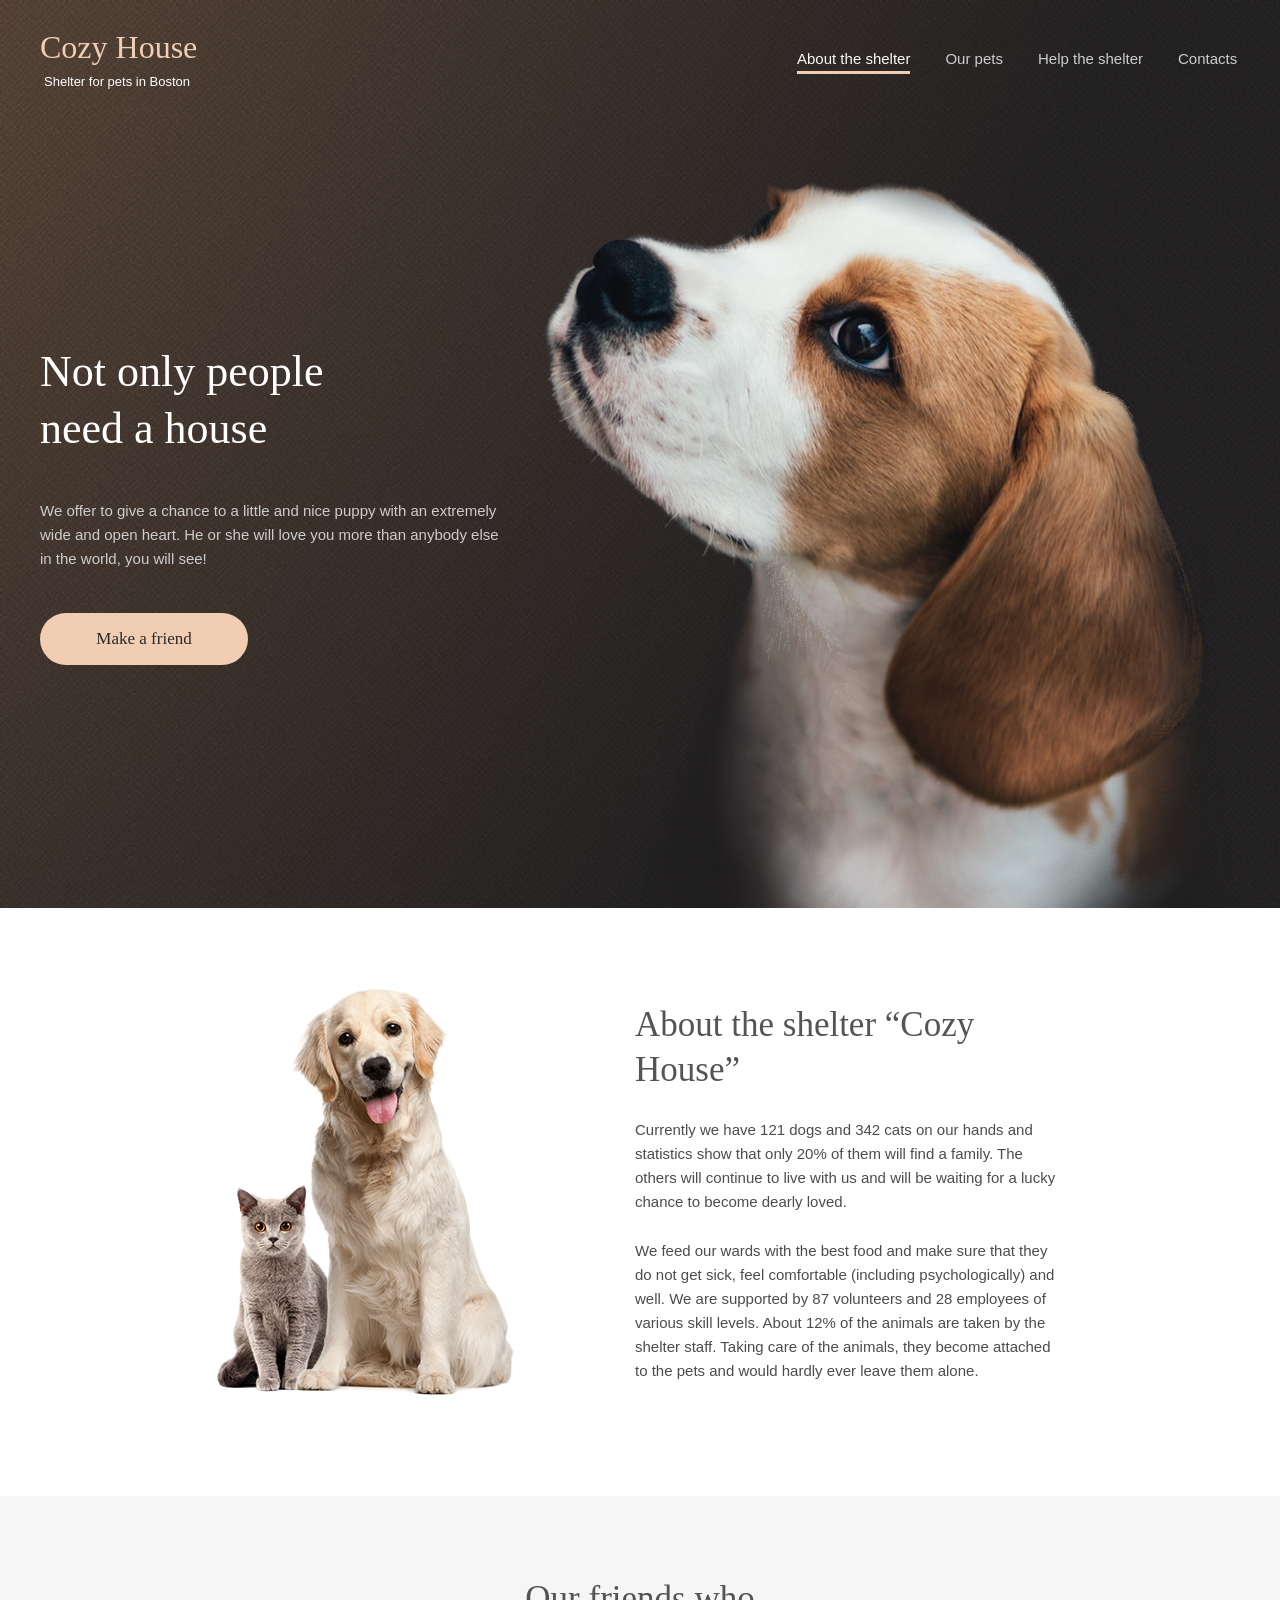
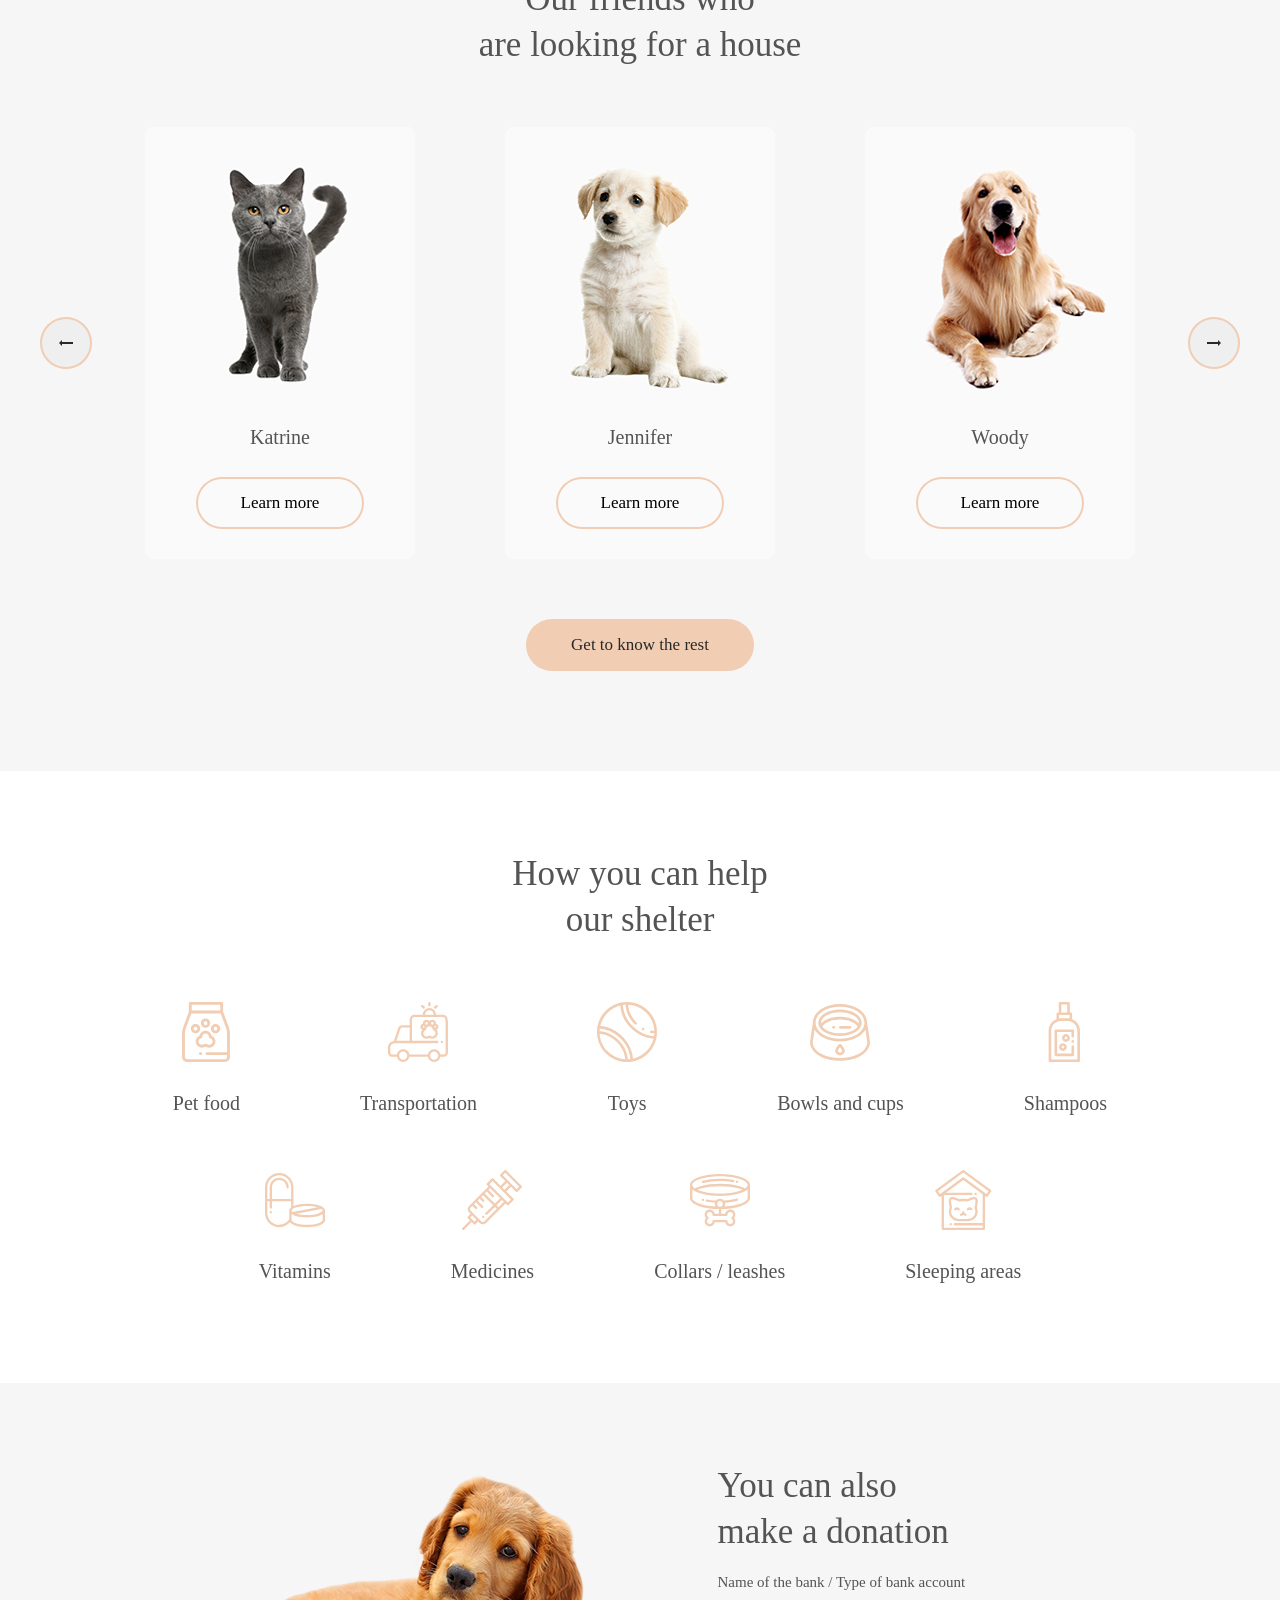
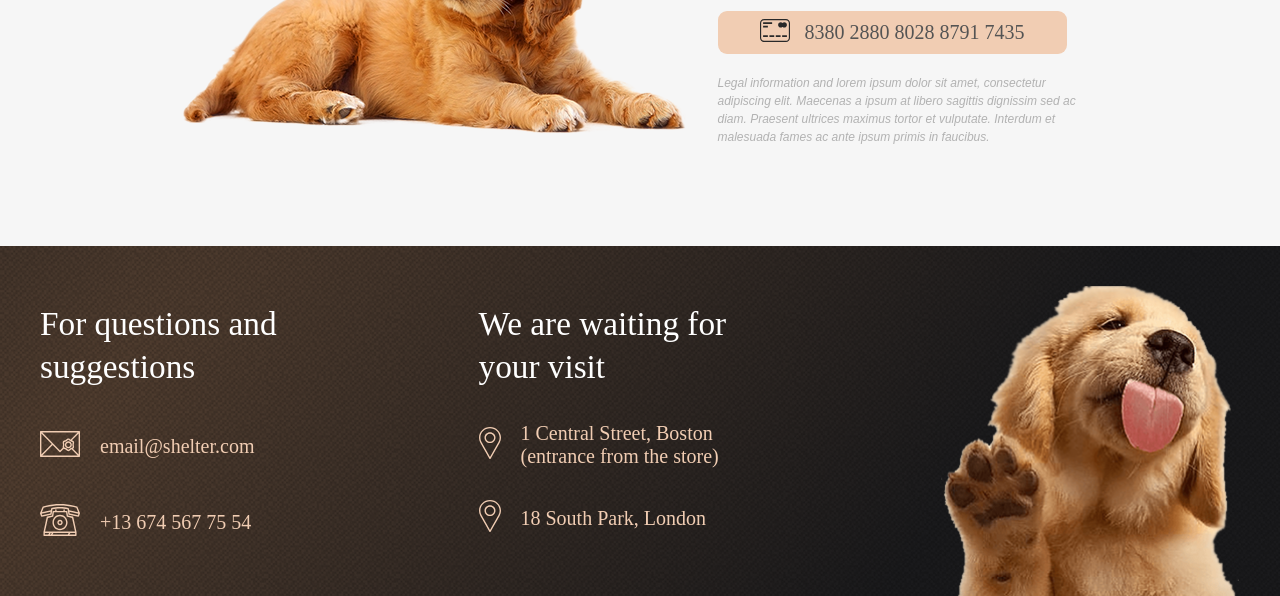
==== index.html @ dad65f1f "feat: add main page 768px" ====
<!DOCTYPE html>
<html lang="en">
<head>
  <meta charset="UTF-8">
  <meta name="viewport" content="width=device-width, initial-scale=1.0">
  <title>Cozy House</title>
  <link rel="icon" href="./assets/favicons/favicon.ico" type="image/x-icon">
  <link rel="stylesheet" href="./css/style.css">
  <link rel="stylesheet" href="./css/reset.css">
</head>
<body class="home">
    <div class="wrapper-background">
        <header class="wrapper">
            <div class="header__container">
                <div class="logo">
                <a href="#">
                        <h1>Cozy House</h1>
                        <p>Shelter for pets in Boston</p>
                </a>    
            </div>
            <nav class="header__nav">
                <ul class="navigation">
                    <li>
                        <a href="index.html" class="nav__link active">About the shelter</a>
                    </li>
                    <li>
                        <a href="pets.html" class="nav__link">Our pets</a>
                    </li>
                    <li>
                        <a href="#help" class="nav__link">Help the shelter</a>
                    </li>
                    <li>
                        <a href="#contacts" class="nav__link">Contacts</a>
                    </li>
                </ul>
            </nav>
            </div>
        </header>

        <main>
            <section class="start__screen">
                <div class="start__screen-section">
                    <div class="start__screen-content">
                        <div class="start__screen-heading">
                            <h2>Not only people need a house</h2>
                        </div>
                        <div class="start__screen-subtitle">
                            <p>We offer to give a chance to a little and nice puppy with an extremely wide and open heart. He or she will love you more than anybody else in the world, you will see!</p>
                        </div>
                        <button class="btn__primary" onclick="location.href='#pets'">Make a friend</button>
                    </div>
                </div>
            </section>
            <section class="section__about" id="about">
                <div class="about__content">
                    <div class="about__img">
                        <img src="assets/about-pets.png" alt="About Pets">
                    </div>
                    <div class="about__text">
                        <div class="about__heading">
                            <h2>About the shelter “Cozy House”</h2>
                        </div>
                        <div class="about__subheading-1">
                            <p>Currently we have 121 dogs and 342 cats on our hands and statistics show that only 20% of them will find a family. The others will continue to live with us and will be waiting for a lucky chance to become dearly loved.</p>
                        </div>
                        <div class="about__subheading-2">
                            <p>We feed our wards with the best food and make sure that they do not get sick, feel comfortable (including psychologically) and well. We are supported by 87 volunteers and 28 employees of various skill levels. About 12% of the animals are taken by the shelter staff. Taking care of the animals, they become attached to the pets and would hardly ever leave them alone.</p>
                        </div>
                    </div>
                </div>
            </section>
            <section class="section__pets" id="pets">
                <div class="pets__content">
                    <div class="pets__heading">
                        <h2>Our friends who <br> are looking for a house</h2>
                    </div>
                    <div class="pets__slider">
                        <button class="arrow">
                            <svg width="14" height="6" viewBox="0 0 14 6" fill="none" xmlns="http://www.w3.org/2000/svg">
                                <path d="M14 2V4H3V6L0 3L3 0V2H14Z" fill="#292929"/>
                            </svg>
                        </button>
                        <div class="slider__row">
                            <div class="pets__card">
                                <div class="card__img">
                                    <img src="assets/pets-katrine.png" alt="katrine">
                                </div>
                                <div class="card__text">
                                    <p>Katrine</p>
                                </div>
                                <button class="card__btn">Learn more</button>
                            </div>
                            <div class="pets__card">
                                <div class="card__img">
                                    <img src="assets/pets-jennifer.png" alt="jennifer">
                                </div>
                                <div class="card__text">
                                    <p>Jennifer</p>
                                </div>
                                <button class="card__btn">Learn more</button>
                            </div>
                            <div class="pets__card">
                                <div class="card__img">
                                    <img src="assets/pets-woody.png" alt="woody">
                                </div>
                                <div class="card__text">
                                    <p>Woody</p>
                                </div>
                                <button class="card__btn">Learn more</button>
                            </div>
                        </div>
                        <button class="arrow">
                            <svg width="14" height="6" viewBox="0 0 14 6" fill="none" xmlns="http://www.w3.org/2000/svg">
                                <path d="M0 4V2L11 2V0L14 3L11 6V4L0 4Z" fill="#292929"/>
                            </svg>
                        </button>
                    </div>
                    <button class="pets__btn" onclick="location.href='pets.html'">Get to know the rest</button>
                </div>
            </section>
            <section class="section__help" id="help">
                <div class="help__content">
                    <div class="help__heading">
                        <h3>How you can help our shelter</h3>
                    </div>
                    <div class="help__list">
                        <div class="help__icon">
                            <svg width="60" height="60" viewBox="0 0 60 60" fill="none" xmlns="http://www.w3.org/2000/svg">
                                <path d="M52.8978 25.4978L47.1429 9.7473V1.42852C47.1429 0.639609 46.5032 0 45.7144 0H14.2858C13.4969 0 12.8573 0.639727 12.8573 1.42852V9.74719L7.10214 25.4978C6.41927 27.3636 6.07039 29.335 6.07147 31.3219V55.0765C6.07147 57.7913 8.28011 60 10.995 60H49.005C51.7199 60 53.9285 57.7913 53.9285 55.0765V31.3219C53.9285 29.329 53.5817 27.3694 52.8978 25.4978ZM15.7142 2.85715H44.2857V8.57145H15.7142V2.85715ZM51.0715 50.1321H30.9077C30.1188 50.1321 29.4792 50.7718 29.4792 51.5606C29.4792 52.3495 30.1189 52.9891 30.9077 52.9891H51.0715V55.0763C51.0715 56.2157 50.1445 57.1427 49.005 57.1427H10.995C9.85558 57.1427 8.92862 56.2158 8.92862 55.0763V31.3219C8.92774 29.6695 9.21788 28.03 9.78573 26.4783L15.2848 11.4286H44.7152L50.2142 26.4783C50.7821 28.03 51.0722 29.6695 51.0714 31.3219L51.0715 50.1321Z" fill="#F1CDB3"/>
                                <path d="M35.6169 33.805C35.1505 30.8772 32.6078 28.632 29.5505 28.632C26.4932 28.632 23.9504 30.8772 23.484 33.805C21.067 34.7989 19.4857 37.2756 19.6899 39.9659C19.9175 42.9637 22.3506 45.392 25.349 45.6148C26.5071 45.7011 27.6572 45.4628 28.6751 44.9259C29.2315 44.6328 29.8697 44.6326 30.4256 44.926C31.3085 45.3908 32.2914 45.6331 33.2891 45.632C33.4429 45.632 33.5974 45.6263 33.7516 45.6149C36.7502 45.3923 39.1832 42.9638 39.411 39.966C39.6152 37.2756 38.0339 34.7989 35.6169 33.805ZM36.562 39.7495C36.4405 41.35 35.1415 42.6466 33.5402 42.7655C32.9176 42.8126 32.3013 42.6851 31.7586 42.3986C31.0781 42.0394 30.3201 41.8517 29.5506 41.8517C28.781 41.8517 28.0231 42.0394 27.3425 42.3986C26.7999 42.6849 26.1849 42.8123 25.5608 42.7655C23.9597 42.6467 22.6606 41.3501 22.5391 39.7495C22.4143 38.1062 23.5296 36.6124 25.1331 36.2746C25.4588 36.206 25.7503 36.0259 25.9573 35.7653C26.1643 35.5047 26.2739 35.18 26.2671 34.8473L26.2648 34.775C26.2648 32.9632 27.7386 31.4893 29.5505 31.4893C31.3623 31.4893 32.8362 32.9632 32.8362 34.7698L32.834 34.8473C32.827 35.1801 32.9366 35.5048 33.1436 35.7654C33.3507 36.026 33.6423 36.2061 33.968 36.2746C35.5717 36.6124 36.6868 38.1062 36.562 39.7495Z" fill="#F1CDB3"/>
                                <path d="M29.5506 25.7751C32.1108 25.7751 34.1934 23.6924 34.1934 21.1322C34.1934 18.572 32.1108 16.4893 29.5506 16.4893C26.9904 16.4893 24.9077 18.5721 24.9077 21.1322C24.9077 23.6923 26.9906 25.7751 29.5506 25.7751ZM29.5506 19.3465C30.5353 19.3465 31.3363 20.1475 31.3363 21.1322C31.3363 22.1169 30.5353 22.9179 29.5506 22.9179C28.5659 22.9179 27.7649 22.1169 27.7649 21.1322C27.7649 20.1475 28.566 19.3465 29.5506 19.3465Z" fill="#F1CDB3"/>
                                <path d="M24.1935 26.6561C24.1935 24.0959 22.1107 22.0132 19.5506 22.0132C16.9905 22.0132 14.9078 24.096 14.9078 26.6561C14.9078 29.2162 16.9904 31.2989 19.5506 31.2989C22.1108 31.2989 24.1935 29.2162 24.1935 26.6561ZM19.5506 28.4418C18.5659 28.4418 17.7649 27.6408 17.7649 26.6561C17.7649 25.6714 18.5659 24.8704 19.5506 24.8704C20.5353 24.8704 21.3363 25.6714 21.3363 26.6561C21.3363 27.6408 20.5352 28.4418 19.5506 28.4418Z" fill="#F1CDB3"/>
                                <path d="M39.5506 22.0131C36.9904 22.0131 34.9077 24.0959 34.9077 26.656C34.9077 29.216 36.9906 31.2988 39.5506 31.2988C42.1107 31.2988 44.1934 29.2162 44.1934 26.656C44.1934 24.0958 42.1107 22.0131 39.5506 22.0131ZM39.5506 28.4418C38.5658 28.4418 37.7649 27.6408 37.7649 26.6561C37.7649 25.6714 38.5659 24.8704 39.5506 24.8704C40.5353 24.8704 41.3363 25.6714 41.3363 26.6561C41.3363 27.6408 40.5353 28.4418 39.5506 28.4418Z" fill="#F1CDB3"/>
                                <path d="M24.6934 50.1322H24.3465C23.5576 50.1322 22.918 50.7719 22.918 51.5607C22.918 52.3496 23.5577 52.9892 24.3465 52.9892H24.6934C25.4823 52.9892 26.1219 52.3495 26.1219 51.5607C26.122 50.7719 25.4824 50.1322 24.6934 50.1322Z" fill="#F1CDB3"/>
                            </svg>
                            <p class="help__text">Pet food</p>
                        </div>
                        <div class="help__icon">
                            <svg width="61" height="60" viewBox="0 0 61 60" fill="none" xmlns="http://www.w3.org/2000/svg">
                                <path d="M55.0279 12.7115H48.0049V12.5095C48.0049 8.87665 45.0495 5.92118 41.4167 5.92118C37.7838 5.92118 34.8284 8.87665 34.8284 12.5095V12.7115H26.5806C23.8649 12.7115 21.6556 14.9209 21.6556 17.6365V23.2009H14.2693C12.5073 23.2009 10.9411 24.2562 10.2793 25.8893C10.2697 25.9133 10.2608 25.9375 10.2526 25.962L5.99157 38.8689C5.9529 38.8919 5.90357 38.9191 5.84216 38.9498C5.59853 39.0714 5.14279 39.2568 4.35857 39.4484C3.11412 39.7499 2.0074 40.4616 1.21672 41.4688C0.426051 42.4759 -0.00253772 43.72 1.13048e-05 45.0004V51.0987C1.13048e-05 53.1406 1.66114 54.8018 3.70302 54.8018L8.92724 54.802C9.47884 57.7562 12.0749 59.9999 15.1867 59.9999C18.2984 59.9999 20.8944 57.7561 21.4461 54.8021L39.8707 54.8024C40.4224 57.7564 43.0184 59.9999 46.1301 59.9999C49.2416 59.9999 51.8376 57.7565 52.3894 54.8026L55.7071 54.8027C58.2467 54.8027 59.9529 53.0963 59.9529 50.5568V20.08C59.9529 13.4295 56.5086 12.7115 55.0279 12.7115ZM37.1721 12.5095C37.1721 10.169 39.0762 8.26493 41.4167 8.26493C43.7571 8.26493 45.6612 10.169 45.6612 12.5095V12.7115H37.1721V12.5095ZM12.4648 26.7379C12.6145 26.3833 12.8657 26.0809 13.1867 25.8686C13.5077 25.6563 13.8843 25.5436 14.2692 25.5447H21.6554V38.8266H8.47372L12.4648 26.7379ZM15.1867 57.6562C12.967 57.6562 11.1612 55.8504 11.1612 53.6307C11.1612 53.6033 11.1627 53.5762 11.1633 53.5488C11.1641 53.5069 11.1643 53.465 11.1665 53.4234C11.1668 53.4168 11.1676 53.4104 11.168 53.4038C11.2861 51.2894 13.0435 49.6052 15.1867 49.6052C17.1261 49.6052 18.7497 50.9841 19.1285 52.8129L19.1302 52.82C19.1429 52.882 19.154 52.9445 19.1638 53.0076L19.1657 53.018C19.1727 53.0638 19.1779 53.1101 19.1833 53.1564C19.1857 53.1775 19.1891 53.1983 19.1912 53.2194C19.1949 53.2554 19.1968 53.2921 19.1995 53.3285C19.2019 53.3602 19.2052 53.3916 19.2068 53.4235C19.2085 53.4563 19.2085 53.4896 19.2093 53.5226C19.2102 53.5586 19.212 53.5944 19.212 53.6306C19.2122 55.8504 17.4063 57.6562 15.1867 57.6562ZM46.1301 57.6562C43.9104 57.6562 42.1045 55.8504 42.1045 53.6307C42.1045 53.5783 42.1065 53.5263 42.1085 53.4743C42.1091 53.4576 42.109 53.4405 42.1098 53.4238C42.1118 53.3852 42.1156 53.3471 42.1186 53.3088C42.121 53.2791 42.1224 53.2491 42.1254 53.2196C42.1267 53.207 42.1288 53.1947 42.1301 53.1823C42.1437 53.06 42.1621 52.939 42.1865 52.8203C42.1872 52.8168 42.1881 52.8134 42.1889 52.8099C42.569 50.9826 44.1915 49.6053 46.1301 49.6053C46.6849 49.6053 47.214 49.7181 47.6954 49.9222C49.1398 50.5341 50.1554 51.966 50.1554 53.6308C50.1554 55.8504 48.3497 57.6562 46.1301 57.6562ZM55.7071 52.4588L52.3913 52.4587C52.3874 52.4379 52.3824 52.4175 52.3783 52.3968C52.3507 52.2591 52.3189 52.1222 52.283 51.9864C52.267 51.927 52.2502 51.8679 52.2325 51.809C52.2215 51.7724 52.2107 51.7358 52.1992 51.6994C52.1795 51.6382 52.1588 51.5772 52.1372 51.5166C52.1257 51.4842 52.1148 51.4513 52.1027 51.4191C52.0766 51.3492 52.0492 51.2799 52.0205 51.211C52.0115 51.1892 52.0033 51.1669 51.994 51.1452C51.9553 51.0542 51.9145 50.9641 51.8717 50.875C51.8663 50.8639 51.8604 50.8532 51.855 50.8422C51.8176 50.7656 51.7787 50.6897 51.7383 50.6146C51.7234 50.5871 51.7076 50.5602 51.6924 50.5329C51.6602 50.4749 51.6271 50.4175 51.5931 50.3606C51.5746 50.3297 51.5554 50.2995 51.5363 50.2689C51.484 50.1846 51.4296 50.1016 51.373 50.0201C51.3174 49.9395 51.26 49.8602 51.2008 49.7821C51.1638 49.7337 51.1261 49.6858 51.0878 49.6385C51.0649 49.6102 51.0424 49.5819 51.0191 49.554C50.9774 49.5043 50.9349 49.4553 50.8917 49.4069C50.8704 49.383 50.8497 49.3585 50.828 49.3349C50.7742 49.2763 50.7193 49.2188 50.6633 49.1623C50.6513 49.1501 50.6398 49.1374 50.6276 49.1253C50.5585 49.0563 50.4879 48.989 50.4157 48.9233C50.4004 48.9092 50.3843 48.896 50.3687 48.882C50.3122 48.8315 50.2551 48.7815 50.1967 48.7329C50.1711 48.7116 50.1448 48.6912 50.1189 48.6704C50.0695 48.6304 50.0195 48.5911 49.969 48.5525C49.9392 48.53 49.9091 48.5081 49.879 48.4861C49.7516 48.3927 49.6207 48.3043 49.4865 48.221C49.4537 48.2004 49.4208 48.1802 49.3875 48.1602C49.3356 48.1292 49.2831 48.0993 49.2303 48.0698C49.1978 48.0516 49.1654 48.0331 49.1326 48.0155C49.0752 47.9847 49.017 47.9553 48.9585 47.9262C48.9294 47.9117 48.9007 47.8966 48.8714 47.8826C48.7948 47.8461 48.7175 47.8111 48.6395 47.7776C48.6276 47.7725 48.6158 47.7667 48.6038 47.7616C48.5131 47.7233 48.4215 47.6871 48.3291 47.6531C48.3027 47.6433 48.2759 47.6348 48.2493 47.6254C48.1829 47.602 48.1165 47.5789 48.0492 47.5575C48.014 47.5464 47.9783 47.5363 47.9428 47.5258C47.8832 47.5081 47.8234 47.4906 47.7631 47.4746C47.7244 47.4643 47.6855 47.4549 47.6465 47.4453C47.548 47.421 47.4489 47.3992 47.3494 47.3798C47.2904 47.3684 47.2313 47.3578 47.172 47.348C47.1313 47.3413 47.0906 47.3345 47.0497 47.3287C46.9881 47.3199 46.9263 47.3121 46.8645 47.3051C46.8252 47.3006 46.7861 47.2956 46.7466 47.2919C46.678 47.2856 46.6094 47.2803 46.5407 47.2762C46.507 47.2741 46.4738 47.271 46.44 47.2694C46.3367 47.2643 46.2333 47.2617 46.1299 47.2615C46.026 47.2615 45.9226 47.2645 45.8199 47.2694C45.7861 47.271 45.7527 47.2741 45.7191 47.2762C45.6503 47.2806 45.5816 47.2853 45.5134 47.2919C45.4738 47.2958 45.4347 47.3007 45.3953 47.3052C45.3334 47.3124 45.2717 47.3199 45.2104 47.3288C45.1693 47.3348 45.1285 47.3415 45.0877 47.3483C44.9876 47.3649 44.8879 47.3838 44.7886 47.4049C44.7303 47.4175 44.6721 47.431 44.6141 47.4453C44.5747 47.4549 44.5355 47.4645 44.4965 47.4748C44.4367 47.4906 44.3775 47.5079 44.3185 47.5254C44.2824 47.5362 44.246 47.5464 44.2102 47.5578C44.1445 47.5788 44.0791 47.601 44.0141 47.6242C43.9862 47.6341 43.958 47.6431 43.9302 47.6534C43.8381 47.6874 43.7469 47.7233 43.6569 47.7613C43.642 47.7677 43.6275 47.7747 43.6126 47.7812C43.5375 47.8136 43.463 47.847 43.3894 47.8822C43.3583 47.897 43.328 47.913 43.2972 47.9283C43.2407 47.9566 43.1842 47.9849 43.1286 48.0147C43.0943 48.0331 43.0604 48.0524 43.0265 48.0715C42.9753 48.1001 42.9245 48.1293 42.8741 48.1592C42.7556 48.2304 42.6393 48.3051 42.5254 48.3833C42.478 48.416 42.4311 48.4494 42.3846 48.4835C42.3526 48.5068 42.3205 48.53 42.289 48.5539C42.2408 48.5904 42.1936 48.6281 42.1465 48.6659C42.1181 48.6888 42.0894 48.711 42.0614 48.7343C42.0073 48.7795 41.9543 48.826 41.9017 48.8727C41.8821 48.8901 41.8621 48.9069 41.8428 48.9244C41.7716 48.9892 41.702 49.0556 41.6339 49.1235C41.6167 49.1406 41.6004 49.1587 41.5833 49.176C41.5328 49.2276 41.4826 49.2795 41.4338 49.3328C41.4094 49.3595 41.3858 49.387 41.3619 49.414C41.3217 49.4594 41.2818 49.5049 41.2429 49.5514C41.2176 49.5817 41.1929 49.6126 41.1682 49.6434C41.1321 49.6881 41.0965 49.7331 41.0616 49.7788C40.9779 49.889 40.8977 50.0018 40.821 50.1169C40.789 50.165 40.7581 50.2137 40.7275 50.2627C40.7065 50.2962 40.6853 50.3296 40.665 50.3635C40.6334 50.4161 40.6031 50.4695 40.5731 50.5232C40.5556 50.5545 40.5374 50.5854 40.5203 50.6172C40.4842 50.684 40.4499 50.752 40.4162 50.8202C40.4067 50.8394 40.3965 50.858 40.3873 50.8774C40.3451 50.965 40.305 51.0536 40.2669 51.143C40.2553 51.1703 40.2449 51.1982 40.2337 51.2258C40.2078 51.2889 40.1822 51.3523 40.1583 51.4165C40.1449 51.4524 40.1329 51.4887 40.1201 51.5247C40.0999 51.5817 40.0805 51.6389 40.0619 51.6964C40.0493 51.7355 40.0377 51.7751 40.0259 51.8146C39.9971 51.911 39.9706 52.008 39.9465 52.1056C39.9326 52.162 39.9196 52.2187 39.9072 52.2758C39.8981 52.3171 39.8892 52.3585 39.881 52.4001C39.8772 52.4198 39.8724 52.4391 39.8687 52.4588L21.4476 52.4585C21.4437 52.4382 21.4389 52.4181 21.4349 52.3979C21.427 52.3578 21.4184 52.3181 21.4098 52.2783C21.3758 52.1215 21.3357 51.9659 21.2897 51.8122C21.2783 51.774 21.267 51.7358 21.2549 51.6978C21.2359 51.6389 21.2161 51.5804 21.1954 51.5221C21.1831 51.4872 21.1712 51.452 21.1583 51.4174C21.1339 51.3522 21.1083 51.2875 21.0816 51.2232C21.0708 51.1967 21.0607 51.1697 21.0495 51.1435C21.0113 51.0538 20.9711 50.965 20.9288 50.8771C20.9202 50.8594 20.9108 50.8423 20.9022 50.8247C20.8679 50.7548 20.8324 50.6855 20.7955 50.6169C20.7789 50.5859 20.7611 50.5556 20.7438 50.525C20.7134 50.4707 20.6828 50.4166 20.6508 50.3634C20.6306 50.3297 20.6097 50.2968 20.5889 50.2636C20.5582 50.2143 20.5269 50.1654 20.4948 50.1169C20.4181 50.0019 20.3379 49.8893 20.2543 49.7792C20.2195 49.7335 20.1839 49.6885 20.1478 49.6438C20.123 49.613 20.0983 49.582 20.0729 49.5516C20.034 49.5055 19.9945 49.4598 19.9543 49.4147C19.9302 49.3876 19.9065 49.3599 19.882 49.3331C19.8338 49.2803 19.7841 49.2289 19.734 49.1778C19.7165 49.1599 19.6997 49.1413 19.6819 49.1238C19.6139 49.0559 19.5444 48.9897 19.4734 48.925C19.4537 48.907 19.4331 48.89 19.4132 48.8722C19.3611 48.8255 19.3083 48.7798 19.2547 48.7349C19.2264 48.7114 19.1973 48.6888 19.1686 48.6657C19.122 48.6282 19.0751 48.5908 19.0273 48.5546C18.9955 48.5304 18.9632 48.5071 18.931 48.4836C18.8847 48.4497 18.838 48.4165 18.7909 48.3838C18.7103 48.3285 18.6284 48.2749 18.5454 48.2232C18.511 48.2016 18.4763 48.1803 18.4415 48.1594C18.3914 48.1296 18.3409 48.1006 18.2901 48.0722C18.2558 48.053 18.2217 48.0336 18.187 48.0151C18.1317 47.9856 18.076 47.957 18.0198 47.9293C17.9886 47.9137 17.9578 47.8975 17.9263 47.8824C17.8536 47.8478 17.7802 47.8146 17.7062 47.7827C17.6904 47.7758 17.6749 47.7683 17.659 47.7615C17.5689 47.7234 17.4779 47.6875 17.3861 47.6536C17.3578 47.6432 17.3291 47.6341 17.3006 47.624C17.2361 47.601 17.1713 47.579 17.1061 47.558C17.07 47.5465 17.0333 47.5362 16.9969 47.5254C16.9381 47.5078 16.8791 47.491 16.8198 47.4751C16.7806 47.4646 16.7411 47.455 16.7016 47.4454C16.5452 47.4067 16.3874 47.3743 16.2284 47.3484C16.1876 47.3417 16.1468 47.3349 16.1057 47.3289C16.0441 47.3202 15.9824 47.3123 15.9206 47.3054C15.8814 47.3008 15.8422 47.2959 15.8027 47.292C15.7342 47.2857 15.6656 47.2805 15.5968 47.2763C15.5632 47.2742 15.5299 47.2711 15.4962 47.2695C15.3929 47.2644 15.2895 47.2618 15.1861 47.2617C15.0822 47.2617 14.9789 47.2646 14.876 47.2695C14.8423 47.2711 14.8089 47.2742 14.7752 47.2763C14.7065 47.2808 14.6378 47.2854 14.5696 47.292C14.53 47.2959 14.4907 47.3008 14.4513 47.3054C14.3897 47.3123 14.3281 47.3202 14.2667 47.3289C14.2254 47.3349 14.1845 47.3417 14.1436 47.3484C14.0435 47.3648 13.9438 47.3837 13.8447 47.405C13.7865 47.4175 13.7288 47.431 13.6711 47.4452C13.6314 47.4549 13.5915 47.4646 13.5522 47.4751C13.4933 47.4909 13.4347 47.5076 13.3764 47.5251C13.3396 47.536 13.3026 47.5465 13.266 47.558C13.2015 47.5784 13.1378 47.6007 13.0742 47.6231C13.0447 47.6334 13.0151 47.6429 12.9859 47.6536C12.8943 47.6875 12.8036 47.7231 12.714 47.761C12.6959 47.7687 12.6782 47.7773 12.6601 47.7851C12.5885 47.8162 12.5173 47.8481 12.447 47.8817C12.4142 47.8974 12.382 47.9143 12.3495 47.9306C12.2947 47.9577 12.2403 47.9855 12.1863 48.0142C12.1507 48.0333 12.1157 48.0534 12.0804 48.0732C12.0307 48.1011 11.9811 48.1292 11.9323 48.1585C11.8487 48.2086 11.7662 48.2604 11.6849 48.3141C11.6497 48.3373 11.6148 48.3608 11.5801 48.3847C11.5342 48.4163 11.489 48.4488 11.4438 48.4816C11.4104 48.506 11.3768 48.5302 11.3439 48.5553C11.2978 48.5903 11.2526 48.6263 11.2075 48.6625C11.1771 48.6869 11.1464 48.7107 11.1167 48.7356C11.0659 48.7778 11.0165 48.8214 10.9671 48.8651C10.9442 48.8854 10.9207 48.9051 10.898 48.9257C10.8278 48.9898 10.759 49.0554 10.6916 49.1225C10.6708 49.1433 10.6508 49.1651 10.6302 49.1862C10.5834 49.2342 10.5369 49.2822 10.4917 49.3315C10.4653 49.3602 10.44 49.3899 10.4142 49.4191C10.376 49.4623 10.3379 49.5056 10.301 49.5499C10.2743 49.5817 10.2483 49.6143 10.2223 49.6468C10.1876 49.6897 10.1535 49.7331 10.12 49.777C10.0611 49.8544 10.0039 49.9332 9.94853 50.0132C9.92419 50.0482 9.90021 50.0835 9.87657 50.1189C9.84575 50.1653 9.81599 50.2123 9.78634 50.2594C9.76431 50.2946 9.74216 50.3295 9.72083 50.3651C9.69048 50.4156 9.66154 50.467 9.63259 50.5183C9.61384 50.5517 9.5945 50.5847 9.57622 50.6185C9.54246 50.6817 9.50976 50.7454 9.47814 50.8097C9.46665 50.8327 9.45446 50.8552 9.44333 50.8784C9.40161 50.9651 9.36189 51.0529 9.32403 51.1417C9.31114 51.172 9.29966 51.2028 9.28724 51.2333C9.26263 51.2936 9.23814 51.354 9.2154 51.4151C9.20146 51.4525 9.1888 51.4904 9.17556 51.5281C9.15611 51.5835 9.13689 51.639 9.11896 51.695C9.10607 51.7352 9.09411 51.7757 9.08204 51.8163C9.06575 51.871 9.04993 51.9258 9.03505 51.9811C9.00897 52.0781 8.98533 52.1757 8.96415 52.2739C8.95501 52.3161 8.94587 52.3581 8.93755 52.4007C8.9338 52.4199 8.92911 52.4389 8.92548 52.4581H3.70302C2.95349 52.4581 2.34376 51.8484 2.34376 51.0987V45.0004C2.34219 44.2451 2.59496 43.5113 3.06134 42.9171C3.52772 42.323 4.18054 41.9032 4.91462 41.7254C5.58247 41.5621 6.15611 41.376 6.6245 41.1705H49.1861C49.8332 41.1705 50.3579 40.6458 50.3579 39.9986C50.3579 39.3515 49.8332 38.8267 49.1861 38.8267H23.9993V17.6365C23.9993 16.2133 25.1574 15.0552 26.5806 15.0552H55.0277C57.2738 15.0552 57.609 18.2034 57.609 20.08V50.5567C57.609 52.2118 56.4174 52.4588 55.7071 52.4588Z" fill="#F1CDB3"/>
                                <path d="M50.4606 24.8147C50.4607 23.2763 49.3801 21.9863 47.9384 21.6615C47.9461 21.5806 47.9522 21.4992 47.9546 21.4169C47.9814 20.4633 47.6252 19.5567 46.9517 18.864C46.2667 18.1596 45.3101 17.7557 44.3269 17.7557C43.1389 17.7557 42.0808 18.3338 41.4183 19.2239C40.7563 18.3338 39.6973 17.7557 38.5066 17.7557C37.5321 17.7557 36.5821 18.1544 35.9002 18.8498C35.223 19.5402 34.8601 20.4483 34.8787 21.4064C34.8803 21.4923 34.8862 21.5773 34.8938 21.6618C33.4526 21.987 32.3727 23.2766 32.3727 24.8147C32.3727 26.1163 33.1464 27.2399 34.2576 27.7519C33.4748 28.7206 33.018 29.9464 33.018 31.2423C33.018 34.3028 35.5078 36.7927 38.5683 36.7927C39.5764 36.7927 40.5605 36.5172 41.4167 36.0051C42.2775 36.5202 43.2619 36.7924 44.265 36.7927C47.3255 36.7927 49.8154 34.3028 49.8154 31.2423C49.8154 29.9462 49.3586 28.7206 48.5758 27.7519C49.6871 27.2399 50.4606 26.1163 50.4606 24.8147ZM44.3269 20.0996C44.6809 20.0996 45.0251 20.2448 45.2713 20.4979C45.4997 20.7328 45.6205 21.0357 45.6118 21.3508C45.5915 22.0692 45.0091 22.6602 44.3133 22.6682C44.1269 22.668 43.9426 22.6279 43.773 22.5505C43.752 22.5408 43.7314 22.5304 43.7103 22.5209C43.6035 22.4646 43.5058 22.3927 43.4201 22.3077C43.1753 22.0648 43.0412 21.7384 43.0426 21.3885C43.0455 20.6778 43.6217 20.0996 44.3269 20.0996ZM37.5733 20.491C37.6946 20.3665 37.8398 20.2677 38.0001 20.2005C38.1604 20.1332 38.3326 20.0988 38.5064 20.0994C39.2138 20.0994 39.7899 20.6762 39.7907 21.3851C39.7916 21.5579 39.7578 21.7291 39.6913 21.8885C39.6248 22.048 39.527 22.1925 39.4036 22.3135C39.3199 22.3959 39.2248 22.466 39.1213 22.5217C39.083 22.5391 39.0456 22.5577 39.0078 22.5758C38.855 22.6389 38.691 22.6704 38.5258 22.6683C37.8204 22.6567 37.2355 22.0704 37.2218 21.3613C37.2155 21.0374 37.3404 20.7285 37.5733 20.491ZM34.7165 24.8148C34.7164 24.3245 35.1153 23.9257 35.6053 23.9257C36.0957 23.9257 36.4944 24.3245 36.4944 24.8148C36.4944 24.9155 36.4769 25.0118 36.4459 25.1022C36.4166 25.1611 36.3884 25.2207 36.3612 25.2808C36.2044 25.5341 35.9247 25.7038 35.6055 25.7038C35.1153 25.7038 34.7165 25.305 34.7165 24.8148ZM44.265 34.4492C43.5 34.4489 42.7603 34.175 42.1796 33.6769C41.9673 33.4945 41.6966 33.3943 41.4167 33.3946C41.1368 33.3944 40.8661 33.4946 40.6538 33.6769C40.0731 34.175 39.3334 34.4489 38.5683 34.4492C36.8002 34.4492 35.3617 33.0107 35.3617 31.2426C35.3617 29.9023 36.2068 28.6919 37.4644 28.2307C37.6707 28.1551 37.8516 28.023 37.9864 27.8495C38.1212 27.676 38.2045 27.4681 38.2268 27.2495C38.2597 26.9273 38.3411 26.6118 38.4682 26.3139C38.51 26.2346 38.5491 26.1537 38.5843 26.0707C38.8951 25.4851 39.3806 25.0108 39.9733 24.7136C40.0243 24.6912 40.0746 24.6676 40.1246 24.6428C40.532 24.4648 40.972 24.3731 41.4167 24.3737C41.8748 24.3737 42.311 24.4692 42.7063 24.6417C42.7562 24.6665 42.8066 24.6899 42.8576 24.7123C43.4514 25.0094 43.9378 25.4843 44.2491 26.0707C44.2843 26.1537 44.3234 26.2346 44.3651 26.3139C44.4923 26.6118 44.5737 26.9273 44.6065 27.2495C44.6288 27.4681 44.7121 27.676 44.847 27.8495C44.9818 28.023 45.1626 28.1551 45.3689 28.2307C46.6266 28.692 47.4716 29.9023 47.4716 31.2426C47.4716 33.0106 46.0332 34.4492 44.265 34.4492ZM47.228 25.7038C46.9088 25.7038 46.6291 25.5341 46.4723 25.2808C46.4451 25.2208 46.4168 25.1612 46.3875 25.1022C46.3556 25.0097 46.3392 24.9126 46.339 24.8148C46.339 24.3245 46.7378 23.9257 47.2281 23.9257C47.7183 23.9257 48.1171 24.3245 48.1171 24.8148C48.117 25.3049 47.7182 25.7038 47.228 25.7038Z" fill="#F1CDB3"/>
                                <path d="M55.0428 39.7758C55.0278 39.7007 55.0054 39.6273 54.9761 39.5566C54.9469 39.4857 54.9108 39.4178 54.8683 39.3539C54.8261 39.2897 54.7774 39.23 54.723 39.1758C54.6687 39.1214 54.6091 39.0727 54.5449 39.0305C54.4168 38.9457 54.2735 38.8864 54.123 38.8559C53.9722 38.8254 53.8168 38.8254 53.666 38.8559C53.591 38.8712 53.5171 38.8934 53.4456 38.9227C53.3753 38.952 53.3074 38.9884 53.2441 39.0305C53.1796 39.0727 53.1199 39.1219 53.066 39.1758C53.0119 39.2297 52.9627 39.2895 52.9195 39.3539C52.8773 39.4172 52.8408 39.4852 52.8128 39.5566C52.7835 39.627 52.7601 39.7008 52.746 39.7758C52.7308 39.8508 52.7226 39.9281 52.7226 40.0043C52.7226 40.0803 52.7308 40.1578 52.746 40.234C52.7601 40.3078 52.7835 40.3816 52.8128 40.4531C52.8421 40.5234 52.8785 40.5914 52.9206 40.6547C52.9627 40.7191 53.0119 40.7789 53.066 40.8328C53.1199 40.8867 53.1796 40.9359 53.2441 40.9793C53.3074 41.0215 53.3753 41.0566 53.4456 41.0859C53.5171 41.1152 53.591 41.1387 53.666 41.1527C53.7411 41.168 53.8184 41.1762 53.8945 41.1762C53.9706 41.1762 54.0481 41.168 54.123 41.1527C54.198 41.1387 54.2718 41.1152 54.3421 41.0859C54.4136 41.0566 54.4816 41.0215 54.5449 40.9793C54.6094 40.9359 54.6692 40.8867 54.723 40.8328C54.7769 40.7789 54.8261 40.7191 54.8683 40.6547C54.9104 40.5914 54.9468 40.5234 54.9761 40.4531C55.0054 40.3816 55.0276 40.3078 55.0428 40.234C55.0581 40.1578 55.0662 40.0803 55.0662 40.0043C55.0662 39.9281 55.0581 39.8508 55.0428 39.7758Z" fill="#F1CDB3"/>
                                <path d="M41.4167 0C40.7696 0 40.2448 0.524648 40.2448 1.17188V3.13359C40.2448 3.78082 40.7696 4.30547 41.4167 4.30547C42.0639 4.30547 42.5885 3.7807 42.5885 3.13359V1.17188C42.5885 0.524648 42.0639 0 41.4167 0Z" fill="#F1CDB3"/>
                                <path d="M36.4797 4.55659L34.844 3.27234C34.723 3.1773 34.5844 3.10703 34.4362 3.06555C34.288 3.02407 34.1331 3.01218 33.9803 3.03057C33.8275 3.04896 33.6798 3.09727 33.5457 3.17273C33.4116 3.24819 33.2936 3.34934 33.1986 3.47038C32.799 3.97944 32.8877 4.71608 33.3966 5.11569L35.0323 6.39995C35.2384 6.56221 35.493 6.65035 35.7553 6.65015C35.933 6.65039 36.1084 6.61017 36.2682 6.53253C36.4281 6.45488 36.5681 6.34186 36.6778 6.20202C37.0775 5.69284 36.9888 4.9562 36.4797 4.55659Z" fill="#F1CDB3"/>
                                <path d="M49.6348 3.47021C49.2352 2.96115 48.4987 2.87244 47.9894 3.27216L46.3537 4.55642C45.8446 4.95603 45.7559 5.69267 46.1556 6.20185C46.2652 6.34177 46.4053 6.45487 46.5651 6.53254C46.725 6.61021 46.9004 6.65042 47.0781 6.6501C47.3404 6.65028 47.5951 6.56214 47.8011 6.3999L49.4368 5.11564C49.9459 4.71603 50.0346 3.97939 49.6348 3.47021Z" fill="#F1CDB3"/>
                            </svg>
                            <p class="help__text">Transportation</p>
                        </div>
                        <div class="help__icon">
                            <svg width="60" height="60" viewBox="0 0 60 60" fill="none" xmlns="http://www.w3.org/2000/svg">
                                <path d="M51.2132 8.78672C45.5469 3.1207 38.0133 0 30 0C21.9867 0 14.4531 3.1207 8.78684 8.78672C3.12047 14.4531 0 21.9866 0 30C0 38.0134 3.12047 45.5469 8.78684 51.2133C14.4531 56.8793 21.9867 60 30 60C38.0133 60 45.5469 56.8793 51.2132 51.2133C56.8795 45.5469 60 38.0134 60 30C60 21.9866 56.8795 14.4531 51.2132 8.78672ZM10.6314 49.3685C5.90438 44.6415 3.11918 38.4906 2.67352 31.8832C3.39 31.9077 4.1223 31.9755 4.86223 32.0856C10.1654 32.8733 15.5023 35.7234 19.8894 40.1106C24.2766 44.4979 27.1266 49.8346 27.9144 55.1379C28.0223 55.8586 28.0894 56.5849 28.1154 57.3132C21.7419 56.8775 15.4928 54.2298 10.6314 49.3685ZM30.7262 57.3682C30.7013 56.4931 30.6239 55.6203 30.4946 54.7545C29.6251 48.9019 26.5139 43.046 21.7338 38.2659C16.9538 33.4859 11.098 30.3746 5.2452 29.5051C4.37502 29.3751 3.49781 29.2977 2.61832 29.2732C2.64105 28.3972 2.7048 27.5283 2.8084 26.6682C3.73793 26.6987 4.68246 26.7843 5.62863 26.9248C12.0308 27.8757 18.4055 31.2484 23.5785 36.4213C28.7512 41.5939 32.1239 47.9687 33.075 54.3709C33.2133 55.3004 33.2987 56.237 33.3307 57.1763C32.4661 57.2814 31.5969 57.3455 30.7262 57.3682ZM49.3685 49.3685C45.5416 53.1952 40.8551 55.6504 35.9248 56.7348C35.881 55.8152 35.7912 54.8983 35.6557 53.9877C34.6229 47.0358 30.9889 40.1423 25.4234 34.5766C19.8575 29.0109 12.964 25.3772 6.0123 24.3444C5.0982 24.2082 4.17782 24.1182 3.25465 24.0746L3.2475 24.0805C4.35598 19.0238 6.88301 14.3798 10.6315 10.6314C14.2923 6.97055 18.7399 4.56516 23.4349 3.41402C23.4672 4.49215 23.5632 5.56742 23.7224 6.63422C24.755 13.5859 28.3889 20.4795 33.9546 26.0453C39.5203 31.611 46.4139 35.2447 53.3659 36.2775C54.4358 36.4373 55.5143 36.5334 56.5956 36.5653L56.6073 36.5459C55.4323 41.3595 52.9617 45.7754 49.3685 49.3685ZM57.1071 33.966C56.0064 33.955 54.8814 33.8653 53.7492 33.6972C47.3468 32.7461 40.972 29.3735 35.7993 24.2006C30.6265 19.0277 27.2538 12.6531 26.3029 6.25102C26.1354 5.12379 26.0455 4.00371 26.034 2.90824C26.8999 2.78261 27.7712 2.69826 28.6451 2.65547C28.6431 3.70254 28.7214 4.7775 28.8832 5.8677C29.7527 11.7204 32.8641 17.5763 37.6441 22.3562C38.1534 22.8654 38.9794 22.8654 39.4888 22.3562C39.9981 21.8469 39.9981 21.021 39.4888 20.5114C35.1016 16.1243 32.2516 10.7876 31.4638 5.48426C31.3205 4.51898 31.2499 3.57035 31.2521 2.65055C37.8434 2.94937 44.3467 5.60918 49.3688 10.6315C54.2461 15.5088 57.0565 21.902 57.3623 28.7483C56.4367 28.7503 55.4855 28.6804 54.5159 28.5363C53.8035 28.4305 53.1397 28.9225 53.034 29.635C52.9281 30.3476 53.42 31.0109 54.1325 31.1167C55.21 31.2768 56.2729 31.3569 57.3083 31.3569C57.3252 31.3569 57.3417 31.356 57.3586 31.356C57.316 32.2295 57.2321 33.1004 57.1071 33.966Z" fill="#F1CDB3"/>
                                <path d="M46.1517 25.775C45.8059 25.7756 45.4744 25.9131 45.2296 26.1573C44.9854 26.4021 44.848 26.7336 44.8474 27.0793C44.8474 27.4224 44.9857 27.7589 45.2296 28.0015C45.4721 28.2442 45.8087 28.3836 46.1517 28.3836C46.4947 28.3836 46.8313 28.2442 47.0739 28.0015C47.3176 27.7563 47.4549 27.425 47.456 27.0793C47.456 26.7363 47.3164 26.3998 47.0739 26.1573C46.829 25.9131 46.4975 25.7756 46.1517 25.775Z" fill="#F1CDB3"/>
                            </svg>
                            <p class="help__text">Toys</p>
                        </div>
                        <div class="help__icon">
                            <svg width="60" height="60" viewBox="0 0 60 60" fill="none" xmlns="http://www.w3.org/2000/svg">
                                <path d="M59.985 39.8551L57.1255 20.6441C57.0792 15.0657 53.693 9.89303 47.8159 6.43765C42.9483 3.57605 36.6213 2 30.0001 2C23.3786 2 17.0515 3.57605 12.1838 6.43765C6.3069 9.89303 2.92054 15.0657 2.87437 20.6441L0.0148828 39.8551C0.00503905 39.9216 0 39.9887 0 40.056C0 45.7049 3.76452 50.936 10.3284 54.408C15.7022 57.2504 22.6883 58.8158 30.0001 58.8158C37.3116 58.8158 44.2978 57.2504 49.6716 54.408C56.2354 50.936 60 45.7049 60 40.056C59.9999 39.9888 59.9949 39.9216 59.985 39.8551ZM13.5668 8.78995C18.0215 6.17105 23.8576 4.72871 30.0001 4.72871C36.1424 4.72871 41.9785 6.17105 46.4331 8.78995C51.4956 11.7663 54.3993 16.1293 54.3993 20.7599C54.3993 25.3906 51.4957 29.7535 46.4332 32.7299C41.9785 35.3488 36.1424 36.7911 30.0001 36.7911C23.8577 36.7911 18.0215 35.3488 13.5669 32.7299C8.5044 29.7536 5.60073 25.3906 5.60073 20.7599C5.60073 16.1293 8.50428 11.7664 13.5668 8.78995ZM48.3956 51.996C43.4079 54.6342 36.875 56.0871 30.0001 56.0871C23.125 56.0871 16.592 54.6342 11.6044 51.996C6.00374 49.0333 2.77453 44.7218 2.72917 40.1535L4.60757 27.5342C6.17225 30.4612 8.75283 33.0645 12.1841 35.0819C17.0517 37.9434 23.3787 39.5195 30.0001 39.5195C36.6213 39.5195 42.9485 37.9434 47.816 35.0819C51.2473 33.0645 53.8279 30.461 55.3925 27.5342L57.2709 40.1535C57.2255 44.7219 53.9963 49.0335 48.3956 51.996Z" fill="#F1CDB3"/>
                                <path d="M30.0001 34.0618C39.3534 34.0618 47.6079 30.4427 50.5397 25.0569C51.29 23.6803 51.6707 22.2344 51.6707 20.7599C51.6707 17.0676 49.3194 13.652 45.0502 11.1422C41.0085 8.76631 35.6637 7.45791 30.0001 7.45791C24.3366 7.45791 18.9916 8.76643 14.9501 11.1423C10.6807 13.6521 8.32945 17.0676 8.32945 20.76C8.32945 22.2347 8.70996 23.6804 9.46008 25.0563C12.3923 30.4427 20.6467 34.0618 30.0001 34.0618ZM30.0001 31.3332C22.1546 31.3332 15.0282 28.5145 12.2557 24.4006C15.0293 20.2891 22.1568 17.4732 30.0001 17.4732C37.8435 17.4732 44.9711 20.2891 47.7446 24.4008C44.9726 28.5145 37.8458 31.3332 30.0001 31.3332ZM11.0579 20.76C11.058 18.0744 12.9313 15.4942 16.3328 13.4945C19.9617 11.3613 24.8154 10.1865 30 10.1865C35.1845 10.1865 40.0384 11.3613 43.6672 13.4946C47.0687 15.4942 48.9421 18.0743 48.9421 20.76C48.9421 20.9993 48.9259 21.238 48.896 21.4761C45.1332 17.3699 37.9658 14.7446 30 14.7446C22.0342 14.7446 14.8669 17.37 11.1041 21.4761C11.0738 21.2386 11.0584 20.9994 11.0579 20.76Z" fill="#F1CDB3"/>
                                <path d="M30 41.7701C29.8155 41.7701 29.6329 41.8076 29.4633 41.8801C29.2936 41.9527 29.1405 42.059 29.0131 42.1924C28.1243 43.1235 25.225 46.3365 25.225 48.5916C25.225 51.2246 27.367 53.3666 30 53.3666C32.633 53.3666 34.775 51.2246 34.775 48.5916C34.775 46.3365 31.8756 43.1235 30.987 42.1924C30.8595 42.059 30.7064 41.9527 30.5368 41.8801C30.3671 41.8076 30.1845 41.7701 30 41.7701ZM30 50.6381C28.8716 50.6381 27.9536 49.7201 27.9536 48.5917C27.9536 47.986 28.9058 46.5224 30 45.1941C31.0943 46.5226 32.0465 47.986 32.0465 48.5917C32.0465 49.7201 31.1284 50.6381 30 50.6381Z" fill="#F1CDB3"/>
                                <path d="M23.8843 23.8977H23.4637C22.7102 23.8977 22.0994 24.5085 22.0994 25.262C22.0994 26.0155 22.7102 26.6263 23.4637 26.6263H23.8843C24.6378 26.6263 25.2486 26.0155 25.2486 25.262C25.2486 24.5085 24.6378 23.8977 23.8843 23.8977Z" fill="#F1CDB3"/>
                                <path d="M40.074 23.8977H30.342C29.5884 23.8977 28.9777 24.5085 28.9777 25.262C28.9777 26.0155 29.5884 26.6263 30.342 26.6263H40.074C40.8275 26.6263 41.4383 26.0155 41.4383 25.262C41.4383 24.5085 40.8275 23.8977 40.074 23.8977Z" fill="#F1CDB3"/>
                            </svg>
                            <p class="help__text">Bowls and cups</p>
                        </div>
                        <div class="help__icon">
                            <svg width="60" height="60" viewBox="0 0 60 60" fill="none" xmlns="http://www.w3.org/2000/svg">
                                <path d="M37.1303 17.1814V11.7391C37.1303 11.0188 36.5463 10.4348 35.826 10.4348H34.8477V1.3043C34.8477 0.583945 34.2637 0 33.5434 0H25.0651C24.3448 0 23.7608 0.583945 23.7608 1.3043V10.4347H22.7825C22.0622 10.4347 21.4782 11.0187 21.4782 11.739V17.1813C16.8977 19.0078 13.6521 23.4879 13.6521 28.712V58.6956C13.6521 59.4159 14.236 59.9999 14.9564 59.9999H43.6521C44.3725 59.9999 44.9564 59.4159 44.9564 58.6956V28.7121C44.9563 23.4879 41.7107 19.0078 37.1303 17.1814ZM26.3694 2.60871H32.239V10.4348H26.3694V2.60871ZM24.0867 13.0434H34.5214V16.3043H24.0867V13.0434ZM42.3476 57.3913H16.2607V28.7121C16.2607 23.3088 20.6565 18.913 26.0597 18.913H32.5486C37.9519 18.913 42.3476 23.3088 42.3476 28.7121V57.3913Z" fill="#F1CDB3"/>
                                <path d="M37.7825 27.3913H20.8259C20.1056 27.3913 19.5216 27.9752 19.5216 28.6956V52.826C19.5216 53.5464 20.1056 54.1303 20.8259 54.1303H37.7825C38.5028 54.1303 39.0868 53.5464 39.0868 52.826V44.6287C39.0868 43.9084 38.5028 43.3244 37.7825 43.3244C37.0621 43.3244 36.4782 43.9084 36.4782 44.6287V51.5217H22.1303V30H36.4782V34.1287C36.4782 34.8491 37.0621 35.433 37.7825 35.433C38.5028 35.433 39.0868 34.8491 39.0868 34.1287V28.6957C39.0868 27.9752 38.5028 27.3913 37.7825 27.3913Z" fill="#F1CDB3"/>
                                <path d="M37.7824 38.0645C37.0621 38.0645 36.4781 38.6484 36.4781 39.3688V39.4992C36.4781 40.2195 37.0621 40.8035 37.7824 40.8035C38.5028 40.8035 39.0867 40.2195 39.0867 39.4992V39.3688C39.0867 38.6484 38.5028 38.0645 37.7824 38.0645Z" fill="#F1CDB3"/>
                                <path d="M27.9922 41.1512C25.8345 41.1512 24.0792 42.9066 24.0792 45.0642C24.0792 47.2219 25.8345 48.9773 27.9922 48.9773C30.1499 48.9773 31.9052 47.2219 31.9052 45.0642C31.9052 42.9067 30.1499 41.1512 27.9922 41.1512ZM27.9922 46.3687C27.273 46.3687 26.6879 45.7835 26.6879 45.0644C26.6879 44.3452 27.273 43.7601 27.9922 43.7601C28.7114 43.7601 29.2965 44.3452 29.2965 45.0644C29.2965 45.7835 28.7115 46.3687 27.9922 46.3687Z" fill="#F1CDB3"/>
                                <path d="M34.8456 35.9842C34.8456 33.8266 33.0903 32.0712 30.9326 32.0712C28.7749 32.0712 27.0196 33.8266 27.0196 35.9842C27.0196 38.1419 28.7749 39.8973 30.9326 39.8973C33.0901 39.8974 34.8456 38.1419 34.8456 35.9842ZM30.9325 37.2887C30.2133 37.2887 29.6282 36.7035 29.6282 35.9844C29.6282 35.2652 30.2133 34.6801 30.9325 34.6801C31.6517 34.6801 32.2368 35.2652 32.2368 35.9844C32.2368 36.7035 31.6519 37.2887 30.9325 37.2887Z" fill="#F1CDB3"/>
                            </svg>
                            <p class="help__text">Shampoos</p>
                        </div>
                        <div class="help__icon">
                            <svg width="60" height="60" viewBox="0 0 60 60" fill="none" xmlns="http://www.w3.org/2000/svg">
                                <path d="M54.3108 35.3986C51.0359 34.284 46.7048 33.6702 42.1158 33.6702C41.8289 33.6702 41.5431 33.6725 41.2586 33.6773C36.9894 33.7488 32.991 34.3536 29.9207 35.3986C29.428 35.5653 28.9424 35.7523 28.4651 35.9589V17.2325C28.4651 9.38472 22.0805 3 14.2325 3C6.38461 3 0 9.38472 0 17.2325V42.9261C0 50.7739 6.38461 57.1587 14.2325 57.1587C16.722 57.1587 19.1722 56.5062 21.3188 55.2717C22.6721 54.4934 23.8881 53.4936 24.9168 52.3257C25.6645 53.3761 27.1451 54.4856 29.9208 55.4303C33.1957 56.5448 37.5266 57.1587 42.1157 57.1587C46.7047 57.1587 51.0357 56.5448 54.3107 55.4303C59.0129 53.83 60 51.7566 60 50.299V40.5299C60 39.0723 59.0129 36.9989 54.3108 35.3986ZM26.5754 40.5299C26.5759 40.4863 26.5798 40.4428 26.5871 40.3998L26.5891 40.3882C26.6289 40.1764 26.7563 39.9305 26.9907 39.6639L26.9952 39.6589C27.0307 39.6187 27.0695 39.578 27.1099 39.5368C27.137 39.5096 27.1641 39.4823 27.193 39.4552L27.2271 39.4233C27.4235 39.2422 27.6601 39.0603 27.9332 38.8825C27.9379 38.8794 27.9418 38.8757 27.9464 38.8726C28.5871 38.4565 29.478 38.025 30.6759 37.6173C33.7141 36.5834 37.7769 36.0138 42.1158 36.0138C46.0691 36.0139 49.7904 36.488 52.719 37.3541L27.6397 41.9756C26.8868 41.4213 26.5767 40.9077 26.5754 40.5323V40.5299ZM26.1213 37.2903C25.2179 37.9825 24.7144 38.6857 24.4591 39.3382C24.3731 39.5576 24.3108 39.7855 24.2733 40.0181C24.2561 40.1239 24.2443 40.2305 24.2379 40.3375L24.2359 40.3677C24.2331 40.4224 24.2313 40.4766 24.2313 40.5298V49.3609C22.0289 52.7824 18.315 54.8149 14.2325 54.8149C7.67707 54.8149 2.34375 49.4816 2.34375 42.9261V31.2512H4.6875V37.5793C4.6875 38.2266 5.21227 38.7512 5.85938 38.7512C6.50648 38.7512 7.03125 38.2266 7.03125 37.5793V31.2512H26.1213V37.2903ZM26.1213 28.9075H7.03125V17.2325C7.03125 13.2618 10.2616 10.0312 14.2325 10.0312C18.2034 10.0312 21.4338 13.2618 21.4338 17.2325C21.4338 17.8798 21.9586 18.4044 22.6057 18.4044C23.2529 18.4044 23.7776 17.8798 23.7776 17.2325C23.7776 11.9694 19.4957 7.6875 14.2325 7.6875C8.96941 7.6875 4.6875 11.9694 4.6875 17.2325V28.9075H2.34375V17.2325C2.34375 10.6771 7.67707 5.34375 14.2325 5.34375C20.788 5.34375 26.1213 10.6771 26.1213 17.2325V28.9075ZM57.6562 50.299C57.6562 50.9987 56.5823 52.1814 53.5556 53.2116C50.5174 54.2455 46.4546 54.815 42.1158 54.815C37.7769 54.815 33.7141 54.2456 30.6759 53.2116C27.6492 52.1815 26.5753 50.9988 26.5753 50.299V49.6986L26.5754 49.697V44.0932C27.3962 44.6393 28.4844 45.1724 29.9208 45.6612C33.1957 46.7757 37.5267 47.3896 42.1158 47.3896C46.7048 47.3896 51.0359 46.7757 54.3108 45.6612C55.7471 45.1723 56.8355 44.6393 57.6562 44.0931V50.299ZM53.5556 43.4423C50.5174 44.4763 46.4548 45.0458 42.1158 45.0458C38.1056 45.0458 34.3334 44.5584 31.386 43.6685L56.525 39.036C57.3278 39.6098 57.6562 40.1435 57.6562 40.5299C57.6562 41.2296 56.5823 42.4123 53.5556 43.4423Z" fill="#F1CDB3"/>
                                <path d="M6.68777 41.402C6.63386 41.3481 6.57421 41.2989 6.50976 41.2567C6.44592 41.2141 6.37801 41.178 6.30702 41.1489C6.23671 41.1196 6.163 41.0973 6.088 41.0821C5.93718 41.0516 5.78179 41.0516 5.63097 41.0821C5.55597 41.0973 5.48214 41.1196 5.41066 41.1489C5.34023 41.1782 5.27238 41.2145 5.2091 41.2567C5.14452 41.2989 5.08476 41.3481 5.03085 41.402C4.97695 41.4559 4.92773 41.5157 4.88554 41.5802C4.84218 41.6434 4.80702 41.7114 4.77773 41.7829C4.74843 41.8532 4.72499 41.927 4.71105 42.002C4.6957 42.077 4.68761 42.1544 4.68761 42.2305C4.68761 42.3079 4.6957 42.3841 4.71105 42.4602C4.72499 42.5352 4.74843 42.6091 4.77773 42.6794C4.80702 42.7497 4.84218 42.8177 4.88554 42.8821C4.92773 42.9454 4.97695 43.0052 5.03085 43.0602C5.19533 43.2232 5.40397 43.3345 5.63097 43.3802C5.70597 43.3954 5.78331 43.4024 5.85949 43.4024C6.01311 43.4028 6.16526 43.3725 6.30702 43.3134C6.37801 43.2842 6.44592 43.2481 6.50976 43.2055C6.57421 43.1622 6.63398 43.1141 6.68788 43.0602C6.74191 43.0052 6.79113 42.9454 6.8332 42.8821C6.87538 42.8177 6.91171 42.7497 6.94101 42.6794C6.97031 42.6091 6.99374 42.5352 7.00898 42.4602C7.02421 42.3841 7.03124 42.3079 7.03124 42.2305C7.03124 41.9223 6.90585 41.62 6.68777 41.402Z" fill="#F1CDB3"/>
                            </svg>
                            <p class="help__text">Vitamins</p>
                        </div>
                        <div class="help__icon">
                            <svg width="60" height="60" viewBox="0 0 60 60" fill="none" xmlns="http://www.w3.org/2000/svg">
                                <path d="M59.6564 15.8985L44.1014 0.343125C43.6438 -0.114375 42.902 -0.114375 42.444 0.343125L38.3014 4.48547C38.0817 4.70525 37.9582 5.00331 37.9582 5.3141C37.9582 5.62489 38.0817 5.92295 38.3014 6.14273L43.2225 11.0637L38.5636 15.7226L31.3925 8.55152C30.9348 8.09391 30.1929 8.09402 29.7351 8.55152L24.9767 13.3099C24.757 13.5297 24.6336 13.8278 24.6336 14.1386C24.6336 14.4493 24.757 14.7474 24.9767 14.9672L26.488 16.4784L7.06509 35.902C5.28032 37.6868 5.28032 40.5911 7.06509 42.3762L8.5563 43.8674L5.82208 46.6016C5.71325 46.7104 5.62692 46.8396 5.56802 46.9818C5.50912 47.124 5.47881 47.2763 5.47881 47.4302C5.47881 47.5841 5.50912 47.7365 5.56802 47.8787C5.62692 48.0209 5.71325 48.1501 5.82208 48.2589L7.95278 50.3897L0.343213 57.9991C-0.114404 58.4568 -0.114404 59.1988 0.343213 59.6565C0.57208 59.8854 0.871963 59.9998 1.17185 59.9998C1.47173 59.9998 1.77173 59.8854 2.00048 59.6565L9.61017 52.0468L11.741 54.1777C11.9608 54.3974 12.2588 54.5208 12.5696 54.5208C12.8804 54.5208 13.1785 54.3974 13.3983 54.1777L16.1325 51.4434L17.6237 52.9347C18.4883 53.7993 19.638 54.2754 20.8608 54.2754C22.0835 54.2754 23.2332 53.7993 24.0978 52.9347L43.5209 33.5116L45.0322 35.0229C45.1409 35.1319 45.2701 35.2183 45.4123 35.2772C45.5545 35.3361 45.7069 35.3663 45.8608 35.3661C46.1608 35.3661 46.4606 35.2518 46.6895 35.0229L51.4477 30.2645C51.6675 30.0447 51.7909 29.7466 51.7909 29.4359C51.7909 29.1251 51.6675 28.827 51.4477 28.6072L44.2767 21.4362L48.9356 16.7773L53.8565 21.6982C53.9652 21.8072 54.0944 21.8936 54.2366 21.9525C54.3788 22.0114 54.5312 22.0416 54.6852 22.0414C54.9852 22.0414 55.2849 21.9271 55.5138 21.6982L59.6563 17.5557C60.1141 17.0982 60.1141 16.3562 59.6564 15.8985ZM24.7358 21.546L30.1576 26.9678C30.2663 27.0768 30.3954 27.1632 30.5376 27.2221C30.6799 27.281 30.8323 27.3112 30.9862 27.311C31.2862 27.311 31.586 27.1966 31.8149 26.9678C32.2725 26.5102 32.2725 25.7681 31.8149 25.3105L26.3931 19.8887L28.1454 18.1364L38.234 28.2251L32.8747 33.5844L22.7859 23.4956L24.7358 21.546ZM12.5696 51.6916L8.30798 47.4301L10.2137 45.5246L14.4751 49.7861L12.5696 51.6916ZM22.4403 51.2773C21.5694 52.1482 20.152 52.1483 19.2811 51.2773L8.72235 40.7187C7.8513 39.8476 7.8513 38.4302 8.72235 37.5593L10.3916 35.8901L13.2772 38.7757C13.5061 39.0046 13.8059 39.1189 14.1058 39.1189C14.4057 39.1189 14.7057 39.0046 14.9345 38.7757C15.3921 38.3181 15.3921 37.5761 14.9345 37.1183L12.0488 34.2327L13.9774 32.304L19.3991 37.7257C19.6279 37.9546 19.9278 38.0689 20.2277 38.0689C20.5276 38.0689 20.8276 37.9545 21.0563 37.7257C21.514 37.2681 21.514 36.5261 21.0563 36.0684L15.6345 30.6466L17.5632 28.718L20.4488 31.6036C20.6777 31.8325 20.9776 31.9468 21.2775 31.9468C21.5774 31.9468 21.8774 31.8325 22.1061 31.6036C22.5637 31.146 22.5637 30.4039 22.1061 29.9462L19.2205 27.0606L21.1281 25.153L31.2168 35.2417L23.596 42.8626C23.1384 43.3202 23.1384 44.0623 23.596 44.52C23.8249 44.7489 24.1248 44.8632 24.4247 44.8632C24.7245 44.8632 25.0245 44.7487 25.2533 44.52L32.8741 36.8991L34.8459 38.8709L22.4403 51.2773ZM36.5041 37.2137L34.5323 35.2417L39.8917 29.8822L41.8634 31.854L36.5041 37.2137ZM48.9618 29.4359L45.8608 32.5369L27.4627 14.1389L30.5638 11.0379L48.9618 29.4359ZM42.6195 19.7789L40.2208 17.3802L44.8797 12.7212L47.2784 15.1199L42.6195 19.7789ZM54.6855 19.2123L40.7875 5.31422L43.2727 2.82902L57.1707 16.727L54.6855 19.2123Z" fill="#F1CDB3"/>
                                <path d="M22.3156 46.7207C22.3016 46.6457 22.2781 46.5719 22.2488 46.5016C22.2197 46.4306 22.1836 46.3627 22.141 46.2988C22.0988 46.2344 22.0496 46.1746 21.9957 46.1207C21.9418 46.0668 21.882 46.0176 21.8176 45.9754C21.7537 45.9328 21.6858 45.8967 21.6148 45.8676C21.5445 45.8383 21.4707 45.816 21.3957 45.8008C21.2449 45.7703 21.0895 45.7703 20.9387 45.8008C20.8637 45.816 20.7898 45.8383 20.7195 45.8676C20.648 45.8969 20.5801 45.9332 20.5168 45.9754C20.4523 46.0176 20.3926 46.0668 20.3387 46.1207C20.2848 46.1746 20.2355 46.2344 20.1934 46.2988C20.1512 46.362 20.1148 46.4301 20.0855 46.5016C20.0562 46.5719 20.0328 46.6457 20.0187 46.7207C20.0035 46.7957 19.9953 46.8731 19.9953 46.9492C19.9953 47.0254 20.0035 47.1028 20.0187 47.1789C20.0328 47.2528 20.0562 47.3266 20.0855 47.3981C20.1148 47.4684 20.1512 47.5364 20.1934 47.5996C20.2355 47.6641 20.2848 47.7239 20.3387 47.7778C20.4474 47.8871 20.5769 47.9735 20.7195 48.0321C20.8613 48.0913 21.0135 48.1216 21.1672 48.1211C21.3208 48.1216 21.473 48.0913 21.6148 48.0321C21.7575 47.9735 21.887 47.8871 21.9957 47.7778C22.0496 47.7239 22.0988 47.6641 22.141 47.5996C22.1832 47.5364 22.2195 47.4684 22.2488 47.3981C22.2781 47.3266 22.3016 47.2528 22.3156 47.1789C22.3309 47.1028 22.3391 47.0254 22.3391 46.9492C22.3391 46.8731 22.3309 46.7957 22.3156 46.7207Z" fill="#F1CDB3"/>
                            </svg>
                            <p class="help__text">Medicines</p>
                        </div>
                        <div class="help__icon">
                            <svg width="60" height="60" viewBox="0 0 60 60" fill="none" xmlns="http://www.w3.org/2000/svg">
                                <path d="M57.297 10.2511C55.7379 8.99675 53.5393 7.88136 50.7617 6.93613C45.1984 5.04273 37.825 4 29.9997 4C22.1744 4 14.8011 5.04285 9.23787 6.93613C6.4603 7.88136 4.26163 8.99675 2.70257 10.2511C0.909373 11.6942 0 13.2863 0 14.983V28.0989C0 29.7957 0.909373 31.3878 2.70269 32.8308C4.26175 34.0851 6.4603 35.2005 9.23799 36.1458C14.5225 37.9443 21.4409 38.9745 28.8281 39.0733V43.7755H24.7869C24.3392 41.4099 22.2567 39.6156 19.7629 39.6156C16.9435 39.6156 14.6499 41.9093 14.6499 44.7284C14.6499 45.9542 15.0847 47.1148 15.8539 48.0249C15.075 48.9466 14.6484 50.1147 14.6499 51.3214C14.6499 54.1407 16.9435 56.4343 19.7629 56.4343C22.2567 56.4343 24.3392 54.6398 24.7869 52.2744H35.2131C35.6608 54.6399 37.7433 56.4343 40.2371 56.4343C43.0565 56.4343 45.3501 54.1406 45.3501 51.3214C45.3501 50.0956 44.9153 48.935 44.1461 48.0249C44.925 47.1032 45.3516 45.9351 45.3501 44.7284C45.3501 41.9091 43.0565 39.6156 40.2371 39.6156C37.7433 39.6156 35.6608 41.41 35.2131 43.7755H31.1719V39.0733C38.5591 38.9745 45.4775 37.9443 50.762 36.1458C53.5396 35.2005 55.7382 34.0851 57.2973 32.8308C59.0906 31.3878 60 29.7957 60 28.0989V14.983C59.9996 13.2863 59.0903 11.6942 57.297 10.2511ZM36.3022 46.1193C36.4615 46.1193 36.6191 46.0868 36.7655 46.0238C36.9118 45.9608 37.0438 45.8686 37.1533 45.7528C37.2628 45.6371 37.3476 45.5003 37.4024 45.3507C37.4573 45.2011 37.481 45.0419 37.4723 44.8828C37.4694 44.8314 37.4679 44.78 37.4677 44.7286C37.4677 43.2016 38.71 41.9594 40.2369 41.9594C41.7639 41.9594 43.0062 43.2017 43.0062 44.7286C43.0062 45.6643 42.5377 46.5303 41.753 47.0453C41.5905 47.152 41.4571 47.2974 41.3648 47.4684C41.2725 47.6394 41.2242 47.8307 41.2242 48.025C41.2242 48.2194 41.2725 48.4107 41.3648 48.5817C41.4571 48.7527 41.5905 48.8981 41.753 49.0047C42.5377 49.5198 43.0062 50.3858 43.0062 51.3215C43.0062 52.8485 41.7639 54.0906 40.2369 54.0906C38.71 54.0906 37.4677 52.8483 37.4677 51.3215C37.4677 51.2697 37.4696 51.2184 37.4723 51.1673C37.4811 51.0082 37.4574 50.8489 37.4026 50.6993C37.3478 50.5497 37.263 50.4128 37.1535 50.297C37.044 50.1813 36.912 50.0891 36.7656 50.0261C36.6192 49.9631 36.4615 49.9307 36.3022 49.9307H23.6975C23.5382 49.9308 23.3805 49.9633 23.2342 50.0263C23.0878 50.0893 22.9559 50.1815 22.8463 50.2972C22.7368 50.413 22.6521 50.5498 22.5972 50.6994C22.5424 50.849 22.5186 51.0082 22.5274 51.1673C22.5301 51.2184 22.5319 51.2697 22.5319 51.3215C22.5319 52.8485 21.2896 54.0906 19.7627 54.0906C18.2357 54.0906 16.9934 52.8483 16.9934 51.3215C16.9934 50.3858 17.462 49.5198 18.2466 49.0047C18.4091 48.8981 18.5425 48.7527 18.6348 48.5817C18.7271 48.4107 18.7755 48.2194 18.7755 48.025C18.7755 47.8307 18.7271 47.6394 18.6348 47.4684C18.5425 47.2974 18.4091 47.152 18.2466 47.0453C17.462 46.5303 16.9934 45.6643 16.9934 44.7286C16.9934 43.2016 18.2357 41.9594 19.7627 41.9594C21.2896 41.9594 22.5319 43.2017 22.5319 44.7286C22.5319 44.7803 22.5301 44.8317 22.5274 44.8828C22.5185 45.0419 22.5422 45.2011 22.597 45.3508C22.6519 45.5004 22.7366 45.6373 22.8462 45.753C22.9557 45.8688 23.0877 45.961 23.2341 46.0239C23.3804 46.0869 23.5381 46.1194 23.6975 46.1193H36.3022ZM29.9998 36.7383C28.4435 36.7383 27.1772 35.472 27.1772 33.9157C27.1772 32.3593 28.4435 31.0931 29.9998 31.0931C31.5562 31.0931 32.8224 32.3593 32.8224 33.9157C32.8224 35.472 31.5562 36.7383 29.9998 36.7383ZM57.6559 28.0989C57.6559 31.8067 48.3045 35.8985 34.3965 36.6248C34.9005 35.8111 35.1671 34.8727 35.1661 33.9156C35.1661 33.5463 35.1264 33.1862 35.0525 32.8386C39.6006 32.5404 43.8255 31.8617 47.3495 30.8562C47.9718 30.6785 48.3325 30.0301 48.1548 29.4077C47.9772 28.7853 47.329 28.4248 46.7064 28.6024C43.0899 29.6344 38.6789 30.3074 33.9211 30.5577C32.9729 29.4519 31.5673 28.7494 29.9998 28.7494C28.4241 28.7494 27.0118 29.4593 26.0634 30.5753C22.8385 30.4214 19.7739 30.0771 16.9503 29.5459C16.3149 29.426 15.7017 29.8448 15.582 30.4808C15.4624 31.1169 15.881 31.7294 16.5171 31.8492C19.1492 32.3444 21.9775 32.6832 24.9418 32.8625C24.8698 33.2089 24.8335 33.5619 24.8336 33.9157C24.8327 34.8729 25.0993 35.8112 25.6033 36.6249C11.6952 35.8986 2.34375 31.8068 2.34375 28.0989V19.4139L2.35968 19.4272C2.47205 19.5254 2.58637 19.6213 2.70257 19.7149C2.85923 19.8402 3.01885 19.9617 3.18128 20.0794L3.18374 20.0811C3.27117 20.1448 3.36035 20.2081 3.45117 20.271L3.49171 20.2989C3.57714 20.3576 3.66374 20.4161 3.7521 20.4741C3.76991 20.4858 3.7882 20.4975 3.80624 20.5092C3.89542 20.5672 3.98566 20.6251 4.07777 20.6824L4.11749 20.7068C5.50241 21.5632 7.21592 22.3418 9.23776 23.0299C14.801 24.9233 22.1743 25.9661 29.9997 25.9661C37.8251 25.9661 45.1984 24.9233 50.7617 23.0299C52.7837 22.3418 54.4974 21.5631 55.8824 20.7066L55.9216 20.6825C56.0139 20.6251 56.1042 20.5672 56.1935 20.5091L56.2474 20.4742C56.3358 20.4162 56.4225 20.3577 56.5079 20.299L56.5485 20.2711C56.6393 20.2082 56.7285 20.1449 56.8159 20.0813L56.8184 20.0795C56.9808 19.9619 57.1404 19.8403 57.2971 19.715C57.4132 19.6214 57.5276 19.5255 57.64 19.4274L57.6559 19.414V28.0989ZM7.52928 19.8543C8.5501 19.3876 9.94639 18.8517 11.8024 18.3313C16.8453 16.9173 23.3081 16.1387 29.9998 16.1387C36.6916 16.1387 43.1543 16.9174 48.1971 18.3313C50.0533 18.8516 51.4497 19.3875 52.4704 19.8543C47.6207 22.0156 39.6821 23.6224 29.9998 23.6224C20.3176 23.6224 12.379 22.0154 7.52928 19.8543ZM57.6485 15.1548C57.6434 15.2232 57.6352 15.2913 57.624 15.359L57.6225 15.3696C57.6098 15.4416 57.594 15.5129 57.575 15.5835C57.5616 15.6345 57.5465 15.6851 57.53 15.7353L57.5204 15.7647C57.4946 15.839 57.4658 15.9122 57.4342 15.9843C57.4218 16.0128 57.4083 16.0411 57.3948 16.0696C57.3679 16.1263 57.3395 16.1828 57.3088 16.2387L57.3006 16.2537C56.813 17.1338 55.8925 17.9036 54.9784 18.5047C53.7646 17.8055 51.8179 16.9124 48.8301 16.0746C43.587 14.6046 36.8997 13.7952 29.9999 13.7952C23.1002 13.7952 16.413 14.6047 11.1697 16.0747C8.18202 16.9124 6.23542 17.8055 5.02147 18.5049C4.10753 17.9038 3.18703 17.1339 2.69929 16.2538L2.69109 16.2388C2.66039 16.1828 2.63203 16.1263 2.60496 16.0695C2.5916 16.0411 2.57812 16.0129 2.56582 15.9845C2.55527 15.9606 2.54531 15.9366 2.53546 15.9126C2.51542 15.8633 2.49632 15.8141 2.47945 15.7649C2.47605 15.7552 2.473 15.7452 2.46972 15.7355C2.44857 15.6715 2.42993 15.6068 2.41382 15.5414C2.39958 15.4847 2.38738 15.4275 2.37726 15.3699L2.37574 15.3592C2.36456 15.2915 2.35638 15.2234 2.35125 15.1551C2.34653 15.0978 2.34403 15.0404 2.34375 14.983C2.34375 10.8967 13.7017 6.34375 29.9998 6.34375C46.298 6.34375 57.6559 10.8967 57.6559 14.983C57.6559 15.0402 57.6529 15.0975 57.6485 15.1548Z" fill="#F1CDB3"/>
                                <path d="M48.1765 11.6432C48.1309 11.4162 48.0197 11.2076 47.8567 11.0432C47.8022 10.989 47.7425 10.9404 47.6785 10.8979C47.5506 10.8129 47.4073 10.7536 47.2567 10.7233C47.1055 10.6928 46.9497 10.6928 46.7985 10.7233C46.7235 10.7385 46.6509 10.7608 46.5794 10.7901C46.5091 10.8194 46.4411 10.8557 46.3778 10.8979C46.3134 10.9401 46.2536 10.9893 46.1985 11.0432C46.1446 11.0971 46.0966 11.1581 46.0533 11.2213C45.9683 11.3493 45.909 11.4926 45.8787 11.6432C45.8635 11.7194 45.8564 11.7956 45.8564 11.8717C45.8564 11.9491 45.8636 12.0252 45.8787 12.1014C45.909 12.252 45.9683 12.3953 46.0533 12.5233C46.0966 12.5866 46.1446 12.6463 46.1985 12.7014C46.2537 12.7553 46.3135 12.8034 46.3778 12.8467C46.4411 12.8889 46.5091 12.9252 46.5794 12.9545C46.6509 12.9838 46.7236 13.0061 46.7985 13.0213C46.8747 13.0366 46.9521 13.0448 47.0282 13.0448C47.1044 13.0448 47.1818 13.0366 47.2567 13.0213C47.3317 13.0061 47.4057 12.9838 47.4759 12.9545C47.5462 12.9252 47.6141 12.8889 47.6785 12.8467C47.7418 12.8034 47.8028 12.7553 47.8567 12.7014C47.9106 12.6463 47.9598 12.5866 48.002 12.5233C48.087 12.3953 48.1463 12.252 48.1765 12.1014C48.1919 12.0252 48.2 11.9491 48.2 11.8717C48.2 11.7954 48.1919 11.7193 48.1765 11.6432Z" fill="#F1CDB3"/>
                                <path d="M43.4829 9.86056C39.4455 9.10095 34.85 8.69935 30.1935 8.69935C23.7488 8.69935 17.5185 9.46435 12.6504 10.8536C12.0282 11.0313 11.6675 11.6797 11.8451 12.302C11.9918 12.8171 12.4611 13.1527 12.9713 13.1527C13.0777 13.1527 13.186 13.1382 13.2934 13.1075C17.9582 11.7763 23.96 11.0432 30.1934 11.0432C34.707 11.0432 39.1525 11.4308 43.0495 12.164C43.6858 12.2834 44.2981 11.8651 44.4179 11.229C44.5376 10.5929 44.1189 9.98044 43.4829 9.86056Z" fill="#F1CDB3"/>
                                <path d="M14.121 29.6092C14.1058 29.5342 14.0835 29.4604 14.0542 29.3889C14.0249 29.3186 13.9886 29.2506 13.9464 29.1873C13.9038 29.1231 13.8547 29.0634 13.7999 29.0092C13.746 28.9553 13.6862 28.9061 13.6218 28.8627C13.5585 28.8205 13.4905 28.7854 13.4201 28.7561C13.3495 28.7265 13.2761 28.7041 13.201 28.6893C13.0498 28.6588 12.8941 28.6588 12.7429 28.6893C12.6678 28.7033 12.5939 28.7268 12.5237 28.7561C12.4523 28.7854 12.3843 28.8205 12.321 28.8627C12.2566 28.9061 12.1968 28.9553 12.1429 29.0092C12.089 29.0631 12.0398 29.1229 11.9976 29.1873C11.9554 29.2506 11.9191 29.3186 11.8898 29.3889C11.8605 29.4604 11.8382 29.5342 11.823 29.6092C11.8077 29.6842 11.7995 29.7615 11.7995 29.8377C11.8003 29.9914 11.8309 30.1434 11.8898 30.2854C11.9191 30.3568 11.9554 30.4248 11.9976 30.4881C12.0398 30.5525 12.089 30.6122 12.1429 30.6662C12.1968 30.7201 12.2566 30.7693 12.321 30.8115C12.3843 30.8549 12.4523 30.8901 12.5237 30.9193C12.5941 30.9486 12.6678 30.9721 12.7429 30.9861C12.8179 31.0014 12.8952 31.0096 12.9713 31.0096C13.0475 31.0096 13.1249 31.0014 13.201 30.9861C13.2761 30.9713 13.3495 30.9489 13.4201 30.9193C13.4909 30.8905 13.5585 30.8543 13.6218 30.8115C13.686 30.7693 13.7457 30.7206 13.7999 30.6662C13.9092 30.5575 13.9957 30.428 14.0542 30.2854C14.1134 30.1436 14.1436 29.9914 14.1432 29.8377C14.1432 29.7614 14.1361 29.6842 14.121 29.6092Z" fill="#F1CDB3"/>
                            </svg>
                            <p class="help__text">Collars / leashes</p>
                        </div>
                        <div class="help__icon">
                            <svg width="60" height="60" viewBox="0 0 60 60" fill="none" xmlns="http://www.w3.org/2000/svg">
                                <path d="M57.9526 19.9663L30.9804 0.226256C30.7796 0.0792462 30.5371 0 30.2882 0C30.0393 0 29.7969 0.0792462 29.5961 0.226256L2.62395 19.9663C2.10176 20.3485 1.9882 21.0818 2.37047 21.6041L5.89582 26.4211C5.98668 26.5453 6.10113 26.6504 6.23263 26.7304C6.36412 26.8104 6.5101 26.8637 6.6622 26.8872C6.8143 26.9107 6.96955 26.9041 7.11908 26.8676C7.26861 26.8311 7.40947 26.7655 7.53363 26.6745L8.59746 25.8959V58.828C8.59746 59.4751 9.12223 59.9998 9.76934 59.9998H50.8691C51.5162 59.9998 52.041 59.4751 52.041 58.828V25.9413L53.0429 26.6745C53.1671 26.7655 53.308 26.831 53.4575 26.8675C53.607 26.904 53.7622 26.9106 53.9143 26.8871C54.0664 26.8636 54.2123 26.8103 54.3438 26.7303C54.4753 26.6504 54.5898 26.5453 54.6806 26.4211L58.206 21.6041C58.5884 21.0816 58.4748 20.3485 57.9526 19.9663ZM49.6972 53.0856H21.9716C21.3245 53.0856 20.7997 53.6103 20.7997 54.2574C20.7997 54.9045 21.3245 55.4293 21.9716 55.4293H49.6972V57.6562H10.9411V25.105H38.3843C39.0314 25.105 39.5562 24.5803 39.5562 23.9332C39.5562 23.2861 39.0314 22.7613 38.3843 22.7613H12.8813L30.2883 10.0213L49.6972 24.226V53.0856ZM53.4814 24.0911L30.9804 7.62348C30.7796 7.47638 30.5372 7.39712 30.2883 7.39719C30.0394 7.39709 29.7969 7.47636 29.5962 7.62348L7.095 24.0911L4.95387 21.1654L30.2884 2.62391L55.6229 21.1654L53.4814 24.0911Z" fill="#F1CDB3"/>
                                <path d="M43.7555 23.7046C43.7403 23.6295 43.7168 23.5557 43.6875 23.4842C43.6582 23.4139 43.6219 23.3459 43.5797 23.2826C43.5375 23.2184 43.4888 23.1587 43.4344 23.1045C43.2141 22.8855 42.9165 22.7621 42.6059 22.761C42.2977 22.761 41.9953 22.8864 41.7775 23.1045C41.7236 23.1584 41.6744 23.2182 41.6322 23.2826C41.59 23.3459 41.5537 23.4139 41.5244 23.4842C41.4951 23.5557 41.4716 23.6295 41.4576 23.7046C41.4423 23.7796 41.4341 23.8569 41.4341 23.933C41.4341 24.0092 41.4423 24.0866 41.4576 24.1615C41.4716 24.2364 41.4951 24.3103 41.5244 24.3818C41.5537 24.4523 41.59 24.5202 41.6322 24.5835C41.6744 24.648 41.7236 24.7076 41.7775 24.7616C41.8314 24.8155 41.8912 24.8648 41.9556 24.9069C42.0189 24.949 42.0869 24.9855 42.1583 25.0148C42.2287 25.0441 42.3024 25.0675 42.3775 25.0816C42.4525 25.0968 42.5298 25.1049 42.6059 25.1049C42.6821 25.1049 42.7595 25.0968 42.8344 25.0816C42.9096 25.067 42.983 25.0446 43.0535 25.0148C43.125 24.9855 43.193 24.949 43.2563 24.9069C43.3207 24.8648 43.3804 24.8155 43.4344 24.7616C43.4883 24.7077 43.5375 24.648 43.5797 24.5835C43.6219 24.5202 43.6582 24.4523 43.6875 24.3818C43.7168 24.3105 43.7403 24.2365 43.7555 24.1615C43.7707 24.0865 43.7776 24.0092 43.7776 23.933C43.7776 23.8569 43.7706 23.7795 43.7555 23.7046Z" fill="#F1CDB3"/>
                                <path d="M18.8986 54.0281C18.8836 53.9531 18.8612 53.8797 18.8319 53.809C18.8026 53.7386 18.7661 53.6695 18.724 53.6063C18.6815 53.5423 18.6329 53.4826 18.5788 53.4281C18.5249 53.3742 18.465 53.3262 18.4006 53.2828C18.2726 53.1978 18.1294 53.1385 17.9788 53.1082C17.8276 53.0777 17.6718 53.0777 17.5206 53.1082C17.4467 53.1234 17.3729 53.1457 17.3014 53.175C17.2311 53.2043 17.1631 53.2406 17.0999 53.2828C17.0354 53.325 16.9755 53.3742 16.9217 53.4281C16.8667 53.482 16.8186 53.543 16.7753 53.6063C16.6903 53.7342 16.631 53.8775 16.6008 54.0281C16.5854 54.1043 16.5785 54.1805 16.5785 54.2566C16.578 54.4106 16.6082 54.5632 16.6674 54.7054C16.6967 54.7758 16.7332 54.8438 16.7753 54.9081C16.8186 54.9714 16.8667 55.0312 16.9217 55.0862C16.9756 55.1403 17.0355 55.1895 17.0999 55.2315C17.1631 55.2737 17.2311 55.3101 17.3014 55.3394C17.3729 55.3686 17.4467 55.3909 17.5206 55.4061C17.5967 55.4214 17.6741 55.4296 17.7503 55.4296C17.9818 55.4286 18.2079 55.3598 18.4006 55.2315C18.4649 55.1894 18.5246 55.1407 18.5788 55.0862C18.6327 55.0312 18.6819 54.9715 18.724 54.9081C18.8524 54.7151 18.9213 54.4885 18.922 54.2566C18.922 54.1805 18.9138 54.1042 18.8986 54.0281Z" fill="#F1CDB3"/>
                                <path d="M44.8447 30.5741C44.8447 29.5803 44.455 28.6476 43.7472 27.9481C43.0462 27.2554 42.0876 26.8676 41.1101 26.876C40.8019 26.8793 40.4954 26.9208 40.1974 26.9997C38.0274 27.5554 35.9072 28.2902 33.8587 29.1966C32.6888 28.9199 31.4906 28.7806 30.2884 28.7813C29.6114 28.7813 28.9285 28.8257 28.258 28.9133C27.7403 28.9816 27.2264 29.0761 26.7183 29.1966C24.6701 28.2903 22.5503 27.5556 20.3806 26.9999C20.3701 26.997 20.3597 26.9942 20.3492 26.9915C19.1958 26.6978 18.0063 26.9619 17.086 27.7171C16.1658 28.472 15.6744 29.5867 15.7376 30.7745C15.8021 31.9938 15.9221 33.2096 16.097 34.418C16.2542 35.5012 16.4549 36.5776 16.6988 37.6446C16.336 38.5729 16.0832 39.5405 15.9456 40.5276C15.8884 40.9397 15.8595 41.3553 15.8591 41.7714C15.8591 47.0173 20.4337 51.2853 26.0568 51.2853H34.5204C37.6026 51.2853 40.4861 50.0035 42.4317 47.7686C44.2147 45.7205 44.9959 43.1486 44.6314 40.5269C44.5529 39.9648 44.4373 39.4085 44.2852 38.8617C44.1699 38.4498 44.0343 38.0438 43.8788 37.6453C44.3946 35.3878 44.716 33.0901 44.8394 30.7777C44.843 30.7091 44.8447 30.6416 44.8447 30.5741ZM42.4988 30.647L42.4985 30.651C42.3761 32.949 42.0461 35.2312 41.5124 37.4697C41.4543 37.7133 41.4758 37.9692 41.5737 38.1997C41.7523 38.6199 41.9037 39.0511 42.0269 39.4907C42.151 39.937 42.2453 40.391 42.3094 40.8497C42.5792 42.7897 41.9946 44.7004 40.6634 46.2296C39.163 47.9529 36.9239 48.9414 34.5198 48.9414H26.0562C21.7256 48.9414 18.2023 45.7249 18.2023 41.7714C18.2023 41.4679 18.224 41.1574 18.2665 40.8496C18.3939 39.938 18.6413 39.0473 19.0023 38.2007C19.1006 37.9699 19.1222 37.7138 19.0641 37.4698C18.7974 36.3508 18.5811 35.2203 18.4159 34.0819C18.2512 32.9439 18.1382 31.799 18.0775 30.6508C18.0543 30.2148 18.2345 29.806 18.5721 29.5289C18.8194 29.326 19.1199 29.2196 19.4291 29.2196C19.5345 29.2196 19.641 29.2319 19.7468 29.2571L19.7701 29.2633C21.9494 29.8194 24.0752 30.5674 26.1225 31.4985C26.3698 31.6112 26.6485 31.6346 26.9111 31.5646C27.4537 31.4199 28.0052 31.3106 28.562 31.2372C29.1312 31.1628 29.712 31.125 30.2877 31.125C31.4355 31.125 32.5714 31.2729 33.6642 31.5646C33.9265 31.6342 34.2049 31.6114 34.452 31.499C36.5066 30.5646 38.6402 29.8145 40.8274 29.2573C40.9275 29.2333 41.03 29.2207 41.1329 29.2196H41.1482C41.4985 29.2196 41.8444 29.3632 42.0992 29.6149C42.2266 29.74 42.3278 29.8892 42.3967 30.0539C42.4657 30.2186 42.501 30.3955 42.5005 30.574C42.5006 30.5983 42.5001 30.6224 42.4988 30.647Z" fill="#F1CDB3"/>
                                <path d="M32.4862 43.5662C31.9205 43.5662 31.4602 43.1059 31.4602 42.5403C31.4602 41.8932 30.9355 41.3684 30.2883 41.3684C29.6411 41.3684 29.1164 41.8932 29.1164 42.5403V42.5831C29.1164 43.1487 28.6562 43.609 28.0906 43.609C27.4433 43.609 26.9187 44.1338 26.9187 44.7809C26.9187 45.428 27.4433 45.9528 28.0906 45.9528C28.9413 45.9528 29.7192 45.6356 30.3129 45.1135C30.9199 45.6284 31.6902 45.9107 32.4862 45.9099C33.1333 45.9099 33.658 45.3851 33.658 44.738C33.658 44.0908 33.1333 43.5662 32.4862 43.5662Z" fill="#F1CDB3"/>
                                <path d="M26.1919 38.1664L24.4512 37.3688C24.2981 37.2985 24.1316 37.2621 23.9631 37.2621C23.7947 37.2621 23.6282 37.2985 23.475 37.3688L21.7342 38.1664C21.1458 38.4359 20.8873 39.1314 21.157 39.7198C21.221 39.8597 21.3121 39.9856 21.4248 40.0904C21.5376 40.1951 21.6698 40.2766 21.8141 40.3302C21.9584 40.3838 22.1118 40.4085 22.2655 40.4028C22.4193 40.3971 22.5705 40.3612 22.7104 40.2971L23.963 39.7232L25.2156 40.2971C25.8037 40.5669 26.4995 40.3082 26.7691 39.7198C27.0388 39.1314 26.7802 38.4358 26.1919 38.1664Z" fill="#F1CDB3"/>
                                <path d="M38.8423 38.1662L37.1016 37.3686C36.9485 37.2983 36.782 37.262 36.6135 37.262C36.4451 37.262 36.2786 37.2983 36.1255 37.3686L34.3847 38.1662C33.7963 38.4357 33.5378 39.1312 33.8075 39.7196C34.0771 40.3083 34.7726 40.5669 35.3609 40.2969L36.6135 39.723L37.8662 40.2969C38.019 40.3672 38.1853 40.4036 38.3535 40.4036C38.7977 40.4036 39.2225 40.1498 39.4196 39.7196C39.6892 39.1312 39.4308 38.4357 38.8423 38.1662Z" fill="#F1CDB3"/>
                            </svg>
                            <p class="help__text">Sleeping areas</p>
                        </div>
                    </div>
                </div>
            </section>
            <section class="section__donation">
                <div class="donation__content">
                    <div class="donation__img">
                        <img src="assets/donation-dog.png" alt="donation dog">
                    </div>
                    <div class="donation__text">
                        <h3>You can also<br> make a donation</h3>
                        <h4>Name of the bank / Type of bank account</h4>
                        <a href="#">
                            <div class="credit__card">
                                <div class="credit__card-content">
                                    <div class="card__icon">
                                        <svg width="30" height="23" viewBox="0 0 30 23" fill="none" xmlns="http://www.w3.org/2000/svg">
                                            <path d="M25.9815 23H4.01915C1.80285 23 0 21.2046 0 19.0001V3.9999C0 1.79421 1.80285 0 4.01915 0H25.9808C28.196 0 30 1.79421 30 3.9999V19.0001C30.0006 21.2052 28.1972 23 25.9815 23ZM4.01915 1.14285C2.43563 1.14285 1.14836 2.42396 1.14836 3.9999V19.0001C1.14836 20.5755 2.43563 21.8571 4.01915 21.8571H25.9808C27.5638 21.8571 28.8516 20.5755 28.8516 19.0001V3.9999C28.8516 2.42396 27.5638 1.14285 25.9808 1.14285H4.01915ZM20.7037 3.35993C22.1363 3.35993 23.2977 4.51532 23.2977 5.94153C23.2977 7.36774 22.1368 8.52376 20.7037 8.52376C19.2706 8.52376 18.1097 7.36783 18.1097 5.94153C18.1097 4.51523 19.2712 3.35993 20.7037 3.35993ZM24.3204 3.35993C25.7529 3.35993 26.9151 4.51532 26.9151 5.94153C26.9151 7.36774 25.7536 8.52376 24.3204 8.52376C22.8873 8.52376 21.7264 7.36783 21.7264 5.94153C21.7264 4.51523 22.8879 3.35993 24.3204 3.35993ZM3.0861 16.3339H7.8683V18.0481H3.0861V16.3339ZM9.43467 16.3339H14.2175V18.0481H9.43467V16.3339ZM15.782 16.3339H20.5659V18.0481H15.782V16.3339ZM22.1305 16.3339H26.9144V18.0481H22.1305V16.3339ZM3.0861 3.36046H12.1263V5.07474H3.0861V3.36046ZM3.0861 6.76208H7.86946V8.47637H3.0861V6.76208Z" fill="#292929"/>
                                        </svg>
                                    </div>
                                    <div class="card__number">
                                        <h5>8380 2880 8028 8791 7435</h5>
                                    </div>
                                </div>
                            </div>
                        </a>
                        <p>Legal information and lorem ipsum dolor sit amet, consectetur adipiscing elit. Maecenas a ipsum at libero sagittis dignissim sed ac diam. Praesent ultrices maximus tortor et vulputate. Interdum et malesuada fames ac ante ipsum primis in faucibus.</p>
                    </div>
                </div>
            </section>
        </main>
    </div>

    <footer id="contacts">
        <div class="footer__content">
            <div class="footer__contacts">
                <div class="contacts__title">
                    <h3>For questions and suggestions</h3>
                </div>
                <div class="contact mail">
                    <a href="mailto:email@shelter.com">
                        <div class="contacts__icon-mail">
                            <svg width="40" height="32" viewBox="0 0 40 32" fill="none" xmlns="http://www.w3.org/2000/svg">
                                <path d="M39.315 3H0.684964C0.5033 3 0.329077 3.07325 0.200621 3.20362C0.0721657 3.334 0 3.51084 0 3.69522V28.3048C0 28.4892 0.0721657 28.666 0.200621 28.7964C0.329077 28.9268 0.5033 29 0.684964 29H39.315C39.4967 29 39.6709 28.9268 39.7994 28.7964C39.9278 28.666 40 28.4892 40 28.3048V3.69522C40 3.51084 39.9278 3.334 39.7994 3.20362C39.6709 3.07325 39.4967 3 39.315 3ZM32.5774 18.0331C32.6846 18.5259 32.7954 19.0355 32.6513 19.2882C32.4966 19.5596 31.9966 19.7173 31.5131 19.8699C31.1316 19.9902 30.7373 20.1147 30.3857 20.3212C30.0461 20.5206 29.7523 20.8001 29.4683 21.0704C29.0772 21.4426 28.7079 21.794 28.374 21.794C28.04 21.794 27.6706 21.4425 27.2797 21.0704C26.9956 20.8001 26.7018 20.5205 26.3622 20.3212C26.0107 20.1147 25.6163 19.9903 25.2348 19.8699C24.7513 19.7173 24.2513 19.5596 24.0967 19.2882C23.9526 19.0355 24.0633 18.5259 24.1705 18.0331C24.2584 17.6285 24.3493 17.2103 24.3493 16.7821C24.3493 16.354 24.2584 15.9356 24.1705 15.5311C24.0633 15.0383 23.9526 14.5288 24.0967 14.2759C24.2513 14.0046 24.7513 13.8468 25.2348 13.6942C25.6163 13.5739 26.0107 13.4494 26.3622 13.243C26.7018 13.0435 26.9956 12.764 27.2797 12.4937C27.6706 12.1216 28.04 11.7701 28.374 11.7701C28.7079 11.7701 29.0773 12.1216 29.4683 12.4937C29.7523 12.764 30.0461 13.0435 30.3857 13.243C30.7373 13.4493 31.1316 13.5738 31.5131 13.6941C31.9966 13.8467 32.4966 14.0045 32.6512 14.2758C32.7954 14.5286 32.6846 15.0381 32.5774 15.5309C32.4895 15.9354 32.3986 16.3537 32.3986 16.7819C32.3986 17.2102 32.4895 17.6286 32.5774 18.0331ZM30.5975 11.6608C30.5345 11.6024 30.4705 11.5416 30.4053 11.4795C29.8904 10.9896 29.2497 10.3798 28.374 10.3798C27.4982 10.3798 26.8575 10.9896 26.3426 11.4795C26.1045 11.7061 25.8796 11.9201 25.6761 12.0396C25.4574 12.168 25.1518 12.2645 24.8281 12.3666C24.1276 12.5876 23.3336 12.8381 22.9109 13.5797C22.5001 14.3004 22.6768 15.1134 22.8328 15.8307C22.9081 16.1777 22.9794 16.5055 22.9794 16.7821C22.9794 17.0587 22.9081 17.3866 22.8328 17.7336C22.6975 18.3556 22.5473 19.0496 22.7775 19.693L19.9997 22.5464L2.32449 4.39044H37.6748L30.5975 11.6608ZM11.7007 16L1.36993 26.6116V5.38812L11.7007 16ZM12.6635 16.989L19.5124 24.0242C19.5761 24.0896 19.6519 24.1416 19.7356 24.177C19.8192 24.2125 19.9089 24.2308 19.9996 24.2308C20.0902 24.2308 20.18 24.2125 20.2636 24.177C20.3472 24.1416 20.4231 24.0896 20.4868 24.0242L23.6841 20.7398C24.044 20.9494 24.4495 21.0781 24.8281 21.1976C25.1518 21.2997 25.4575 21.3962 25.6761 21.5245C25.8796 21.644 26.1044 21.8581 26.3426 22.0846C26.8575 22.5746 27.4982 23.1844 28.374 23.1844C29.2496 23.1844 29.8904 22.5746 30.4053 22.0846C30.6434 21.858 30.8682 21.644 31.0718 21.5244C31.2043 21.4466 31.3691 21.3806 31.5502 21.3179L37.675 27.6094H2.32431L12.6635 16.989ZM32.9664 20.7946C33.3117 20.6108 33.6223 20.3612 33.8371 19.9846C34.2479 19.2639 34.0711 18.4508 33.9151 17.7336C33.8398 17.3866 33.7686 17.0587 33.7686 16.7821C33.7686 16.5055 33.8398 16.1777 33.9151 15.8307C34.0711 15.1134 34.2479 14.3005 33.837 13.5797C33.4142 12.8381 32.6203 12.5876 31.9197 12.3666L31.8559 12.3463L38.6301 5.38738V26.6122L32.9664 20.7946Z" fill="#F1CDB3"/>
                                <path d="M28.374 13.2424C26.451 13.2424 24.8865 14.8302 24.8865 16.782C24.8865 18.7337 26.451 20.3215 28.374 20.3215C30.297 20.3215 31.8614 18.7337 31.8614 16.782C31.8614 14.8302 30.2969 13.2424 28.374 13.2424ZM28.374 18.9311C27.2064 18.9311 26.2564 17.967 26.2564 16.782C26.2564 15.5969 27.2063 14.6328 28.374 14.6328C29.5416 14.6328 30.4915 15.5969 30.4915 16.782C30.4915 17.967 29.5415 18.9311 28.374 18.9311Z" fill="#F1CDB3"/>
                            </svg>
                        </div>
                    </a>
                    <a href="mailto:email@shelter.com">
                        <div class="contacts__mail-text">
                            <h4>email@shelter.com</h4>
                        </div>
                    </a>
                </div>
                <div class="contact phone">
                    <a href="tel:+136745677554">
                        <div class="contacts__icon-phone">
                            <svg width="40" height="32" viewBox="0 0 40 32" fill="none" xmlns="http://www.w3.org/2000/svg">
                                <path d="M39.9461 8.89543L37.5102 2.9049C37.4685 2.80251 37.4043 2.71139 37.3226 2.63868C37.2408 2.56598 37.1437 2.51367 37.0389 2.48585L34.111 1.70799C25.5388 -0.569376 14.4609 -0.569281 5.88906 1.70799L2.96105 2.48585C2.85626 2.51367 2.75918 2.56598 2.67743 2.63868C2.59568 2.71139 2.53147 2.80251 2.48984 2.9049L0.0539764 8.89543C-0.0131281 9.06038 -0.0178273 9.24503 0.0407965 9.41333L1.01509 12.2089C1.07166 12.3713 1.18339 12.5075 1.32986 12.5925C1.47633 12.6775 1.64776 12.7056 1.8128 12.6717L11.0692 10.7747C11.2084 10.7462 11.3359 10.675 11.4348 10.5706C11.5337 10.4661 11.5993 10.3334 11.623 10.19L12.4245 5.32594C16.8365 4.18994 23.1635 4.18994 27.5753 5.32594L28.3769 10.19C28.4006 10.3335 28.4662 10.4663 28.5651 10.5707C28.664 10.6751 28.7915 10.7463 28.9307 10.7748L38.187 12.6718C38.3521 12.7056 38.5234 12.6774 38.6699 12.5924C38.8164 12.5075 38.9281 12.3714 38.9848 12.209L39.9592 9.41343C40.0178 9.2451 40.0131 9.06043 39.9461 8.89543ZM2.13193 11.1412L1.63183 9.70624L10.5973 7.78606L10.321 9.46295L2.13193 11.1412ZM11.6222 4.0568C11.4935 4.09314 11.3777 4.16636 11.2883 4.26784C11.1989 4.36933 11.1396 4.49486 11.1174 4.62969L10.848 6.26453L1.85991 8.1896L3.65015 3.78707L6.2409 3.09877C14.5991 0.878304 25.4007 0.878208 33.7593 3.09877L36.35 3.78707L38.1403 8.1896L29.1522 6.26453L28.8828 4.62969C28.8606 4.49487 28.8013 4.36936 28.7119 4.26788C28.6224 4.1664 28.5066 4.09318 28.378 4.0568C23.6016 2.70615 16.3984 2.70615 11.6222 4.0568ZM37.8681 11.1412L29.6792 9.46295L29.4028 7.78606L38.3682 9.70624L37.8681 11.1412Z" fill="#F1CDB3"/>
                                <path d="M33.2901 13.1186C33.261 12.9842 33.1948 12.8612 33.0995 12.7643C33.0041 12.6673 32.8836 12.6005 32.7522 12.5717L27.9776 11.526L27.3764 7.51395C27.351 7.34431 27.2672 7.18959 27.1401 7.07781C27.013 6.96603 26.851 6.90458 26.6835 6.90458H24.814V5.96398C24.814 5.56724 24.5002 5.2456 24.1129 5.2456C23.7257 5.2456 23.4119 5.56724 23.4119 5.96398V6.90458H16.5882V5.96398C16.5882 5.56724 16.2744 5.2456 15.8871 5.2456C15.4999 5.2456 15.1861 5.56724 15.1861 5.96398V6.90458H13.3166C13.1491 6.90458 12.9871 6.96603 12.86 7.07781C12.7329 7.18959 12.6491 7.34431 12.6237 7.51395L12.0224 11.526L7.24791 12.5717C7.11654 12.6005 6.996 12.6673 6.90063 12.7643C6.80527 12.8612 6.73908 12.9842 6.70996 13.1186L3.46796 28.0878C3.45692 28.1389 3.45134 28.1911 3.45132 28.2434V31.2816C3.45132 31.4721 3.52519 31.6549 3.65666 31.7896C3.78814 31.9243 3.96645 32 4.15239 32H35.8477C36.0336 32 36.212 31.9243 36.3434 31.7896C36.4749 31.6549 36.5488 31.4721 36.5488 31.2816V28.2434C36.5488 28.1911 36.5432 28.1389 36.5321 28.0878L33.2901 13.1186ZM7.98131 13.8802L12.7885 12.8273C12.9276 12.7968 13.0544 12.7238 13.152 12.6178C13.2496 12.5118 13.3134 12.3779 13.335 12.2338L13.9183 8.34134H26.0819L26.6651 12.2338C26.6867 12.3779 26.7505 12.5118 26.8481 12.6178C26.9457 12.7238 27.0725 12.7968 27.2115 12.8273L32.0189 13.8802L34.9741 27.5251H5.0261L7.98131 13.8802ZM11.7966 28.9618L10.8935 30.5632H9.82782L10.7309 28.9618H11.7966ZM13.416 28.9618H28.6721L27.769 30.5632H12.513L13.416 28.9618ZM4.85345 28.9618H9.11142L8.20836 30.5632H4.85345V28.9618ZM29.3885 30.5632L30.2916 28.9618H35.1466V30.5632H29.3885Z" fill="#F1CDB3"/>
                                <path d="M20 26.1606C24.1492 26.1606 27.5248 22.7016 27.5248 18.45C27.5248 14.1983 24.1492 10.7393 20 10.7393C15.8509 10.7393 12.4753 14.1983 12.4753 18.45C12.4753 22.7016 15.8509 26.1606 20 26.1606ZM20 12.1761C23.3761 12.1761 26.1227 14.9905 26.1227 18.45C26.1227 21.9094 23.3761 24.7238 20 24.7238C16.624 24.7238 13.8774 21.9094 13.8774 18.45C13.8774 14.9905 16.624 12.1761 20 12.1761Z" fill="#F1CDB3"/>
                                <path d="M20 21.1847C21.4717 21.1847 22.6691 19.9578 22.6691 18.4497C22.6691 16.9416 21.4717 15.7147 20 15.7147C18.5283 15.7147 17.3309 16.9416 17.3309 18.4497C17.3309 19.9578 18.5283 21.1847 20 21.1847ZM20 17.1514C20.6987 17.1514 21.267 17.7338 21.267 18.4497C21.267 19.1656 20.6987 19.7479 20 19.7479C19.3014 19.7479 18.733 19.1656 18.733 18.4497C18.733 17.7339 19.3014 17.1514 20 17.1514Z" fill="#F1CDB3"/>
                            </svg>
                        </div>
                    </a>
                    <a href="tel:+136745677554">
                        <div class="contacts__phone_text">
                            <h4>+13 674 567 75 54</h4>
                        </div>
                    </a>
                </div>
            </div>
            <div class="footer__locations">
                <div class="locations__title">
                    <h3>We are waiting for your visit</h3>
                </div>
                <div class="contact locations__boston">
                    <div class="locations__boston-icon">
                        <svg width="22" height="32" viewBox="0 0 22 32" fill="none" xmlns="http://www.w3.org/2000/svg">
                            <path d="M11 0C4.93471 0 0 4.78519 0 10.6667C0 12.4323 0.455231 14.1829 1.32064 15.7357L10.3985 31.6562C10.5193 31.8685 10.7496 32 11 32C11.2504 32 11.4807 31.8685 11.6015 31.6562L20.6827 15.7304C21.5448 14.1829 22 12.4323 22 10.6666C22 4.78519 17.0653 0 11 0ZM19.4762 15.0905L11 29.9557L2.52714 15.0964C1.77317 13.7435 1.37504 12.2116 1.37504 10.6667C1.37504 5.52019 5.69275 1.33337 11 1.33337C16.3073 1.33337 20.625 5.52025 20.625 10.6667C20.625 12.2116 20.2268 13.7435 19.4762 15.0905Z" fill="#F1CDB3"/>
                            <path d="M11 5.33329C7.96737 5.33329 5.50005 7.72585 5.50005 10.6666C5.50005 13.6074 7.96737 16 11 16C14.0327 16 16.5 13.6074 16.5 10.6667C16.5 7.72592 14.0327 5.33329 11 5.33329ZM11 14.6667C8.72534 14.6667 6.87502 12.8724 6.87502 10.6667C6.87502 8.46092 8.72534 6.66667 11 6.66667C13.2747 6.66667 15.125 8.46092 15.125 10.6667C15.125 12.8724 13.2747 14.6667 11 14.6667Z" fill="#F1CDB3"/>
                        </svg>
                    </div>
                    <a href="https://www.google.com/maps/place/1+Central+St,+Boston,+MA+02109,+%D0%A1%D0%A8%D0%90/@42.3614374,-71.0588715,2663m/data=!3m1!1e3!4m5!3m4!1s0x89e370868bc2ce7b:0x82fa7db94f5fea9e!8m2!3d42.358552!4d-71.0547263?entry=ttu&g_ep=EgoyMDI2MDYwOS4wIKXMDSoASAFQAw%3D%3D" target="_blank">
                        <div class="locations__boston-text">
                            <h4>1 Central Street, Boston (entrance from the store)</h4>
                        </div>
                    </a>
                </div>
                <div class="contact locations__london">
                    <div class="locations__london-icon">
                        <svg width="22" height="32" viewBox="0 0 22 32" fill="none" xmlns="http://www.w3.org/2000/svg">
                            <path d="M11 0C4.93471 0 0 4.78519 0 10.6667C0 12.4323 0.455231 14.1829 1.32064 15.7357L10.3985 31.6562C10.5193 31.8685 10.7496 32 11 32C11.2504 32 11.4807 31.8685 11.6015 31.6562L20.6827 15.7304C21.5448 14.1829 22 12.4323 22 10.6666C22 4.78519 17.0653 0 11 0ZM19.4762 15.0905L11 29.9557L2.52714 15.0964C1.77317 13.7435 1.37504 12.2116 1.37504 10.6667C1.37504 5.52019 5.69275 1.33337 11 1.33337C16.3073 1.33337 20.625 5.52025 20.625 10.6667C20.625 12.2116 20.2268 13.7435 19.4762 15.0905Z" fill="#F1CDB3"/>
                            <path d="M11 5.33329C7.96737 5.33329 5.50005 7.72585 5.50005 10.6666C5.50005 13.6074 7.96737 16 11 16C14.0327 16 16.5 13.6074 16.5 10.6667C16.5 7.72592 14.0327 5.33329 11 5.33329ZM11 14.6667C8.72534 14.6667 6.87502 12.8724 6.87502 10.6667C6.87502 8.46092 8.72534 6.66667 11 6.66667C13.2747 6.66667 15.125 8.46092 15.125 10.6667C15.125 12.8724 13.2747 14.6667 11 14.6667Z" fill="#F1CDB3"/>
                        </svg>
                    </div>
                    <a href="https://www.google.com/maps/place/%D0%9F%D0%B0%D1%80%D0%BA+%D0%AE%D0%B3/@51.4639298,-0.429363,25399m/data=!3m1!1e3!4m6!3m5!1s0x48760f79376fa0e3:0x202ac3af5c1ea4ec!8m2!3d51.4690816!4d-0.1944951!16s%2Fm%2F0cc6kk9?entry=ttu&g_ep=EgoyMDI2MDYwOS4wIKXMDSoASAFQAw%3D%3D" target="_blank">
                        <div class="locations__london-text">
                            <h4>18 South Park, London </h4>
                        </div>
                    </a>
                </div>
            </div>
            <div class="footer__img">
                <img src="assets/footer-puppy.png" alt="puppy">
            </div>
        </div>
    </footer>
    <script src="script/index.js"></script>
</body>
</html>
---- css/style.css ----
html {
    scroll-behavior: smooth;
}

/*
* {
    outline: 1px solid red;
}
*/

.wrapper-background {
    background-image: url("../assets/start-screen-gradient-background.png");
    background-repeat: no-repeat;
    background-position: top center;
}

img {
    max-width: 100%;
    height: auto;
}

/* Header styles */

header {
    max-height: 90px;
}

.wrapper {
    max-width: 1280px;
    padding: 30px 40px 0 40px;
    margin: 0 auto;
}

.header__container {
    max-width: 1200px;
    width: 100%;
    height: 60px;
    display: flex;
    flex-direction: row;
    justify-content: space-between;
    align-items: center;
    margin: 0 auto;
}

header a {
    text-decoration: none;
}

.logo {
    width: 186px;
    height: 60px;
    display: flex;
    flex-direction: column;
}

.logo h1 {
    font-family: Georgia;
    font-weight: 400;
    font-size: 32px;
    line-height: 110%;
    letter-spacing: 6%;
    vertical-align: middle;
    color: #F1CDB3;
    margin-bottom: 10px;
}

header p {
    font-family: Arial;
    font-weight: 400;
    font-size: 13px;
    line-height: 100%;
    letter-spacing: 10%;
    vertical-align: middle;
    color: #FFFFFF;
}

.logo p {
    margin-left: 4px;
}

.header__nav {
    width: 443px;
    height: 27px;
}

.navigation {
    display: flex;
    gap: 35px;
}

.nav__link {
    font-family: Arial;
    font-weight: 400;
    font-size: 15px;
    line-height: 160%;
    letter-spacing: 0px;
    color: #CDCDCD;
    padding-bottom: 4px;
}

.nav__link:hover {
    color:#FAFAFA;
}

.active {
    pointer-events: none;
    border-bottom: 3px solid #F1CDB3;
    color:#FAFAFA;
}

@media (max-width: 768px) {
    .wrapper {
        padding: 30px 30px 0 30px;
    }

    .wrapper-background {
    background-image: url("../assets/start-screen-gradient-background-768.png");
    background-repeat: no-repeat;
    background-position: top center;
    }
}

/* Start Screen styles */

.start__screen {
    max-width: 1280px;
    width: 100%;
    margin: 0 auto;
    padding: 90px 40px 0 40px;
    background-image: url("../assets/start-screen-puppy.png");
    background-repeat: no-repeat;
    background-position: bottom;
    background-position-x: 542px;
}

.start__screen-section {
    display: flex;
    max-width: 1200px;
    width: 100%;
    min-height: 728px;
    padding-top: 163px;
}

.start__screen-content {
    max-width: 460px;
    width: 100%;
    display: flex;
    flex-direction: column;
    gap: 42px;
}

.start__screen-heading {
    max-width: 310px;
    width: 100%;
    height: 114px;
    
}

.start__screen-heading h2 {
    font-family: Georgia;
    font-weight: 400;
    font-size: 44px;
    line-height: 130%;
    letter-spacing: 0%;
    vertical-align: middle;
    color: #FFFFFF;
}

.start__screen-subtitle {
    max-width: 460px;
    width: 100%;
    height: 72px;
    
}

.start__screen-subtitle p {
    font-family: Arial;
    font-weight: 400;
    font-size: 15px;
    line-height: 160%;
    letter-spacing: 0px;
    vertical-align: middle;
    color: #CDCDCD;
}

.btn__primary {
    width: 208px;
    height: 52px;
    color: #292929;
    background-color: #F1CDB3;
    top: 270px;
    opacity: 1;
    gap: 10px;
    border-radius: 100px;
    padding-top: 15px;
    padding-right: 45px;
    padding-bottom: 15px;
    padding-left: 45px;
    font-family: Georgia;
    font-weight: 400;
    font-size: 17px;
    line-height: 130%;
    letter-spacing: 6%;
    cursor: pointer;
    border: none;
}

.btn__primary:hover {
    background-color: #FDDCC4;
    transition: all 0.2s ease;
}

@media (max-width: 768px) {

    .start__screen {
        max-width: 768px;
        min-height: 1075px;
        width: 100%;
        margin: 0 auto;
        padding-top: 60px;
        background-position-x: 85%;
        background-size: 569px auto;
    }

    .start__screen-section {
        max-width: 569px;
        width: 100%;
        padding: 0;
        margin: 0 auto;
    }

    .start__screen-content {
        margin: 0 auto;
    }

    .btn__primary {
        transform: translateX(60%);
    }
}

/* About Section styles */

.section__about {
    max-width: 1280px;
    width: 100%;
    padding: 80px 40px 100px 40px;
    display:flex;
    align-items: center;
    justify-content: center;
    margin: 0 auto;
}

.about__content {
    max-width: 1200px;
    width: 100%;
    display: flex;
    justify-content: center;
    align-items: center;
    gap: 120px;
}

.about__img {
    max-width: 300px;
    flex-shrink: 0;
}

.about__img img {
    width: 100%;
    Height: 100%;
}

.about__text {
    max-width: 430px;
    width: 100%;
}

.about__heading {
    max-width: 370px;
    width: 100%;
    margin: 0 60px 25px 0;
}

.about__heading h2 {
    font-family: Georgia;
    font-weight: 400;
    font-size: 35px;
    line-height: 130%;
    letter-spacing: 6%;
    vertical-align: middle;
    color: #545454;
}

.about__subheading-1 {
    max-width: 430px;
    width: 100%;
    margin-bottom: 25px;
}

.about__subheading-2 {
    max-width: 430px;
    width: 100%;
}

.about__text p {
    font-family: Arial;
    font-weight: 400;
    font-size: 15px;
    line-height: 160%;
    letter-spacing: 0px;
    color: #4C4C4C;
}

@media (max-width: 768px) {

    .about__content {
        flex-direction: column-reverse;
        gap: 80px;
    }

    .about__img {
        margin: 0 auto;
    }
}

/* Pets Section styles */

.section__pets {
    max-width: 1280px;
    width: 100%;
    margin: 0 auto;
    background-color: #F6F6F6;
    display: flex;
    justify-content: center;
    align-items: center;
    padding: 80px 40px 100px 40px;
}

.pets__content {
    max-width: 1200px;
    width: 100%;
    display: flex;
    justify-content: center;
    align-items: center;
    flex-direction: column;
}

.pets__heading {
    max-width: 400px;
    width: 100%;
    display: flex;
    justify-content: center;
    align-items: center;
    margin-bottom: 60px;
}

.pets__heading h2 {
    font-family: Georgia;
    font-weight: 400;
    font-size: 35px;
    line-height: 130%;
    letter-spacing: 6%;
    text-align: center;
    vertical-align: middle;
    color: #545454;
}

.pets__slider {
    max-width: 1200px;
    width: 100%;
    display: flex;
    align-items: center;
    justify-content: space-between;
}

.arrow {
    width: 52px;
    height: 52px;
    box-shadow: inset 0 0 0 2px #F1CDB3;
    border: none;
    border-radius: 50%;
    display: flex;
    justify-content: center;
    align-items: center;
    cursor: pointer;
    flex-shrink: 0;
}

.arrow:hover {
    background-color: #FDDCC4;
    box-shadow: none;
    transition: all 0.2s ease;
}

.slider__row {
    max-width: 990px;
    width: 100%;
    display: flex;
    justify-content: space-between;
    align-items: center;
}

.pets__card {
    width: 270px;
    height: 100%;
    display: flex;
    flex-direction: column;
    justify-content: center;
    align-items: center;
    background-color: #FAFAFA;
    border-radius: 9px;
}

.card__text {
    width: 100%;
    margin: 30px 98px;
}

.card__text p {
    font-family: Georgia;
    font-weight: 400;
    font-size: 20px;
    line-height: 100%;
    letter-spacing: 6%;
    text-align: center;
    vertical-align: middle;
    color: #545454;
}

.card__btn {
    gap: 10px;
    border-radius: 100px;
    padding-top: 15px;
    padding-right: 45px;
    padding-bottom: 15px;
    padding-left: 45px;
    border: none;
    box-shadow: inset 0 0 0 2px #F1CDB3;
    cursor: pointer;
    margin-bottom: 30px;
    font-family: Georgia;
    font-weight: 400;
    font-size: 17px;
    line-height: 130%;
    letter-spacing: 6%;
    background-color: #FAFAFA;
}

.pets__card:hover .card__btn {
    background-color: #FDDCC4;
    box-shadow: none;
    transition: all 0.3s ease;
}

.pets__card:hover {
    cursor: pointer;
    background-color: #FFFFFF;
    box-shadow: 0px 2px 35px 14px #0D0D0D0A;
    transition: all 0.3s ease;
}

.pets__btn {
    gap: 10px;
    border-radius: 100px;
    padding-top: 15px;
    padding-right: 45px;
    padding-bottom: 15px;
    padding-left: 45px;
    border: none;
    background-color: #F1CDB3;
    font-family: Georgia;
    font-weight: 400;
    font-size: 17px;
    line-height: 130%;
    letter-spacing: 6%;
    cursor: pointer;
    color: #292929;
    margin: 60px 0 0 0;
}

.pets__btn:hover {
    background-color: #FDDCC4;
    transition: all 0.3s ease;
}

@media (max-width: 1000px) {

    .pets__card:last-child {
        display: none;
    }

    .slider__row {
        justify-content: space-around;
    }
}

@media (max-width: 768px) {

    .section__pets {
        padding: 80px 30px 100px 30px;
    }
}

/* Help Section styles */

.section__help {
    max-width: 1280px;
    width: 100%;
    margin: 0 auto;
    display: flex;
    justify-content: center;
    align-items: center;
    padding: 80px 40px 100px 40px;
}

.help__content {
    display: flex;
    justify-content: center;
    align-items: center;
    flex-direction: column;
}

.help__heading {
    max-width: 310px;
    margin-bottom: 60px;
}

.help__list {
    display: flex;
    gap: 55px 120px;
    justify-content: center;
    flex-wrap: wrap;
    max-width: 1029px;
    width: 100%;
}

.help__icon {
    display: flex;
    justify-content: center;
    flex-direction: column;
    align-items: center;
}

.help__heading h3 {
    font-family: Georgia;
    font-weight: 400;
    font-size: 35px;
    line-height: 130%;
    letter-spacing: 6%;
    text-align: center;
    vertical-align: middle;
    color: #545454;
}

.help__text {
    margin-top: 30px;
    font-family: Georgia;
    font-weight: 400;
    font-size: 20px;
    line-height: 115%;
    letter-spacing: 6%;
    text-align: center;
    vertical-align: middle;
    color: #545454;
}

@media (max-width: 768px) {

    .help__list {
        gap: 55px 60px;
    }

    .help__icon {
        width: 170px;
        height: 113px;
    }
}

/* Donation Section styles */

.section__donation {
    max-width: 1280px;
    width: 100%;
    display: flex;
    justify-items: center;
    align-items: center;
    padding: 80px 40px 100px 40px;
    background-color: #F6F6F6;
    margin: 0 auto;
}

.donation__content {
    max-width: 915px;
    width: 100%;
    display: flex;
    justify-content: space-between;
    align-items: center;
    margin: 0 auto;
    gap: 30px;
}

.donation__img {
    width: 505px;
    height: 261px;
    flex-shrink: 0.3;
}

.donation__text {
    max-width: 380px;
    width: 100%;
    display: flex;
    flex-direction: column;
    gap: 20px;
}

.donation__text h3 {
    font-family: Georgia;
    font-weight: 400;
    font-size: 35px;
    line-height: 130%;
    letter-spacing: 6%;
    vertical-align: middle;
    color: #545454;
}

.donation__text h4 {
    font-family: Georgia;
    font-weight: 400;
    font-size: 15px;
    line-height: 110.00000000000001%;
    letter-spacing: 6%;
    vertical-align: middle;
    color: #545454;
}

.donation__text h5{
    font-family: Georgia;
    font-weight: 400;
    font-size: 20px;
    line-height: 114.99999999999999%;
    letter-spacing: 6%;
    vertical-align: middle;
    color: #545454;
}

.donation__text p {
    font-family: Arial;
    font-style: italic;
    font-weight: 400;
    font-size: 12px;
    line-height: 18px;
    letter-spacing: 0px;
    vertical-align: middle;
    color: #B2B2B2;
}

.donation__text a {
    text-decoration: none;
}

.credit__card {
    max-width: 349px;
    width:100%;
    height: 43px;
    border-radius: 9px;
    background-color: #F1CDB3;
    display: flex;
    align-items: center;
    justify-content: center;
}

.credit__card-content {
    display: flex;
    align-items: center;
    justify-content: space-between;
    gap: 15px;
}

@media (max-width: 768px) {

    .donation__content {
        flex-direction: column-reverse;
        gap: 60px;
    }
}

/* Footer styles */

footer {
    background-image: url("../assets/footer-gradient-background.png");
    background-repeat: no-repeat;
    background-position: center;
    background-size: cover; 
    margin: 0 auto;
    max-width: 1280px;
    width: 100%;
    padding: 40px 40px 0 40px;
}

footer a {
    text-decoration: none;
}

.footer__content {
    max-width: 1200px;
    width: 100%;
    display: flex;
    justify-content: space-between;
    margin: 0 auto;
    gap: 10px;
}

.footer__content h3 {
    font-family: Georgia;
    font-weight: 400;
    font-size: clamp(20px, 2.6vw, 35px);
    line-height: 130%;
    letter-spacing: 6%;
    color: #FFFFFF;
}

.footer__content h4 {
    font-family: Georgia;
    font-weight: 400;
    font-size: clamp(14px, 1.6vw, 20px);
    line-height: 115%;
    letter-spacing: 6%;
    color: #F1CDB3;
}

.footer__contacts {
    display: flex;
    flex-direction: column;
    gap: 40px;
    margin-top: 16px;
}

.footer__locations {
    display: flex;
    flex-direction: column;
    margin-top: 16px;
    max-width: 302px;
}

.contacts__title {
    max-width: 279px;
    width: 100%;
}

.contact {
    display: flex;
    align-items: center;
    justify-content: flex-start;
    gap: 20px;
}

.locations__title {
    max-width: 270px;
    width: 100%;
    margin-bottom: 34px;
}

.locations__boston {
    margin-bottom: 32px;
}

.footer__img {
    width: 300px;
    height: 310px;
    flex-shrink: 0;
}
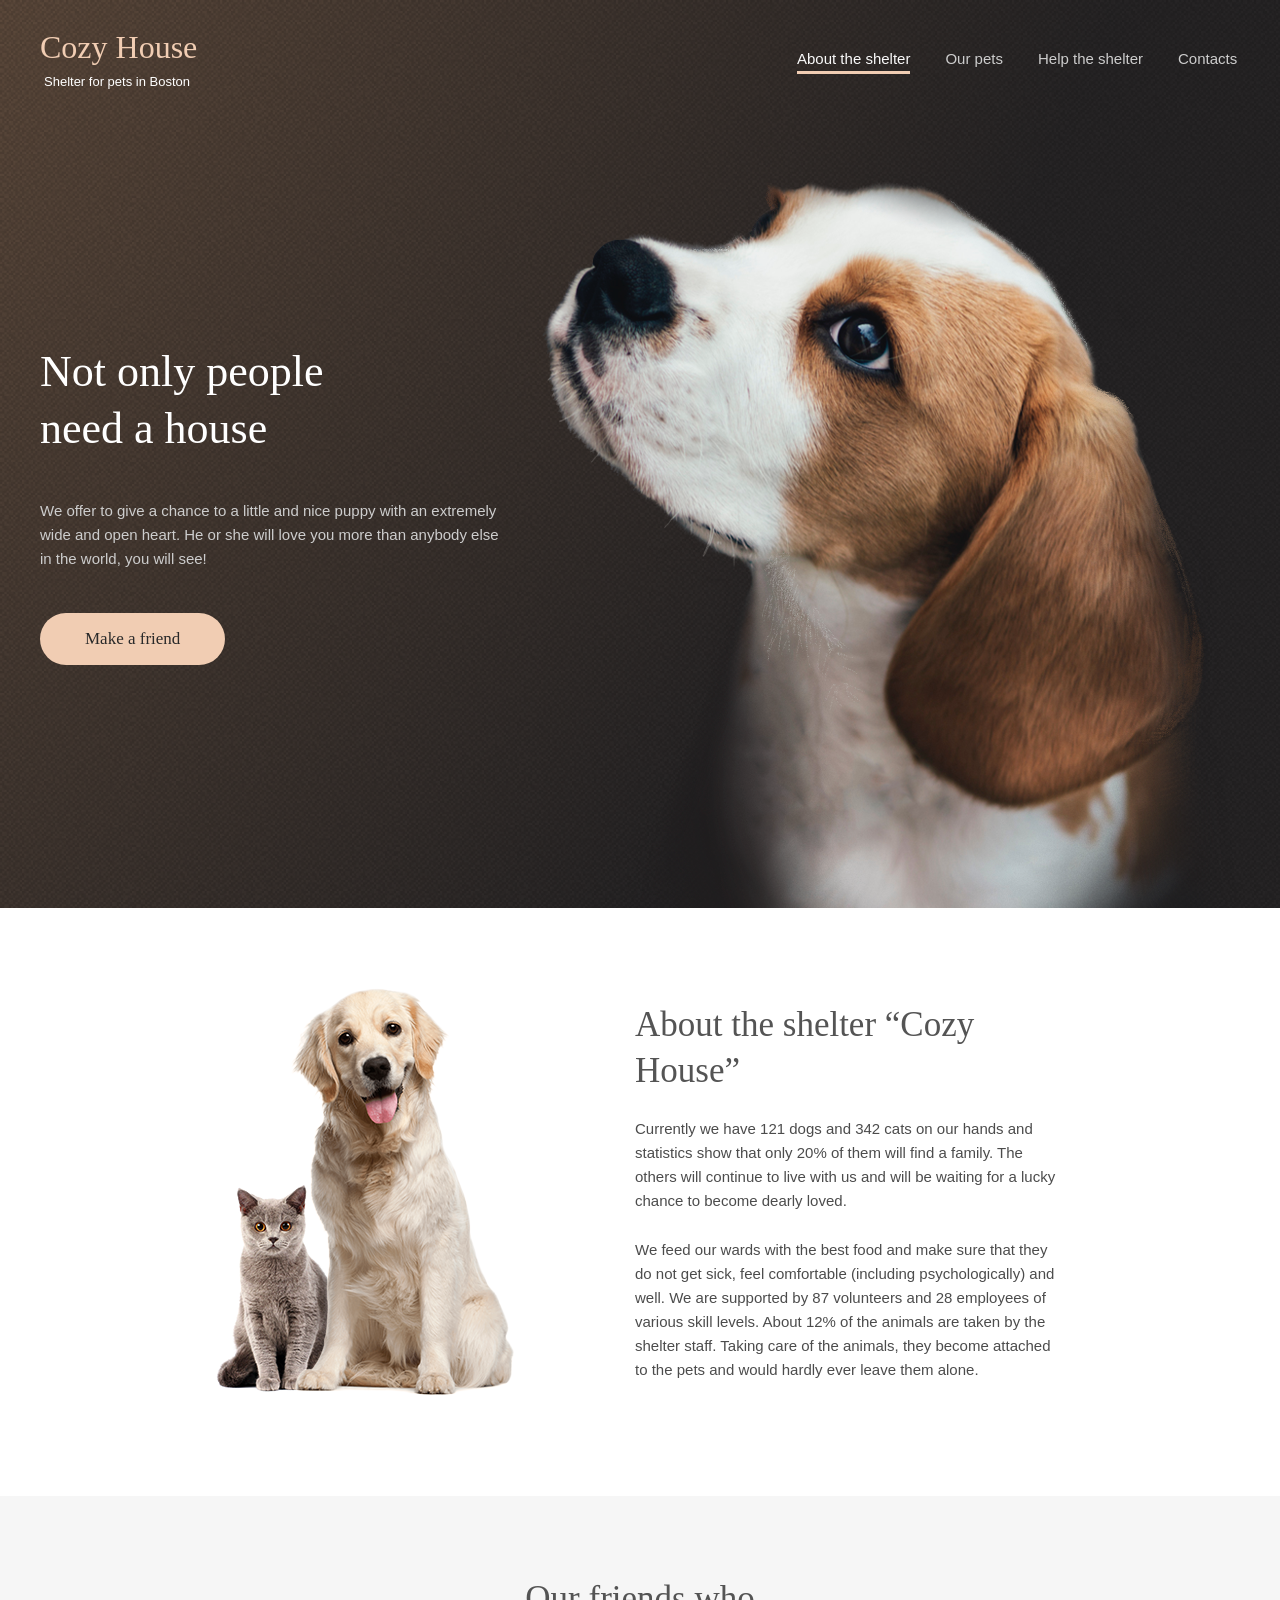
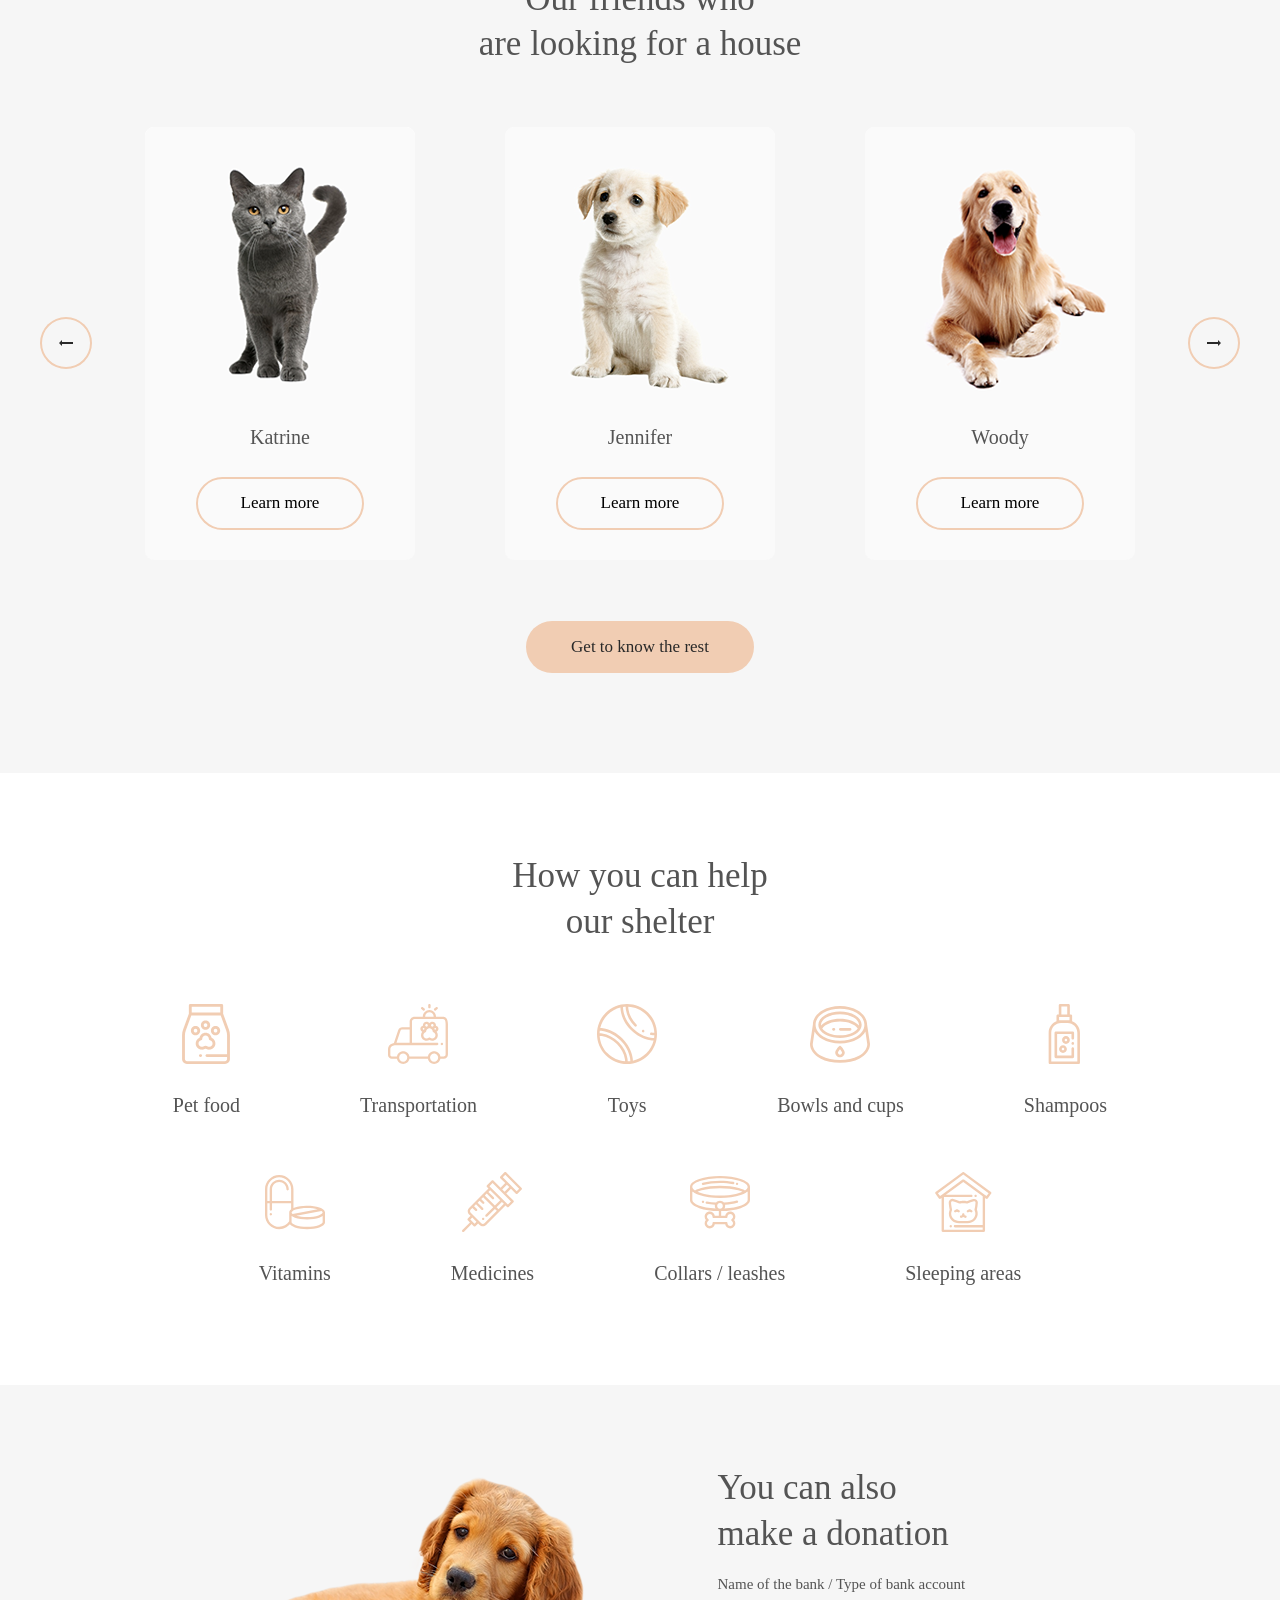
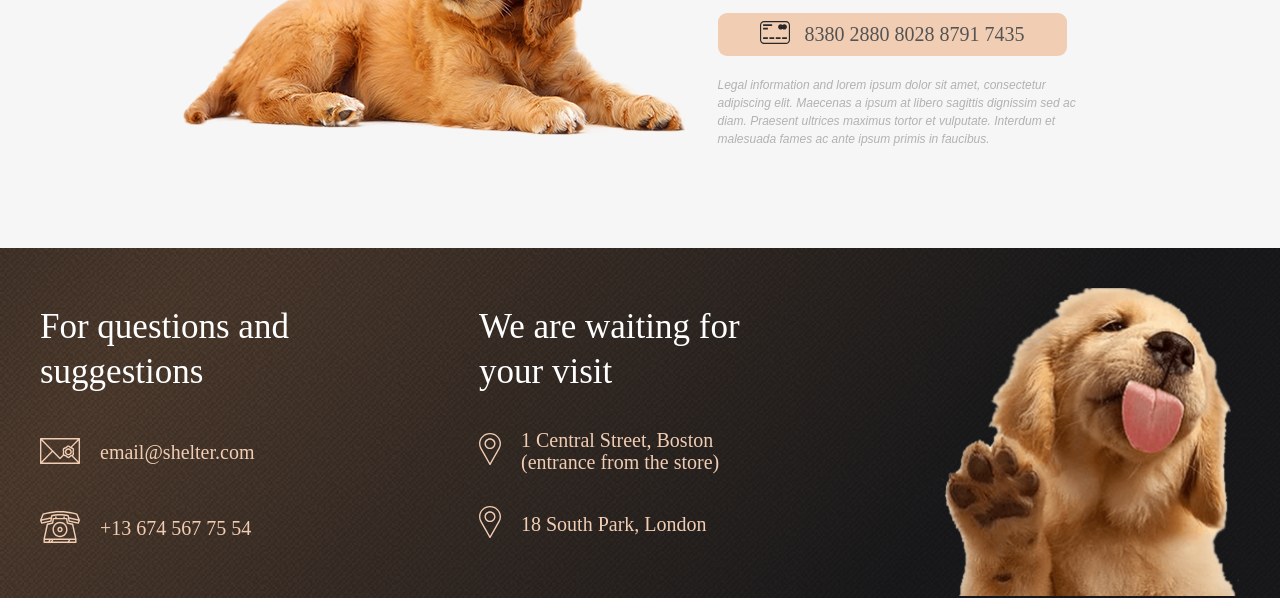
==== commit e11cd75d: "Merge 86e249ab781c73981b5a9a1436461548245252e7 into 405e15e35e2c21f92d5c943b0c752099b94f2583" ====
--- a/index.html
+++ b/index.html
@@ -9,236 +9,239 @@
   <link rel="stylesheet" href="./css/reset.css">
 </head>
 <body class="home">
-    <div class="wrapper-background">
-        <header class="wrapper">
-            <div class="header__container">
-                <div class="logo">
-                <a href="#">
-                        <h1>Cozy House</h1>
-                        <p>Shelter for pets in Boston</p>
-                </a>    
-            </div>
-            <nav class="header__nav">
-                <ul class="navigation">
-                    <li>
-                        <a href="index.html" class="nav__link active">About the shelter</a>
-                    </li>
-                    <li>
-                        <a href="pets.html" class="nav__link">Our pets</a>
-                    </li>
-                    <li>
-                        <a href="#help" class="nav__link">Help the shelter</a>
-                    </li>
-                    <li>
-                        <a href="#contacts" class="nav__link">Contacts</a>
-                    </li>
-                </ul>
-            </nav>
-            </div>
-        </header>
+    <header>
+        <div class="header__container">
+            <div class="logo">
+            <a href="#">
+                <div class="header__logo">
+                    <h1>Cozy House</h1>
+                </div>
+                <div class="header__subtitle">
+                    <p>Shelter for pets in Boston</p>
+                </div>
+            </a>    
+        </div>
+        <nav class="header__nav">
+            <ul class="navigation">
+                <li>
+                    <a href="index.html" class="nav__link active">About the shelter</a>
+                </li>
+                <li>
+                    <a href="pets.html" class="nav__link">Our pets</a>
+                </li>
+                <li>
+                    <a href="#help" class="nav__link">Help the shelter</a>
+                </li>
+                <li>
+                    <a href="#contacts" class="nav__link">Contacts</a>
+                </li>
+            </ul>
+        </nav>
+        </div>
+    </header>
 
-        <main>
-            <section class="start__screen">
-                <div class="start__screen-section">
-                    <div class="start__screen-content">
-                        <div class="start__screen-heading">
-                            <h2>Not only people need a house</h2>
-                        </div>
-                        <div class="start__screen-subtitle">
-                            <p>We offer to give a chance to a little and nice puppy with an extremely wide and open heart. He or she will love you more than anybody else in the world, you will see!</p>
-                        </div>
-                        <button class="btn__primary" onclick="location.href='#pets'">Make a friend</button>
-                    </div>
-                </div>
-            </section>
-            <section class="section__about" id="about">
-                <div class="about__content">
-                    <div class="about__img">
-                        <img src="assets/about-pets.png" alt="About Pets">
-                    </div>
-                    <div class="about__text">
-                        <div class="about__heading">
-                            <h2>About the shelter “Cozy House”</h2>
-                        </div>
-                        <div class="about__subheading-1">
-                            <p>Currently we have 121 dogs and 342 cats on our hands and statistics show that only 20% of them will find a family. The others will continue to live with us and will be waiting for a lucky chance to become dearly loved.</p>
-                        </div>
-                        <div class="about__subheading-2">
-                            <p>We feed our wards with the best food and make sure that they do not get sick, feel comfortable (including psychologically) and well. We are supported by 87 volunteers and 28 employees of various skill levels. About 12% of the animals are taken by the shelter staff. Taking care of the animals, they become attached to the pets and would hardly ever leave them alone.</p>
-                        </div>
-                    </div>
-                </div>
-            </section>
-            <section class="section__pets" id="pets">
-                <div class="pets__content">
-                    <div class="pets__heading">
-                        <h2>Our friends who <br> are looking for a house</h2>
-                    </div>
-                    <div class="pets__slider">
-                        <button class="arrow">
-                            <svg width="14" height="6" viewBox="0 0 14 6" fill="none" xmlns="http://www.w3.org/2000/svg">
-                                <path d="M14 2V4H3V6L0 3L3 0V2H14Z" fill="#292929"/>
-                            </svg>
-                        </button>
-                        <div class="slider__row">
-                            <div class="pets__card">
-                                <div class="card__img">
-                                    <img src="assets/pets-katrine.png" alt="katrine">
+    <main>
+        <section class="start__screen">
+            <div class="start__screen-content">
+                <div class="start__screen-heading">
+                    <h2>Not only people need a house</h2>
+                </div>
+                <div class="start__screen-subtitle">
+                    <p>We offer to give a chance to a little and nice puppy with an extremely wide and open heart. He or she will love you more than anybody else in the world, you will see!</p>
+                </div>
+                <button class="btn__primary" onclick="location.href='#pets'">Make a friend</button>
+            </div>
+            <div class="start__screen-img">
+                <img src="assets/start-screen-puppy.png" class="puppy__img" alt="puppy">
+            </div>
+        </section>
+        <section class="section__about" id="about">
+            <div class="about__content">
+                <div class="about__img">
+                    <img src="assets/about-pets.png" alt="About Pets">
+                </div>
+                <div class="about__text">
+                    <div class="about__heading">
+                        <h2>About the shelter “Cozy House”</h2>
+                    </div>
+                    <div class="about__subheading-1">
+                        <p>Currently we have 121 dogs and 342 cats on our hands and statistics show that only 20% of them will find a family. The others will continue to live with us and will be waiting for a lucky chance to become dearly loved.</p>
+                    </div>
+                    <div class="about__subheading-2">
+                        <p>We feed our wards with the best food and make sure that they do not get sick, feel comfortable (including psychologically) and well. We are supported by 87 volunteers and 28 employees of various skill levels. About 12% of the animals are taken by the shelter staff. Taking care of the animals, they become attached to the pets and would hardly ever leave them alone.</p>
+                    </div>
+                </div>
+            </div>
+        </section>
+        <section class="section__pets" id="pets">
+            <div class="pets__content">
+                <div class="pets__heading">
+                    <h2>Our friends who <br> are looking for a house</h2>
+                </div>
+                <div class="pets__slider">
+                    <div class="arrow">
+                        <svg width="14" height="6" viewBox="0 0 14 6" fill="none" xmlns="http://www.w3.org/2000/svg">
+                            <path d="M14 2V4H3V6L0 3L3 0V2H14Z" fill="#292929"/>
+                        </svg>
+                    </div>
+                    <div class="slider__row">
+                        <div class="pets__card">
+                            <div class="card__img">
+                                <img src="assets/pets-katrine.png" alt="katrine">
+                            </div>
+                            <div class="card__text">
+                                <p>Katrine</p>
+                            </div>
+                            <button class="card__btn">Learn more</button>
+                        </div>
+                        <div class="pets__card">
+                            <div class="card__img">
+                                <img src="assets/pets-jennifer.png" alt="jennifer">
+                            </div>
+                            <div class="card__text">
+                                <p>Jennifer</p>
+                            </div>
+                            <button class="card__btn">Learn more</button>
+                        </div>
+                        <div class="pets__card">
+                            <div class="card__img">
+                                <img src="assets/pets-woody.png" alt="woody">
+                            </div>
+                            <div class="card__text">
+                                <p>Woody</p>
+                            </div>
+                            <button class="card__btn">Learn more</button>
+                        </div>
+                    </div>
+                    <div class="arrow">
+                        <svg width="14" height="6" viewBox="0 0 14 6" fill="none" xmlns="http://www.w3.org/2000/svg">
+                            <path d="M0 4V2L11 2V0L14 3L11 6V4L0 4Z" fill="#292929"/>
+                        </svg>
+                    </div>
+                </div>
+                <button class="pets__btn" onclick="location.href='pets.html'">Get to know the rest</button>
+            </div>
+        </section>
+        <section class="section__help" id="help">
+            <div class="help__content">
+                <div class="help__heading">
+                    <h3>How you can help our shelter</h3>
+                </div>
+                <div class="help__list">
+                    <div class="help__icon">
+                        <svg width="60" height="60" viewBox="0 0 60 60" fill="none" xmlns="http://www.w3.org/2000/svg">
+                            <path d="M52.8978 25.4978L47.1429 9.7473V1.42852C47.1429 0.639609 46.5032 0 45.7144 0H14.2858C13.4969 0 12.8573 0.639727 12.8573 1.42852V9.74719L7.10214 25.4978C6.41927 27.3636 6.07039 29.335 6.07147 31.3219V55.0765C6.07147 57.7913 8.28011 60 10.995 60H49.005C51.7199 60 53.9285 57.7913 53.9285 55.0765V31.3219C53.9285 29.329 53.5817 27.3694 52.8978 25.4978ZM15.7142 2.85715H44.2857V8.57145H15.7142V2.85715ZM51.0715 50.1321H30.9077C30.1188 50.1321 29.4792 50.7718 29.4792 51.5606C29.4792 52.3495 30.1189 52.9891 30.9077 52.9891H51.0715V55.0763C51.0715 56.2157 50.1445 57.1427 49.005 57.1427H10.995C9.85558 57.1427 8.92862 56.2158 8.92862 55.0763V31.3219C8.92774 29.6695 9.21788 28.03 9.78573 26.4783L15.2848 11.4286H44.7152L50.2142 26.4783C50.7821 28.03 51.0722 29.6695 51.0714 31.3219L51.0715 50.1321Z" fill="#F1CDB3"/>
+                            <path d="M35.6169 33.805C35.1505 30.8772 32.6078 28.632 29.5505 28.632C26.4932 28.632 23.9504 30.8772 23.484 33.805C21.067 34.7989 19.4857 37.2756 19.6899 39.9659C19.9175 42.9637 22.3506 45.392 25.349 45.6148C26.5071 45.7011 27.6572 45.4628 28.6751 44.9259C29.2315 44.6328 29.8697 44.6326 30.4256 44.926C31.3085 45.3908 32.2914 45.6331 33.2891 45.632C33.4429 45.632 33.5974 45.6263 33.7516 45.6149C36.7502 45.3923 39.1832 42.9638 39.411 39.966C39.6152 37.2756 38.0339 34.7989 35.6169 33.805ZM36.562 39.7495C36.4405 41.35 35.1415 42.6466 33.5402 42.7655C32.9176 42.8126 32.3013 42.6851 31.7586 42.3986C31.0781 42.0394 30.3201 41.8517 29.5506 41.8517C28.781 41.8517 28.0231 42.0394 27.3425 42.3986C26.7999 42.6849 26.1849 42.8123 25.5608 42.7655C23.9597 42.6467 22.6606 41.3501 22.5391 39.7495C22.4143 38.1062 23.5296 36.6124 25.1331 36.2746C25.4588 36.206 25.7503 36.0259 25.9573 35.7653C26.1643 35.5047 26.2739 35.18 26.2671 34.8473L26.2648 34.775C26.2648 32.9632 27.7386 31.4893 29.5505 31.4893C31.3623 31.4893 32.8362 32.9632 32.8362 34.7698L32.834 34.8473C32.827 35.1801 32.9366 35.5048 33.1436 35.7654C33.3507 36.026 33.6423 36.2061 33.968 36.2746C35.5717 36.6124 36.6868 38.1062 36.562 39.7495Z" fill="#F1CDB3"/>
+                            <path d="M29.5506 25.7751C32.1108 25.7751 34.1934 23.6924 34.1934 21.1322C34.1934 18.572 32.1108 16.4893 29.5506 16.4893C26.9904 16.4893 24.9077 18.5721 24.9077 21.1322C24.9077 23.6923 26.9906 25.7751 29.5506 25.7751ZM29.5506 19.3465C30.5353 19.3465 31.3363 20.1475 31.3363 21.1322C31.3363 22.1169 30.5353 22.9179 29.5506 22.9179C28.5659 22.9179 27.7649 22.1169 27.7649 21.1322C27.7649 20.1475 28.566 19.3465 29.5506 19.3465Z" fill="#F1CDB3"/>
+                            <path d="M24.1935 26.6561C24.1935 24.0959 22.1107 22.0132 19.5506 22.0132C16.9905 22.0132 14.9078 24.096 14.9078 26.6561C14.9078 29.2162 16.9904 31.2989 19.5506 31.2989C22.1108 31.2989 24.1935 29.2162 24.1935 26.6561ZM19.5506 28.4418C18.5659 28.4418 17.7649 27.6408 17.7649 26.6561C17.7649 25.6714 18.5659 24.8704 19.5506 24.8704C20.5353 24.8704 21.3363 25.6714 21.3363 26.6561C21.3363 27.6408 20.5352 28.4418 19.5506 28.4418Z" fill="#F1CDB3"/>
+                            <path d="M39.5506 22.0131C36.9904 22.0131 34.9077 24.0959 34.9077 26.656C34.9077 29.216 36.9906 31.2988 39.5506 31.2988C42.1107 31.2988 44.1934 29.2162 44.1934 26.656C44.1934 24.0958 42.1107 22.0131 39.5506 22.0131ZM39.5506 28.4418C38.5658 28.4418 37.7649 27.6408 37.7649 26.6561C37.7649 25.6714 38.5659 24.8704 39.5506 24.8704C40.5353 24.8704 41.3363 25.6714 41.3363 26.6561C41.3363 27.6408 40.5353 28.4418 39.5506 28.4418Z" fill="#F1CDB3"/>
+                            <path d="M24.6934 50.1322H24.3465C23.5576 50.1322 22.918 50.7719 22.918 51.5607C22.918 52.3496 23.5577 52.9892 24.3465 52.9892H24.6934C25.4823 52.9892 26.1219 52.3495 26.1219 51.5607C26.122 50.7719 25.4824 50.1322 24.6934 50.1322Z" fill="#F1CDB3"/>
+                        </svg>
+                        <p class="help__text">Pet food</p>
+                    </div>
+                    <div class="help__icon">
+                        <svg width="61" height="60" viewBox="0 0 61 60" fill="none" xmlns="http://www.w3.org/2000/svg">
+                            <path d="M55.0279 12.7115H48.0049V12.5095C48.0049 8.87665 45.0495 5.92118 41.4167 5.92118C37.7838 5.92118 34.8284 8.87665 34.8284 12.5095V12.7115H26.5806C23.8649 12.7115 21.6556 14.9209 21.6556 17.6365V23.2009H14.2693C12.5073 23.2009 10.9411 24.2562 10.2793 25.8893C10.2697 25.9133 10.2608 25.9375 10.2526 25.962L5.99157 38.8689C5.9529 38.8919 5.90357 38.9191 5.84216 38.9498C5.59853 39.0714 5.14279 39.2568 4.35857 39.4484C3.11412 39.7499 2.0074 40.4616 1.21672 41.4688C0.426051 42.4759 -0.00253772 43.72 1.13048e-05 45.0004V51.0987C1.13048e-05 53.1406 1.66114 54.8018 3.70302 54.8018L8.92724 54.802C9.47884 57.7562 12.0749 59.9999 15.1867 59.9999C18.2984 59.9999 20.8944 57.7561 21.4461 54.8021L39.8707 54.8024C40.4224 57.7564 43.0184 59.9999 46.1301 59.9999C49.2416 59.9999 51.8376 57.7565 52.3894 54.8026L55.7071 54.8027C58.2467 54.8027 59.9529 53.0963 59.9529 50.5568V20.08C59.9529 13.4295 56.5086 12.7115 55.0279 12.7115ZM37.1721 12.5095C37.1721 10.169 39.0762 8.26493 41.4167 8.26493C43.7571 8.26493 45.6612 10.169 45.6612 12.5095V12.7115H37.1721V12.5095ZM12.4648 26.7379C12.6145 26.3833 12.8657 26.0809 13.1867 25.8686C13.5077 25.6563 13.8843 25.5436 14.2692 25.5447H21.6554V38.8266H8.47372L12.4648 26.7379ZM15.1867 57.6562C12.967 57.6562 11.1612 55.8504 11.1612 53.6307C11.1612 53.6033 11.1627 53.5762 11.1633 53.5488C11.1641 53.5069 11.1643 53.465 11.1665 53.4234C11.1668 53.4168 11.1676 53.4104 11.168 53.4038C11.2861 51.2894 13.0435 49.6052 15.1867 49.6052C17.1261 49.6052 18.7497 50.9841 19.1285 52.8129L19.1302 52.82C19.1429 52.882 19.154 52.9445 19.1638 53.0076L19.1657 53.018C19.1727 53.0638 19.1779 53.1101 19.1833 53.1564C19.1857 53.1775 19.1891 53.1983 19.1912 53.2194C19.1949 53.2554 19.1968 53.2921 19.1995 53.3285C19.2019 53.3602 19.2052 53.3916 19.2068 53.4235C19.2085 53.4563 19.2085 53.4896 19.2093 53.5226C19.2102 53.5586 19.212 53.5944 19.212 53.6306C19.2122 55.8504 17.4063 57.6562 15.1867 57.6562ZM46.1301 57.6562C43.9104 57.6562 42.1045 55.8504 42.1045 53.6307C42.1045 53.5783 42.1065 53.5263 42.1085 53.4743C42.1091 53.4576 42.109 53.4405 42.1098 53.4238C42.1118 53.3852 42.1156 53.3471 42.1186 53.3088C42.121 53.2791 42.1224 53.2491 42.1254 53.2196C42.1267 53.207 42.1288 53.1947 42.1301 53.1823C42.1437 53.06 42.1621 52.939 42.1865 52.8203C42.1872 52.8168 42.1881 52.8134 42.1889 52.8099C42.569 50.9826 44.1915 49.6053 46.1301 49.6053C46.6849 49.6053 47.214 49.7181 47.6954 49.9222C49.1398 50.5341 50.1554 51.966 50.1554 53.6308C50.1554 55.8504 48.3497 57.6562 46.1301 57.6562ZM55.7071 52.4588L52.3913 52.4587C52.3874 52.4379 52.3824 52.4175 52.3783 52.3968C52.3507 52.2591 52.3189 52.1222 52.283 51.9864C52.267 51.927 52.2502 51.8679 52.2325 51.809C52.2215 51.7724 52.2107 51.7358 52.1992 51.6994C52.1795 51.6382 52.1588 51.5772 52.1372 51.5166C52.1257 51.4842 52.1148 51.4513 52.1027 51.4191C52.0766 51.3492 52.0492 51.2799 52.0205 51.211C52.0115 51.1892 52.0033 51.1669 51.994 51.1452C51.9553 51.0542 51.9145 50.9641 51.8717 50.875C51.8663 50.8639 51.8604 50.8532 51.855 50.8422C51.8176 50.7656 51.7787 50.6897 51.7383 50.6146C51.7234 50.5871 51.7076 50.5602 51.6924 50.5329C51.6602 50.4749 51.6271 50.4175 51.5931 50.3606C51.5746 50.3297 51.5554 50.2995 51.5363 50.2689C51.484 50.1846 51.4296 50.1016 51.373 50.0201C51.3174 49.9395 51.26 49.8602 51.2008 49.7821C51.1638 49.7337 51.1261 49.6858 51.0878 49.6385C51.0649 49.6102 51.0424 49.5819 51.0191 49.554C50.9774 49.5043 50.9349 49.4553 50.8917 49.4069C50.8704 49.383 50.8497 49.3585 50.828 49.3349C50.7742 49.2763 50.7193 49.2188 50.6633 49.1623C50.6513 49.1501 50.6398 49.1374 50.6276 49.1253C50.5585 49.0563 50.4879 48.989 50.4157 48.9233C50.4004 48.9092 50.3843 48.896 50.3687 48.882C50.3122 48.8315 50.2551 48.7815 50.1967 48.7329C50.1711 48.7116 50.1448 48.6912 50.1189 48.6704C50.0695 48.6304 50.0195 48.5911 49.969 48.5525C49.9392 48.53 49.9091 48.5081 49.879 48.4861C49.7516 48.3927 49.6207 48.3043 49.4865 48.221C49.4537 48.2004 49.4208 48.1802 49.3875 48.1602C49.3356 48.1292 49.2831 48.0993 49.2303 48.0698C49.1978 48.0516 49.1654 48.0331 49.1326 48.0155C49.0752 47.9847 49.017 47.9553 48.9585 47.9262C48.9294 47.9117 48.9007 47.8966 48.8714 47.8826C48.7948 47.8461 48.7175 47.8111 48.6395 47.7776C48.6276 47.7725 48.6158 47.7667 48.6038 47.7616C48.5131 47.7233 48.4215 47.6871 48.3291 47.6531C48.3027 47.6433 48.2759 47.6348 48.2493 47.6254C48.1829 47.602 48.1165 47.5789 48.0492 47.5575C48.014 47.5464 47.9783 47.5363 47.9428 47.5258C47.8832 47.5081 47.8234 47.4906 47.7631 47.4746C47.7244 47.4643 47.6855 47.4549 47.6465 47.4453C47.548 47.421 47.4489 47.3992 47.3494 47.3798C47.2904 47.3684 47.2313 47.3578 47.172 47.348C47.1313 47.3413 47.0906 47.3345 47.0497 47.3287C46.9881 47.3199 46.9263 47.3121 46.8645 47.3051C46.8252 47.3006 46.7861 47.2956 46.7466 47.2919C46.678 47.2856 46.6094 47.2803 46.5407 47.2762C46.507 47.2741 46.4738 47.271 46.44 47.2694C46.3367 47.2643 46.2333 47.2617 46.1299 47.2615C46.026 47.2615 45.9226 47.2645 45.8199 47.2694C45.7861 47.271 45.7527 47.2741 45.7191 47.2762C45.6503 47.2806 45.5816 47.2853 45.5134 47.2919C45.4738 47.2958 45.4347 47.3007 45.3953 47.3052C45.3334 47.3124 45.2717 47.3199 45.2104 47.3288C45.1693 47.3348 45.1285 47.3415 45.0877 47.3483C44.9876 47.3649 44.8879 47.3838 44.7886 47.4049C44.7303 47.4175 44.6721 47.431 44.6141 47.4453C44.5747 47.4549 44.5355 47.4645 44.4965 47.4748C44.4367 47.4906 44.3775 47.5079 44.3185 47.5254C44.2824 47.5362 44.246 47.5464 44.2102 47.5578C44.1445 47.5788 44.0791 47.601 44.0141 47.6242C43.9862 47.6341 43.958 47.6431 43.9302 47.6534C43.8381 47.6874 43.7469 47.7233 43.6569 47.7613C43.642 47.7677 43.6275 47.7747 43.6126 47.7812C43.5375 47.8136 43.463 47.847 43.3894 47.8822C43.3583 47.897 43.328 47.913 43.2972 47.9283C43.2407 47.9566 43.1842 47.9849 43.1286 48.0147C43.0943 48.0331 43.0604 48.0524 43.0265 48.0715C42.9753 48.1001 42.9245 48.1293 42.8741 48.1592C42.7556 48.2304 42.6393 48.3051 42.5254 48.3833C42.478 48.416 42.4311 48.4494 42.3846 48.4835C42.3526 48.5068 42.3205 48.53 42.289 48.5539C42.2408 48.5904 42.1936 48.6281 42.1465 48.6659C42.1181 48.6888 42.0894 48.711 42.0614 48.7343C42.0073 48.7795 41.9543 48.826 41.9017 48.8727C41.8821 48.8901 41.8621 48.9069 41.8428 48.9244C41.7716 48.9892 41.702 49.0556 41.6339 49.1235C41.6167 49.1406 41.6004 49.1587 41.5833 49.176C41.5328 49.2276 41.4826 49.2795 41.4338 49.3328C41.4094 49.3595 41.3858 49.387 41.3619 49.414C41.3217 49.4594 41.2818 49.5049 41.2429 49.5514C41.2176 49.5817 41.1929 49.6126 41.1682 49.6434C41.1321 49.6881 41.0965 49.7331 41.0616 49.7788C40.9779 49.889 40.8977 50.0018 40.821 50.1169C40.789 50.165 40.7581 50.2137 40.7275 50.2627C40.7065 50.2962 40.6853 50.3296 40.665 50.3635C40.6334 50.4161 40.6031 50.4695 40.5731 50.5232C40.5556 50.5545 40.5374 50.5854 40.5203 50.6172C40.4842 50.684 40.4499 50.752 40.4162 50.8202C40.4067 50.8394 40.3965 50.858 40.3873 50.8774C40.3451 50.965 40.305 51.0536 40.2669 51.143C40.2553 51.1703 40.2449 51.1982 40.2337 51.2258C40.2078 51.2889 40.1822 51.3523 40.1583 51.4165C40.1449 51.4524 40.1329 51.4887 40.1201 51.5247C40.0999 51.5817 40.0805 51.6389 40.0619 51.6964C40.0493 51.7355 40.0377 51.7751 40.0259 51.8146C39.9971 51.911 39.9706 52.008 39.9465 52.1056C39.9326 52.162 39.9196 52.2187 39.9072 52.2758C39.8981 52.3171 39.8892 52.3585 39.881 52.4001C39.8772 52.4198 39.8724 52.4391 39.8687 52.4588L21.4476 52.4585C21.4437 52.4382 21.4389 52.4181 21.4349 52.3979C21.427 52.3578 21.4184 52.3181 21.4098 52.2783C21.3758 52.1215 21.3357 51.9659 21.2897 51.8122C21.2783 51.774 21.267 51.7358 21.2549 51.6978C21.2359 51.6389 21.2161 51.5804 21.1954 51.5221C21.1831 51.4872 21.1712 51.452 21.1583 51.4174C21.1339 51.3522 21.1083 51.2875 21.0816 51.2232C21.0708 51.1967 21.0607 51.1697 21.0495 51.1435C21.0113 51.0538 20.9711 50.965 20.9288 50.8771C20.9202 50.8594 20.9108 50.8423 20.9022 50.8247C20.8679 50.7548 20.8324 50.6855 20.7955 50.6169C20.7789 50.5859 20.7611 50.5556 20.7438 50.525C20.7134 50.4707 20.6828 50.4166 20.6508 50.3634C20.6306 50.3297 20.6097 50.2968 20.5889 50.2636C20.5582 50.2143 20.5269 50.1654 20.4948 50.1169C20.4181 50.0019 20.3379 49.8893 20.2543 49.7792C20.2195 49.7335 20.1839 49.6885 20.1478 49.6438C20.123 49.613 20.0983 49.582 20.0729 49.5516C20.034 49.5055 19.9945 49.4598 19.9543 49.4147C19.9302 49.3876 19.9065 49.3599 19.882 49.3331C19.8338 49.2803 19.7841 49.2289 19.734 49.1778C19.7165 49.1599 19.6997 49.1413 19.6819 49.1238C19.6139 49.0559 19.5444 48.9897 19.4734 48.925C19.4537 48.907 19.4331 48.89 19.4132 48.8722C19.3611 48.8255 19.3083 48.7798 19.2547 48.7349C19.2264 48.7114 19.1973 48.6888 19.1686 48.6657C19.122 48.6282 19.0751 48.5908 19.0273 48.5546C18.9955 48.5304 18.9632 48.5071 18.931 48.4836C18.8847 48.4497 18.838 48.4165 18.7909 48.3838C18.7103 48.3285 18.6284 48.2749 18.5454 48.2232C18.511 48.2016 18.4763 48.1803 18.4415 48.1594C18.3914 48.1296 18.3409 48.1006 18.2901 48.0722C18.2558 48.053 18.2217 48.0336 18.187 48.0151C18.1317 47.9856 18.076 47.957 18.0198 47.9293C17.9886 47.9137 17.9578 47.8975 17.9263 47.8824C17.8536 47.8478 17.7802 47.8146 17.7062 47.7827C17.6904 47.7758 17.6749 47.7683 17.659 47.7615C17.5689 47.7234 17.4779 47.6875 17.3861 47.6536C17.3578 47.6432 17.3291 47.6341 17.3006 47.624C17.2361 47.601 17.1713 47.579 17.1061 47.558C17.07 47.5465 17.0333 47.5362 16.9969 47.5254C16.9381 47.5078 16.8791 47.491 16.8198 47.4751C16.7806 47.4646 16.7411 47.455 16.7016 47.4454C16.5452 47.4067 16.3874 47.3743 16.2284 47.3484C16.1876 47.3417 16.1468 47.3349 16.1057 47.3289C16.0441 47.3202 15.9824 47.3123 15.9206 47.3054C15.8814 47.3008 15.8422 47.2959 15.8027 47.292C15.7342 47.2857 15.6656 47.2805 15.5968 47.2763C15.5632 47.2742 15.5299 47.2711 15.4962 47.2695C15.3929 47.2644 15.2895 47.2618 15.1861 47.2617C15.0822 47.2617 14.9789 47.2646 14.876 47.2695C14.8423 47.2711 14.8089 47.2742 14.7752 47.2763C14.7065 47.2808 14.6378 47.2854 14.5696 47.292C14.53 47.2959 14.4907 47.3008 14.4513 47.3054C14.3897 47.3123 14.3281 47.3202 14.2667 47.3289C14.2254 47.3349 14.1845 47.3417 14.1436 47.3484C14.0435 47.3648 13.9438 47.3837 13.8447 47.405C13.7865 47.4175 13.7288 47.431 13.6711 47.4452C13.6314 47.4549 13.5915 47.4646 13.5522 47.4751C13.4933 47.4909 13.4347 47.5076 13.3764 47.5251C13.3396 47.536 13.3026 47.5465 13.266 47.558C13.2015 47.5784 13.1378 47.6007 13.0742 47.6231C13.0447 47.6334 13.0151 47.6429 12.9859 47.6536C12.8943 47.6875 12.8036 47.7231 12.714 47.761C12.6959 47.7687 12.6782 47.7773 12.6601 47.7851C12.5885 47.8162 12.5173 47.8481 12.447 47.8817C12.4142 47.8974 12.382 47.9143 12.3495 47.9306C12.2947 47.9577 12.2403 47.9855 12.1863 48.0142C12.1507 48.0333 12.1157 48.0534 12.0804 48.0732C12.0307 48.1011 11.9811 48.1292 11.9323 48.1585C11.8487 48.2086 11.7662 48.2604 11.6849 48.3141C11.6497 48.3373 11.6148 48.3608 11.5801 48.3847C11.5342 48.4163 11.489 48.4488 11.4438 48.4816C11.4104 48.506 11.3768 48.5302 11.3439 48.5553C11.2978 48.5903 11.2526 48.6263 11.2075 48.6625C11.1771 48.6869 11.1464 48.7107 11.1167 48.7356C11.0659 48.7778 11.0165 48.8214 10.9671 48.8651C10.9442 48.8854 10.9207 48.9051 10.898 48.9257C10.8278 48.9898 10.759 49.0554 10.6916 49.1225C10.6708 49.1433 10.6508 49.1651 10.6302 49.1862C10.5834 49.2342 10.5369 49.2822 10.4917 49.3315C10.4653 49.3602 10.44 49.3899 10.4142 49.4191C10.376 49.4623 10.3379 49.5056 10.301 49.5499C10.2743 49.5817 10.2483 49.6143 10.2223 49.6468C10.1876 49.6897 10.1535 49.7331 10.12 49.777C10.0611 49.8544 10.0039 49.9332 9.94853 50.0132C9.92419 50.0482 9.90021 50.0835 9.87657 50.1189C9.84575 50.1653 9.81599 50.2123 9.78634 50.2594C9.76431 50.2946 9.74216 50.3295 9.72083 50.3651C9.69048 50.4156 9.66154 50.467 9.63259 50.5183C9.61384 50.5517 9.5945 50.5847 9.57622 50.6185C9.54246 50.6817 9.50976 50.7454 9.47814 50.8097C9.46665 50.8327 9.45446 50.8552 9.44333 50.8784C9.40161 50.9651 9.36189 51.0529 9.32403 51.1417C9.31114 51.172 9.29966 51.2028 9.28724 51.2333C9.26263 51.2936 9.23814 51.354 9.2154 51.4151C9.20146 51.4525 9.1888 51.4904 9.17556 51.5281C9.15611 51.5835 9.13689 51.639 9.11896 51.695C9.10607 51.7352 9.09411 51.7757 9.08204 51.8163C9.06575 51.871 9.04993 51.9258 9.03505 51.9811C9.00897 52.0781 8.98533 52.1757 8.96415 52.2739C8.95501 52.3161 8.94587 52.3581 8.93755 52.4007C8.9338 52.4199 8.92911 52.4389 8.92548 52.4581H3.70302C2.95349 52.4581 2.34376 51.8484 2.34376 51.0987V45.0004C2.34219 44.2451 2.59496 43.5113 3.06134 42.9171C3.52772 42.323 4.18054 41.9032 4.91462 41.7254C5.58247 41.5621 6.15611 41.376 6.6245 41.1705H49.1861C49.8332 41.1705 50.3579 40.6458 50.3579 39.9986C50.3579 39.3515 49.8332 38.8267 49.1861 38.8267H23.9993V17.6365C23.9993 16.2133 25.1574 15.0552 26.5806 15.0552H55.0277C57.2738 15.0552 57.609 18.2034 57.609 20.08V50.5567C57.609 52.2118 56.4174 52.4588 55.7071 52.4588Z" fill="#F1CDB3"/>
+                            <path d="M50.4606 24.8147C50.4607 23.2763 49.3801 21.9863 47.9384 21.6615C47.9461 21.5806 47.9522 21.4992 47.9546 21.4169C47.9814 20.4633 47.6252 19.5567 46.9517 18.864C46.2667 18.1596 45.3101 17.7557 44.3269 17.7557C43.1389 17.7557 42.0808 18.3338 41.4183 19.2239C40.7563 18.3338 39.6973 17.7557 38.5066 17.7557C37.5321 17.7557 36.5821 18.1544 35.9002 18.8498C35.223 19.5402 34.8601 20.4483 34.8787 21.4064C34.8803 21.4923 34.8862 21.5773 34.8938 21.6618C33.4526 21.987 32.3727 23.2766 32.3727 24.8147C32.3727 26.1163 33.1464 27.2399 34.2576 27.7519C33.4748 28.7206 33.018 29.9464 33.018 31.2423C33.018 34.3028 35.5078 36.7927 38.5683 36.7927C39.5764 36.7927 40.5605 36.5172 41.4167 36.0051C42.2775 36.5202 43.2619 36.7924 44.265 36.7927C47.3255 36.7927 49.8154 34.3028 49.8154 31.2423C49.8154 29.9462 49.3586 28.7206 48.5758 27.7519C49.6871 27.2399 50.4606 26.1163 50.4606 24.8147ZM44.3269 20.0996C44.6809 20.0996 45.0251 20.2448 45.2713 20.4979C45.4997 20.7328 45.6205 21.0357 45.6118 21.3508C45.5915 22.0692 45.0091 22.6602 44.3133 22.6682C44.1269 22.668 43.9426 22.6279 43.773 22.5505C43.752 22.5408 43.7314 22.5304 43.7103 22.5209C43.6035 22.4646 43.5058 22.3927 43.4201 22.3077C43.1753 22.0648 43.0412 21.7384 43.0426 21.3885C43.0455 20.6778 43.6217 20.0996 44.3269 20.0996ZM37.5733 20.491C37.6946 20.3665 37.8398 20.2677 38.0001 20.2005C38.1604 20.1332 38.3326 20.0988 38.5064 20.0994C39.2138 20.0994 39.7899 20.6762 39.7907 21.3851C39.7916 21.5579 39.7578 21.7291 39.6913 21.8885C39.6248 22.048 39.527 22.1925 39.4036 22.3135C39.3199 22.3959 39.2248 22.466 39.1213 22.5217C39.083 22.5391 39.0456 22.5577 39.0078 22.5758C38.855 22.6389 38.691 22.6704 38.5258 22.6683C37.8204 22.6567 37.2355 22.0704 37.2218 21.3613C37.2155 21.0374 37.3404 20.7285 37.5733 20.491ZM34.7165 24.8148C34.7164 24.3245 35.1153 23.9257 35.6053 23.9257C36.0957 23.9257 36.4944 24.3245 36.4944 24.8148C36.4944 24.9155 36.4769 25.0118 36.4459 25.1022C36.4166 25.1611 36.3884 25.2207 36.3612 25.2808C36.2044 25.5341 35.9247 25.7038 35.6055 25.7038C35.1153 25.7038 34.7165 25.305 34.7165 24.8148ZM44.265 34.4492C43.5 34.4489 42.7603 34.175 42.1796 33.6769C41.9673 33.4945 41.6966 33.3943 41.4167 33.3946C41.1368 33.3944 40.8661 33.4946 40.6538 33.6769C40.0731 34.175 39.3334 34.4489 38.5683 34.4492C36.8002 34.4492 35.3617 33.0107 35.3617 31.2426C35.3617 29.9023 36.2068 28.6919 37.4644 28.2307C37.6707 28.1551 37.8516 28.023 37.9864 27.8495C38.1212 27.676 38.2045 27.4681 38.2268 27.2495C38.2597 26.9273 38.3411 26.6118 38.4682 26.3139C38.51 26.2346 38.5491 26.1537 38.5843 26.0707C38.8951 25.4851 39.3806 25.0108 39.9733 24.7136C40.0243 24.6912 40.0746 24.6676 40.1246 24.6428C40.532 24.4648 40.972 24.3731 41.4167 24.3737C41.8748 24.3737 42.311 24.4692 42.7063 24.6417C42.7562 24.6665 42.8066 24.6899 42.8576 24.7123C43.4514 25.0094 43.9378 25.4843 44.2491 26.0707C44.2843 26.1537 44.3234 26.2346 44.3651 26.3139C44.4923 26.6118 44.5737 26.9273 44.6065 27.2495C44.6288 27.4681 44.7121 27.676 44.847 27.8495C44.9818 28.023 45.1626 28.1551 45.3689 28.2307C46.6266 28.692 47.4716 29.9023 47.4716 31.2426C47.4716 33.0106 46.0332 34.4492 44.265 34.4492ZM47.228 25.7038C46.9088 25.7038 46.6291 25.5341 46.4723 25.2808C46.4451 25.2208 46.4168 25.1612 46.3875 25.1022C46.3556 25.0097 46.3392 24.9126 46.339 24.8148C46.339 24.3245 46.7378 23.9257 47.2281 23.9257C47.7183 23.9257 48.1171 24.3245 48.1171 24.8148C48.117 25.3049 47.7182 25.7038 47.228 25.7038Z" fill="#F1CDB3"/>
+                            <path d="M55.0428 39.7758C55.0278 39.7007 55.0054 39.6273 54.9761 39.5566C54.9469 39.4857 54.9108 39.4178 54.8683 39.3539C54.8261 39.2897 54.7774 39.23 54.723 39.1758C54.6687 39.1214 54.6091 39.0727 54.5449 39.0305C54.4168 38.9457 54.2735 38.8864 54.123 38.8559C53.9722 38.8254 53.8168 38.8254 53.666 38.8559C53.591 38.8712 53.5171 38.8934 53.4456 38.9227C53.3753 38.952 53.3074 38.9884 53.2441 39.0305C53.1796 39.0727 53.1199 39.1219 53.066 39.1758C53.0119 39.2297 52.9627 39.2895 52.9195 39.3539C52.8773 39.4172 52.8408 39.4852 52.8128 39.5566C52.7835 39.627 52.7601 39.7008 52.746 39.7758C52.7308 39.8508 52.7226 39.9281 52.7226 40.0043C52.7226 40.0803 52.7308 40.1578 52.746 40.234C52.7601 40.3078 52.7835 40.3816 52.8128 40.4531C52.8421 40.5234 52.8785 40.5914 52.9206 40.6547C52.9627 40.7191 53.0119 40.7789 53.066 40.8328C53.1199 40.8867 53.1796 40.9359 53.2441 40.9793C53.3074 41.0215 53.3753 41.0566 53.4456 41.0859C53.5171 41.1152 53.591 41.1387 53.666 41.1527C53.7411 41.168 53.8184 41.1762 53.8945 41.1762C53.9706 41.1762 54.0481 41.168 54.123 41.1527C54.198 41.1387 54.2718 41.1152 54.3421 41.0859C54.4136 41.0566 54.4816 41.0215 54.5449 40.9793C54.6094 40.9359 54.6692 40.8867 54.723 40.8328C54.7769 40.7789 54.8261 40.7191 54.8683 40.6547C54.9104 40.5914 54.9468 40.5234 54.9761 40.4531C55.0054 40.3816 55.0276 40.3078 55.0428 40.234C55.0581 40.1578 55.0662 40.0803 55.0662 40.0043C55.0662 39.9281 55.0581 39.8508 55.0428 39.7758Z" fill="#F1CDB3"/>
+                            <path d="M41.4167 0C40.7696 0 40.2448 0.524648 40.2448 1.17188V3.13359C40.2448 3.78082 40.7696 4.30547 41.4167 4.30547C42.0639 4.30547 42.5885 3.7807 42.5885 3.13359V1.17188C42.5885 0.524648 42.0639 0 41.4167 0Z" fill="#F1CDB3"/>
+                            <path d="M36.4797 4.55659L34.844 3.27234C34.723 3.1773 34.5844 3.10703 34.4362 3.06555C34.288 3.02407 34.1331 3.01218 33.9803 3.03057C33.8275 3.04896 33.6798 3.09727 33.5457 3.17273C33.4116 3.24819 33.2936 3.34934 33.1986 3.47038C32.799 3.97944 32.8877 4.71608 33.3966 5.11569L35.0323 6.39995C35.2384 6.56221 35.493 6.65035 35.7553 6.65015C35.933 6.65039 36.1084 6.61017 36.2682 6.53253C36.4281 6.45488 36.5681 6.34186 36.6778 6.20202C37.0775 5.69284 36.9888 4.9562 36.4797 4.55659Z" fill="#F1CDB3"/>
+                            <path d="M49.6348 3.47021C49.2352 2.96115 48.4987 2.87244 47.9894 3.27216L46.3537 4.55642C45.8446 4.95603 45.7559 5.69267 46.1556 6.20185C46.2652 6.34177 46.4053 6.45487 46.5651 6.53254C46.725 6.61021 46.9004 6.65042 47.0781 6.6501C47.3404 6.65028 47.5951 6.56214 47.8011 6.3999L49.4368 5.11564C49.9459 4.71603 50.0346 3.97939 49.6348 3.47021Z" fill="#F1CDB3"/>
+                        </svg>
+                        <p class="help__text">Transportation</p>
+                    </div>
+                    <div class="help__icon">
+                        <svg width="60" height="60" viewBox="0 0 60 60" fill="none" xmlns="http://www.w3.org/2000/svg">
+                            <path d="M51.2132 8.78672C45.5469 3.1207 38.0133 0 30 0C21.9867 0 14.4531 3.1207 8.78684 8.78672C3.12047 14.4531 0 21.9866 0 30C0 38.0134 3.12047 45.5469 8.78684 51.2133C14.4531 56.8793 21.9867 60 30 60C38.0133 60 45.5469 56.8793 51.2132 51.2133C56.8795 45.5469 60 38.0134 60 30C60 21.9866 56.8795 14.4531 51.2132 8.78672ZM10.6314 49.3685C5.90438 44.6415 3.11918 38.4906 2.67352 31.8832C3.39 31.9077 4.1223 31.9755 4.86223 32.0856C10.1654 32.8733 15.5023 35.7234 19.8894 40.1106C24.2766 44.4979 27.1266 49.8346 27.9144 55.1379C28.0223 55.8586 28.0894 56.5849 28.1154 57.3132C21.7419 56.8775 15.4928 54.2298 10.6314 49.3685ZM30.7262 57.3682C30.7013 56.4931 30.6239 55.6203 30.4946 54.7545C29.6251 48.9019 26.5139 43.046 21.7338 38.2659C16.9538 33.4859 11.098 30.3746 5.2452 29.5051C4.37502 29.3751 3.49781 29.2977 2.61832 29.2732C2.64105 28.3972 2.7048 27.5283 2.8084 26.6682C3.73793 26.6987 4.68246 26.7843 5.62863 26.9248C12.0308 27.8757 18.4055 31.2484 23.5785 36.4213C28.7512 41.5939 32.1239 47.9687 33.075 54.3709C33.2133 55.3004 33.2987 56.237 33.3307 57.1763C32.4661 57.2814 31.5969 57.3455 30.7262 57.3682ZM49.3685 49.3685C45.5416 53.1952 40.8551 55.6504 35.9248 56.7348C35.881 55.8152 35.7912 54.8983 35.6557 53.9877C34.6229 47.0358 30.9889 40.1423 25.4234 34.5766C19.8575 29.0109 12.964 25.3772 6.0123 24.3444C5.0982 24.2082 4.17782 24.1182 3.25465 24.0746L3.2475 24.0805C4.35598 19.0238 6.88301 14.3798 10.6315 10.6314C14.2923 6.97055 18.7399 4.56516 23.4349 3.41402C23.4672 4.49215 23.5632 5.56742 23.7224 6.63422C24.755 13.5859 28.3889 20.4795 33.9546 26.0453C39.5203 31.611 46.4139 35.2447 53.3659 36.2775C54.4358 36.4373 55.5143 36.5334 56.5956 36.5653L56.6073 36.5459C55.4323 41.3595 52.9617 45.7754 49.3685 49.3685ZM57.1071 33.966C56.0064 33.955 54.8814 33.8653 53.7492 33.6972C47.3468 32.7461 40.972 29.3735 35.7993 24.2006C30.6265 19.0277 27.2538 12.6531 26.3029 6.25102C26.1354 5.12379 26.0455 4.00371 26.034 2.90824C26.8999 2.78261 27.7712 2.69826 28.6451 2.65547C28.6431 3.70254 28.7214 4.7775 28.8832 5.8677C29.7527 11.7204 32.8641 17.5763 37.6441 22.3562C38.1534 22.8654 38.9794 22.8654 39.4888 22.3562C39.9981 21.8469 39.9981 21.021 39.4888 20.5114C35.1016 16.1243 32.2516 10.7876 31.4638 5.48426C31.3205 4.51898 31.2499 3.57035 31.2521 2.65055C37.8434 2.94937 44.3467 5.60918 49.3688 10.6315C54.2461 15.5088 57.0565 21.902 57.3623 28.7483C56.4367 28.7503 55.4855 28.6804 54.5159 28.5363C53.8035 28.4305 53.1397 28.9225 53.034 29.635C52.9281 30.3476 53.42 31.0109 54.1325 31.1167C55.21 31.2768 56.2729 31.3569 57.3083 31.3569C57.3252 31.3569 57.3417 31.356 57.3586 31.356C57.316 32.2295 57.2321 33.1004 57.1071 33.966Z" fill="#F1CDB3"/>
+                            <path d="M46.1517 25.775C45.8059 25.7756 45.4744 25.9131 45.2296 26.1573C44.9854 26.4021 44.848 26.7336 44.8474 27.0793C44.8474 27.4224 44.9857 27.7589 45.2296 28.0015C45.4721 28.2442 45.8087 28.3836 46.1517 28.3836C46.4947 28.3836 46.8313 28.2442 47.0739 28.0015C47.3176 27.7563 47.4549 27.425 47.456 27.0793C47.456 26.7363 47.3164 26.3998 47.0739 26.1573C46.829 25.9131 46.4975 25.7756 46.1517 25.775Z" fill="#F1CDB3"/>
+                        </svg>
+                        <p class="help__text">Toys</p>
+                    </div>
+                    <div class="help__icon">
+                        <svg width="60" height="60" viewBox="0 0 60 60" fill="none" xmlns="http://www.w3.org/2000/svg">
+                            <path d="M59.985 39.8551L57.1255 20.6441C57.0792 15.0657 53.693 9.89303 47.8159 6.43765C42.9483 3.57605 36.6213 2 30.0001 2C23.3786 2 17.0515 3.57605 12.1838 6.43765C6.3069 9.89303 2.92054 15.0657 2.87437 20.6441L0.0148828 39.8551C0.00503905 39.9216 0 39.9887 0 40.056C0 45.7049 3.76452 50.936 10.3284 54.408C15.7022 57.2504 22.6883 58.8158 30.0001 58.8158C37.3116 58.8158 44.2978 57.2504 49.6716 54.408C56.2354 50.936 60 45.7049 60 40.056C59.9999 39.9888 59.9949 39.9216 59.985 39.8551ZM13.5668 8.78995C18.0215 6.17105 23.8576 4.72871 30.0001 4.72871C36.1424 4.72871 41.9785 6.17105 46.4331 8.78995C51.4956 11.7663 54.3993 16.1293 54.3993 20.7599C54.3993 25.3906 51.4957 29.7535 46.4332 32.7299C41.9785 35.3488 36.1424 36.7911 30.0001 36.7911C23.8577 36.7911 18.0215 35.3488 13.5669 32.7299C8.5044 29.7536 5.60073 25.3906 5.60073 20.7599C5.60073 16.1293 8.50428 11.7664 13.5668 8.78995ZM48.3956 51.996C43.4079 54.6342 36.875 56.0871 30.0001 56.0871C23.125 56.0871 16.592 54.6342 11.6044 51.996C6.00374 49.0333 2.77453 44.7218 2.72917 40.1535L4.60757 27.5342C6.17225 30.4612 8.75283 33.0645 12.1841 35.0819C17.0517 37.9434 23.3787 39.5195 30.0001 39.5195C36.6213 39.5195 42.9485 37.9434 47.816 35.0819C51.2473 33.0645 53.8279 30.461 55.3925 27.5342L57.2709 40.1535C57.2255 44.7219 53.9963 49.0335 48.3956 51.996Z" fill="#F1CDB3"/>
+                            <path d="M30.0001 34.0618C39.3534 34.0618 47.6079 30.4427 50.5397 25.0569C51.29 23.6803 51.6707 22.2344 51.6707 20.7599C51.6707 17.0676 49.3194 13.652 45.0502 11.1422C41.0085 8.76631 35.6637 7.45791 30.0001 7.45791C24.3366 7.45791 18.9916 8.76643 14.9501 11.1423C10.6807 13.6521 8.32945 17.0676 8.32945 20.76C8.32945 22.2347 8.70996 23.6804 9.46008 25.0563C12.3923 30.4427 20.6467 34.0618 30.0001 34.0618ZM30.0001 31.3332C22.1546 31.3332 15.0282 28.5145 12.2557 24.4006C15.0293 20.2891 22.1568 17.4732 30.0001 17.4732C37.8435 17.4732 44.9711 20.2891 47.7446 24.4008C44.9726 28.5145 37.8458 31.3332 30.0001 31.3332ZM11.0579 20.76C11.058 18.0744 12.9313 15.4942 16.3328 13.4945C19.9617 11.3613 24.8154 10.1865 30 10.1865C35.1845 10.1865 40.0384 11.3613 43.6672 13.4946C47.0687 15.4942 48.9421 18.0743 48.9421 20.76C48.9421 20.9993 48.9259 21.238 48.896 21.4761C45.1332 17.3699 37.9658 14.7446 30 14.7446C22.0342 14.7446 14.8669 17.37 11.1041 21.4761C11.0738 21.2386 11.0584 20.9994 11.0579 20.76Z" fill="#F1CDB3"/>
+                            <path d="M30 41.7701C29.8155 41.7701 29.6329 41.8076 29.4633 41.8801C29.2936 41.9527 29.1405 42.059 29.0131 42.1924C28.1243 43.1235 25.225 46.3365 25.225 48.5916C25.225 51.2246 27.367 53.3666 30 53.3666C32.633 53.3666 34.775 51.2246 34.775 48.5916C34.775 46.3365 31.8756 43.1235 30.987 42.1924C30.8595 42.059 30.7064 41.9527 30.5368 41.8801C30.3671 41.8076 30.1845 41.7701 30 41.7701ZM30 50.6381C28.8716 50.6381 27.9536 49.7201 27.9536 48.5917C27.9536 47.986 28.9058 46.5224 30 45.1941C31.0943 46.5226 32.0465 47.986 32.0465 48.5917C32.0465 49.7201 31.1284 50.6381 30 50.6381Z" fill="#F1CDB3"/>
+                            <path d="M23.8843 23.8977H23.4637C22.7102 23.8977 22.0994 24.5085 22.0994 25.262C22.0994 26.0155 22.7102 26.6263 23.4637 26.6263H23.8843C24.6378 26.6263 25.2486 26.0155 25.2486 25.262C25.2486 24.5085 24.6378 23.8977 23.8843 23.8977Z" fill="#F1CDB3"/>
+                            <path d="M40.074 23.8977H30.342C29.5884 23.8977 28.9777 24.5085 28.9777 25.262C28.9777 26.0155 29.5884 26.6263 30.342 26.6263H40.074C40.8275 26.6263 41.4383 26.0155 41.4383 25.262C41.4383 24.5085 40.8275 23.8977 40.074 23.8977Z" fill="#F1CDB3"/>
+                        </svg>
+                        <p class="help__text">Bowls and cups</p>
+                    </div>
+                    <div class="help__icon">
+                        <svg width="60" height="60" viewBox="0 0 60 60" fill="none" xmlns="http://www.w3.org/2000/svg">
+                            <path d="M37.1303 17.1814V11.7391C37.1303 11.0188 36.5463 10.4348 35.826 10.4348H34.8477V1.3043C34.8477 0.583945 34.2637 0 33.5434 0H25.0651C24.3448 0 23.7608 0.583945 23.7608 1.3043V10.4347H22.7825C22.0622 10.4347 21.4782 11.0187 21.4782 11.739V17.1813C16.8977 19.0078 13.6521 23.4879 13.6521 28.712V58.6956C13.6521 59.4159 14.236 59.9999 14.9564 59.9999H43.6521C44.3725 59.9999 44.9564 59.4159 44.9564 58.6956V28.7121C44.9563 23.4879 41.7107 19.0078 37.1303 17.1814ZM26.3694 2.60871H32.239V10.4348H26.3694V2.60871ZM24.0867 13.0434H34.5214V16.3043H24.0867V13.0434ZM42.3476 57.3913H16.2607V28.7121C16.2607 23.3088 20.6565 18.913 26.0597 18.913H32.5486C37.9519 18.913 42.3476 23.3088 42.3476 28.7121V57.3913Z" fill="#F1CDB3"/>
+                            <path d="M37.7825 27.3913H20.8259C20.1056 27.3913 19.5216 27.9752 19.5216 28.6956V52.826C19.5216 53.5464 20.1056 54.1303 20.8259 54.1303H37.7825C38.5028 54.1303 39.0868 53.5464 39.0868 52.826V44.6287C39.0868 43.9084 38.5028 43.3244 37.7825 43.3244C37.0621 43.3244 36.4782 43.9084 36.4782 44.6287V51.5217H22.1303V30H36.4782V34.1287C36.4782 34.8491 37.0621 35.433 37.7825 35.433C38.5028 35.433 39.0868 34.8491 39.0868 34.1287V28.6957C39.0868 27.9752 38.5028 27.3913 37.7825 27.3913Z" fill="#F1CDB3"/>
+                            <path d="M37.7824 38.0645C37.0621 38.0645 36.4781 38.6484 36.4781 39.3688V39.4992C36.4781 40.2195 37.0621 40.8035 37.7824 40.8035C38.5028 40.8035 39.0867 40.2195 39.0867 39.4992V39.3688C39.0867 38.6484 38.5028 38.0645 37.7824 38.0645Z" fill="#F1CDB3"/>
+                            <path d="M27.9922 41.1512C25.8345 41.1512 24.0792 42.9066 24.0792 45.0642C24.0792 47.2219 25.8345 48.9773 27.9922 48.9773C30.1499 48.9773 31.9052 47.2219 31.9052 45.0642C31.9052 42.9067 30.1499 41.1512 27.9922 41.1512ZM27.9922 46.3687C27.273 46.3687 26.6879 45.7835 26.6879 45.0644C26.6879 44.3452 27.273 43.7601 27.9922 43.7601C28.7114 43.7601 29.2965 44.3452 29.2965 45.0644C29.2965 45.7835 28.7115 46.3687 27.9922 46.3687Z" fill="#F1CDB3"/>
+                            <path d="M34.8456 35.9842C34.8456 33.8266 33.0903 32.0712 30.9326 32.0712C28.7749 32.0712 27.0196 33.8266 27.0196 35.9842C27.0196 38.1419 28.7749 39.8973 30.9326 39.8973C33.0901 39.8974 34.8456 38.1419 34.8456 35.9842ZM30.9325 37.2887C30.2133 37.2887 29.6282 36.7035 29.6282 35.9844C29.6282 35.2652 30.2133 34.6801 30.9325 34.6801C31.6517 34.6801 32.2368 35.2652 32.2368 35.9844C32.2368 36.7035 31.6519 37.2887 30.9325 37.2887Z" fill="#F1CDB3"/>
+                        </svg>
+                        <p class="help__text">Shampoos</p>
+                    </div>
+                    <div class="help__icon">
+                        <svg width="60" height="60" viewBox="0 0 60 60" fill="none" xmlns="http://www.w3.org/2000/svg">
+                            <path d="M54.3108 35.3986C51.0359 34.284 46.7048 33.6702 42.1158 33.6702C41.8289 33.6702 41.5431 33.6725 41.2586 33.6773C36.9894 33.7488 32.991 34.3536 29.9207 35.3986C29.428 35.5653 28.9424 35.7523 28.4651 35.9589V17.2325C28.4651 9.38472 22.0805 3 14.2325 3C6.38461 3 0 9.38472 0 17.2325V42.9261C0 50.7739 6.38461 57.1587 14.2325 57.1587C16.722 57.1587 19.1722 56.5062 21.3188 55.2717C22.6721 54.4934 23.8881 53.4936 24.9168 52.3257C25.6645 53.3761 27.1451 54.4856 29.9208 55.4303C33.1957 56.5448 37.5266 57.1587 42.1157 57.1587C46.7047 57.1587 51.0357 56.5448 54.3107 55.4303C59.0129 53.83 60 51.7566 60 50.299V40.5299C60 39.0723 59.0129 36.9989 54.3108 35.3986ZM26.5754 40.5299C26.5759 40.4863 26.5798 40.4428 26.5871 40.3998L26.5891 40.3882C26.6289 40.1764 26.7563 39.9305 26.9907 39.6639L26.9952 39.6589C27.0307 39.6187 27.0695 39.578 27.1099 39.5368C27.137 39.5096 27.1641 39.4823 27.193 39.4552L27.2271 39.4233C27.4235 39.2422 27.6601 39.0603 27.9332 38.8825C27.9379 38.8794 27.9418 38.8757 27.9464 38.8726C28.5871 38.4565 29.478 38.025 30.6759 37.6173C33.7141 36.5834 37.7769 36.0138 42.1158 36.0138C46.0691 36.0139 49.7904 36.488 52.719 37.3541L27.6397 41.9756C26.8868 41.4213 26.5767 40.9077 26.5754 40.5323V40.5299ZM26.1213 37.2903C25.2179 37.9825 24.7144 38.6857 24.4591 39.3382C24.3731 39.5576 24.3108 39.7855 24.2733 40.0181C24.2561 40.1239 24.2443 40.2305 24.2379 40.3375L24.2359 40.3677C24.2331 40.4224 24.2313 40.4766 24.2313 40.5298V49.3609C22.0289 52.7824 18.315 54.8149 14.2325 54.8149C7.67707 54.8149 2.34375 49.4816 2.34375 42.9261V31.2512H4.6875V37.5793C4.6875 38.2266 5.21227 38.7512 5.85938 38.7512C6.50648 38.7512 7.03125 38.2266 7.03125 37.5793V31.2512H26.1213V37.2903ZM26.1213 28.9075H7.03125V17.2325C7.03125 13.2618 10.2616 10.0312 14.2325 10.0312C18.2034 10.0312 21.4338 13.2618 21.4338 17.2325C21.4338 17.8798 21.9586 18.4044 22.6057 18.4044C23.2529 18.4044 23.7776 17.8798 23.7776 17.2325C23.7776 11.9694 19.4957 7.6875 14.2325 7.6875C8.96941 7.6875 4.6875 11.9694 4.6875 17.2325V28.9075H2.34375V17.2325C2.34375 10.6771 7.67707 5.34375 14.2325 5.34375C20.788 5.34375 26.1213 10.6771 26.1213 17.2325V28.9075ZM57.6562 50.299C57.6562 50.9987 56.5823 52.1814 53.5556 53.2116C50.5174 54.2455 46.4546 54.815 42.1158 54.815C37.7769 54.815 33.7141 54.2456 30.6759 53.2116C27.6492 52.1815 26.5753 50.9988 26.5753 50.299V49.6986L26.5754 49.697V44.0932C27.3962 44.6393 28.4844 45.1724 29.9208 45.6612C33.1957 46.7757 37.5267 47.3896 42.1158 47.3896C46.7048 47.3896 51.0359 46.7757 54.3108 45.6612C55.7471 45.1723 56.8355 44.6393 57.6562 44.0931V50.299ZM53.5556 43.4423C50.5174 44.4763 46.4548 45.0458 42.1158 45.0458C38.1056 45.0458 34.3334 44.5584 31.386 43.6685L56.525 39.036C57.3278 39.6098 57.6562 40.1435 57.6562 40.5299C57.6562 41.2296 56.5823 42.4123 53.5556 43.4423Z" fill="#F1CDB3"/>
+                            <path d="M6.68777 41.402C6.63386 41.3481 6.57421 41.2989 6.50976 41.2567C6.44592 41.2141 6.37801 41.178 6.30702 41.1489C6.23671 41.1196 6.163 41.0973 6.088 41.0821C5.93718 41.0516 5.78179 41.0516 5.63097 41.0821C5.55597 41.0973 5.48214 41.1196 5.41066 41.1489C5.34023 41.1782 5.27238 41.2145 5.2091 41.2567C5.14452 41.2989 5.08476 41.3481 5.03085 41.402C4.97695 41.4559 4.92773 41.5157 4.88554 41.5802C4.84218 41.6434 4.80702 41.7114 4.77773 41.7829C4.74843 41.8532 4.72499 41.927 4.71105 42.002C4.6957 42.077 4.68761 42.1544 4.68761 42.2305C4.68761 42.3079 4.6957 42.3841 4.71105 42.4602C4.72499 42.5352 4.74843 42.6091 4.77773 42.6794C4.80702 42.7497 4.84218 42.8177 4.88554 42.8821C4.92773 42.9454 4.97695 43.0052 5.03085 43.0602C5.19533 43.2232 5.40397 43.3345 5.63097 43.3802C5.70597 43.3954 5.78331 43.4024 5.85949 43.4024C6.01311 43.4028 6.16526 43.3725 6.30702 43.3134C6.37801 43.2842 6.44592 43.2481 6.50976 43.2055C6.57421 43.1622 6.63398 43.1141 6.68788 43.0602C6.74191 43.0052 6.79113 42.9454 6.8332 42.8821C6.87538 42.8177 6.91171 42.7497 6.94101 42.6794C6.97031 42.6091 6.99374 42.5352 7.00898 42.4602C7.02421 42.3841 7.03124 42.3079 7.03124 42.2305C7.03124 41.9223 6.90585 41.62 6.68777 41.402Z" fill="#F1CDB3"/>
+                        </svg>
+                        <p class="help__text">Vitamins</p>
+                    </div>
+                    <div class="help__icon">
+                        <svg width="60" height="60" viewBox="0 0 60 60" fill="none" xmlns="http://www.w3.org/2000/svg">
+                            <path d="M59.6564 15.8985L44.1014 0.343125C43.6438 -0.114375 42.902 -0.114375 42.444 0.343125L38.3014 4.48547C38.0817 4.70525 37.9582 5.00331 37.9582 5.3141C37.9582 5.62489 38.0817 5.92295 38.3014 6.14273L43.2225 11.0637L38.5636 15.7226L31.3925 8.55152C30.9348 8.09391 30.1929 8.09402 29.7351 8.55152L24.9767 13.3099C24.757 13.5297 24.6336 13.8278 24.6336 14.1386C24.6336 14.4493 24.757 14.7474 24.9767 14.9672L26.488 16.4784L7.06509 35.902C5.28032 37.6868 5.28032 40.5911 7.06509 42.3762L8.5563 43.8674L5.82208 46.6016C5.71325 46.7104 5.62692 46.8396 5.56802 46.9818C5.50912 47.124 5.47881 47.2763 5.47881 47.4302C5.47881 47.5841 5.50912 47.7365 5.56802 47.8787C5.62692 48.0209 5.71325 48.1501 5.82208 48.2589L7.95278 50.3897L0.343213 57.9991C-0.114404 58.4568 -0.114404 59.1988 0.343213 59.6565C0.57208 59.8854 0.871963 59.9998 1.17185 59.9998C1.47173 59.9998 1.77173 59.8854 2.00048 59.6565L9.61017 52.0468L11.741 54.1777C11.9608 54.3974 12.2588 54.5208 12.5696 54.5208C12.8804 54.5208 13.1785 54.3974 13.3983 54.1777L16.1325 51.4434L17.6237 52.9347C18.4883 53.7993 19.638 54.2754 20.8608 54.2754C22.0835 54.2754 23.2332 53.7993 24.0978 52.9347L43.5209 33.5116L45.0322 35.0229C45.1409 35.1319 45.2701 35.2183 45.4123 35.2772C45.5545 35.3361 45.7069 35.3663 45.8608 35.3661C46.1608 35.3661 46.4606 35.2518 46.6895 35.0229L51.4477 30.2645C51.6675 30.0447 51.7909 29.7466 51.7909 29.4359C51.7909 29.1251 51.6675 28.827 51.4477 28.6072L44.2767 21.4362L48.9356 16.7773L53.8565 21.6982C53.9652 21.8072 54.0944 21.8936 54.2366 21.9525C54.3788 22.0114 54.5312 22.0416 54.6852 22.0414C54.9852 22.0414 55.2849 21.9271 55.5138 21.6982L59.6563 17.5557C60.1141 17.0982 60.1141 16.3562 59.6564 15.8985ZM24.7358 21.546L30.1576 26.9678C30.2663 27.0768 30.3954 27.1632 30.5376 27.2221C30.6799 27.281 30.8323 27.3112 30.9862 27.311C31.2862 27.311 31.586 27.1966 31.8149 26.9678C32.2725 26.5102 32.2725 25.7681 31.8149 25.3105L26.3931 19.8887L28.1454 18.1364L38.234 28.2251L32.8747 33.5844L22.7859 23.4956L24.7358 21.546ZM12.5696 51.6916L8.30798 47.4301L10.2137 45.5246L14.4751 49.7861L12.5696 51.6916ZM22.4403 51.2773C21.5694 52.1482 20.152 52.1483 19.2811 51.2773L8.72235 40.7187C7.8513 39.8476 7.8513 38.4302 8.72235 37.5593L10.3916 35.8901L13.2772 38.7757C13.5061 39.0046 13.8059 39.1189 14.1058 39.1189C14.4057 39.1189 14.7057 39.0046 14.9345 38.7757C15.3921 38.3181 15.3921 37.5761 14.9345 37.1183L12.0488 34.2327L13.9774 32.304L19.3991 37.7257C19.6279 37.9546 19.9278 38.0689 20.2277 38.0689C20.5276 38.0689 20.8276 37.9545 21.0563 37.7257C21.514 37.2681 21.514 36.5261 21.0563 36.0684L15.6345 30.6466L17.5632 28.718L20.4488 31.6036C20.6777 31.8325 20.9776 31.9468 21.2775 31.9468C21.5774 31.9468 21.8774 31.8325 22.1061 31.6036C22.5637 31.146 22.5637 30.4039 22.1061 29.9462L19.2205 27.0606L21.1281 25.153L31.2168 35.2417L23.596 42.8626C23.1384 43.3202 23.1384 44.0623 23.596 44.52C23.8249 44.7489 24.1248 44.8632 24.4247 44.8632C24.7245 44.8632 25.0245 44.7487 25.2533 44.52L32.8741 36.8991L34.8459 38.8709L22.4403 51.2773ZM36.5041 37.2137L34.5323 35.2417L39.8917 29.8822L41.8634 31.854L36.5041 37.2137ZM48.9618 29.4359L45.8608 32.5369L27.4627 14.1389L30.5638 11.0379L48.9618 29.4359ZM42.6195 19.7789L40.2208 17.3802L44.8797 12.7212L47.2784 15.1199L42.6195 19.7789ZM54.6855 19.2123L40.7875 5.31422L43.2727 2.82902L57.1707 16.727L54.6855 19.2123Z" fill="#F1CDB3"/>
+                            <path d="M22.3156 46.7207C22.3016 46.6457 22.2781 46.5719 22.2488 46.5016C22.2197 46.4306 22.1836 46.3627 22.141 46.2988C22.0988 46.2344 22.0496 46.1746 21.9957 46.1207C21.9418 46.0668 21.882 46.0176 21.8176 45.9754C21.7537 45.9328 21.6858 45.8967 21.6148 45.8676C21.5445 45.8383 21.4707 45.816 21.3957 45.8008C21.2449 45.7703 21.0895 45.7703 20.9387 45.8008C20.8637 45.816 20.7898 45.8383 20.7195 45.8676C20.648 45.8969 20.5801 45.9332 20.5168 45.9754C20.4523 46.0176 20.3926 46.0668 20.3387 46.1207C20.2848 46.1746 20.2355 46.2344 20.1934 46.2988C20.1512 46.362 20.1148 46.4301 20.0855 46.5016C20.0562 46.5719 20.0328 46.6457 20.0187 46.7207C20.0035 46.7957 19.9953 46.8731 19.9953 46.9492C19.9953 47.0254 20.0035 47.1028 20.0187 47.1789C20.0328 47.2528 20.0562 47.3266 20.0855 47.3981C20.1148 47.4684 20.1512 47.5364 20.1934 47.5996C20.2355 47.6641 20.2848 47.7239 20.3387 47.7778C20.4474 47.8871 20.5769 47.9735 20.7195 48.0321C20.8613 48.0913 21.0135 48.1216 21.1672 48.1211C21.3208 48.1216 21.473 48.0913 21.6148 48.0321C21.7575 47.9735 21.887 47.8871 21.9957 47.7778C22.0496 47.7239 22.0988 47.6641 22.141 47.5996C22.1832 47.5364 22.2195 47.4684 22.2488 47.3981C22.2781 47.3266 22.3016 47.2528 22.3156 47.1789C22.3309 47.1028 22.3391 47.0254 22.3391 46.9492C22.3391 46.8731 22.3309 46.7957 22.3156 46.7207Z" fill="#F1CDB3"/>
+                        </svg>
+                        <p class="help__text">Medicines</p>
+                    </div>
+                    <div class="help__icon">
+                        <svg width="60" height="60" viewBox="0 0 60 60" fill="none" xmlns="http://www.w3.org/2000/svg">
+                            <path d="M57.297 10.2511C55.7379 8.99675 53.5393 7.88136 50.7617 6.93613C45.1984 5.04273 37.825 4 29.9997 4C22.1744 4 14.8011 5.04285 9.23787 6.93613C6.4603 7.88136 4.26163 8.99675 2.70257 10.2511C0.909373 11.6942 0 13.2863 0 14.983V28.0989C0 29.7957 0.909373 31.3878 2.70269 32.8308C4.26175 34.0851 6.4603 35.2005 9.23799 36.1458C14.5225 37.9443 21.4409 38.9745 28.8281 39.0733V43.7755H24.7869C24.3392 41.4099 22.2567 39.6156 19.7629 39.6156C16.9435 39.6156 14.6499 41.9093 14.6499 44.7284C14.6499 45.9542 15.0847 47.1148 15.8539 48.0249C15.075 48.9466 14.6484 50.1147 14.6499 51.3214C14.6499 54.1407 16.9435 56.4343 19.7629 56.4343C22.2567 56.4343 24.3392 54.6398 24.7869 52.2744H35.2131C35.6608 54.6399 37.7433 56.4343 40.2371 56.4343C43.0565 56.4343 45.3501 54.1406 45.3501 51.3214C45.3501 50.0956 44.9153 48.935 44.1461 48.0249C44.925 47.1032 45.3516 45.9351 45.3501 44.7284C45.3501 41.9091 43.0565 39.6156 40.2371 39.6156C37.7433 39.6156 35.6608 41.41 35.2131 43.7755H31.1719V39.0733C38.5591 38.9745 45.4775 37.9443 50.762 36.1458C53.5396 35.2005 55.7382 34.0851 57.2973 32.8308C59.0906 31.3878 60 29.7957 60 28.0989V14.983C59.9996 13.2863 59.0903 11.6942 57.297 10.2511ZM36.3022 46.1193C36.4615 46.1193 36.6191 46.0868 36.7655 46.0238C36.9118 45.9608 37.0438 45.8686 37.1533 45.7528C37.2628 45.6371 37.3476 45.5003 37.4024 45.3507C37.4573 45.2011 37.481 45.0419 37.4723 44.8828C37.4694 44.8314 37.4679 44.78 37.4677 44.7286C37.4677 43.2016 38.71 41.9594 40.2369 41.9594C41.7639 41.9594 43.0062 43.2017 43.0062 44.7286C43.0062 45.6643 42.5377 46.5303 41.753 47.0453C41.5905 47.152 41.4571 47.2974 41.3648 47.4684C41.2725 47.6394 41.2242 47.8307 41.2242 48.025C41.2242 48.2194 41.2725 48.4107 41.3648 48.5817C41.4571 48.7527 41.5905 48.8981 41.753 49.0047C42.5377 49.5198 43.0062 50.3858 43.0062 51.3215C43.0062 52.8485 41.7639 54.0906 40.2369 54.0906C38.71 54.0906 37.4677 52.8483 37.4677 51.3215C37.4677 51.2697 37.4696 51.2184 37.4723 51.1673C37.4811 51.0082 37.4574 50.8489 37.4026 50.6993C37.3478 50.5497 37.263 50.4128 37.1535 50.297C37.044 50.1813 36.912 50.0891 36.7656 50.0261C36.6192 49.9631 36.4615 49.9307 36.3022 49.9307H23.6975C23.5382 49.9308 23.3805 49.9633 23.2342 50.0263C23.0878 50.0893 22.9559 50.1815 22.8463 50.2972C22.7368 50.413 22.6521 50.5498 22.5972 50.6994C22.5424 50.849 22.5186 51.0082 22.5274 51.1673C22.5301 51.2184 22.5319 51.2697 22.5319 51.3215C22.5319 52.8485 21.2896 54.0906 19.7627 54.0906C18.2357 54.0906 16.9934 52.8483 16.9934 51.3215C16.9934 50.3858 17.462 49.5198 18.2466 49.0047C18.4091 48.8981 18.5425 48.7527 18.6348 48.5817C18.7271 48.4107 18.7755 48.2194 18.7755 48.025C18.7755 47.8307 18.7271 47.6394 18.6348 47.4684C18.5425 47.2974 18.4091 47.152 18.2466 47.0453C17.462 46.5303 16.9934 45.6643 16.9934 44.7286C16.9934 43.2016 18.2357 41.9594 19.7627 41.9594C21.2896 41.9594 22.5319 43.2017 22.5319 44.7286C22.5319 44.7803 22.5301 44.8317 22.5274 44.8828C22.5185 45.0419 22.5422 45.2011 22.597 45.3508C22.6519 45.5004 22.7366 45.6373 22.8462 45.753C22.9557 45.8688 23.0877 45.961 23.2341 46.0239C23.3804 46.0869 23.5381 46.1194 23.6975 46.1193H36.3022ZM29.9998 36.7383C28.4435 36.7383 27.1772 35.472 27.1772 33.9157C27.1772 32.3593 28.4435 31.0931 29.9998 31.0931C31.5562 31.0931 32.8224 32.3593 32.8224 33.9157C32.8224 35.472 31.5562 36.7383 29.9998 36.7383ZM57.6559 28.0989C57.6559 31.8067 48.3045 35.8985 34.3965 36.6248C34.9005 35.8111 35.1671 34.8727 35.1661 33.9156C35.1661 33.5463 35.1264 33.1862 35.0525 32.8386C39.6006 32.5404 43.8255 31.8617 47.3495 30.8562C47.9718 30.6785 48.3325 30.0301 48.1548 29.4077C47.9772 28.7853 47.329 28.4248 46.7064 28.6024C43.0899 29.6344 38.6789 30.3074 33.9211 30.5577C32.9729 29.4519 31.5673 28.7494 29.9998 28.7494C28.4241 28.7494 27.0118 29.4593 26.0634 30.5753C22.8385 30.4214 19.7739 30.0771 16.9503 29.5459C16.3149 29.426 15.7017 29.8448 15.582 30.4808C15.4624 31.1169 15.881 31.7294 16.5171 31.8492C19.1492 32.3444 21.9775 32.6832 24.9418 32.8625C24.8698 33.2089 24.8335 33.5619 24.8336 33.9157C24.8327 34.8729 25.0993 35.8112 25.6033 36.6249C11.6952 35.8986 2.34375 31.8068 2.34375 28.0989V19.4139L2.35968 19.4272C2.47205 19.5254 2.58637 19.6213 2.70257 19.7149C2.85923 19.8402 3.01885 19.9617 3.18128 20.0794L3.18374 20.0811C3.27117 20.1448 3.36035 20.2081 3.45117 20.271L3.49171 20.2989C3.57714 20.3576 3.66374 20.4161 3.7521 20.4741C3.76991 20.4858 3.7882 20.4975 3.80624 20.5092C3.89542 20.5672 3.98566 20.6251 4.07777 20.6824L4.11749 20.7068C5.50241 21.5632 7.21592 22.3418 9.23776 23.0299C14.801 24.9233 22.1743 25.9661 29.9997 25.9661C37.8251 25.9661 45.1984 24.9233 50.7617 23.0299C52.7837 22.3418 54.4974 21.5631 55.8824 20.7066L55.9216 20.6825C56.0139 20.6251 56.1042 20.5672 56.1935 20.5091L56.2474 20.4742C56.3358 20.4162 56.4225 20.3577 56.5079 20.299L56.5485 20.2711C56.6393 20.2082 56.7285 20.1449 56.8159 20.0813L56.8184 20.0795C56.9808 19.9619 57.1404 19.8403 57.2971 19.715C57.4132 19.6214 57.5276 19.5255 57.64 19.4274L57.6559 19.414V28.0989ZM7.52928 19.8543C8.5501 19.3876 9.94639 18.8517 11.8024 18.3313C16.8453 16.9173 23.3081 16.1387 29.9998 16.1387C36.6916 16.1387 43.1543 16.9174 48.1971 18.3313C50.0533 18.8516 51.4497 19.3875 52.4704 19.8543C47.6207 22.0156 39.6821 23.6224 29.9998 23.6224C20.3176 23.6224 12.379 22.0154 7.52928 19.8543ZM57.6485 15.1548C57.6434 15.2232 57.6352 15.2913 57.624 15.359L57.6225 15.3696C57.6098 15.4416 57.594 15.5129 57.575 15.5835C57.5616 15.6345 57.5465 15.6851 57.53 15.7353L57.5204 15.7647C57.4946 15.839 57.4658 15.9122 57.4342 15.9843C57.4218 16.0128 57.4083 16.0411 57.3948 16.0696C57.3679 16.1263 57.3395 16.1828 57.3088 16.2387L57.3006 16.2537C56.813 17.1338 55.8925 17.9036 54.9784 18.5047C53.7646 17.8055 51.8179 16.9124 48.8301 16.0746C43.587 14.6046 36.8997 13.7952 29.9999 13.7952C23.1002 13.7952 16.413 14.6047 11.1697 16.0747C8.18202 16.9124 6.23542 17.8055 5.02147 18.5049C4.10753 17.9038 3.18703 17.1339 2.69929 16.2538L2.69109 16.2388C2.66039 16.1828 2.63203 16.1263 2.60496 16.0695C2.5916 16.0411 2.57812 16.0129 2.56582 15.9845C2.55527 15.9606 2.54531 15.9366 2.53546 15.9126C2.51542 15.8633 2.49632 15.8141 2.47945 15.7649C2.47605 15.7552 2.473 15.7452 2.46972 15.7355C2.44857 15.6715 2.42993 15.6068 2.41382 15.5414C2.39958 15.4847 2.38738 15.4275 2.37726 15.3699L2.37574 15.3592C2.36456 15.2915 2.35638 15.2234 2.35125 15.1551C2.34653 15.0978 2.34403 15.0404 2.34375 14.983C2.34375 10.8967 13.7017 6.34375 29.9998 6.34375C46.298 6.34375 57.6559 10.8967 57.6559 14.983C57.6559 15.0402 57.6529 15.0975 57.6485 15.1548Z" fill="#F1CDB3"/>
+                            <path d="M48.1765 11.6432C48.1309 11.4162 48.0197 11.2076 47.8567 11.0432C47.8022 10.989 47.7425 10.9404 47.6785 10.8979C47.5506 10.8129 47.4073 10.7536 47.2567 10.7233C47.1055 10.6928 46.9497 10.6928 46.7985 10.7233C46.7235 10.7385 46.6509 10.7608 46.5794 10.7901C46.5091 10.8194 46.4411 10.8557 46.3778 10.8979C46.3134 10.9401 46.2536 10.9893 46.1985 11.0432C46.1446 11.0971 46.0966 11.1581 46.0533 11.2213C45.9683 11.3493 45.909 11.4926 45.8787 11.6432C45.8635 11.7194 45.8564 11.7956 45.8564 11.8717C45.8564 11.9491 45.8636 12.0252 45.8787 12.1014C45.909 12.252 45.9683 12.3953 46.0533 12.5233C46.0966 12.5866 46.1446 12.6463 46.1985 12.7014C46.2537 12.7553 46.3135 12.8034 46.3778 12.8467C46.4411 12.8889 46.5091 12.9252 46.5794 12.9545C46.6509 12.9838 46.7236 13.0061 46.7985 13.0213C46.8747 13.0366 46.9521 13.0448 47.0282 13.0448C47.1044 13.0448 47.1818 13.0366 47.2567 13.0213C47.3317 13.0061 47.4057 12.9838 47.4759 12.9545C47.5462 12.9252 47.6141 12.8889 47.6785 12.8467C47.7418 12.8034 47.8028 12.7553 47.8567 12.7014C47.9106 12.6463 47.9598 12.5866 48.002 12.5233C48.087 12.3953 48.1463 12.252 48.1765 12.1014C48.1919 12.0252 48.2 11.9491 48.2 11.8717C48.2 11.7954 48.1919 11.7193 48.1765 11.6432Z" fill="#F1CDB3"/>
+                            <path d="M43.4829 9.86056C39.4455 9.10095 34.85 8.69935 30.1935 8.69935C23.7488 8.69935 17.5185 9.46435 12.6504 10.8536C12.0282 11.0313 11.6675 11.6797 11.8451 12.302C11.9918 12.8171 12.4611 13.1527 12.9713 13.1527C13.0777 13.1527 13.186 13.1382 13.2934 13.1075C17.9582 11.7763 23.96 11.0432 30.1934 11.0432C34.707 11.0432 39.1525 11.4308 43.0495 12.164C43.6858 12.2834 44.2981 11.8651 44.4179 11.229C44.5376 10.5929 44.1189 9.98044 43.4829 9.86056Z" fill="#F1CDB3"/>
+                            <path d="M14.121 29.6092C14.1058 29.5342 14.0835 29.4604 14.0542 29.3889C14.0249 29.3186 13.9886 29.2506 13.9464 29.1873C13.9038 29.1231 13.8547 29.0634 13.7999 29.0092C13.746 28.9553 13.6862 28.9061 13.6218 28.8627C13.5585 28.8205 13.4905 28.7854 13.4201 28.7561C13.3495 28.7265 13.2761 28.7041 13.201 28.6893C13.0498 28.6588 12.8941 28.6588 12.7429 28.6893C12.6678 28.7033 12.5939 28.7268 12.5237 28.7561C12.4523 28.7854 12.3843 28.8205 12.321 28.8627C12.2566 28.9061 12.1968 28.9553 12.1429 29.0092C12.089 29.0631 12.0398 29.1229 11.9976 29.1873C11.9554 29.2506 11.9191 29.3186 11.8898 29.3889C11.8605 29.4604 11.8382 29.5342 11.823 29.6092C11.8077 29.6842 11.7995 29.7615 11.7995 29.8377C11.8003 29.9914 11.8309 30.1434 11.8898 30.2854C11.9191 30.3568 11.9554 30.4248 11.9976 30.4881C12.0398 30.5525 12.089 30.6122 12.1429 30.6662C12.1968 30.7201 12.2566 30.7693 12.321 30.8115C12.3843 30.8549 12.4523 30.8901 12.5237 30.9193C12.5941 30.9486 12.6678 30.9721 12.7429 30.9861C12.8179 31.0014 12.8952 31.0096 12.9713 31.0096C13.0475 31.0096 13.1249 31.0014 13.201 30.9861C13.2761 30.9713 13.3495 30.9489 13.4201 30.9193C13.4909 30.8905 13.5585 30.8543 13.6218 30.8115C13.686 30.7693 13.7457 30.7206 13.7999 30.6662C13.9092 30.5575 13.9957 30.428 14.0542 30.2854C14.1134 30.1436 14.1436 29.9914 14.1432 29.8377C14.1432 29.7614 14.1361 29.6842 14.121 29.6092Z" fill="#F1CDB3"/>
+                        </svg>
+                        <p class="help__text">Collars / leashes</p>
+                    </div>
+                    <div class="help__icon">
+                        <svg width="60" height="60" viewBox="0 0 60 60" fill="none" xmlns="http://www.w3.org/2000/svg">
+                            <path d="M57.9526 19.9663L30.9804 0.226256C30.7796 0.0792462 30.5371 0 30.2882 0C30.0393 0 29.7969 0.0792462 29.5961 0.226256L2.62395 19.9663C2.10176 20.3485 1.9882 21.0818 2.37047 21.6041L5.89582 26.4211C5.98668 26.5453 6.10113 26.6504 6.23263 26.7304C6.36412 26.8104 6.5101 26.8637 6.6622 26.8872C6.8143 26.9107 6.96955 26.9041 7.11908 26.8676C7.26861 26.8311 7.40947 26.7655 7.53363 26.6745L8.59746 25.8959V58.828C8.59746 59.4751 9.12223 59.9998 9.76934 59.9998H50.8691C51.5162 59.9998 52.041 59.4751 52.041 58.828V25.9413L53.0429 26.6745C53.1671 26.7655 53.308 26.831 53.4575 26.8675C53.607 26.904 53.7622 26.9106 53.9143 26.8871C54.0664 26.8636 54.2123 26.8103 54.3438 26.7303C54.4753 26.6504 54.5898 26.5453 54.6806 26.4211L58.206 21.6041C58.5884 21.0816 58.4748 20.3485 57.9526 19.9663ZM49.6972 53.0856H21.9716C21.3245 53.0856 20.7997 53.6103 20.7997 54.2574C20.7997 54.9045 21.3245 55.4293 21.9716 55.4293H49.6972V57.6562H10.9411V25.105H38.3843C39.0314 25.105 39.5562 24.5803 39.5562 23.9332C39.5562 23.2861 39.0314 22.7613 38.3843 22.7613H12.8813L30.2883 10.0213L49.6972 24.226V53.0856ZM53.4814 24.0911L30.9804 7.62348C30.7796 7.47638 30.5372 7.39712 30.2883 7.39719C30.0394 7.39709 29.7969 7.47636 29.5962 7.62348L7.095 24.0911L4.95387 21.1654L30.2884 2.62391L55.6229 21.1654L53.4814 24.0911Z" fill="#F1CDB3"/>
+                            <path d="M43.7555 23.7046C43.7403 23.6295 43.7168 23.5557 43.6875 23.4842C43.6582 23.4139 43.6219 23.3459 43.5797 23.2826C43.5375 23.2184 43.4888 23.1587 43.4344 23.1045C43.2141 22.8855 42.9165 22.7621 42.6059 22.761C42.2977 22.761 41.9953 22.8864 41.7775 23.1045C41.7236 23.1584 41.6744 23.2182 41.6322 23.2826C41.59 23.3459 41.5537 23.4139 41.5244 23.4842C41.4951 23.5557 41.4716 23.6295 41.4576 23.7046C41.4423 23.7796 41.4341 23.8569 41.4341 23.933C41.4341 24.0092 41.4423 24.0866 41.4576 24.1615C41.4716 24.2364 41.4951 24.3103 41.5244 24.3818C41.5537 24.4523 41.59 24.5202 41.6322 24.5835C41.6744 24.648 41.7236 24.7076 41.7775 24.7616C41.8314 24.8155 41.8912 24.8648 41.9556 24.9069C42.0189 24.949 42.0869 24.9855 42.1583 25.0148C42.2287 25.0441 42.3024 25.0675 42.3775 25.0816C42.4525 25.0968 42.5298 25.1049 42.6059 25.1049C42.6821 25.1049 42.7595 25.0968 42.8344 25.0816C42.9096 25.067 42.983 25.0446 43.0535 25.0148C43.125 24.9855 43.193 24.949 43.2563 24.9069C43.3207 24.8648 43.3804 24.8155 43.4344 24.7616C43.4883 24.7077 43.5375 24.648 43.5797 24.5835C43.6219 24.5202 43.6582 24.4523 43.6875 24.3818C43.7168 24.3105 43.7403 24.2365 43.7555 24.1615C43.7707 24.0865 43.7776 24.0092 43.7776 23.933C43.7776 23.8569 43.7706 23.7795 43.7555 23.7046Z" fill="#F1CDB3"/>
+                            <path d="M18.8986 54.0281C18.8836 53.9531 18.8612 53.8797 18.8319 53.809C18.8026 53.7386 18.7661 53.6695 18.724 53.6063C18.6815 53.5423 18.6329 53.4826 18.5788 53.4281C18.5249 53.3742 18.465 53.3262 18.4006 53.2828C18.2726 53.1978 18.1294 53.1385 17.9788 53.1082C17.8276 53.0777 17.6718 53.0777 17.5206 53.1082C17.4467 53.1234 17.3729 53.1457 17.3014 53.175C17.2311 53.2043 17.1631 53.2406 17.0999 53.2828C17.0354 53.325 16.9755 53.3742 16.9217 53.4281C16.8667 53.482 16.8186 53.543 16.7753 53.6063C16.6903 53.7342 16.631 53.8775 16.6008 54.0281C16.5854 54.1043 16.5785 54.1805 16.5785 54.2566C16.578 54.4106 16.6082 54.5632 16.6674 54.7054C16.6967 54.7758 16.7332 54.8438 16.7753 54.9081C16.8186 54.9714 16.8667 55.0312 16.9217 55.0862C16.9756 55.1403 17.0355 55.1895 17.0999 55.2315C17.1631 55.2737 17.2311 55.3101 17.3014 55.3394C17.3729 55.3686 17.4467 55.3909 17.5206 55.4061C17.5967 55.4214 17.6741 55.4296 17.7503 55.4296C17.9818 55.4286 18.2079 55.3598 18.4006 55.2315C18.4649 55.1894 18.5246 55.1407 18.5788 55.0862C18.6327 55.0312 18.6819 54.9715 18.724 54.9081C18.8524 54.7151 18.9213 54.4885 18.922 54.2566C18.922 54.1805 18.9138 54.1042 18.8986 54.0281Z" fill="#F1CDB3"/>
+                            <path d="M44.8447 30.5741C44.8447 29.5803 44.455 28.6476 43.7472 27.9481C43.0462 27.2554 42.0876 26.8676 41.1101 26.876C40.8019 26.8793 40.4954 26.9208 40.1974 26.9997C38.0274 27.5554 35.9072 28.2902 33.8587 29.1966C32.6888 28.9199 31.4906 28.7806 30.2884 28.7813C29.6114 28.7813 28.9285 28.8257 28.258 28.9133C27.7403 28.9816 27.2264 29.0761 26.7183 29.1966C24.6701 28.2903 22.5503 27.5556 20.3806 26.9999C20.3701 26.997 20.3597 26.9942 20.3492 26.9915C19.1958 26.6978 18.0063 26.9619 17.086 27.7171C16.1658 28.472 15.6744 29.5867 15.7376 30.7745C15.8021 31.9938 15.9221 33.2096 16.097 34.418C16.2542 35.5012 16.4549 36.5776 16.6988 37.6446C16.336 38.5729 16.0832 39.5405 15.9456 40.5276C15.8884 40.9397 15.8595 41.3553 15.8591 41.7714C15.8591 47.0173 20.4337 51.2853 26.0568 51.2853H34.5204C37.6026 51.2853 40.4861 50.0035 42.4317 47.7686C44.2147 45.7205 44.9959 43.1486 44.6314 40.5269C44.5529 39.9648 44.4373 39.4085 44.2852 38.8617C44.1699 38.4498 44.0343 38.0438 43.8788 37.6453C44.3946 35.3878 44.716 33.0901 44.8394 30.7777C44.843 30.7091 44.8447 30.6416 44.8447 30.5741ZM42.4988 30.647L42.4985 30.651C42.3761 32.949 42.0461 35.2312 41.5124 37.4697C41.4543 37.7133 41.4758 37.9692 41.5737 38.1997C41.7523 38.6199 41.9037 39.0511 42.0269 39.4907C42.151 39.937 42.2453 40.391 42.3094 40.8497C42.5792 42.7897 41.9946 44.7004 40.6634 46.2296C39.163 47.9529 36.9239 48.9414 34.5198 48.9414H26.0562C21.7256 48.9414 18.2023 45.7249 18.2023 41.7714C18.2023 41.4679 18.224 41.1574 18.2665 40.8496C18.3939 39.938 18.6413 39.0473 19.0023 38.2007C19.1006 37.9699 19.1222 37.7138 19.0641 37.4698C18.7974 36.3508 18.5811 35.2203 18.4159 34.0819C18.2512 32.9439 18.1382 31.799 18.0775 30.6508C18.0543 30.2148 18.2345 29.806 18.5721 29.5289C18.8194 29.326 19.1199 29.2196 19.4291 29.2196C19.5345 29.2196 19.641 29.2319 19.7468 29.2571L19.7701 29.2633C21.9494 29.8194 24.0752 30.5674 26.1225 31.4985C26.3698 31.6112 26.6485 31.6346 26.9111 31.5646C27.4537 31.4199 28.0052 31.3106 28.562 31.2372C29.1312 31.1628 29.712 31.125 30.2877 31.125C31.4355 31.125 32.5714 31.2729 33.6642 31.5646C33.9265 31.6342 34.2049 31.6114 34.452 31.499C36.5066 30.5646 38.6402 29.8145 40.8274 29.2573C40.9275 29.2333 41.03 29.2207 41.1329 29.2196H41.1482C41.4985 29.2196 41.8444 29.3632 42.0992 29.6149C42.2266 29.74 42.3278 29.8892 42.3967 30.0539C42.4657 30.2186 42.501 30.3955 42.5005 30.574C42.5006 30.5983 42.5001 30.6224 42.4988 30.647Z" fill="#F1CDB3"/>
+                            <path d="M32.4862 43.5662C31.9205 43.5662 31.4602 43.1059 31.4602 42.5403C31.4602 41.8932 30.9355 41.3684 30.2883 41.3684C29.6411 41.3684 29.1164 41.8932 29.1164 42.5403V42.5831C29.1164 43.1487 28.6562 43.609 28.0906 43.609C27.4433 43.609 26.9187 44.1338 26.9187 44.7809C26.9187 45.428 27.4433 45.9528 28.0906 45.9528C28.9413 45.9528 29.7192 45.6356 30.3129 45.1135C30.9199 45.6284 31.6902 45.9107 32.4862 45.9099C33.1333 45.9099 33.658 45.3851 33.658 44.738C33.658 44.0908 33.1333 43.5662 32.4862 43.5662Z" fill="#F1CDB3"/>
+                            <path d="M26.1919 38.1664L24.4512 37.3688C24.2981 37.2985 24.1316 37.2621 23.9631 37.2621C23.7947 37.2621 23.6282 37.2985 23.475 37.3688L21.7342 38.1664C21.1458 38.4359 20.8873 39.1314 21.157 39.7198C21.221 39.8597 21.3121 39.9856 21.4248 40.0904C21.5376 40.1951 21.6698 40.2766 21.8141 40.3302C21.9584 40.3838 22.1118 40.4085 22.2655 40.4028C22.4193 40.3971 22.5705 40.3612 22.7104 40.2971L23.963 39.7232L25.2156 40.2971C25.8037 40.5669 26.4995 40.3082 26.7691 39.7198C27.0388 39.1314 26.7802 38.4358 26.1919 38.1664Z" fill="#F1CDB3"/>
+                            <path d="M38.8423 38.1662L37.1016 37.3686C36.9485 37.2983 36.782 37.262 36.6135 37.262C36.4451 37.262 36.2786 37.2983 36.1255 37.3686L34.3847 38.1662C33.7963 38.4357 33.5378 39.1312 33.8075 39.7196C34.0771 40.3083 34.7726 40.5669 35.3609 40.2969L36.6135 39.723L37.8662 40.2969C38.019 40.3672 38.1853 40.4036 38.3535 40.4036C38.7977 40.4036 39.2225 40.1498 39.4196 39.7196C39.6892 39.1312 39.4308 38.4357 38.8423 38.1662Z" fill="#F1CDB3"/>
+                        </svg>
+                        <p class="help__text">Sleeping areas</p>
+                    </div>
+                </div>
+            </div>
+        </section>
+        <section class="section__donation">
+            <div class="donation__content">
+                <div class="donation__img">
+                    <img src="assets/donation-dog.png" alt="donation dog">
+                </div>
+                <div class="donation__text">
+                    <h3>You can also<br> make a donation</h3>
+                    <h4>Name of the bank / Type of bank account</h4>
+                    <a href="#">
+                        <div class="credit__card">
+                            <div class="credit__card-content">
+                                <div class="card__icon">
+                                    <svg width="30" height="23" viewBox="0 0 30 23" fill="none" xmlns="http://www.w3.org/2000/svg">
+                                        <path d="M25.9815 23H4.01915C1.80285 23 0 21.2046 0 19.0001V3.9999C0 1.79421 1.80285 0 4.01915 0H25.9808C28.196 0 30 1.79421 30 3.9999V19.0001C30.0006 21.2052 28.1972 23 25.9815 23ZM4.01915 1.14285C2.43563 1.14285 1.14836 2.42396 1.14836 3.9999V19.0001C1.14836 20.5755 2.43563 21.8571 4.01915 21.8571H25.9808C27.5638 21.8571 28.8516 20.5755 28.8516 19.0001V3.9999C28.8516 2.42396 27.5638 1.14285 25.9808 1.14285H4.01915ZM20.7037 3.35993C22.1363 3.35993 23.2977 4.51532 23.2977 5.94153C23.2977 7.36774 22.1368 8.52376 20.7037 8.52376C19.2706 8.52376 18.1097 7.36783 18.1097 5.94153C18.1097 4.51523 19.2712 3.35993 20.7037 3.35993ZM24.3204 3.35993C25.7529 3.35993 26.9151 4.51532 26.9151 5.94153C26.9151 7.36774 25.7536 8.52376 24.3204 8.52376C22.8873 8.52376 21.7264 7.36783 21.7264 5.94153C21.7264 4.51523 22.8879 3.35993 24.3204 3.35993ZM3.0861 16.3339H7.8683V18.0481H3.0861V16.3339ZM9.43467 16.3339H14.2175V18.0481H9.43467V16.3339ZM15.782 16.3339H20.5659V18.0481H15.782V16.3339ZM22.1305 16.3339H26.9144V18.0481H22.1305V16.3339ZM3.0861 3.36046H12.1263V5.07474H3.0861V3.36046ZM3.0861 6.76208H7.86946V8.47637H3.0861V6.76208Z" fill="#292929"/>
+                                    </svg>
                                 </div>
-                                <div class="card__text">
-                                    <p>Katrine</p>
+                                <div class="card__number">
+                                    <h5>8380 2880 8028 8791 7435</h5>
                                 </div>
-                                <button class="card__btn">Learn more</button>
-                            </div>
-                            <div class="pets__card">
-                                <div class="card__img">
-                                    <img src="assets/pets-jennifer.png" alt="jennifer">
-                                </div>
-                                <div class="card__text">
-                                    <p>Jennifer</p>
-                                </div>
-                                <button class="card__btn">Learn more</button>
-                            </div>
-                            <div class="pets__card">
-                                <div class="card__img">
-                                    <img src="assets/pets-woody.png" alt="woody">
-                                </div>
-                                <div class="card__text">
-                                    <p>Woody</p>
-                                </div>
-                                <button class="card__btn">Learn more</button>
-                            </div>
-                        </div>
-                        <button class="arrow">
-                            <svg width="14" height="6" viewBox="0 0 14 6" fill="none" xmlns="http://www.w3.org/2000/svg">
-                                <path d="M0 4V2L11 2V0L14 3L11 6V4L0 4Z" fill="#292929"/>
-                            </svg>
-                        </button>
-                    </div>
-                    <button class="pets__btn" onclick="location.href='pets.html'">Get to know the rest</button>
-                </div>
-            </section>
-            <section class="section__help" id="help">
-                <div class="help__content">
-                    <div class="help__heading">
-                        <h3>How you can help our shelter</h3>
-                    </div>
-                    <div class="help__list">
-                        <div class="help__icon">
-                            <svg width="60" height="60" viewBox="0 0 60 60" fill="none" xmlns="http://www.w3.org/2000/svg">
-                                <path d="M52.8978 25.4978L47.1429 9.7473V1.42852C47.1429 0.639609 46.5032 0 45.7144 0H14.2858C13.4969 0 12.8573 0.639727 12.8573 1.42852V9.74719L7.10214 25.4978C6.41927 27.3636 6.07039 29.335 6.07147 31.3219V55.0765C6.07147 57.7913 8.28011 60 10.995 60H49.005C51.7199 60 53.9285 57.7913 53.9285 55.0765V31.3219C53.9285 29.329 53.5817 27.3694 52.8978 25.4978ZM15.7142 2.85715H44.2857V8.57145H15.7142V2.85715ZM51.0715 50.1321H30.9077C30.1188 50.1321 29.4792 50.7718 29.4792 51.5606C29.4792 52.3495 30.1189 52.9891 30.9077 52.9891H51.0715V55.0763C51.0715 56.2157 50.1445 57.1427 49.005 57.1427H10.995C9.85558 57.1427 8.92862 56.2158 8.92862 55.0763V31.3219C8.92774 29.6695 9.21788 28.03 9.78573 26.4783L15.2848 11.4286H44.7152L50.2142 26.4783C50.7821 28.03 51.0722 29.6695 51.0714 31.3219L51.0715 50.1321Z" fill="#F1CDB3"/>
-                                <path d="M35.6169 33.805C35.1505 30.8772 32.6078 28.632 29.5505 28.632C26.4932 28.632 23.9504 30.8772 23.484 33.805C21.067 34.7989 19.4857 37.2756 19.6899 39.9659C19.9175 42.9637 22.3506 45.392 25.349 45.6148C26.5071 45.7011 27.6572 45.4628 28.6751 44.9259C29.2315 44.6328 29.8697 44.6326 30.4256 44.926C31.3085 45.3908 32.2914 45.6331 33.2891 45.632C33.4429 45.632 33.5974 45.6263 33.7516 45.6149C36.7502 45.3923 39.1832 42.9638 39.411 39.966C39.6152 37.2756 38.0339 34.7989 35.6169 33.805ZM36.562 39.7495C36.4405 41.35 35.1415 42.6466 33.5402 42.7655C32.9176 42.8126 32.3013 42.6851 31.7586 42.3986C31.0781 42.0394 30.3201 41.8517 29.5506 41.8517C28.781 41.8517 28.0231 42.0394 27.3425 42.3986C26.7999 42.6849 26.1849 42.8123 25.5608 42.7655C23.9597 42.6467 22.6606 41.3501 22.5391 39.7495C22.4143 38.1062 23.5296 36.6124 25.1331 36.2746C25.4588 36.206 25.7503 36.0259 25.9573 35.7653C26.1643 35.5047 26.2739 35.18 26.2671 34.8473L26.2648 34.775C26.2648 32.9632 27.7386 31.4893 29.5505 31.4893C31.3623 31.4893 32.8362 32.9632 32.8362 34.7698L32.834 34.8473C32.827 35.1801 32.9366 35.5048 33.1436 35.7654C33.3507 36.026 33.6423 36.2061 33.968 36.2746C35.5717 36.6124 36.6868 38.1062 36.562 39.7495Z" fill="#F1CDB3"/>
-                                <path d="M29.5506 25.7751C32.1108 25.7751 34.1934 23.6924 34.1934 21.1322C34.1934 18.572 32.1108 16.4893 29.5506 16.4893C26.9904 16.4893 24.9077 18.5721 24.9077 21.1322C24.9077 23.6923 26.9906 25.7751 29.5506 25.7751ZM29.5506 19.3465C30.5353 19.3465 31.3363 20.1475 31.3363 21.1322C31.3363 22.1169 30.5353 22.9179 29.5506 22.9179C28.5659 22.9179 27.7649 22.1169 27.7649 21.1322C27.7649 20.1475 28.566 19.3465 29.5506 19.3465Z" fill="#F1CDB3"/>
-                                <path d="M24.1935 26.6561C24.1935 24.0959 22.1107 22.0132 19.5506 22.0132C16.9905 22.0132 14.9078 24.096 14.9078 26.6561C14.9078 29.2162 16.9904 31.2989 19.5506 31.2989C22.1108 31.2989 24.1935 29.2162 24.1935 26.6561ZM19.5506 28.4418C18.5659 28.4418 17.7649 27.6408 17.7649 26.6561C17.7649 25.6714 18.5659 24.8704 19.5506 24.8704C20.5353 24.8704 21.3363 25.6714 21.3363 26.6561C21.3363 27.6408 20.5352 28.4418 19.5506 28.4418Z" fill="#F1CDB3"/>
-                                <path d="M39.5506 22.0131C36.9904 22.0131 34.9077 24.0959 34.9077 26.656C34.9077 29.216 36.9906 31.2988 39.5506 31.2988C42.1107 31.2988 44.1934 29.2162 44.1934 26.656C44.1934 24.0958 42.1107 22.0131 39.5506 22.0131ZM39.5506 28.4418C38.5658 28.4418 37.7649 27.6408 37.7649 26.6561C37.7649 25.6714 38.5659 24.8704 39.5506 24.8704C40.5353 24.8704 41.3363 25.6714 41.3363 26.6561C41.3363 27.6408 40.5353 28.4418 39.5506 28.4418Z" fill="#F1CDB3"/>
-                                <path d="M24.6934 50.1322H24.3465C23.5576 50.1322 22.918 50.7719 22.918 51.5607C22.918 52.3496 23.5577 52.9892 24.3465 52.9892H24.6934C25.4823 52.9892 26.1219 52.3495 26.1219 51.5607C26.122 50.7719 25.4824 50.1322 24.6934 50.1322Z" fill="#F1CDB3"/>
-                            </svg>
-                            <p class="help__text">Pet food</p>
-                        </div>
-                        <div class="help__icon">
-                            <svg width="61" height="60" viewBox="0 0 61 60" fill="none" xmlns="http://www.w3.org/2000/svg">
-                                <path d="M55.0279 12.7115H48.0049V12.5095C48.0049 8.87665 45.0495 5.92118 41.4167 5.92118C37.7838 5.92118 34.8284 8.87665 34.8284 12.5095V12.7115H26.5806C23.8649 12.7115 21.6556 14.9209 21.6556 17.6365V23.2009H14.2693C12.5073 23.2009 10.9411 24.2562 10.2793 25.8893C10.2697 25.9133 10.2608 25.9375 10.2526 25.962L5.99157 38.8689C5.9529 38.8919 5.90357 38.9191 5.84216 38.9498C5.59853 39.0714 5.14279 39.2568 4.35857 39.4484C3.11412 39.7499 2.0074 40.4616 1.21672 41.4688C0.426051 42.4759 -0.00253772 43.72 1.13048e-05 45.0004V51.0987C1.13048e-05 53.1406 1.66114 54.8018 3.70302 54.8018L8.92724 54.802C9.47884 57.7562 12.0749 59.9999 15.1867 59.9999C18.2984 59.9999 20.8944 57.7561 21.4461 54.8021L39.8707 54.8024C40.4224 57.7564 43.0184 59.9999 46.1301 59.9999C49.2416 59.9999 51.8376 57.7565 52.3894 54.8026L55.7071 54.8027C58.2467 54.8027 59.9529 53.0963 59.9529 50.5568V20.08C59.9529 13.4295 56.5086 12.7115 55.0279 12.7115ZM37.1721 12.5095C37.1721 10.169 39.0762 8.26493 41.4167 8.26493C43.7571 8.26493 45.6612 10.169 45.6612 12.5095V12.7115H37.1721V12.5095ZM12.4648 26.7379C12.6145 26.3833 12.8657 26.0809 13.1867 25.8686C13.5077 25.6563 13.8843 25.5436 14.2692 25.5447H21.6554V38.8266H8.47372L12.4648 26.7379ZM15.1867 57.6562C12.967 57.6562 11.1612 55.8504 11.1612 53.6307C11.1612 53.6033 11.1627 53.5762 11.1633 53.5488C11.1641 53.5069 11.1643 53.465 11.1665 53.4234C11.1668 53.4168 11.1676 53.4104 11.168 53.4038C11.2861 51.2894 13.0435 49.6052 15.1867 49.6052C17.1261 49.6052 18.7497 50.9841 19.1285 52.8129L19.1302 52.82C19.1429 52.882 19.154 52.9445 19.1638 53.0076L19.1657 53.018C19.1727 53.0638 19.1779 53.1101 19.1833 53.1564C19.1857 53.1775 19.1891 53.1983 19.1912 53.2194C19.1949 53.2554 19.1968 53.2921 19.1995 53.3285C19.2019 53.3602 19.2052 53.3916 19.2068 53.4235C19.2085 53.4563 19.2085 53.4896 19.2093 53.5226C19.2102 53.5586 19.212 53.5944 19.212 53.6306C19.2122 55.8504 17.4063 57.6562 15.1867 57.6562ZM46.1301 57.6562C43.9104 57.6562 42.1045 55.8504 42.1045 53.6307C42.1045 53.5783 42.1065 53.5263 42.1085 53.4743C42.1091 53.4576 42.109 53.4405 42.1098 53.4238C42.1118 53.3852 42.1156 53.3471 42.1186 53.3088C42.121 53.2791 42.1224 53.2491 42.1254 53.2196C42.1267 53.207 42.1288 53.1947 42.1301 53.1823C42.1437 53.06 42.1621 52.939 42.1865 52.8203C42.1872 52.8168 42.1881 52.8134 42.1889 52.8099C42.569 50.9826 44.1915 49.6053 46.1301 49.6053C46.6849 49.6053 47.214 49.7181 47.6954 49.9222C49.1398 50.5341 50.1554 51.966 50.1554 53.6308C50.1554 55.8504 48.3497 57.6562 46.1301 57.6562ZM55.7071 52.4588L52.3913 52.4587C52.3874 52.4379 52.3824 52.4175 52.3783 52.3968C52.3507 52.2591 52.3189 52.1222 52.283 51.9864C52.267 51.927 52.2502 51.8679 52.2325 51.809C52.2215 51.7724 52.2107 51.7358 52.1992 51.6994C52.1795 51.6382 52.1588 51.5772 52.1372 51.5166C52.1257 51.4842 52.1148 51.4513 52.1027 51.4191C52.0766 51.3492 52.0492 51.2799 52.0205 51.211C52.0115 51.1892 52.0033 51.1669 51.994 51.1452C51.9553 51.0542 51.9145 50.9641 51.8717 50.875C51.8663 50.8639 51.8604 50.8532 51.855 50.8422C51.8176 50.7656 51.7787 50.6897 51.7383 50.6146C51.7234 50.5871 51.7076 50.5602 51.6924 50.5329C51.6602 50.4749 51.6271 50.4175 51.5931 50.3606C51.5746 50.3297 51.5554 50.2995 51.5363 50.2689C51.484 50.1846 51.4296 50.1016 51.373 50.0201C51.3174 49.9395 51.26 49.8602 51.2008 49.7821C51.1638 49.7337 51.1261 49.6858 51.0878 49.6385C51.0649 49.6102 51.0424 49.5819 51.0191 49.554C50.9774 49.5043 50.9349 49.4553 50.8917 49.4069C50.8704 49.383 50.8497 49.3585 50.828 49.3349C50.7742 49.2763 50.7193 49.2188 50.6633 49.1623C50.6513 49.1501 50.6398 49.1374 50.6276 49.1253C50.5585 49.0563 50.4879 48.989 50.4157 48.9233C50.4004 48.9092 50.3843 48.896 50.3687 48.882C50.3122 48.8315 50.2551 48.7815 50.1967 48.7329C50.1711 48.7116 50.1448 48.6912 50.1189 48.6704C50.0695 48.6304 50.0195 48.5911 49.969 48.5525C49.9392 48.53 49.9091 48.5081 49.879 48.4861C49.7516 48.3927 49.6207 48.3043 49.4865 48.221C49.4537 48.2004 49.4208 48.1802 49.3875 48.1602C49.3356 48.1292 49.2831 48.0993 49.2303 48.0698C49.1978 48.0516 49.1654 48.0331 49.1326 48.0155C49.0752 47.9847 49.017 47.9553 48.9585 47.9262C48.9294 47.9117 48.9007 47.8966 48.8714 47.8826C48.7948 47.8461 48.7175 47.8111 48.6395 47.7776C48.6276 47.7725 48.6158 47.7667 48.6038 47.7616C48.5131 47.7233 48.4215 47.6871 48.3291 47.6531C48.3027 47.6433 48.2759 47.6348 48.2493 47.6254C48.1829 47.602 48.1165 47.5789 48.0492 47.5575C48.014 47.5464 47.9783 47.5363 47.9428 47.5258C47.8832 47.5081 47.8234 47.4906 47.7631 47.4746C47.7244 47.4643 47.6855 47.4549 47.6465 47.4453C47.548 47.421 47.4489 47.3992 47.3494 47.3798C47.2904 47.3684 47.2313 47.3578 47.172 47.348C47.1313 47.3413 47.0906 47.3345 47.0497 47.3287C46.9881 47.3199 46.9263 47.3121 46.8645 47.3051C46.8252 47.3006 46.7861 47.2956 46.7466 47.2919C46.678 47.2856 46.6094 47.2803 46.5407 47.2762C46.507 47.2741 46.4738 47.271 46.44 47.2694C46.3367 47.2643 46.2333 47.2617 46.1299 47.2615C46.026 47.2615 45.9226 47.2645 45.8199 47.2694C45.7861 47.271 45.7527 47.2741 45.7191 47.2762C45.6503 47.2806 45.5816 47.2853 45.5134 47.2919C45.4738 47.2958 45.4347 47.3007 45.3953 47.3052C45.3334 47.3124 45.2717 47.3199 45.2104 47.3288C45.1693 47.3348 45.1285 47.3415 45.0877 47.3483C44.9876 47.3649 44.8879 47.3838 44.7886 47.4049C44.7303 47.4175 44.6721 47.431 44.6141 47.4453C44.5747 47.4549 44.5355 47.4645 44.4965 47.4748C44.4367 47.4906 44.3775 47.5079 44.3185 47.5254C44.2824 47.5362 44.246 47.5464 44.2102 47.5578C44.1445 47.5788 44.0791 47.601 44.0141 47.6242C43.9862 47.6341 43.958 47.6431 43.9302 47.6534C43.8381 47.6874 43.7469 47.7233 43.6569 47.7613C43.642 47.7677 43.6275 47.7747 43.6126 47.7812C43.5375 47.8136 43.463 47.847 43.3894 47.8822C43.3583 47.897 43.328 47.913 43.2972 47.9283C43.2407 47.9566 43.1842 47.9849 43.1286 48.0147C43.0943 48.0331 43.0604 48.0524 43.0265 48.0715C42.9753 48.1001 42.9245 48.1293 42.8741 48.1592C42.7556 48.2304 42.6393 48.3051 42.5254 48.3833C42.478 48.416 42.4311 48.4494 42.3846 48.4835C42.3526 48.5068 42.3205 48.53 42.289 48.5539C42.2408 48.5904 42.1936 48.6281 42.1465 48.6659C42.1181 48.6888 42.0894 48.711 42.0614 48.7343C42.0073 48.7795 41.9543 48.826 41.9017 48.8727C41.8821 48.8901 41.8621 48.9069 41.8428 48.9244C41.7716 48.9892 41.702 49.0556 41.6339 49.1235C41.6167 49.1406 41.6004 49.1587 41.5833 49.176C41.5328 49.2276 41.4826 49.2795 41.4338 49.3328C41.4094 49.3595 41.3858 49.387 41.3619 49.414C41.3217 49.4594 41.2818 49.5049 41.2429 49.5514C41.2176 49.5817 41.1929 49.6126 41.1682 49.6434C41.1321 49.6881 41.0965 49.7331 41.0616 49.7788C40.9779 49.889 40.8977 50.0018 40.821 50.1169C40.789 50.165 40.7581 50.2137 40.7275 50.2627C40.7065 50.2962 40.6853 50.3296 40.665 50.3635C40.6334 50.4161 40.6031 50.4695 40.5731 50.5232C40.5556 50.5545 40.5374 50.5854 40.5203 50.6172C40.4842 50.684 40.4499 50.752 40.4162 50.8202C40.4067 50.8394 40.3965 50.858 40.3873 50.8774C40.3451 50.965 40.305 51.0536 40.2669 51.143C40.2553 51.1703 40.2449 51.1982 40.2337 51.2258C40.2078 51.2889 40.1822 51.3523 40.1583 51.4165C40.1449 51.4524 40.1329 51.4887 40.1201 51.5247C40.0999 51.5817 40.0805 51.6389 40.0619 51.6964C40.0493 51.7355 40.0377 51.7751 40.0259 51.8146C39.9971 51.911 39.9706 52.008 39.9465 52.1056C39.9326 52.162 39.9196 52.2187 39.9072 52.2758C39.8981 52.3171 39.8892 52.3585 39.881 52.4001C39.8772 52.4198 39.8724 52.4391 39.8687 52.4588L21.4476 52.4585C21.4437 52.4382 21.4389 52.4181 21.4349 52.3979C21.427 52.3578 21.4184 52.3181 21.4098 52.2783C21.3758 52.1215 21.3357 51.9659 21.2897 51.8122C21.2783 51.774 21.267 51.7358 21.2549 51.6978C21.2359 51.6389 21.2161 51.5804 21.1954 51.5221C21.1831 51.4872 21.1712 51.452 21.1583 51.4174C21.1339 51.3522 21.1083 51.2875 21.0816 51.2232C21.0708 51.1967 21.0607 51.1697 21.0495 51.1435C21.0113 51.0538 20.9711 50.965 20.9288 50.8771C20.9202 50.8594 20.9108 50.8423 20.9022 50.8247C20.8679 50.7548 20.8324 50.6855 20.7955 50.6169C20.7789 50.5859 20.7611 50.5556 20.7438 50.525C20.7134 50.4707 20.6828 50.4166 20.6508 50.3634C20.6306 50.3297 20.6097 50.2968 20.5889 50.2636C20.5582 50.2143 20.5269 50.1654 20.4948 50.1169C20.4181 50.0019 20.3379 49.8893 20.2543 49.7792C20.2195 49.7335 20.1839 49.6885 20.1478 49.6438C20.123 49.613 20.0983 49.582 20.0729 49.5516C20.034 49.5055 19.9945 49.4598 19.9543 49.4147C19.9302 49.3876 19.9065 49.3599 19.882 49.3331C19.8338 49.2803 19.7841 49.2289 19.734 49.1778C19.7165 49.1599 19.6997 49.1413 19.6819 49.1238C19.6139 49.0559 19.5444 48.9897 19.4734 48.925C19.4537 48.907 19.4331 48.89 19.4132 48.8722C19.3611 48.8255 19.3083 48.7798 19.2547 48.7349C19.2264 48.7114 19.1973 48.6888 19.1686 48.6657C19.122 48.6282 19.0751 48.5908 19.0273 48.5546C18.9955 48.5304 18.9632 48.5071 18.931 48.4836C18.8847 48.4497 18.838 48.4165 18.7909 48.3838C18.7103 48.3285 18.6284 48.2749 18.5454 48.2232C18.511 48.2016 18.4763 48.1803 18.4415 48.1594C18.3914 48.1296 18.3409 48.1006 18.2901 48.0722C18.2558 48.053 18.2217 48.0336 18.187 48.0151C18.1317 47.9856 18.076 47.957 18.0198 47.9293C17.9886 47.9137 17.9578 47.8975 17.9263 47.8824C17.8536 47.8478 17.7802 47.8146 17.7062 47.7827C17.6904 47.7758 17.6749 47.7683 17.659 47.7615C17.5689 47.7234 17.4779 47.6875 17.3861 47.6536C17.3578 47.6432 17.3291 47.6341 17.3006 47.624C17.2361 47.601 17.1713 47.579 17.1061 47.558C17.07 47.5465 17.0333 47.5362 16.9969 47.5254C16.9381 47.5078 16.8791 47.491 16.8198 47.4751C16.7806 47.4646 16.7411 47.455 16.7016 47.4454C16.5452 47.4067 16.3874 47.3743 16.2284 47.3484C16.1876 47.3417 16.1468 47.3349 16.1057 47.3289C16.0441 47.3202 15.9824 47.3123 15.9206 47.3054C15.8814 47.3008 15.8422 47.2959 15.8027 47.292C15.7342 47.2857 15.6656 47.2805 15.5968 47.2763C15.5632 47.2742 15.5299 47.2711 15.4962 47.2695C15.3929 47.2644 15.2895 47.2618 15.1861 47.2617C15.0822 47.2617 14.9789 47.2646 14.876 47.2695C14.8423 47.2711 14.8089 47.2742 14.7752 47.2763C14.7065 47.2808 14.6378 47.2854 14.5696 47.292C14.53 47.2959 14.4907 47.3008 14.4513 47.3054C14.3897 47.3123 14.3281 47.3202 14.2667 47.3289C14.2254 47.3349 14.1845 47.3417 14.1436 47.3484C14.0435 47.3648 13.9438 47.3837 13.8447 47.405C13.7865 47.4175 13.7288 47.431 13.6711 47.4452C13.6314 47.4549 13.5915 47.4646 13.5522 47.4751C13.4933 47.4909 13.4347 47.5076 13.3764 47.5251C13.3396 47.536 13.3026 47.5465 13.266 47.558C13.2015 47.5784 13.1378 47.6007 13.0742 47.6231C13.0447 47.6334 13.0151 47.6429 12.9859 47.6536C12.8943 47.6875 12.8036 47.7231 12.714 47.761C12.6959 47.7687 12.6782 47.7773 12.6601 47.7851C12.5885 47.8162 12.5173 47.8481 12.447 47.8817C12.4142 47.8974 12.382 47.9143 12.3495 47.9306C12.2947 47.9577 12.2403 47.9855 12.1863 48.0142C12.1507 48.0333 12.1157 48.0534 12.0804 48.0732C12.0307 48.1011 11.9811 48.1292 11.9323 48.1585C11.8487 48.2086 11.7662 48.2604 11.6849 48.3141C11.6497 48.3373 11.6148 48.3608 11.5801 48.3847C11.5342 48.4163 11.489 48.4488 11.4438 48.4816C11.4104 48.506 11.3768 48.5302 11.3439 48.5553C11.2978 48.5903 11.2526 48.6263 11.2075 48.6625C11.1771 48.6869 11.1464 48.7107 11.1167 48.7356C11.0659 48.7778 11.0165 48.8214 10.9671 48.8651C10.9442 48.8854 10.9207 48.9051 10.898 48.9257C10.8278 48.9898 10.759 49.0554 10.6916 49.1225C10.6708 49.1433 10.6508 49.1651 10.6302 49.1862C10.5834 49.2342 10.5369 49.2822 10.4917 49.3315C10.4653 49.3602 10.44 49.3899 10.4142 49.4191C10.376 49.4623 10.3379 49.5056 10.301 49.5499C10.2743 49.5817 10.2483 49.6143 10.2223 49.6468C10.1876 49.6897 10.1535 49.7331 10.12 49.777C10.0611 49.8544 10.0039 49.9332 9.94853 50.0132C9.92419 50.0482 9.90021 50.0835 9.87657 50.1189C9.84575 50.1653 9.81599 50.2123 9.78634 50.2594C9.76431 50.2946 9.74216 50.3295 9.72083 50.3651C9.69048 50.4156 9.66154 50.467 9.63259 50.5183C9.61384 50.5517 9.5945 50.5847 9.57622 50.6185C9.54246 50.6817 9.50976 50.7454 9.47814 50.8097C9.46665 50.8327 9.45446 50.8552 9.44333 50.8784C9.40161 50.9651 9.36189 51.0529 9.32403 51.1417C9.31114 51.172 9.29966 51.2028 9.28724 51.2333C9.26263 51.2936 9.23814 51.354 9.2154 51.4151C9.20146 51.4525 9.1888 51.4904 9.17556 51.5281C9.15611 51.5835 9.13689 51.639 9.11896 51.695C9.10607 51.7352 9.09411 51.7757 9.08204 51.8163C9.06575 51.871 9.04993 51.9258 9.03505 51.9811C9.00897 52.0781 8.98533 52.1757 8.96415 52.2739C8.95501 52.3161 8.94587 52.3581 8.93755 52.4007C8.9338 52.4199 8.92911 52.4389 8.92548 52.4581H3.70302C2.95349 52.4581 2.34376 51.8484 2.34376 51.0987V45.0004C2.34219 44.2451 2.59496 43.5113 3.06134 42.9171C3.52772 42.323 4.18054 41.9032 4.91462 41.7254C5.58247 41.5621 6.15611 41.376 6.6245 41.1705H49.1861C49.8332 41.1705 50.3579 40.6458 50.3579 39.9986C50.3579 39.3515 49.8332 38.8267 49.1861 38.8267H23.9993V17.6365C23.9993 16.2133 25.1574 15.0552 26.5806 15.0552H55.0277C57.2738 15.0552 57.609 18.2034 57.609 20.08V50.5567C57.609 52.2118 56.4174 52.4588 55.7071 52.4588Z" fill="#F1CDB3"/>
-                                <path d="M50.4606 24.8147C50.4607 23.2763 49.3801 21.9863 47.9384 21.6615C47.9461 21.5806 47.9522 21.4992 47.9546 21.4169C47.9814 20.4633 47.6252 19.5567 46.9517 18.864C46.2667 18.1596 45.3101 17.7557 44.3269 17.7557C43.1389 17.7557 42.0808 18.3338 41.4183 19.2239C40.7563 18.3338 39.6973 17.7557 38.5066 17.7557C37.5321 17.7557 36.5821 18.1544 35.9002 18.8498C35.223 19.5402 34.8601 20.4483 34.8787 21.4064C34.8803 21.4923 34.8862 21.5773 34.8938 21.6618C33.4526 21.987 32.3727 23.2766 32.3727 24.8147C32.3727 26.1163 33.1464 27.2399 34.2576 27.7519C33.4748 28.7206 33.018 29.9464 33.018 31.2423C33.018 34.3028 35.5078 36.7927 38.5683 36.7927C39.5764 36.7927 40.5605 36.5172 41.4167 36.0051C42.2775 36.5202 43.2619 36.7924 44.265 36.7927C47.3255 36.7927 49.8154 34.3028 49.8154 31.2423C49.8154 29.9462 49.3586 28.7206 48.5758 27.7519C49.6871 27.2399 50.4606 26.1163 50.4606 24.8147ZM44.3269 20.0996C44.6809 20.0996 45.0251 20.2448 45.2713 20.4979C45.4997 20.7328 45.6205 21.0357 45.6118 21.3508C45.5915 22.0692 45.0091 22.6602 44.3133 22.6682C44.1269 22.668 43.9426 22.6279 43.773 22.5505C43.752 22.5408 43.7314 22.5304 43.7103 22.5209C43.6035 22.4646 43.5058 22.3927 43.4201 22.3077C43.1753 22.0648 43.0412 21.7384 43.0426 21.3885C43.0455 20.6778 43.6217 20.0996 44.3269 20.0996ZM37.5733 20.491C37.6946 20.3665 37.8398 20.2677 38.0001 20.2005C38.1604 20.1332 38.3326 20.0988 38.5064 20.0994C39.2138 20.0994 39.7899 20.6762 39.7907 21.3851C39.7916 21.5579 39.7578 21.7291 39.6913 21.8885C39.6248 22.048 39.527 22.1925 39.4036 22.3135C39.3199 22.3959 39.2248 22.466 39.1213 22.5217C39.083 22.5391 39.0456 22.5577 39.0078 22.5758C38.855 22.6389 38.691 22.6704 38.5258 22.6683C37.8204 22.6567 37.2355 22.0704 37.2218 21.3613C37.2155 21.0374 37.3404 20.7285 37.5733 20.491ZM34.7165 24.8148C34.7164 24.3245 35.1153 23.9257 35.6053 23.9257C36.0957 23.9257 36.4944 24.3245 36.4944 24.8148C36.4944 24.9155 36.4769 25.0118 36.4459 25.1022C36.4166 25.1611 36.3884 25.2207 36.3612 25.2808C36.2044 25.5341 35.9247 25.7038 35.6055 25.7038C35.1153 25.7038 34.7165 25.305 34.7165 24.8148ZM44.265 34.4492C43.5 34.4489 42.7603 34.175 42.1796 33.6769C41.9673 33.4945 41.6966 33.3943 41.4167 33.3946C41.1368 33.3944 40.8661 33.4946 40.6538 33.6769C40.0731 34.175 39.3334 34.4489 38.5683 34.4492C36.8002 34.4492 35.3617 33.0107 35.3617 31.2426C35.3617 29.9023 36.2068 28.6919 37.4644 28.2307C37.6707 28.1551 37.8516 28.023 37.9864 27.8495C38.1212 27.676 38.2045 27.4681 38.2268 27.2495C38.2597 26.9273 38.3411 26.6118 38.4682 26.3139C38.51 26.2346 38.5491 26.1537 38.5843 26.0707C38.8951 25.4851 39.3806 25.0108 39.9733 24.7136C40.0243 24.6912 40.0746 24.6676 40.1246 24.6428C40.532 24.4648 40.972 24.3731 41.4167 24.3737C41.8748 24.3737 42.311 24.4692 42.7063 24.6417C42.7562 24.6665 42.8066 24.6899 42.8576 24.7123C43.4514 25.0094 43.9378 25.4843 44.2491 26.0707C44.2843 26.1537 44.3234 26.2346 44.3651 26.3139C44.4923 26.6118 44.5737 26.9273 44.6065 27.2495C44.6288 27.4681 44.7121 27.676 44.847 27.8495C44.9818 28.023 45.1626 28.1551 45.3689 28.2307C46.6266 28.692 47.4716 29.9023 47.4716 31.2426C47.4716 33.0106 46.0332 34.4492 44.265 34.4492ZM47.228 25.7038C46.9088 25.7038 46.6291 25.5341 46.4723 25.2808C46.4451 25.2208 46.4168 25.1612 46.3875 25.1022C46.3556 25.0097 46.3392 24.9126 46.339 24.8148C46.339 24.3245 46.7378 23.9257 47.2281 23.9257C47.7183 23.9257 48.1171 24.3245 48.1171 24.8148C48.117 25.3049 47.7182 25.7038 47.228 25.7038Z" fill="#F1CDB3"/>
-                                <path d="M55.0428 39.7758C55.0278 39.7007 55.0054 39.6273 54.9761 39.5566C54.9469 39.4857 54.9108 39.4178 54.8683 39.3539C54.8261 39.2897 54.7774 39.23 54.723 39.1758C54.6687 39.1214 54.6091 39.0727 54.5449 39.0305C54.4168 38.9457 54.2735 38.8864 54.123 38.8559C53.9722 38.8254 53.8168 38.8254 53.666 38.8559C53.591 38.8712 53.5171 38.8934 53.4456 38.9227C53.3753 38.952 53.3074 38.9884 53.2441 39.0305C53.1796 39.0727 53.1199 39.1219 53.066 39.1758C53.0119 39.2297 52.9627 39.2895 52.9195 39.3539C52.8773 39.4172 52.8408 39.4852 52.8128 39.5566C52.7835 39.627 52.7601 39.7008 52.746 39.7758C52.7308 39.8508 52.7226 39.9281 52.7226 40.0043C52.7226 40.0803 52.7308 40.1578 52.746 40.234C52.7601 40.3078 52.7835 40.3816 52.8128 40.4531C52.8421 40.5234 52.8785 40.5914 52.9206 40.6547C52.9627 40.7191 53.0119 40.7789 53.066 40.8328C53.1199 40.8867 53.1796 40.9359 53.2441 40.9793C53.3074 41.0215 53.3753 41.0566 53.4456 41.0859C53.5171 41.1152 53.591 41.1387 53.666 41.1527C53.7411 41.168 53.8184 41.1762 53.8945 41.1762C53.9706 41.1762 54.0481 41.168 54.123 41.1527C54.198 41.1387 54.2718 41.1152 54.3421 41.0859C54.4136 41.0566 54.4816 41.0215 54.5449 40.9793C54.6094 40.9359 54.6692 40.8867 54.723 40.8328C54.7769 40.7789 54.8261 40.7191 54.8683 40.6547C54.9104 40.5914 54.9468 40.5234 54.9761 40.4531C55.0054 40.3816 55.0276 40.3078 55.0428 40.234C55.0581 40.1578 55.0662 40.0803 55.0662 40.0043C55.0662 39.9281 55.0581 39.8508 55.0428 39.7758Z" fill="#F1CDB3"/>
-                                <path d="M41.4167 0C40.7696 0 40.2448 0.524648 40.2448 1.17188V3.13359C40.2448 3.78082 40.7696 4.30547 41.4167 4.30547C42.0639 4.30547 42.5885 3.7807 42.5885 3.13359V1.17188C42.5885 0.524648 42.0639 0 41.4167 0Z" fill="#F1CDB3"/>
-                                <path d="M36.4797 4.55659L34.844 3.27234C34.723 3.1773 34.5844 3.10703 34.4362 3.06555C34.288 3.02407 34.1331 3.01218 33.9803 3.03057C33.8275 3.04896 33.6798 3.09727 33.5457 3.17273C33.4116 3.24819 33.2936 3.34934 33.1986 3.47038C32.799 3.97944 32.8877 4.71608 33.3966 5.11569L35.0323 6.39995C35.2384 6.56221 35.493 6.65035 35.7553 6.65015C35.933 6.65039 36.1084 6.61017 36.2682 6.53253C36.4281 6.45488 36.5681 6.34186 36.6778 6.20202C37.0775 5.69284 36.9888 4.9562 36.4797 4.55659Z" fill="#F1CDB3"/>
-                                <path d="M49.6348 3.47021C49.2352 2.96115 48.4987 2.87244 47.9894 3.27216L46.3537 4.55642C45.8446 4.95603 45.7559 5.69267 46.1556 6.20185C46.2652 6.34177 46.4053 6.45487 46.5651 6.53254C46.725 6.61021 46.9004 6.65042 47.0781 6.6501C47.3404 6.65028 47.5951 6.56214 47.8011 6.3999L49.4368 5.11564C49.9459 4.71603 50.0346 3.97939 49.6348 3.47021Z" fill="#F1CDB3"/>
-                            </svg>
-                            <p class="help__text">Transportation</p>
-                        </div>
-                        <div class="help__icon">
-                            <svg width="60" height="60" viewBox="0 0 60 60" fill="none" xmlns="http://www.w3.org/2000/svg">
-                                <path d="M51.2132 8.78672C45.5469 3.1207 38.0133 0 30 0C21.9867 0 14.4531 3.1207 8.78684 8.78672C3.12047 14.4531 0 21.9866 0 30C0 38.0134 3.12047 45.5469 8.78684 51.2133C14.4531 56.8793 21.9867 60 30 60C38.0133 60 45.5469 56.8793 51.2132 51.2133C56.8795 45.5469 60 38.0134 60 30C60 21.9866 56.8795 14.4531 51.2132 8.78672ZM10.6314 49.3685C5.90438 44.6415 3.11918 38.4906 2.67352 31.8832C3.39 31.9077 4.1223 31.9755 4.86223 32.0856C10.1654 32.8733 15.5023 35.7234 19.8894 40.1106C24.2766 44.4979 27.1266 49.8346 27.9144 55.1379C28.0223 55.8586 28.0894 56.5849 28.1154 57.3132C21.7419 56.8775 15.4928 54.2298 10.6314 49.3685ZM30.7262 57.3682C30.7013 56.4931 30.6239 55.6203 30.4946 54.7545C29.6251 48.9019 26.5139 43.046 21.7338 38.2659C16.9538 33.4859 11.098 30.3746 5.2452 29.5051C4.37502 29.3751 3.49781 29.2977 2.61832 29.2732C2.64105 28.3972 2.7048 27.5283 2.8084 26.6682C3.73793 26.6987 4.68246 26.7843 5.62863 26.9248C12.0308 27.8757 18.4055 31.2484 23.5785 36.4213C28.7512 41.5939 32.1239 47.9687 33.075 54.3709C33.2133 55.3004 33.2987 56.237 33.3307 57.1763C32.4661 57.2814 31.5969 57.3455 30.7262 57.3682ZM49.3685 49.3685C45.5416 53.1952 40.8551 55.6504 35.9248 56.7348C35.881 55.8152 35.7912 54.8983 35.6557 53.9877C34.6229 47.0358 30.9889 40.1423 25.4234 34.5766C19.8575 29.0109 12.964 25.3772 6.0123 24.3444C5.0982 24.2082 4.17782 24.1182 3.25465 24.0746L3.2475 24.0805C4.35598 19.0238 6.88301 14.3798 10.6315 10.6314C14.2923 6.97055 18.7399 4.56516 23.4349 3.41402C23.4672 4.49215 23.5632 5.56742 23.7224 6.63422C24.755 13.5859 28.3889 20.4795 33.9546 26.0453C39.5203 31.611 46.4139 35.2447 53.3659 36.2775C54.4358 36.4373 55.5143 36.5334 56.5956 36.5653L56.6073 36.5459C55.4323 41.3595 52.9617 45.7754 49.3685 49.3685ZM57.1071 33.966C56.0064 33.955 54.8814 33.8653 53.7492 33.6972C47.3468 32.7461 40.972 29.3735 35.7993 24.2006C30.6265 19.0277 27.2538 12.6531 26.3029 6.25102C26.1354 5.12379 26.0455 4.00371 26.034 2.90824C26.8999 2.78261 27.7712 2.69826 28.6451 2.65547C28.6431 3.70254 28.7214 4.7775 28.8832 5.8677C29.7527 11.7204 32.8641 17.5763 37.6441 22.3562C38.1534 22.8654 38.9794 22.8654 39.4888 22.3562C39.9981 21.8469 39.9981 21.021 39.4888 20.5114C35.1016 16.1243 32.2516 10.7876 31.4638 5.48426C31.3205 4.51898 31.2499 3.57035 31.2521 2.65055C37.8434 2.94937 44.3467 5.60918 49.3688 10.6315C54.2461 15.5088 57.0565 21.902 57.3623 28.7483C56.4367 28.7503 55.4855 28.6804 54.5159 28.5363C53.8035 28.4305 53.1397 28.9225 53.034 29.635C52.9281 30.3476 53.42 31.0109 54.1325 31.1167C55.21 31.2768 56.2729 31.3569 57.3083 31.3569C57.3252 31.3569 57.3417 31.356 57.3586 31.356C57.316 32.2295 57.2321 33.1004 57.1071 33.966Z" fill="#F1CDB3"/>
-                                <path d="M46.1517 25.775C45.8059 25.7756 45.4744 25.9131 45.2296 26.1573C44.9854 26.4021 44.848 26.7336 44.8474 27.0793C44.8474 27.4224 44.9857 27.7589 45.2296 28.0015C45.4721 28.2442 45.8087 28.3836 46.1517 28.3836C46.4947 28.3836 46.8313 28.2442 47.0739 28.0015C47.3176 27.7563 47.4549 27.425 47.456 27.0793C47.456 26.7363 47.3164 26.3998 47.0739 26.1573C46.829 25.9131 46.4975 25.7756 46.1517 25.775Z" fill="#F1CDB3"/>
-                            </svg>
-                            <p class="help__text">Toys</p>
-                        </div>
-                        <div class="help__icon">
-                            <svg width="60" height="60" viewBox="0 0 60 60" fill="none" xmlns="http://www.w3.org/2000/svg">
-                                <path d="M59.985 39.8551L57.1255 20.6441C57.0792 15.0657 53.693 9.89303 47.8159 6.43765C42.9483 3.57605 36.6213 2 30.0001 2C23.3786 2 17.0515 3.57605 12.1838 6.43765C6.3069 9.89303 2.92054 15.0657 2.87437 20.6441L0.0148828 39.8551C0.00503905 39.9216 0 39.9887 0 40.056C0 45.7049 3.76452 50.936 10.3284 54.408C15.7022 57.2504 22.6883 58.8158 30.0001 58.8158C37.3116 58.8158 44.2978 57.2504 49.6716 54.408C56.2354 50.936 60 45.7049 60 40.056C59.9999 39.9888 59.9949 39.9216 59.985 39.8551ZM13.5668 8.78995C18.0215 6.17105 23.8576 4.72871 30.0001 4.72871C36.1424 4.72871 41.9785 6.17105 46.4331 8.78995C51.4956 11.7663 54.3993 16.1293 54.3993 20.7599C54.3993 25.3906 51.4957 29.7535 46.4332 32.7299C41.9785 35.3488 36.1424 36.7911 30.0001 36.7911C23.8577 36.7911 18.0215 35.3488 13.5669 32.7299C8.5044 29.7536 5.60073 25.3906 5.60073 20.7599C5.60073 16.1293 8.50428 11.7664 13.5668 8.78995ZM48.3956 51.996C43.4079 54.6342 36.875 56.0871 30.0001 56.0871C23.125 56.0871 16.592 54.6342 11.6044 51.996C6.00374 49.0333 2.77453 44.7218 2.72917 40.1535L4.60757 27.5342C6.17225 30.4612 8.75283 33.0645 12.1841 35.0819C17.0517 37.9434 23.3787 39.5195 30.0001 39.5195C36.6213 39.5195 42.9485 37.9434 47.816 35.0819C51.2473 33.0645 53.8279 30.461 55.3925 27.5342L57.2709 40.1535C57.2255 44.7219 53.9963 49.0335 48.3956 51.996Z" fill="#F1CDB3"/>
-                                <path d="M30.0001 34.0618C39.3534 34.0618 47.6079 30.4427 50.5397 25.0569C51.29 23.6803 51.6707 22.2344 51.6707 20.7599C51.6707 17.0676 49.3194 13.652 45.0502 11.1422C41.0085 8.76631 35.6637 7.45791 30.0001 7.45791C24.3366 7.45791 18.9916 8.76643 14.9501 11.1423C10.6807 13.6521 8.32945 17.0676 8.32945 20.76C8.32945 22.2347 8.70996 23.6804 9.46008 25.0563C12.3923 30.4427 20.6467 34.0618 30.0001 34.0618ZM30.0001 31.3332C22.1546 31.3332 15.0282 28.5145 12.2557 24.4006C15.0293 20.2891 22.1568 17.4732 30.0001 17.4732C37.8435 17.4732 44.9711 20.2891 47.7446 24.4008C44.9726 28.5145 37.8458 31.3332 30.0001 31.3332ZM11.0579 20.76C11.058 18.0744 12.9313 15.4942 16.3328 13.4945C19.9617 11.3613 24.8154 10.1865 30 10.1865C35.1845 10.1865 40.0384 11.3613 43.6672 13.4946C47.0687 15.4942 48.9421 18.0743 48.9421 20.76C48.9421 20.9993 48.9259 21.238 48.896 21.4761C45.1332 17.3699 37.9658 14.7446 30 14.7446C22.0342 14.7446 14.8669 17.37 11.1041 21.4761C11.0738 21.2386 11.0584 20.9994 11.0579 20.76Z" fill="#F1CDB3"/>
-                                <path d="M30 41.7701C29.8155 41.7701 29.6329 41.8076 29.4633 41.8801C29.2936 41.9527 29.1405 42.059 29.0131 42.1924C28.1243 43.1235 25.225 46.3365 25.225 48.5916C25.225 51.2246 27.367 53.3666 30 53.3666C32.633 53.3666 34.775 51.2246 34.775 48.5916C34.775 46.3365 31.8756 43.1235 30.987 42.1924C30.8595 42.059 30.7064 41.9527 30.5368 41.8801C30.3671 41.8076 30.1845 41.7701 30 41.7701ZM30 50.6381C28.8716 50.6381 27.9536 49.7201 27.9536 48.5917C27.9536 47.986 28.9058 46.5224 30 45.1941C31.0943 46.5226 32.0465 47.986 32.0465 48.5917C32.0465 49.7201 31.1284 50.6381 30 50.6381Z" fill="#F1CDB3"/>
-                                <path d="M23.8843 23.8977H23.4637C22.7102 23.8977 22.0994 24.5085 22.0994 25.262C22.0994 26.0155 22.7102 26.6263 23.4637 26.6263H23.8843C24.6378 26.6263 25.2486 26.0155 25.2486 25.262C25.2486 24.5085 24.6378 23.8977 23.8843 23.8977Z" fill="#F1CDB3"/>
-                                <path d="M40.074 23.8977H30.342C29.5884 23.8977 28.9777 24.5085 28.9777 25.262C28.9777 26.0155 29.5884 26.6263 30.342 26.6263H40.074C40.8275 26.6263 41.4383 26.0155 41.4383 25.262C41.4383 24.5085 40.8275 23.8977 40.074 23.8977Z" fill="#F1CDB3"/>
-                            </svg>
-                            <p class="help__text">Bowls and cups</p>
-                        </div>
-                        <div class="help__icon">
-                            <svg width="60" height="60" viewBox="0 0 60 60" fill="none" xmlns="http://www.w3.org/2000/svg">
-                                <path d="M37.1303 17.1814V11.7391C37.1303 11.0188 36.5463 10.4348 35.826 10.4348H34.8477V1.3043C34.8477 0.583945 34.2637 0 33.5434 0H25.0651C24.3448 0 23.7608 0.583945 23.7608 1.3043V10.4347H22.7825C22.0622 10.4347 21.4782 11.0187 21.4782 11.739V17.1813C16.8977 19.0078 13.6521 23.4879 13.6521 28.712V58.6956C13.6521 59.4159 14.236 59.9999 14.9564 59.9999H43.6521C44.3725 59.9999 44.9564 59.4159 44.9564 58.6956V28.7121C44.9563 23.4879 41.7107 19.0078 37.1303 17.1814ZM26.3694 2.60871H32.239V10.4348H26.3694V2.60871ZM24.0867 13.0434H34.5214V16.3043H24.0867V13.0434ZM42.3476 57.3913H16.2607V28.7121C16.2607 23.3088 20.6565 18.913 26.0597 18.913H32.5486C37.9519 18.913 42.3476 23.3088 42.3476 28.7121V57.3913Z" fill="#F1CDB3"/>
-                                <path d="M37.7825 27.3913H20.8259C20.1056 27.3913 19.5216 27.9752 19.5216 28.6956V52.826C19.5216 53.5464 20.1056 54.1303 20.8259 54.1303H37.7825C38.5028 54.1303 39.0868 53.5464 39.0868 52.826V44.6287C39.0868 43.9084 38.5028 43.3244 37.7825 43.3244C37.0621 43.3244 36.4782 43.9084 36.4782 44.6287V51.5217H22.1303V30H36.4782V34.1287C36.4782 34.8491 37.0621 35.433 37.7825 35.433C38.5028 35.433 39.0868 34.8491 39.0868 34.1287V28.6957C39.0868 27.9752 38.5028 27.3913 37.7825 27.3913Z" fill="#F1CDB3"/>
-                                <path d="M37.7824 38.0645C37.0621 38.0645 36.4781 38.6484 36.4781 39.3688V39.4992C36.4781 40.2195 37.0621 40.8035 37.7824 40.8035C38.5028 40.8035 39.0867 40.2195 39.0867 39.4992V39.3688C39.0867 38.6484 38.5028 38.0645 37.7824 38.0645Z" fill="#F1CDB3"/>
-                                <path d="M27.9922 41.1512C25.8345 41.1512 24.0792 42.9066 24.0792 45.0642C24.0792 47.2219 25.8345 48.9773 27.9922 48.9773C30.1499 48.9773 31.9052 47.2219 31.9052 45.0642C31.9052 42.9067 30.1499 41.1512 27.9922 41.1512ZM27.9922 46.3687C27.273 46.3687 26.6879 45.7835 26.6879 45.0644C26.6879 44.3452 27.273 43.7601 27.9922 43.7601C28.7114 43.7601 29.2965 44.3452 29.2965 45.0644C29.2965 45.7835 28.7115 46.3687 27.9922 46.3687Z" fill="#F1CDB3"/>
-                                <path d="M34.8456 35.9842C34.8456 33.8266 33.0903 32.0712 30.9326 32.0712C28.7749 32.0712 27.0196 33.8266 27.0196 35.9842C27.0196 38.1419 28.7749 39.8973 30.9326 39.8973C33.0901 39.8974 34.8456 38.1419 34.8456 35.9842ZM30.9325 37.2887C30.2133 37.2887 29.6282 36.7035 29.6282 35.9844C29.6282 35.2652 30.2133 34.6801 30.9325 34.6801C31.6517 34.6801 32.2368 35.2652 32.2368 35.9844C32.2368 36.7035 31.6519 37.2887 30.9325 37.2887Z" fill="#F1CDB3"/>
-                            </svg>
-                            <p class="help__text">Shampoos</p>
-                        </div>
-                        <div class="help__icon">
-                            <svg width="60" height="60" viewBox="0 0 60 60" fill="none" xmlns="http://www.w3.org/2000/svg">
-                                <path d="M54.3108 35.3986C51.0359 34.284 46.7048 33.6702 42.1158 33.6702C41.8289 33.6702 41.5431 33.6725 41.2586 33.6773C36.9894 33.7488 32.991 34.3536 29.9207 35.3986C29.428 35.5653 28.9424 35.7523 28.4651 35.9589V17.2325C28.4651 9.38472 22.0805 3 14.2325 3C6.38461 3 0 9.38472 0 17.2325V42.9261C0 50.7739 6.38461 57.1587 14.2325 57.1587C16.722 57.1587 19.1722 56.5062 21.3188 55.2717C22.6721 54.4934 23.8881 53.4936 24.9168 52.3257C25.6645 53.3761 27.1451 54.4856 29.9208 55.4303C33.1957 56.5448 37.5266 57.1587 42.1157 57.1587C46.7047 57.1587 51.0357 56.5448 54.3107 55.4303C59.0129 53.83 60 51.7566 60 50.299V40.5299C60 39.0723 59.0129 36.9989 54.3108 35.3986ZM26.5754 40.5299C26.5759 40.4863 26.5798 40.4428 26.5871 40.3998L26.5891 40.3882C26.6289 40.1764 26.7563 39.9305 26.9907 39.6639L26.9952 39.6589C27.0307 39.6187 27.0695 39.578 27.1099 39.5368C27.137 39.5096 27.1641 39.4823 27.193 39.4552L27.2271 39.4233C27.4235 39.2422 27.6601 39.0603 27.9332 38.8825C27.9379 38.8794 27.9418 38.8757 27.9464 38.8726C28.5871 38.4565 29.478 38.025 30.6759 37.6173C33.7141 36.5834 37.7769 36.0138 42.1158 36.0138C46.0691 36.0139 49.7904 36.488 52.719 37.3541L27.6397 41.9756C26.8868 41.4213 26.5767 40.9077 26.5754 40.5323V40.5299ZM26.1213 37.2903C25.2179 37.9825 24.7144 38.6857 24.4591 39.3382C24.3731 39.5576 24.3108 39.7855 24.2733 40.0181C24.2561 40.1239 24.2443 40.2305 24.2379 40.3375L24.2359 40.3677C24.2331 40.4224 24.2313 40.4766 24.2313 40.5298V49.3609C22.0289 52.7824 18.315 54.8149 14.2325 54.8149C7.67707 54.8149 2.34375 49.4816 2.34375 42.9261V31.2512H4.6875V37.5793C4.6875 38.2266 5.21227 38.7512 5.85938 38.7512C6.50648 38.7512 7.03125 38.2266 7.03125 37.5793V31.2512H26.1213V37.2903ZM26.1213 28.9075H7.03125V17.2325C7.03125 13.2618 10.2616 10.0312 14.2325 10.0312C18.2034 10.0312 21.4338 13.2618 21.4338 17.2325C21.4338 17.8798 21.9586 18.4044 22.6057 18.4044C23.2529 18.4044 23.7776 17.8798 23.7776 17.2325C23.7776 11.9694 19.4957 7.6875 14.2325 7.6875C8.96941 7.6875 4.6875 11.9694 4.6875 17.2325V28.9075H2.34375V17.2325C2.34375 10.6771 7.67707 5.34375 14.2325 5.34375C20.788 5.34375 26.1213 10.6771 26.1213 17.2325V28.9075ZM57.6562 50.299C57.6562 50.9987 56.5823 52.1814 53.5556 53.2116C50.5174 54.2455 46.4546 54.815 42.1158 54.815C37.7769 54.815 33.7141 54.2456 30.6759 53.2116C27.6492 52.1815 26.5753 50.9988 26.5753 50.299V49.6986L26.5754 49.697V44.0932C27.3962 44.6393 28.4844 45.1724 29.9208 45.6612C33.1957 46.7757 37.5267 47.3896 42.1158 47.3896C46.7048 47.3896 51.0359 46.7757 54.3108 45.6612C55.7471 45.1723 56.8355 44.6393 57.6562 44.0931V50.299ZM53.5556 43.4423C50.5174 44.4763 46.4548 45.0458 42.1158 45.0458C38.1056 45.0458 34.3334 44.5584 31.386 43.6685L56.525 39.036C57.3278 39.6098 57.6562 40.1435 57.6562 40.5299C57.6562 41.2296 56.5823 42.4123 53.5556 43.4423Z" fill="#F1CDB3"/>
-                                <path d="M6.68777 41.402C6.63386 41.3481 6.57421 41.2989 6.50976 41.2567C6.44592 41.2141 6.37801 41.178 6.30702 41.1489C6.23671 41.1196 6.163 41.0973 6.088 41.0821C5.93718 41.0516 5.78179 41.0516 5.63097 41.0821C5.55597 41.0973 5.48214 41.1196 5.41066 41.1489C5.34023 41.1782 5.27238 41.2145 5.2091 41.2567C5.14452 41.2989 5.08476 41.3481 5.03085 41.402C4.97695 41.4559 4.92773 41.5157 4.88554 41.5802C4.84218 41.6434 4.80702 41.7114 4.77773 41.7829C4.74843 41.8532 4.72499 41.927 4.71105 42.002C4.6957 42.077 4.68761 42.1544 4.68761 42.2305C4.68761 42.3079 4.6957 42.3841 4.71105 42.4602C4.72499 42.5352 4.74843 42.6091 4.77773 42.6794C4.80702 42.7497 4.84218 42.8177 4.88554 42.8821C4.92773 42.9454 4.97695 43.0052 5.03085 43.0602C5.19533 43.2232 5.40397 43.3345 5.63097 43.3802C5.70597 43.3954 5.78331 43.4024 5.85949 43.4024C6.01311 43.4028 6.16526 43.3725 6.30702 43.3134C6.37801 43.2842 6.44592 43.2481 6.50976 43.2055C6.57421 43.1622 6.63398 43.1141 6.68788 43.0602C6.74191 43.0052 6.79113 42.9454 6.8332 42.8821C6.87538 42.8177 6.91171 42.7497 6.94101 42.6794C6.97031 42.6091 6.99374 42.5352 7.00898 42.4602C7.02421 42.3841 7.03124 42.3079 7.03124 42.2305C7.03124 41.9223 6.90585 41.62 6.68777 41.402Z" fill="#F1CDB3"/>
-                            </svg>
-                            <p class="help__text">Vitamins</p>
-                        </div>
-                        <div class="help__icon">
-                            <svg width="60" height="60" viewBox="0 0 60 60" fill="none" xmlns="http://www.w3.org/2000/svg">
-                                <path d="M59.6564 15.8985L44.1014 0.343125C43.6438 -0.114375 42.902 -0.114375 42.444 0.343125L38.3014 4.48547C38.0817 4.70525 37.9582 5.00331 37.9582 5.3141C37.9582 5.62489 38.0817 5.92295 38.3014 6.14273L43.2225 11.0637L38.5636 15.7226L31.3925 8.55152C30.9348 8.09391 30.1929 8.09402 29.7351 8.55152L24.9767 13.3099C24.757 13.5297 24.6336 13.8278 24.6336 14.1386C24.6336 14.4493 24.757 14.7474 24.9767 14.9672L26.488 16.4784L7.06509 35.902C5.28032 37.6868 5.28032 40.5911 7.06509 42.3762L8.5563 43.8674L5.82208 46.6016C5.71325 46.7104 5.62692 46.8396 5.56802 46.9818C5.50912 47.124 5.47881 47.2763 5.47881 47.4302C5.47881 47.5841 5.50912 47.7365 5.56802 47.8787C5.62692 48.0209 5.71325 48.1501 5.82208 48.2589L7.95278 50.3897L0.343213 57.9991C-0.114404 58.4568 -0.114404 59.1988 0.343213 59.6565C0.57208 59.8854 0.871963 59.9998 1.17185 59.9998C1.47173 59.9998 1.77173 59.8854 2.00048 59.6565L9.61017 52.0468L11.741 54.1777C11.9608 54.3974 12.2588 54.5208 12.5696 54.5208C12.8804 54.5208 13.1785 54.3974 13.3983 54.1777L16.1325 51.4434L17.6237 52.9347C18.4883 53.7993 19.638 54.2754 20.8608 54.2754C22.0835 54.2754 23.2332 53.7993 24.0978 52.9347L43.5209 33.5116L45.0322 35.0229C45.1409 35.1319 45.2701 35.2183 45.4123 35.2772C45.5545 35.3361 45.7069 35.3663 45.8608 35.3661C46.1608 35.3661 46.4606 35.2518 46.6895 35.0229L51.4477 30.2645C51.6675 30.0447 51.7909 29.7466 51.7909 29.4359C51.7909 29.1251 51.6675 28.827 51.4477 28.6072L44.2767 21.4362L48.9356 16.7773L53.8565 21.6982C53.9652 21.8072 54.0944 21.8936 54.2366 21.9525C54.3788 22.0114 54.5312 22.0416 54.6852 22.0414C54.9852 22.0414 55.2849 21.9271 55.5138 21.6982L59.6563 17.5557C60.1141 17.0982 60.1141 16.3562 59.6564 15.8985ZM24.7358 21.546L30.1576 26.9678C30.2663 27.0768 30.3954 27.1632 30.5376 27.2221C30.6799 27.281 30.8323 27.3112 30.9862 27.311C31.2862 27.311 31.586 27.1966 31.8149 26.9678C32.2725 26.5102 32.2725 25.7681 31.8149 25.3105L26.3931 19.8887L28.1454 18.1364L38.234 28.2251L32.8747 33.5844L22.7859 23.4956L24.7358 21.546ZM12.5696 51.6916L8.30798 47.4301L10.2137 45.5246L14.4751 49.7861L12.5696 51.6916ZM22.4403 51.2773C21.5694 52.1482 20.152 52.1483 19.2811 51.2773L8.72235 40.7187C7.8513 39.8476 7.8513 38.4302 8.72235 37.5593L10.3916 35.8901L13.2772 38.7757C13.5061 39.0046 13.8059 39.1189 14.1058 39.1189C14.4057 39.1189 14.7057 39.0046 14.9345 38.7757C15.3921 38.3181 15.3921 37.5761 14.9345 37.1183L12.0488 34.2327L13.9774 32.304L19.3991 37.7257C19.6279 37.9546 19.9278 38.0689 20.2277 38.0689C20.5276 38.0689 20.8276 37.9545 21.0563 37.7257C21.514 37.2681 21.514 36.5261 21.0563 36.0684L15.6345 30.6466L17.5632 28.718L20.4488 31.6036C20.6777 31.8325 20.9776 31.9468 21.2775 31.9468C21.5774 31.9468 21.8774 31.8325 22.1061 31.6036C22.5637 31.146 22.5637 30.4039 22.1061 29.9462L19.2205 27.0606L21.1281 25.153L31.2168 35.2417L23.596 42.8626C23.1384 43.3202 23.1384 44.0623 23.596 44.52C23.8249 44.7489 24.1248 44.8632 24.4247 44.8632C24.7245 44.8632 25.0245 44.7487 25.2533 44.52L32.8741 36.8991L34.8459 38.8709L22.4403 51.2773ZM36.5041 37.2137L34.5323 35.2417L39.8917 29.8822L41.8634 31.854L36.5041 37.2137ZM48.9618 29.4359L45.8608 32.5369L27.4627 14.1389L30.5638 11.0379L48.9618 29.4359ZM42.6195 19.7789L40.2208 17.3802L44.8797 12.7212L47.2784 15.1199L42.6195 19.7789ZM54.6855 19.2123L40.7875 5.31422L43.2727 2.82902L57.1707 16.727L54.6855 19.2123Z" fill="#F1CDB3"/>
-                                <path d="M22.3156 46.7207C22.3016 46.6457 22.2781 46.5719 22.2488 46.5016C22.2197 46.4306 22.1836 46.3627 22.141 46.2988C22.0988 46.2344 22.0496 46.1746 21.9957 46.1207C21.9418 46.0668 21.882 46.0176 21.8176 45.9754C21.7537 45.9328 21.6858 45.8967 21.6148 45.8676C21.5445 45.8383 21.4707 45.816 21.3957 45.8008C21.2449 45.7703 21.0895 45.7703 20.9387 45.8008C20.8637 45.816 20.7898 45.8383 20.7195 45.8676C20.648 45.8969 20.5801 45.9332 20.5168 45.9754C20.4523 46.0176 20.3926 46.0668 20.3387 46.1207C20.2848 46.1746 20.2355 46.2344 20.1934 46.2988C20.1512 46.362 20.1148 46.4301 20.0855 46.5016C20.0562 46.5719 20.0328 46.6457 20.0187 46.7207C20.0035 46.7957 19.9953 46.8731 19.9953 46.9492C19.9953 47.0254 20.0035 47.1028 20.0187 47.1789C20.0328 47.2528 20.0562 47.3266 20.0855 47.3981C20.1148 47.4684 20.1512 47.5364 20.1934 47.5996C20.2355 47.6641 20.2848 47.7239 20.3387 47.7778C20.4474 47.8871 20.5769 47.9735 20.7195 48.0321C20.8613 48.0913 21.0135 48.1216 21.1672 48.1211C21.3208 48.1216 21.473 48.0913 21.6148 48.0321C21.7575 47.9735 21.887 47.8871 21.9957 47.7778C22.0496 47.7239 22.0988 47.6641 22.141 47.5996C22.1832 47.5364 22.2195 47.4684 22.2488 47.3981C22.2781 47.3266 22.3016 47.2528 22.3156 47.1789C22.3309 47.1028 22.3391 47.0254 22.3391 46.9492C22.3391 46.8731 22.3309 46.7957 22.3156 46.7207Z" fill="#F1CDB3"/>
-                            </svg>
-                            <p class="help__text">Medicines</p>
-                        </div>
-                        <div class="help__icon">
-                            <svg width="60" height="60" viewBox="0 0 60 60" fill="none" xmlns="http://www.w3.org/2000/svg">
-                                <path d="M57.297 10.2511C55.7379 8.99675 53.5393 7.88136 50.7617 6.93613C45.1984 5.04273 37.825 4 29.9997 4C22.1744 4 14.8011 5.04285 9.23787 6.93613C6.4603 7.88136 4.26163 8.99675 2.70257 10.2511C0.909373 11.6942 0 13.2863 0 14.983V28.0989C0 29.7957 0.909373 31.3878 2.70269 32.8308C4.26175 34.0851 6.4603 35.2005 9.23799 36.1458C14.5225 37.9443 21.4409 38.9745 28.8281 39.0733V43.7755H24.7869C24.3392 41.4099 22.2567 39.6156 19.7629 39.6156C16.9435 39.6156 14.6499 41.9093 14.6499 44.7284C14.6499 45.9542 15.0847 47.1148 15.8539 48.0249C15.075 48.9466 14.6484 50.1147 14.6499 51.3214C14.6499 54.1407 16.9435 56.4343 19.7629 56.4343C22.2567 56.4343 24.3392 54.6398 24.7869 52.2744H35.2131C35.6608 54.6399 37.7433 56.4343 40.2371 56.4343C43.0565 56.4343 45.3501 54.1406 45.3501 51.3214C45.3501 50.0956 44.9153 48.935 44.1461 48.0249C44.925 47.1032 45.3516 45.9351 45.3501 44.7284C45.3501 41.9091 43.0565 39.6156 40.2371 39.6156C37.7433 39.6156 35.6608 41.41 35.2131 43.7755H31.1719V39.0733C38.5591 38.9745 45.4775 37.9443 50.762 36.1458C53.5396 35.2005 55.7382 34.0851 57.2973 32.8308C59.0906 31.3878 60 29.7957 60 28.0989V14.983C59.9996 13.2863 59.0903 11.6942 57.297 10.2511ZM36.3022 46.1193C36.4615 46.1193 36.6191 46.0868 36.7655 46.0238C36.9118 45.9608 37.0438 45.8686 37.1533 45.7528C37.2628 45.6371 37.3476 45.5003 37.4024 45.3507C37.4573 45.2011 37.481 45.0419 37.4723 44.8828C37.4694 44.8314 37.4679 44.78 37.4677 44.7286C37.4677 43.2016 38.71 41.9594 40.2369 41.9594C41.7639 41.9594 43.0062 43.2017 43.0062 44.7286C43.0062 45.6643 42.5377 46.5303 41.753 47.0453C41.5905 47.152 41.4571 47.2974 41.3648 47.4684C41.2725 47.6394 41.2242 47.8307 41.2242 48.025C41.2242 48.2194 41.2725 48.4107 41.3648 48.5817C41.4571 48.7527 41.5905 48.8981 41.753 49.0047C42.5377 49.5198 43.0062 50.3858 43.0062 51.3215C43.0062 52.8485 41.7639 54.0906 40.2369 54.0906C38.71 54.0906 37.4677 52.8483 37.4677 51.3215C37.4677 51.2697 37.4696 51.2184 37.4723 51.1673C37.4811 51.0082 37.4574 50.8489 37.4026 50.6993C37.3478 50.5497 37.263 50.4128 37.1535 50.297C37.044 50.1813 36.912 50.0891 36.7656 50.0261C36.6192 49.9631 36.4615 49.9307 36.3022 49.9307H23.6975C23.5382 49.9308 23.3805 49.9633 23.2342 50.0263C23.0878 50.0893 22.9559 50.1815 22.8463 50.2972C22.7368 50.413 22.6521 50.5498 22.5972 50.6994C22.5424 50.849 22.5186 51.0082 22.5274 51.1673C22.5301 51.2184 22.5319 51.2697 22.5319 51.3215C22.5319 52.8485 21.2896 54.0906 19.7627 54.0906C18.2357 54.0906 16.9934 52.8483 16.9934 51.3215C16.9934 50.3858 17.462 49.5198 18.2466 49.0047C18.4091 48.8981 18.5425 48.7527 18.6348 48.5817C18.7271 48.4107 18.7755 48.2194 18.7755 48.025C18.7755 47.8307 18.7271 47.6394 18.6348 47.4684C18.5425 47.2974 18.4091 47.152 18.2466 47.0453C17.462 46.5303 16.9934 45.6643 16.9934 44.7286C16.9934 43.2016 18.2357 41.9594 19.7627 41.9594C21.2896 41.9594 22.5319 43.2017 22.5319 44.7286C22.5319 44.7803 22.5301 44.8317 22.5274 44.8828C22.5185 45.0419 22.5422 45.2011 22.597 45.3508C22.6519 45.5004 22.7366 45.6373 22.8462 45.753C22.9557 45.8688 23.0877 45.961 23.2341 46.0239C23.3804 46.0869 23.5381 46.1194 23.6975 46.1193H36.3022ZM29.9998 36.7383C28.4435 36.7383 27.1772 35.472 27.1772 33.9157C27.1772 32.3593 28.4435 31.0931 29.9998 31.0931C31.5562 31.0931 32.8224 32.3593 32.8224 33.9157C32.8224 35.472 31.5562 36.7383 29.9998 36.7383ZM57.6559 28.0989C57.6559 31.8067 48.3045 35.8985 34.3965 36.6248C34.9005 35.8111 35.1671 34.8727 35.1661 33.9156C35.1661 33.5463 35.1264 33.1862 35.0525 32.8386C39.6006 32.5404 43.8255 31.8617 47.3495 30.8562C47.9718 30.6785 48.3325 30.0301 48.1548 29.4077C47.9772 28.7853 47.329 28.4248 46.7064 28.6024C43.0899 29.6344 38.6789 30.3074 33.9211 30.5577C32.9729 29.4519 31.5673 28.7494 29.9998 28.7494C28.4241 28.7494 27.0118 29.4593 26.0634 30.5753C22.8385 30.4214 19.7739 30.0771 16.9503 29.5459C16.3149 29.426 15.7017 29.8448 15.582 30.4808C15.4624 31.1169 15.881 31.7294 16.5171 31.8492C19.1492 32.3444 21.9775 32.6832 24.9418 32.8625C24.8698 33.2089 24.8335 33.5619 24.8336 33.9157C24.8327 34.8729 25.0993 35.8112 25.6033 36.6249C11.6952 35.8986 2.34375 31.8068 2.34375 28.0989V19.4139L2.35968 19.4272C2.47205 19.5254 2.58637 19.6213 2.70257 19.7149C2.85923 19.8402 3.01885 19.9617 3.18128 20.0794L3.18374 20.0811C3.27117 20.1448 3.36035 20.2081 3.45117 20.271L3.49171 20.2989C3.57714 20.3576 3.66374 20.4161 3.7521 20.4741C3.76991 20.4858 3.7882 20.4975 3.80624 20.5092C3.89542 20.5672 3.98566 20.6251 4.07777 20.6824L4.11749 20.7068C5.50241 21.5632 7.21592 22.3418 9.23776 23.0299C14.801 24.9233 22.1743 25.9661 29.9997 25.9661C37.8251 25.9661 45.1984 24.9233 50.7617 23.0299C52.7837 22.3418 54.4974 21.5631 55.8824 20.7066L55.9216 20.6825C56.0139 20.6251 56.1042 20.5672 56.1935 20.5091L56.2474 20.4742C56.3358 20.4162 56.4225 20.3577 56.5079 20.299L56.5485 20.2711C56.6393 20.2082 56.7285 20.1449 56.8159 20.0813L56.8184 20.0795C56.9808 19.9619 57.1404 19.8403 57.2971 19.715C57.4132 19.6214 57.5276 19.5255 57.64 19.4274L57.6559 19.414V28.0989ZM7.52928 19.8543C8.5501 19.3876 9.94639 18.8517 11.8024 18.3313C16.8453 16.9173 23.3081 16.1387 29.9998 16.1387C36.6916 16.1387 43.1543 16.9174 48.1971 18.3313C50.0533 18.8516 51.4497 19.3875 52.4704 19.8543C47.6207 22.0156 39.6821 23.6224 29.9998 23.6224C20.3176 23.6224 12.379 22.0154 7.52928 19.8543ZM57.6485 15.1548C57.6434 15.2232 57.6352 15.2913 57.624 15.359L57.6225 15.3696C57.6098 15.4416 57.594 15.5129 57.575 15.5835C57.5616 15.6345 57.5465 15.6851 57.53 15.7353L57.5204 15.7647C57.4946 15.839 57.4658 15.9122 57.4342 15.9843C57.4218 16.0128 57.4083 16.0411 57.3948 16.0696C57.3679 16.1263 57.3395 16.1828 57.3088 16.2387L57.3006 16.2537C56.813 17.1338 55.8925 17.9036 54.9784 18.5047C53.7646 17.8055 51.8179 16.9124 48.8301 16.0746C43.587 14.6046 36.8997 13.7952 29.9999 13.7952C23.1002 13.7952 16.413 14.6047 11.1697 16.0747C8.18202 16.9124 6.23542 17.8055 5.02147 18.5049C4.10753 17.9038 3.18703 17.1339 2.69929 16.2538L2.69109 16.2388C2.66039 16.1828 2.63203 16.1263 2.60496 16.0695C2.5916 16.0411 2.57812 16.0129 2.56582 15.9845C2.55527 15.9606 2.54531 15.9366 2.53546 15.9126C2.51542 15.8633 2.49632 15.8141 2.47945 15.7649C2.47605 15.7552 2.473 15.7452 2.46972 15.7355C2.44857 15.6715 2.42993 15.6068 2.41382 15.5414C2.39958 15.4847 2.38738 15.4275 2.37726 15.3699L2.37574 15.3592C2.36456 15.2915 2.35638 15.2234 2.35125 15.1551C2.34653 15.0978 2.34403 15.0404 2.34375 14.983C2.34375 10.8967 13.7017 6.34375 29.9998 6.34375C46.298 6.34375 57.6559 10.8967 57.6559 14.983C57.6559 15.0402 57.6529 15.0975 57.6485 15.1548Z" fill="#F1CDB3"/>
-                                <path d="M48.1765 11.6432C48.1309 11.4162 48.0197 11.2076 47.8567 11.0432C47.8022 10.989 47.7425 10.9404 47.6785 10.8979C47.5506 10.8129 47.4073 10.7536 47.2567 10.7233C47.1055 10.6928 46.9497 10.6928 46.7985 10.7233C46.7235 10.7385 46.6509 10.7608 46.5794 10.7901C46.5091 10.8194 46.4411 10.8557 46.3778 10.8979C46.3134 10.9401 46.2536 10.9893 46.1985 11.0432C46.1446 11.0971 46.0966 11.1581 46.0533 11.2213C45.9683 11.3493 45.909 11.4926 45.8787 11.6432C45.8635 11.7194 45.8564 11.7956 45.8564 11.8717C45.8564 11.9491 45.8636 12.0252 45.8787 12.1014C45.909 12.252 45.9683 12.3953 46.0533 12.5233C46.0966 12.5866 46.1446 12.6463 46.1985 12.7014C46.2537 12.7553 46.3135 12.8034 46.3778 12.8467C46.4411 12.8889 46.5091 12.9252 46.5794 12.9545C46.6509 12.9838 46.7236 13.0061 46.7985 13.0213C46.8747 13.0366 46.9521 13.0448 47.0282 13.0448C47.1044 13.0448 47.1818 13.0366 47.2567 13.0213C47.3317 13.0061 47.4057 12.9838 47.4759 12.9545C47.5462 12.9252 47.6141 12.8889 47.6785 12.8467C47.7418 12.8034 47.8028 12.7553 47.8567 12.7014C47.9106 12.6463 47.9598 12.5866 48.002 12.5233C48.087 12.3953 48.1463 12.252 48.1765 12.1014C48.1919 12.0252 48.2 11.9491 48.2 11.8717C48.2 11.7954 48.1919 11.7193 48.1765 11.6432Z" fill="#F1CDB3"/>
-                                <path d="M43.4829 9.86056C39.4455 9.10095 34.85 8.69935 30.1935 8.69935C23.7488 8.69935 17.5185 9.46435 12.6504 10.8536C12.0282 11.0313 11.6675 11.6797 11.8451 12.302C11.9918 12.8171 12.4611 13.1527 12.9713 13.1527C13.0777 13.1527 13.186 13.1382 13.2934 13.1075C17.9582 11.7763 23.96 11.0432 30.1934 11.0432C34.707 11.0432 39.1525 11.4308 43.0495 12.164C43.6858 12.2834 44.2981 11.8651 44.4179 11.229C44.5376 10.5929 44.1189 9.98044 43.4829 9.86056Z" fill="#F1CDB3"/>
-                                <path d="M14.121 29.6092C14.1058 29.5342 14.0835 29.4604 14.0542 29.3889C14.0249 29.3186 13.9886 29.2506 13.9464 29.1873C13.9038 29.1231 13.8547 29.0634 13.7999 29.0092C13.746 28.9553 13.6862 28.9061 13.6218 28.8627C13.5585 28.8205 13.4905 28.7854 13.4201 28.7561C13.3495 28.7265 13.2761 28.7041 13.201 28.6893C13.0498 28.6588 12.8941 28.6588 12.7429 28.6893C12.6678 28.7033 12.5939 28.7268 12.5237 28.7561C12.4523 28.7854 12.3843 28.8205 12.321 28.8627C12.2566 28.9061 12.1968 28.9553 12.1429 29.0092C12.089 29.0631 12.0398 29.1229 11.9976 29.1873C11.9554 29.2506 11.9191 29.3186 11.8898 29.3889C11.8605 29.4604 11.8382 29.5342 11.823 29.6092C11.8077 29.6842 11.7995 29.7615 11.7995 29.8377C11.8003 29.9914 11.8309 30.1434 11.8898 30.2854C11.9191 30.3568 11.9554 30.4248 11.9976 30.4881C12.0398 30.5525 12.089 30.6122 12.1429 30.6662C12.1968 30.7201 12.2566 30.7693 12.321 30.8115C12.3843 30.8549 12.4523 30.8901 12.5237 30.9193C12.5941 30.9486 12.6678 30.9721 12.7429 30.9861C12.8179 31.0014 12.8952 31.0096 12.9713 31.0096C13.0475 31.0096 13.1249 31.0014 13.201 30.9861C13.2761 30.9713 13.3495 30.9489 13.4201 30.9193C13.4909 30.8905 13.5585 30.8543 13.6218 30.8115C13.686 30.7693 13.7457 30.7206 13.7999 30.6662C13.9092 30.5575 13.9957 30.428 14.0542 30.2854C14.1134 30.1436 14.1436 29.9914 14.1432 29.8377C14.1432 29.7614 14.1361 29.6842 14.121 29.6092Z" fill="#F1CDB3"/>
-                            </svg>
-                            <p class="help__text">Collars / leashes</p>
-                        </div>
-                        <div class="help__icon">
-                            <svg width="60" height="60" viewBox="0 0 60 60" fill="none" xmlns="http://www.w3.org/2000/svg">
-                                <path d="M57.9526 19.9663L30.9804 0.226256C30.7796 0.0792462 30.5371 0 30.2882 0C30.0393 0 29.7969 0.0792462 29.5961 0.226256L2.62395 19.9663C2.10176 20.3485 1.9882 21.0818 2.37047 21.6041L5.89582 26.4211C5.98668 26.5453 6.10113 26.6504 6.23263 26.7304C6.36412 26.8104 6.5101 26.8637 6.6622 26.8872C6.8143 26.9107 6.96955 26.9041 7.11908 26.8676C7.26861 26.8311 7.40947 26.7655 7.53363 26.6745L8.59746 25.8959V58.828C8.59746 59.4751 9.12223 59.9998 9.76934 59.9998H50.8691C51.5162 59.9998 52.041 59.4751 52.041 58.828V25.9413L53.0429 26.6745C53.1671 26.7655 53.308 26.831 53.4575 26.8675C53.607 26.904 53.7622 26.9106 53.9143 26.8871C54.0664 26.8636 54.2123 26.8103 54.3438 26.7303C54.4753 26.6504 54.5898 26.5453 54.6806 26.4211L58.206 21.6041C58.5884 21.0816 58.4748 20.3485 57.9526 19.9663ZM49.6972 53.0856H21.9716C21.3245 53.0856 20.7997 53.6103 20.7997 54.2574C20.7997 54.9045 21.3245 55.4293 21.9716 55.4293H49.6972V57.6562H10.9411V25.105H38.3843C39.0314 25.105 39.5562 24.5803 39.5562 23.9332C39.5562 23.2861 39.0314 22.7613 38.3843 22.7613H12.8813L30.2883 10.0213L49.6972 24.226V53.0856ZM53.4814 24.0911L30.9804 7.62348C30.7796 7.47638 30.5372 7.39712 30.2883 7.39719C30.0394 7.39709 29.7969 7.47636 29.5962 7.62348L7.095 24.0911L4.95387 21.1654L30.2884 2.62391L55.6229 21.1654L53.4814 24.0911Z" fill="#F1CDB3"/>
-                                <path d="M43.7555 23.7046C43.7403 23.6295 43.7168 23.5557 43.6875 23.4842C43.6582 23.4139 43.6219 23.3459 43.5797 23.2826C43.5375 23.2184 43.4888 23.1587 43.4344 23.1045C43.2141 22.8855 42.9165 22.7621 42.6059 22.761C42.2977 22.761 41.9953 22.8864 41.7775 23.1045C41.7236 23.1584 41.6744 23.2182 41.6322 23.2826C41.59 23.3459 41.5537 23.4139 41.5244 23.4842C41.4951 23.5557 41.4716 23.6295 41.4576 23.7046C41.4423 23.7796 41.4341 23.8569 41.4341 23.933C41.4341 24.0092 41.4423 24.0866 41.4576 24.1615C41.4716 24.2364 41.4951 24.3103 41.5244 24.3818C41.5537 24.4523 41.59 24.5202 41.6322 24.5835C41.6744 24.648 41.7236 24.7076 41.7775 24.7616C41.8314 24.8155 41.8912 24.8648 41.9556 24.9069C42.0189 24.949 42.0869 24.9855 42.1583 25.0148C42.2287 25.0441 42.3024 25.0675 42.3775 25.0816C42.4525 25.0968 42.5298 25.1049 42.6059 25.1049C42.6821 25.1049 42.7595 25.0968 42.8344 25.0816C42.9096 25.067 42.983 25.0446 43.0535 25.0148C43.125 24.9855 43.193 24.949 43.2563 24.9069C43.3207 24.8648 43.3804 24.8155 43.4344 24.7616C43.4883 24.7077 43.5375 24.648 43.5797 24.5835C43.6219 24.5202 43.6582 24.4523 43.6875 24.3818C43.7168 24.3105 43.7403 24.2365 43.7555 24.1615C43.7707 24.0865 43.7776 24.0092 43.7776 23.933C43.7776 23.8569 43.7706 23.7795 43.7555 23.7046Z" fill="#F1CDB3"/>
-                                <path d="M18.8986 54.0281C18.8836 53.9531 18.8612 53.8797 18.8319 53.809C18.8026 53.7386 18.7661 53.6695 18.724 53.6063C18.6815 53.5423 18.6329 53.4826 18.5788 53.4281C18.5249 53.3742 18.465 53.3262 18.4006 53.2828C18.2726 53.1978 18.1294 53.1385 17.9788 53.1082C17.8276 53.0777 17.6718 53.0777 17.5206 53.1082C17.4467 53.1234 17.3729 53.1457 17.3014 53.175C17.2311 53.2043 17.1631 53.2406 17.0999 53.2828C17.0354 53.325 16.9755 53.3742 16.9217 53.4281C16.8667 53.482 16.8186 53.543 16.7753 53.6063C16.6903 53.7342 16.631 53.8775 16.6008 54.0281C16.5854 54.1043 16.5785 54.1805 16.5785 54.2566C16.578 54.4106 16.6082 54.5632 16.6674 54.7054C16.6967 54.7758 16.7332 54.8438 16.7753 54.9081C16.8186 54.9714 16.8667 55.0312 16.9217 55.0862C16.9756 55.1403 17.0355 55.1895 17.0999 55.2315C17.1631 55.2737 17.2311 55.3101 17.3014 55.3394C17.3729 55.3686 17.4467 55.3909 17.5206 55.4061C17.5967 55.4214 17.6741 55.4296 17.7503 55.4296C17.9818 55.4286 18.2079 55.3598 18.4006 55.2315C18.4649 55.1894 18.5246 55.1407 18.5788 55.0862C18.6327 55.0312 18.6819 54.9715 18.724 54.9081C18.8524 54.7151 18.9213 54.4885 18.922 54.2566C18.922 54.1805 18.9138 54.1042 18.8986 54.0281Z" fill="#F1CDB3"/>
-                                <path d="M44.8447 30.5741C44.8447 29.5803 44.455 28.6476 43.7472 27.9481C43.0462 27.2554 42.0876 26.8676 41.1101 26.876C40.8019 26.8793 40.4954 26.9208 40.1974 26.9997C38.0274 27.5554 35.9072 28.2902 33.8587 29.1966C32.6888 28.9199 31.4906 28.7806 30.2884 28.7813C29.6114 28.7813 28.9285 28.8257 28.258 28.9133C27.7403 28.9816 27.2264 29.0761 26.7183 29.1966C24.6701 28.2903 22.5503 27.5556 20.3806 26.9999C20.3701 26.997 20.3597 26.9942 20.3492 26.9915C19.1958 26.6978 18.0063 26.9619 17.086 27.7171C16.1658 28.472 15.6744 29.5867 15.7376 30.7745C15.8021 31.9938 15.9221 33.2096 16.097 34.418C16.2542 35.5012 16.4549 36.5776 16.6988 37.6446C16.336 38.5729 16.0832 39.5405 15.9456 40.5276C15.8884 40.9397 15.8595 41.3553 15.8591 41.7714C15.8591 47.0173 20.4337 51.2853 26.0568 51.2853H34.5204C37.6026 51.2853 40.4861 50.0035 42.4317 47.7686C44.2147 45.7205 44.9959 43.1486 44.6314 40.5269C44.5529 39.9648 44.4373 39.4085 44.2852 38.8617C44.1699 38.4498 44.0343 38.0438 43.8788 37.6453C44.3946 35.3878 44.716 33.0901 44.8394 30.7777C44.843 30.7091 44.8447 30.6416 44.8447 30.5741ZM42.4988 30.647L42.4985 30.651C42.3761 32.949 42.0461 35.2312 41.5124 37.4697C41.4543 37.7133 41.4758 37.9692 41.5737 38.1997C41.7523 38.6199 41.9037 39.0511 42.0269 39.4907C42.151 39.937 42.2453 40.391 42.3094 40.8497C42.5792 42.7897 41.9946 44.7004 40.6634 46.2296C39.163 47.9529 36.9239 48.9414 34.5198 48.9414H26.0562C21.7256 48.9414 18.2023 45.7249 18.2023 41.7714C18.2023 41.4679 18.224 41.1574 18.2665 40.8496C18.3939 39.938 18.6413 39.0473 19.0023 38.2007C19.1006 37.9699 19.1222 37.7138 19.0641 37.4698C18.7974 36.3508 18.5811 35.2203 18.4159 34.0819C18.2512 32.9439 18.1382 31.799 18.0775 30.6508C18.0543 30.2148 18.2345 29.806 18.5721 29.5289C18.8194 29.326 19.1199 29.2196 19.4291 29.2196C19.5345 29.2196 19.641 29.2319 19.7468 29.2571L19.7701 29.2633C21.9494 29.8194 24.0752 30.5674 26.1225 31.4985C26.3698 31.6112 26.6485 31.6346 26.9111 31.5646C27.4537 31.4199 28.0052 31.3106 28.562 31.2372C29.1312 31.1628 29.712 31.125 30.2877 31.125C31.4355 31.125 32.5714 31.2729 33.6642 31.5646C33.9265 31.6342 34.2049 31.6114 34.452 31.499C36.5066 30.5646 38.6402 29.8145 40.8274 29.2573C40.9275 29.2333 41.03 29.2207 41.1329 29.2196H41.1482C41.4985 29.2196 41.8444 29.3632 42.0992 29.6149C42.2266 29.74 42.3278 29.8892 42.3967 30.0539C42.4657 30.2186 42.501 30.3955 42.5005 30.574C42.5006 30.5983 42.5001 30.6224 42.4988 30.647Z" fill="#F1CDB3"/>
-                                <path d="M32.4862 43.5662C31.9205 43.5662 31.4602 43.1059 31.4602 42.5403C31.4602 41.8932 30.9355 41.3684 30.2883 41.3684C29.6411 41.3684 29.1164 41.8932 29.1164 42.5403V42.5831C29.1164 43.1487 28.6562 43.609 28.0906 43.609C27.4433 43.609 26.9187 44.1338 26.9187 44.7809C26.9187 45.428 27.4433 45.9528 28.0906 45.9528C28.9413 45.9528 29.7192 45.6356 30.3129 45.1135C30.9199 45.6284 31.6902 45.9107 32.4862 45.9099C33.1333 45.9099 33.658 45.3851 33.658 44.738C33.658 44.0908 33.1333 43.5662 32.4862 43.5662Z" fill="#F1CDB3"/>
-                                <path d="M26.1919 38.1664L24.4512 37.3688C24.2981 37.2985 24.1316 37.2621 23.9631 37.2621C23.7947 37.2621 23.6282 37.2985 23.475 37.3688L21.7342 38.1664C21.1458 38.4359 20.8873 39.1314 21.157 39.7198C21.221 39.8597 21.3121 39.9856 21.4248 40.0904C21.5376 40.1951 21.6698 40.2766 21.8141 40.3302C21.9584 40.3838 22.1118 40.4085 22.2655 40.4028C22.4193 40.3971 22.5705 40.3612 22.7104 40.2971L23.963 39.7232L25.2156 40.2971C25.8037 40.5669 26.4995 40.3082 26.7691 39.7198C27.0388 39.1314 26.7802 38.4358 26.1919 38.1664Z" fill="#F1CDB3"/>
-                                <path d="M38.8423 38.1662L37.1016 37.3686C36.9485 37.2983 36.782 37.262 36.6135 37.262C36.4451 37.262 36.2786 37.2983 36.1255 37.3686L34.3847 38.1662C33.7963 38.4357 33.5378 39.1312 33.8075 39.7196C34.0771 40.3083 34.7726 40.5669 35.3609 40.2969L36.6135 39.723L37.8662 40.2969C38.019 40.3672 38.1853 40.4036 38.3535 40.4036C38.7977 40.4036 39.2225 40.1498 39.4196 39.7196C39.6892 39.1312 39.4308 38.4357 38.8423 38.1662Z" fill="#F1CDB3"/>
-                            </svg>
-                            <p class="help__text">Sleeping areas</p>
-                        </div>
-                    </div>
-                </div>
-            </section>
-            <section class="section__donation">
-                <div class="donation__content">
-                    <div class="donation__img">
-                        <img src="assets/donation-dog.png" alt="donation dog">
-                    </div>
-                    <div class="donation__text">
-                        <h3>You can also<br> make a donation</h3>
-                        <h4>Name of the bank / Type of bank account</h4>
-                        <a href="#">
-                            <div class="credit__card">
-                                <div class="credit__card-content">
-                                    <div class="card__icon">
-                                        <svg width="30" height="23" viewBox="0 0 30 23" fill="none" xmlns="http://www.w3.org/2000/svg">
-                                            <path d="M25.9815 23H4.01915C1.80285 23 0 21.2046 0 19.0001V3.9999C0 1.79421 1.80285 0 4.01915 0H25.9808C28.196 0 30 1.79421 30 3.9999V19.0001C30.0006 21.2052 28.1972 23 25.9815 23ZM4.01915 1.14285C2.43563 1.14285 1.14836 2.42396 1.14836 3.9999V19.0001C1.14836 20.5755 2.43563 21.8571 4.01915 21.8571H25.9808C27.5638 21.8571 28.8516 20.5755 28.8516 19.0001V3.9999C28.8516 2.42396 27.5638 1.14285 25.9808 1.14285H4.01915ZM20.7037 3.35993C22.1363 3.35993 23.2977 4.51532 23.2977 5.94153C23.2977 7.36774 22.1368 8.52376 20.7037 8.52376C19.2706 8.52376 18.1097 7.36783 18.1097 5.94153C18.1097 4.51523 19.2712 3.35993 20.7037 3.35993ZM24.3204 3.35993C25.7529 3.35993 26.9151 4.51532 26.9151 5.94153C26.9151 7.36774 25.7536 8.52376 24.3204 8.52376C22.8873 8.52376 21.7264 7.36783 21.7264 5.94153C21.7264 4.51523 22.8879 3.35993 24.3204 3.35993ZM3.0861 16.3339H7.8683V18.0481H3.0861V16.3339ZM9.43467 16.3339H14.2175V18.0481H9.43467V16.3339ZM15.782 16.3339H20.5659V18.0481H15.782V16.3339ZM22.1305 16.3339H26.9144V18.0481H22.1305V16.3339ZM3.0861 3.36046H12.1263V5.07474H3.0861V3.36046ZM3.0861 6.76208H7.86946V8.47637H3.0861V6.76208Z" fill="#292929"/>
-                                        </svg>
-                                    </div>
-                                    <div class="card__number">
-                                        <h5>8380 2880 8028 8791 7435</h5>
-                                    </div>
-                                </div>
-                            </div>
-                        </a>
-                        <p>Legal information and lorem ipsum dolor sit amet, consectetur adipiscing elit. Maecenas a ipsum at libero sagittis dignissim sed ac diam. Praesent ultrices maximus tortor et vulputate. Interdum et malesuada fames ac ante ipsum primis in faucibus.</p>
-                    </div>
-                </div>
-            </section>
-        </main>
-    </div>
+                            </div>
+                        </div>
+                    </a>
+                    <p>Legal information and lorem ipsum dolor sit amet, consectetur adipiscing elit. Maecenas a ipsum at libero sagittis dignissim sed ac diam. Praesent ultrices maximus tortor et vulputate. Interdum et malesuada fames ac ante ipsum primis in faucibus.</p>
+                </div>
+            </div>
+        </section>
+    </main>
 
     <footer id="contacts">
         <div class="footer__content">
--- a/css/style.css
+++ b/css/style.css
@@ -8,7 +8,7 @@
 }
 */
 
-.wrapper-background {
+body.home {
     background-image: url("../assets/start-screen-gradient-background.png");
     background-repeat: no-repeat;
     background-position: top center;
@@ -21,25 +21,15 @@
 
 /* Header styles */
 
-header {
-    max-height: 90px;
-}
-
-.wrapper {
-    max-width: 1280px;
-    padding: 30px 40px 0 40px;
-    margin: 0 auto;
-}
-
 .header__container {
-    max-width: 1200px;
-    width: 100%;
-    height: 60px;
     display: flex;
     flex-direction: row;
     justify-content: space-between;
     align-items: center;
-    margin: 0 auto;
+    max-width: 1200px;
+    width: 100%;
+    max-height: 60px;
+    margin: 30px auto 0 auto;
 }
 
 header a {
@@ -47,13 +37,20 @@
 }
 
 .logo {
+    display: flex;
+    flex-direction: column;
     width: 186px;
     height: 60px;
-    display: flex;
-    flex-direction: column;
-}
-
-.logo h1 {
+}
+
+.header__logo {
+    display: flex;
+    width: 100%;
+    height: 35px;
+    opacity: 1;
+}
+
+h1 {
     font-family: Georgia;
     font-weight: 400;
     font-size: 32px;
@@ -61,7 +58,16 @@
     letter-spacing: 6%;
     vertical-align: middle;
     color: #F1CDB3;
-    margin-bottom: 10px;
+}
+
+.header__subtitle {
+    width: 180px;
+    height: 15px;
+    display: flex;
+    top: 45px;
+    left: 4px;
+    opacity: 1;
+    margin: 10px 1px 0 4px;
 }
 
 header p {
@@ -72,10 +78,6 @@
     letter-spacing: 10%;
     vertical-align: middle;
     color: #FFFFFF;
-}
-
-.logo p {
-    margin-left: 4px;
 }
 
 .header__nav {
@@ -108,52 +110,39 @@
     color:#FAFAFA;
 }
 
-@media (max-width: 768px) {
-    .wrapper {
-        padding: 30px 30px 0 30px;
-    }
-
-    .wrapper-background {
-    background-image: url("../assets/start-screen-gradient-background-768.png");
-    background-repeat: no-repeat;
-    background-position: top center;
-    }
-}
-
 /* Start Screen styles */
 
 .start__screen {
-    max-width: 1280px;
-    width: 100%;
-    margin: 0 auto;
-    padding: 90px 40px 0 40px;
-    background-image: url("../assets/start-screen-puppy.png");
-    background-repeat: no-repeat;
-    background-position: bottom;
-    background-position-x: 542px;
-}
-
-.start__screen-section {
     display: flex;
     max-width: 1200px;
     width: 100%;
-    min-height: 728px;
-    padding-top: 163px;
+    height: 728px;
+    margin: 90px auto 0 auto;
 }
 
 .start__screen-content {
-    max-width: 460px;
-    width: 100%;
-    display: flex;
-    flex-direction: column;
-    gap: 42px;
+    width: 460px;
+    height: 322px;
+    margin: 163px 42px 243px 0;
+}
+
+.start__screen-img {
+    width: 698px;
+    height: 728px;
+    overflow: hidden;
+    position: relative;
+}
+
+.puppy__img {
+    position: absolute;
+    bottom: 0;
+    right: 0;
 }
 
 .start__screen-heading {
-    max-width: 310px;
-    width: 100%;
+    width: 310px;
     height: 114px;
-    
+    margin: 0 150px 42px 0;
 }
 
 .start__screen-heading h2 {
@@ -167,10 +156,9 @@
 }
 
 .start__screen-subtitle {
-    max-width: 460px;
-    width: 100%;
+    width: 460px;
     height: 72px;
-    
+    margin-bottom: 42px;
 }
 
 .start__screen-subtitle p {
@@ -184,8 +172,6 @@
 }
 
 .btn__primary {
-    width: 208px;
-    height: 52px;
     color: #292929;
     background-color: #F1CDB3;
     top: 270px;
@@ -210,58 +196,30 @@
     transition: all 0.2s ease;
 }
 
-@media (max-width: 768px) {
-
-    .start__screen {
-        max-width: 768px;
-        min-height: 1075px;
-        width: 100%;
-        margin: 0 auto;
-        padding-top: 60px;
-        background-position-x: 85%;
-        background-size: 569px auto;
-    }
-
-    .start__screen-section {
-        max-width: 569px;
-        width: 100%;
-        padding: 0;
-        margin: 0 auto;
-    }
-
-    .start__screen-content {
-        margin: 0 auto;
-    }
-
-    .btn__primary {
-        transform: translateX(60%);
-    }
-}
-
 /* About Section styles */
 
 .section__about {
-    max-width: 1280px;
-    width: 100%;
-    padding: 80px 40px 100px 40px;
+    width: 100%;
+    height: 588px;
     display:flex;
     align-items: center;
     justify-content: center;
-    margin: 0 auto;
 }
 
 .about__content {
-    max-width: 1200px;
-    width: 100%;
-    display: flex;
-    justify-content: center;
-    align-items: center;
-    gap: 120px;
+    width: 1200px;
+    height: 408px;
+    display: flex;
+    flex-direction: row;
+    justify-items: center;
+    align-items: center;
+    margin: 80px 40px 100px 40px;
 }
 
 .about__img {
-    max-width: 300px;
-    flex-shrink: 0;
+    width: 300px;
+    height: 408px;
+    margin: 0 120px 0 175px;
 }
 
 .about__img img {
@@ -270,14 +228,16 @@
 }
 
 .about__text {
-    max-width: 430px;
-    width: 100%;
+    width: 430px;
+    height: 380px;
+    margin: 14px 175px 14px 0;
 }
 
 .about__heading {
-    max-width: 370px;
-    width: 100%;
+    width: 370px;
+    height: 90px;
     margin: 0 60px 25px 0;
+    
 }
 
 .about__heading h2 {
@@ -291,14 +251,14 @@
 }
 
 .about__subheading-1 {
-    max-width: 430px;
-    width: 100%;
+    width: 430px;
+    height: 96px;
     margin-bottom: 25px;
 }
 
 .about__subheading-2 {
-    max-width: 430px;
-    width: 100%;
+    width: 430px;
+    height: 144px
 }
 
 .about__text p {
@@ -310,34 +270,23 @@
     color: #4C4C4C;
 }
 
-@media (max-width: 768px) {
-
-    .about__content {
-        flex-direction: column-reverse;
-        gap: 80px;
-    }
-
-    .about__img {
-        margin: 0 auto;
-    }
-}
-
 /* Pets Section styles */
 
 .section__pets {
+    width: 100%;
     max-width: 1280px;
-    width: 100%;
-    margin: 0 auto;
+    margin: 0 auto; 
+    height: 877px;
     background-color: #F6F6F6;
     display: flex;
     justify-content: center;
     align-items: center;
-    padding: 80px 40px 100px 40px;
 }
 
 .pets__content {
-    max-width: 1200px;
-    width: 100%;
+    width: 1200px;
+    height: 697px;
+    margin: 80px 40px 100px 40px;
     display: flex;
     justify-content: center;
     align-items: center;
@@ -345,12 +294,12 @@
 }
 
 .pets__heading {
-    max-width: 400px;
-    width: 100%;
-    display: flex;
-    justify-content: center;
-    align-items: center;
-    margin-bottom: 60px;
+    width: 400px;
+    height: 90px;
+    display: flex;
+    justify-content: center;
+    align-items: center;
+    margin: 0 400px 60px 400px;
 }
 
 .pets__heading h2 {
@@ -365,11 +314,11 @@
 }
 
 .pets__slider {
-    max-width: 1200px;
-    width: 100%;
-    display: flex;
-    align-items: center;
-    justify-content: space-between;
+    width: 100%;
+    height: 435px;
+    display: flex;
+    justify-content: flex-start;
+    align-items: center;
 }
 
 .arrow {
@@ -382,21 +331,20 @@
     justify-content: center;
     align-items: center;
     cursor: pointer;
-    flex-shrink: 0;
 }
 
 .arrow:hover {
     background-color: #FDDCC4;
     box-shadow: none;
-    transition: all 0.2s ease;
+    transition: all 0.4s ease;
+
 }
 
 .slider__row {
-    max-width: 990px;
-    width: 100%;
-    display: flex;
-    justify-content: space-between;
-    align-items: center;
+    display: grid;
+    grid-template-columns: 1fr 1fr 1fr;
+    gap: 90px;
+    margin: 0 53px;
 }
 
 .pets__card {
@@ -427,6 +375,7 @@
 }
 
 .card__btn {
+    opacity: 1;
     gap: 10px;
     border-radius: 100px;
     padding-top: 15px;
@@ -448,17 +397,22 @@
 .pets__card:hover .card__btn {
     background-color: #FDDCC4;
     box-shadow: none;
-    transition: all 0.3s ease;
+    transition: all 0.4s ease;
 }
 
 .pets__card:hover {
     cursor: pointer;
     background-color: #FFFFFF;
     box-shadow: 0px 2px 35px 14px #0D0D0D0A;
-    transition: all 0.3s ease;
+    transition: all 0.4s ease;
 }
 
 .pets__btn {
+    width: 261;
+    height: 52;
+    top: 645px;
+    left: 470px;
+    opacity: 1;
     gap: 10px;
     border-radius: 100px;
     padding-top: 15px;
@@ -479,37 +433,17 @@
 
 .pets__btn:hover {
     background-color: #FDDCC4;
-    transition: all 0.3s ease;
-}
-
-@media (max-width: 1000px) {
-
-    .pets__card:last-child {
-        display: none;
-    }
-
-    .slider__row {
-        justify-content: space-around;
-    }
-}
-
-@media (max-width: 768px) {
-
-    .section__pets {
-        padding: 80px 30px 100px 30px;
-    }
+    transition: all 0.2s ease;
 }
 
 /* Help Section styles */
 
 .section__help {
-    max-width: 1280px;
-    width: 100%;
-    margin: 0 auto;
-    display: flex;
-    justify-content: center;
-    align-items: center;
-    padding: 80px 40px 100px 40px;
+    display: flex;
+    justify-content: center;
+    align-items: center;
+    width: 100%;
+    padding: 0 40px;
 }
 
 .help__content {
@@ -517,6 +451,7 @@
     justify-content: center;
     align-items: center;
     flex-direction: column;
+    margin: 80px 0 100px 0;
 }
 
 .help__heading {
@@ -530,7 +465,7 @@
     justify-content: center;
     flex-wrap: wrap;
     max-width: 1029px;
-    width: 100%;
+    max-height: 281px;
 }
 
 .help__icon {
@@ -563,37 +498,24 @@
     color: #545454;
 }
 
-@media (max-width: 768px) {
-
-    .help__list {
-        gap: 55px 60px;
-    }
-
-    .help__icon {
-        width: 170px;
-        height: 113px;
-    }
-}
-
 /* Donation Section styles */
 
 .section__donation {
+    display: flex;
+    justify-items: center;
+    align-items: center;
+    padding: 80px 0 100px 0;
+    background-color: #F6F6F6;
     max-width: 1280px;
-    width: 100%;
-    display: flex;
-    justify-items: center;
-    align-items: center;
-    padding: 80px 40px 100px 40px;
-    background-color: #F6F6F6;
     margin: 0 auto;
 }
 
 .donation__content {
     max-width: 915px;
-    width: 100%;
     display: flex;
     justify-content: space-between;
     align-items: center;
+    max-width: 915px;
     margin: 0 auto;
     gap: 30px;
 }
@@ -601,12 +523,10 @@
 .donation__img {
     width: 505px;
     height: 261px;
-    flex-shrink: 0.3;
 }
 
 .donation__text {
     max-width: 380px;
-    width: 100%;
     display: flex;
     flex-direction: column;
     gap: 20px;
@@ -659,7 +579,6 @@
 
 .credit__card {
     max-width: 349px;
-    width:100%;
     height: 43px;
     border-radius: 9px;
     background-color: #F1CDB3;
@@ -675,25 +594,15 @@
     gap: 15px;
 }
 
-@media (max-width: 768px) {
-
-    .donation__content {
-        flex-direction: column-reverse;
-        gap: 60px;
-    }
-}
-
 /* Footer styles */
 
 footer {
     background-image: url("../assets/footer-gradient-background.png");
     background-repeat: no-repeat;
-    background-position: center;
-    background-size: cover; 
+    background-position: bottom;
     margin: 0 auto;
     max-width: 1280px;
-    width: 100%;
-    padding: 40px 40px 0 40px;
+    padding-top: 40px;
 }
 
 footer a {
@@ -702,17 +611,17 @@
 
 .footer__content {
     max-width: 1200px;
-    width: 100%;
-    display: flex;
-    justify-content: space-between;
+    height: 310px;
+    display: flex;
+    justify-content: center;
+    gap: 160px;
     margin: 0 auto;
-    gap: 10px;
 }
 
 .footer__content h3 {
     font-family: Georgia;
     font-weight: 400;
-    font-size: clamp(20px, 2.6vw, 35px);
+    font-size: 35px;
     line-height: 130%;
     letter-spacing: 6%;
     color: #FFFFFF;
@@ -721,8 +630,8 @@
 .footer__content h4 {
     font-family: Georgia;
     font-weight: 400;
-    font-size: clamp(14px, 1.6vw, 20px);
-    line-height: 115%;
+    font-size: 20px;
+    line-height: 114.99999999999999%;
     letter-spacing: 6%;
     color: #F1CDB3;
 }
@@ -742,8 +651,7 @@
 }
 
 .contacts__title {
-    max-width: 279px;
-    width: 100%;
+    width: 279px;
 }
 
 .contact {
@@ -754,8 +662,7 @@
 }
 
 .locations__title {
-    max-width: 270px;
-    width: 100%;
+    width: 270px;
     margin-bottom: 34px;
 }
 
@@ -766,5 +673,4 @@
 .footer__img {
     width: 300px;
     height: 310px;
-    flex-shrink: 0;
 }
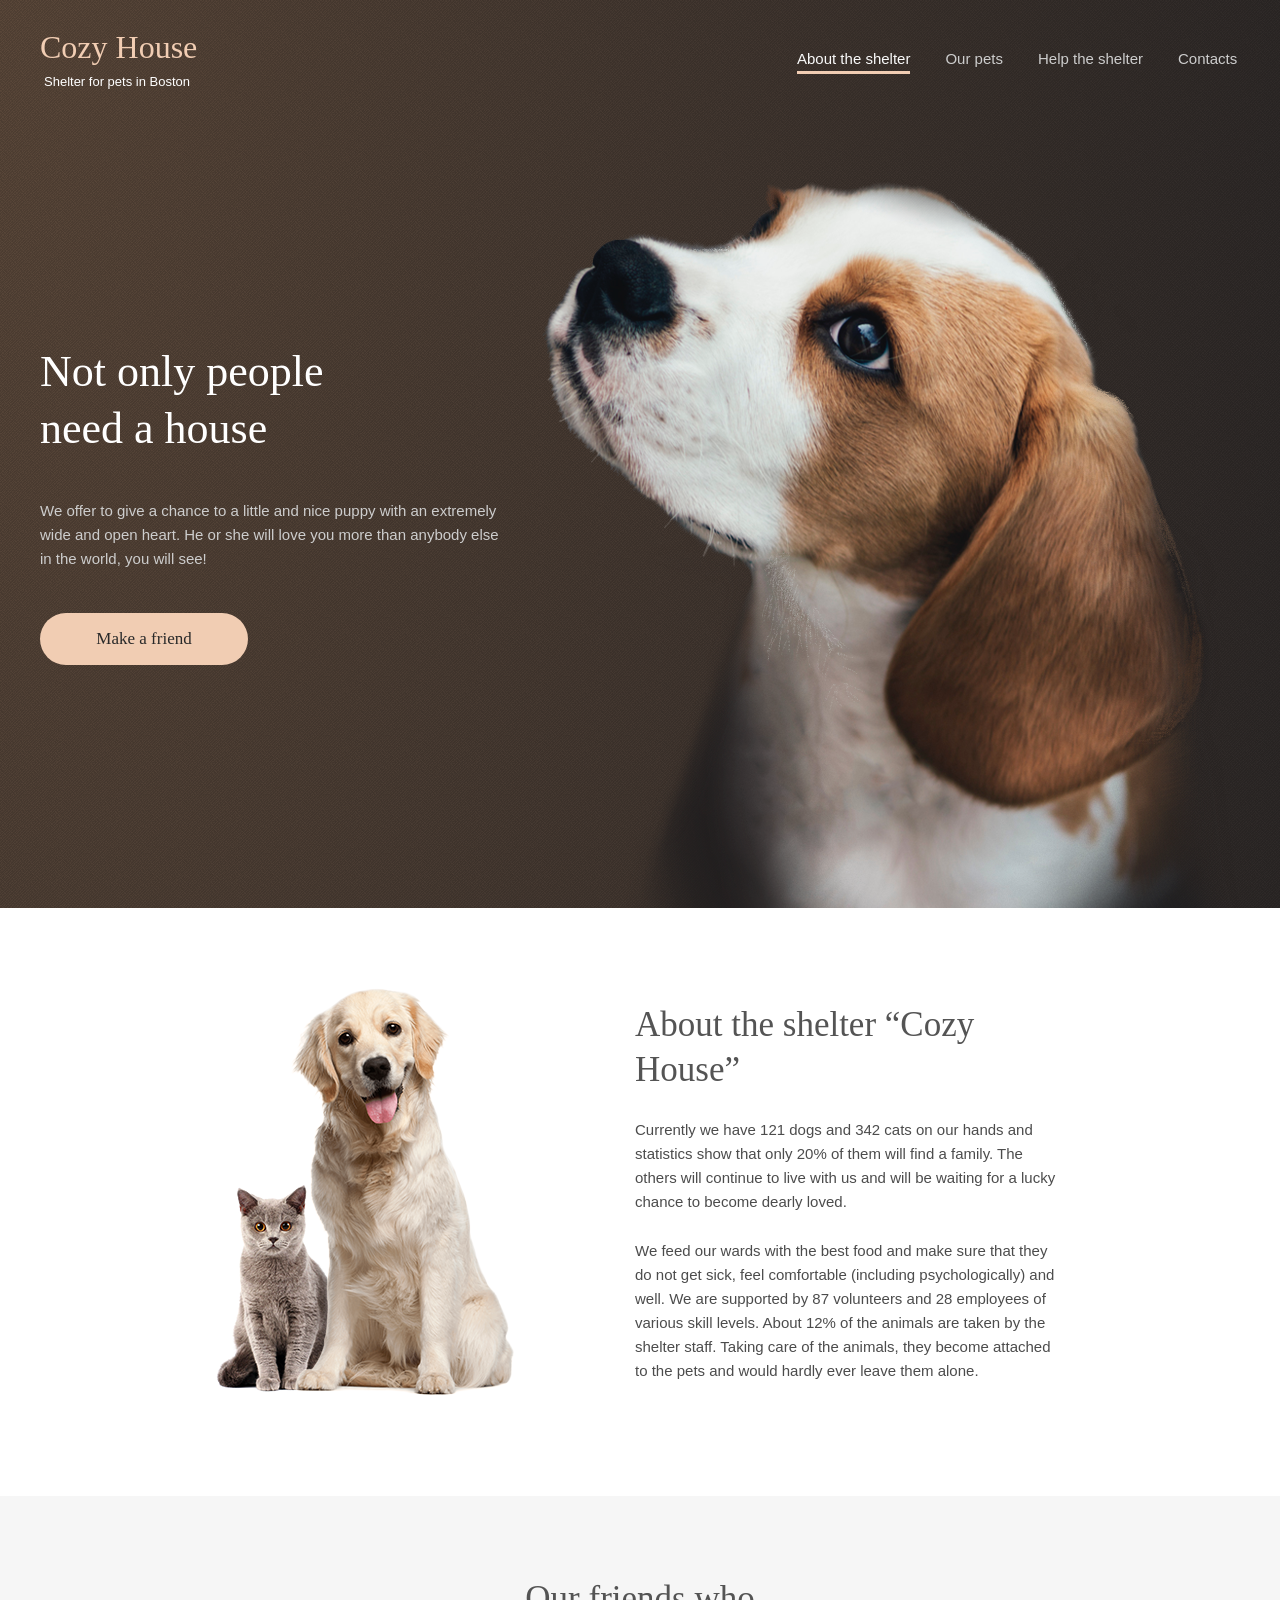
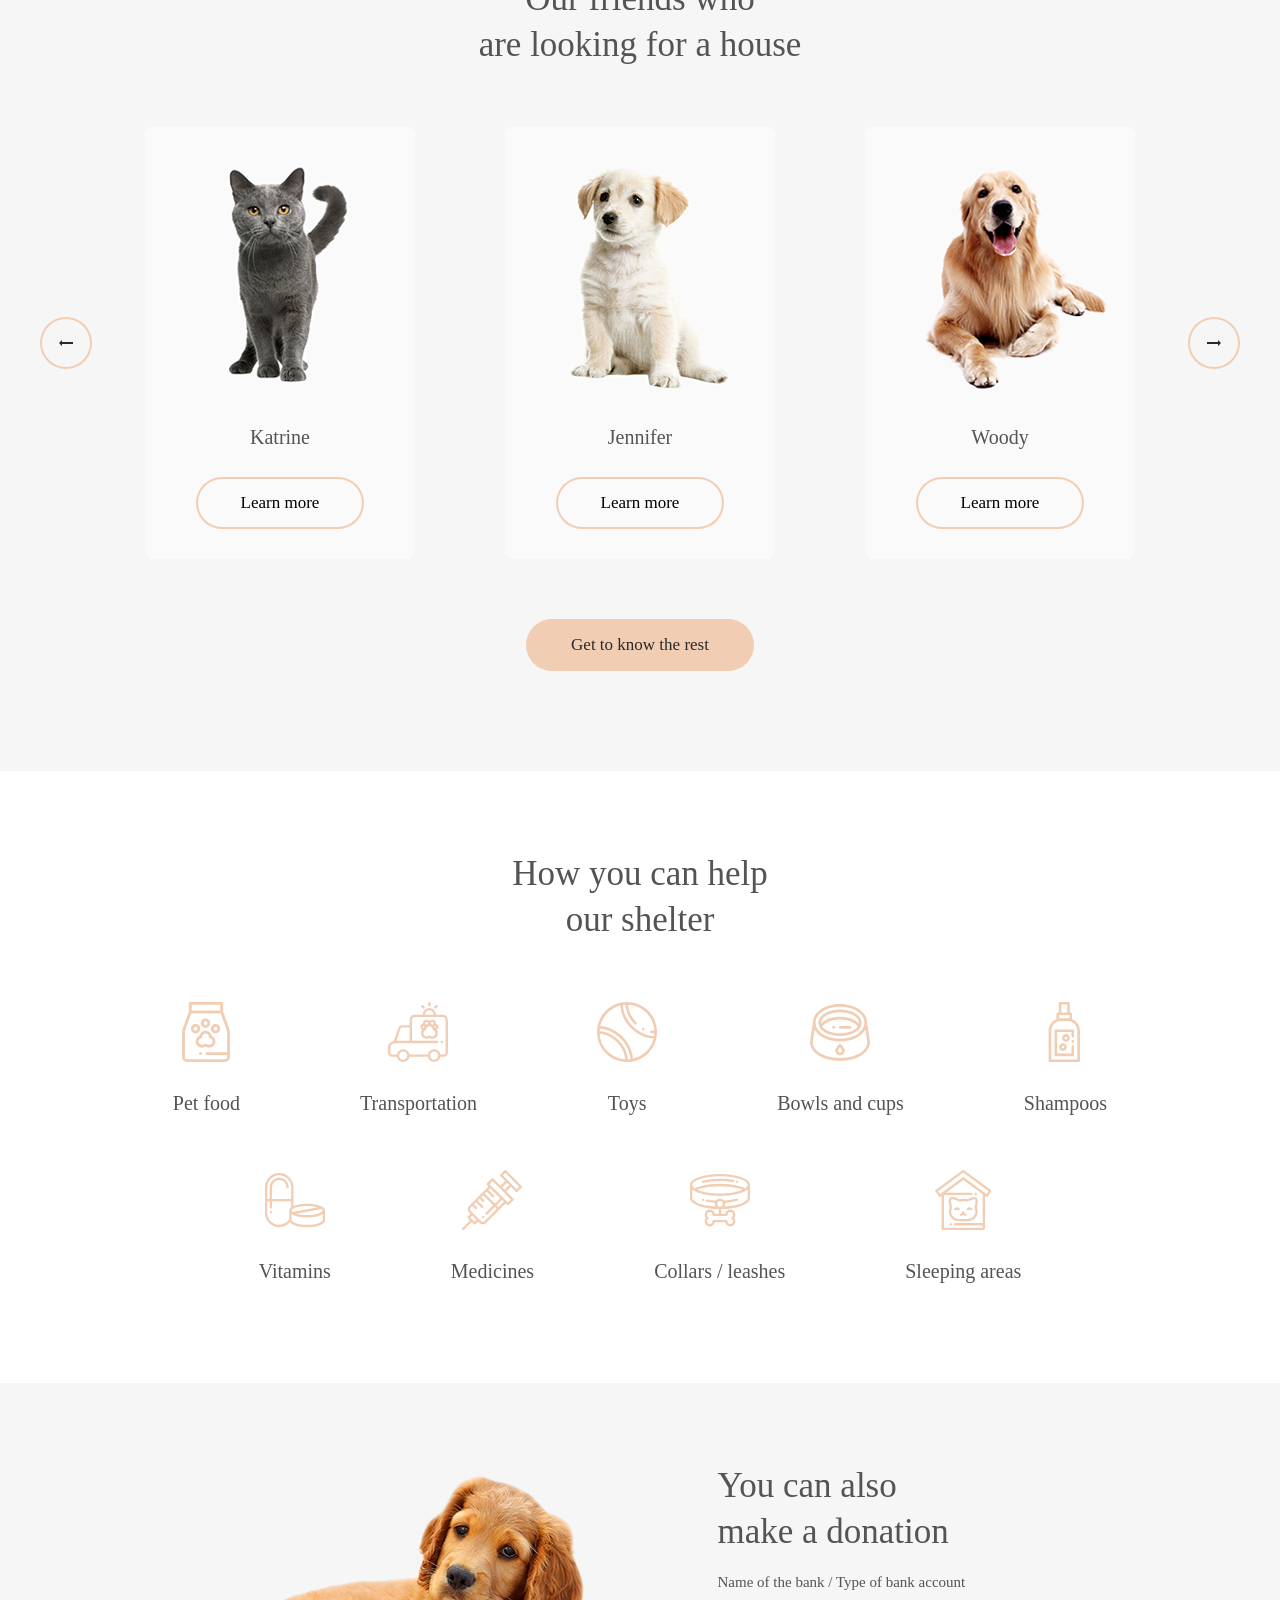
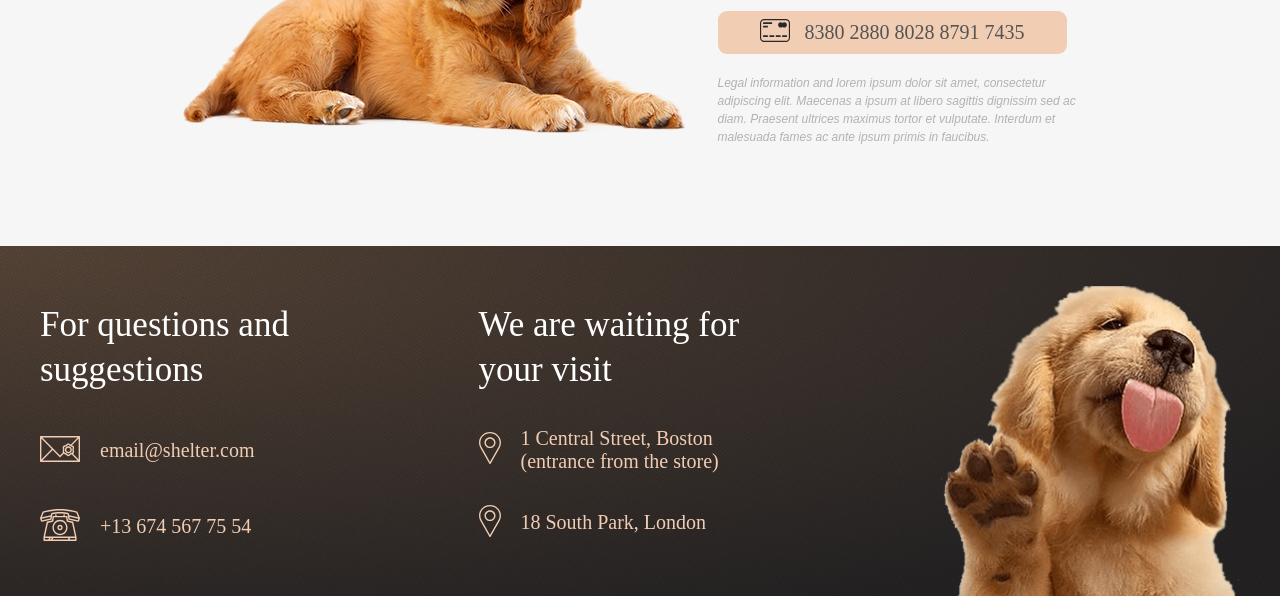
==== commit 5213cd1c: "feat: make Home 768 and Home 320 layouts" ====
--- a/index.html
+++ b/index.html
@@ -9,239 +9,246 @@
   <link rel="stylesheet" href="./css/reset.css">
 </head>
 <body class="home">
-    <header>
-        <div class="header__container">
-            <div class="logo">
-            <a href="#">
-                <div class="header__logo">
-                    <h1>Cozy House</h1>
-                </div>
-                <div class="header__subtitle">
-                    <p>Shelter for pets in Boston</p>
-                </div>
-            </a>    
-        </div>
-        <nav class="header__nav">
-            <ul class="navigation">
-                <li>
-                    <a href="index.html" class="nav__link active">About the shelter</a>
-                </li>
-                <li>
-                    <a href="pets.html" class="nav__link">Our pets</a>
-                </li>
-                <li>
-                    <a href="#help" class="nav__link">Help the shelter</a>
-                </li>
-                <li>
-                    <a href="#contacts" class="nav__link">Contacts</a>
-                </li>
-            </ul>
-        </nav>
-        </div>
-    </header>
+    <div class="wrapper-background">
+        <header class="wrapper">
+            <div class="header__container">
+                <div class="logo">
+                <a href="#">
+                        <h1>Cozy House</h1>
+                        <p>Shelter for pets in Boston</p>
+                </a>    
+            </div>
+            <nav class="header__nav">
+                <ul class="navigation">
+                    <li>
+                        <a href="index.html" class="nav__link active">About the shelter</a>
+                    </li>
+                    <li>
+                        <a href="pets.html" class="nav__link">Our pets</a>
+                    </li>
+                    <li>
+                        <a href="#help" class="nav__link">Help the shelter</a>
+                    </li>
+                    <li>
+                        <a href="#contacts" class="nav__link">Contacts</a>
+                    </li>
+                </ul>
+            </nav>
+            <button class="burger">
+                <span></span>
+                <span></span>
+                <span></span>
+            </button>
+            </div>
+        </header>
 
-    <main>
-        <section class="start__screen">
-            <div class="start__screen-content">
-                <div class="start__screen-heading">
-                    <h2>Not only people need a house</h2>
-                </div>
-                <div class="start__screen-subtitle">
-                    <p>We offer to give a chance to a little and nice puppy with an extremely wide and open heart. He or she will love you more than anybody else in the world, you will see!</p>
-                </div>
-                <button class="btn__primary" onclick="location.href='#pets'">Make a friend</button>
-            </div>
-            <div class="start__screen-img">
-                <img src="assets/start-screen-puppy.png" class="puppy__img" alt="puppy">
-            </div>
-        </section>
-        <section class="section__about" id="about">
-            <div class="about__content">
-                <div class="about__img">
-                    <img src="assets/about-pets.png" alt="About Pets">
-                </div>
-                <div class="about__text">
-                    <div class="about__heading">
-                        <h2>About the shelter “Cozy House”</h2>
-                    </div>
-                    <div class="about__subheading-1">
-                        <p>Currently we have 121 dogs and 342 cats on our hands and statistics show that only 20% of them will find a family. The others will continue to live with us and will be waiting for a lucky chance to become dearly loved.</p>
-                    </div>
-                    <div class="about__subheading-2">
-                        <p>We feed our wards with the best food and make sure that they do not get sick, feel comfortable (including psychologically) and well. We are supported by 87 volunteers and 28 employees of various skill levels. About 12% of the animals are taken by the shelter staff. Taking care of the animals, they become attached to the pets and would hardly ever leave them alone.</p>
-                    </div>
-                </div>
-            </div>
-        </section>
-        <section class="section__pets" id="pets">
-            <div class="pets__content">
-                <div class="pets__heading">
-                    <h2>Our friends who <br> are looking for a house</h2>
-                </div>
-                <div class="pets__slider">
-                    <div class="arrow">
-                        <svg width="14" height="6" viewBox="0 0 14 6" fill="none" xmlns="http://www.w3.org/2000/svg">
-                            <path d="M14 2V4H3V6L0 3L3 0V2H14Z" fill="#292929"/>
-                        </svg>
-                    </div>
-                    <div class="slider__row">
-                        <div class="pets__card">
-                            <div class="card__img">
-                                <img src="assets/pets-katrine.png" alt="katrine">
+        <main>
+            <section class="start__screen">
+                <div class="start__screen-section">
+                    <div class="start__screen-content">
+                        <div class="start__screen-heading">
+                            <h2>Not only people<br> need a house</h2>
+                        </div>
+                        <div class="start__screen-subtitle">
+                            <p>We offer to give a chance to a little and nice puppy with an extremely wide and open heart. He or she will love you more than anybody else in the world, you will see!</p>
+                        </div>
+                        <button class="btn__primary" onclick="location.href='#pets'">Make a friend</button>
+                    </div>
+                </div>
+            </section>
+            <section class="section__about" id="about">
+                <div class="about__content">
+                    <div class="about__img">
+                        <img src="assets/about-pets.png" alt="About Pets">
+                    </div>
+                    <div class="about__text">
+                        <div class="about__heading">
+                            <h2>About the shelter “Cozy House”</h2>
+                        </div>
+                        <div class="about__subheading-1">
+                            <p>Currently we have 121 dogs and 342 cats on our hands and statistics show that only 20% of them will find a family. The others will continue to live with us and will be waiting for a lucky chance to become dearly loved.</p>
+                        </div>
+                        <div class="about__subheading-2">
+                            <p>We feed our wards with the best food and make sure that they do not get sick, feel comfortable (including psychologically) and well. We are supported by 87 volunteers and 28 employees of various skill levels. About 12% of the animals are taken by the shelter staff. Taking care of the animals, they become attached to the pets and would hardly ever leave them alone.</p>
+                        </div>
+                    </div>
+                </div>
+            </section>
+            <section class="section__pets" id="pets">
+                <div class="pets__content">
+                    <div class="pets__heading">
+                        <h2>Our friends who <br> are looking for a house</h2>
+                    </div>
+                    <div class="pets__slider">
+                        <button class="arrow prev desktop">
+                            <svg width="14" height="6" viewBox="0 0 14 6" fill="none" xmlns="http://www.w3.org/2000/svg">
+                                <path d="M14 2V4H3V6L0 3L3 0V2H14Z" fill="#292929"/>
+                            </svg>
+                        </button>
+                        <div class="slider__row">
+                            <div class="pets__card">
+                                <div class="card__img">
+                                    <img src="assets/pets-katrine.png" alt="katrine">
+                                </div>
+                                <div class="card__text">
+                                    <p>Katrine</p>
+                                </div>
+                                <button class="card__btn">Learn more</button>
                             </div>
-                            <div class="card__text">
-                                <p>Katrine</p>
+                            <div class="pets__card">
+                                <div class="card__img">
+                                    <img src="assets/pets-jennifer.png" alt="jennifer">
+                                </div>
+                                <div class="card__text">
+                                    <p>Jennifer</p>
+                                </div>
+                                <button class="card__btn">Learn more</button>
                             </div>
-                            <button class="card__btn">Learn more</button>
-                        </div>
-                        <div class="pets__card">
-                            <div class="card__img">
-                                <img src="assets/pets-jennifer.png" alt="jennifer">
+                            <div class="pets__card">
+                                <div class="card__img">
+                                    <img src="assets/pets-woody.png" alt="woody">
+                                </div>
+                                <div class="card__text">
+                                    <p>Woody</p>
+                                </div>
+                                <button class="card__btn">Learn more</button>
                             </div>
-                            <div class="card__text">
-                                <p>Jennifer</p>
+                        </div>
+                        <button class="arrow prev mobile">
+                            <svg width="14" height="6" viewBox="0 0 14 6" fill="none" xmlns="http://www.w3.org/2000/svg">
+                                <path d="M14 2V4H3V6L0 3L3 0V2H14Z" fill="#292929"/>
+                            </svg>
+                        </button>
+                        <button class="arrow next">
+                            <svg width="14" height="6" viewBox="0 0 14 6" fill="none" xmlns="http://www.w3.org/2000/svg">
+                                <path d="M0 4V2L11 2V0L14 3L11 6V4L0 4Z" fill="#292929"/>
+                            </svg>
+                        </button>
+                    </div>
+                    <button class="pets__btn" onclick="location.href='pets.html'">Get to know the rest</button>
+                </div>
+            </section>
+            <section class="section__help" id="help">
+                <div class="help__content">
+                    <div class="help__heading">
+                        <h3>How you can help our shelter</h3>
+                    </div>
+                    <div class="help__list">
+                        <div class="help__icon">
+                            <svg width="60" height="60" viewBox="0 0 60 60" fill="none" xmlns="http://www.w3.org/2000/svg">
+                                <path d="M52.8978 25.4978L47.1429 9.7473V1.42852C47.1429 0.639609 46.5032 0 45.7144 0H14.2858C13.4969 0 12.8573 0.639727 12.8573 1.42852V9.74719L7.10214 25.4978C6.41927 27.3636 6.07039 29.335 6.07147 31.3219V55.0765C6.07147 57.7913 8.28011 60 10.995 60H49.005C51.7199 60 53.9285 57.7913 53.9285 55.0765V31.3219C53.9285 29.329 53.5817 27.3694 52.8978 25.4978ZM15.7142 2.85715H44.2857V8.57145H15.7142V2.85715ZM51.0715 50.1321H30.9077C30.1188 50.1321 29.4792 50.7718 29.4792 51.5606C29.4792 52.3495 30.1189 52.9891 30.9077 52.9891H51.0715V55.0763C51.0715 56.2157 50.1445 57.1427 49.005 57.1427H10.995C9.85558 57.1427 8.92862 56.2158 8.92862 55.0763V31.3219C8.92774 29.6695 9.21788 28.03 9.78573 26.4783L15.2848 11.4286H44.7152L50.2142 26.4783C50.7821 28.03 51.0722 29.6695 51.0714 31.3219L51.0715 50.1321Z" fill="#F1CDB3"/>
+                                <path d="M35.6169 33.805C35.1505 30.8772 32.6078 28.632 29.5505 28.632C26.4932 28.632 23.9504 30.8772 23.484 33.805C21.067 34.7989 19.4857 37.2756 19.6899 39.9659C19.9175 42.9637 22.3506 45.392 25.349 45.6148C26.5071 45.7011 27.6572 45.4628 28.6751 44.9259C29.2315 44.6328 29.8697 44.6326 30.4256 44.926C31.3085 45.3908 32.2914 45.6331 33.2891 45.632C33.4429 45.632 33.5974 45.6263 33.7516 45.6149C36.7502 45.3923 39.1832 42.9638 39.411 39.966C39.6152 37.2756 38.0339 34.7989 35.6169 33.805ZM36.562 39.7495C36.4405 41.35 35.1415 42.6466 33.5402 42.7655C32.9176 42.8126 32.3013 42.6851 31.7586 42.3986C31.0781 42.0394 30.3201 41.8517 29.5506 41.8517C28.781 41.8517 28.0231 42.0394 27.3425 42.3986C26.7999 42.6849 26.1849 42.8123 25.5608 42.7655C23.9597 42.6467 22.6606 41.3501 22.5391 39.7495C22.4143 38.1062 23.5296 36.6124 25.1331 36.2746C25.4588 36.206 25.7503 36.0259 25.9573 35.7653C26.1643 35.5047 26.2739 35.18 26.2671 34.8473L26.2648 34.775C26.2648 32.9632 27.7386 31.4893 29.5505 31.4893C31.3623 31.4893 32.8362 32.9632 32.8362 34.7698L32.834 34.8473C32.827 35.1801 32.9366 35.5048 33.1436 35.7654C33.3507 36.026 33.6423 36.2061 33.968 36.2746C35.5717 36.6124 36.6868 38.1062 36.562 39.7495Z" fill="#F1CDB3"/>
+                                <path d="M29.5506 25.7751C32.1108 25.7751 34.1934 23.6924 34.1934 21.1322C34.1934 18.572 32.1108 16.4893 29.5506 16.4893C26.9904 16.4893 24.9077 18.5721 24.9077 21.1322C24.9077 23.6923 26.9906 25.7751 29.5506 25.7751ZM29.5506 19.3465C30.5353 19.3465 31.3363 20.1475 31.3363 21.1322C31.3363 22.1169 30.5353 22.9179 29.5506 22.9179C28.5659 22.9179 27.7649 22.1169 27.7649 21.1322C27.7649 20.1475 28.566 19.3465 29.5506 19.3465Z" fill="#F1CDB3"/>
+                                <path d="M24.1935 26.6561C24.1935 24.0959 22.1107 22.0132 19.5506 22.0132C16.9905 22.0132 14.9078 24.096 14.9078 26.6561C14.9078 29.2162 16.9904 31.2989 19.5506 31.2989C22.1108 31.2989 24.1935 29.2162 24.1935 26.6561ZM19.5506 28.4418C18.5659 28.4418 17.7649 27.6408 17.7649 26.6561C17.7649 25.6714 18.5659 24.8704 19.5506 24.8704C20.5353 24.8704 21.3363 25.6714 21.3363 26.6561C21.3363 27.6408 20.5352 28.4418 19.5506 28.4418Z" fill="#F1CDB3"/>
+                                <path d="M39.5506 22.0131C36.9904 22.0131 34.9077 24.0959 34.9077 26.656C34.9077 29.216 36.9906 31.2988 39.5506 31.2988C42.1107 31.2988 44.1934 29.2162 44.1934 26.656C44.1934 24.0958 42.1107 22.0131 39.5506 22.0131ZM39.5506 28.4418C38.5658 28.4418 37.7649 27.6408 37.7649 26.6561C37.7649 25.6714 38.5659 24.8704 39.5506 24.8704C40.5353 24.8704 41.3363 25.6714 41.3363 26.6561C41.3363 27.6408 40.5353 28.4418 39.5506 28.4418Z" fill="#F1CDB3"/>
+                                <path d="M24.6934 50.1322H24.3465C23.5576 50.1322 22.918 50.7719 22.918 51.5607C22.918 52.3496 23.5577 52.9892 24.3465 52.9892H24.6934C25.4823 52.9892 26.1219 52.3495 26.1219 51.5607C26.122 50.7719 25.4824 50.1322 24.6934 50.1322Z" fill="#F1CDB3"/>
+                            </svg>
+                            <p class="help__text">Pet food</p>
+                        </div>
+                        <div class="help__icon">
+                            <svg width="61" height="60" viewBox="0 0 61 60" fill="none" xmlns="http://www.w3.org/2000/svg">
+                                <path d="M55.0279 12.7115H48.0049V12.5095C48.0049 8.87665 45.0495 5.92118 41.4167 5.92118C37.7838 5.92118 34.8284 8.87665 34.8284 12.5095V12.7115H26.5806C23.8649 12.7115 21.6556 14.9209 21.6556 17.6365V23.2009H14.2693C12.5073 23.2009 10.9411 24.2562 10.2793 25.8893C10.2697 25.9133 10.2608 25.9375 10.2526 25.962L5.99157 38.8689C5.9529 38.8919 5.90357 38.9191 5.84216 38.9498C5.59853 39.0714 5.14279 39.2568 4.35857 39.4484C3.11412 39.7499 2.0074 40.4616 1.21672 41.4688C0.426051 42.4759 -0.00253772 43.72 1.13048e-05 45.0004V51.0987C1.13048e-05 53.1406 1.66114 54.8018 3.70302 54.8018L8.92724 54.802C9.47884 57.7562 12.0749 59.9999 15.1867 59.9999C18.2984 59.9999 20.8944 57.7561 21.4461 54.8021L39.8707 54.8024C40.4224 57.7564 43.0184 59.9999 46.1301 59.9999C49.2416 59.9999 51.8376 57.7565 52.3894 54.8026L55.7071 54.8027C58.2467 54.8027 59.9529 53.0963 59.9529 50.5568V20.08C59.9529 13.4295 56.5086 12.7115 55.0279 12.7115ZM37.1721 12.5095C37.1721 10.169 39.0762 8.26493 41.4167 8.26493C43.7571 8.26493 45.6612 10.169 45.6612 12.5095V12.7115H37.1721V12.5095ZM12.4648 26.7379C12.6145 26.3833 12.8657 26.0809 13.1867 25.8686C13.5077 25.6563 13.8843 25.5436 14.2692 25.5447H21.6554V38.8266H8.47372L12.4648 26.7379ZM15.1867 57.6562C12.967 57.6562 11.1612 55.8504 11.1612 53.6307C11.1612 53.6033 11.1627 53.5762 11.1633 53.5488C11.1641 53.5069 11.1643 53.465 11.1665 53.4234C11.1668 53.4168 11.1676 53.4104 11.168 53.4038C11.2861 51.2894 13.0435 49.6052 15.1867 49.6052C17.1261 49.6052 18.7497 50.9841 19.1285 52.8129L19.1302 52.82C19.1429 52.882 19.154 52.9445 19.1638 53.0076L19.1657 53.018C19.1727 53.0638 19.1779 53.1101 19.1833 53.1564C19.1857 53.1775 19.1891 53.1983 19.1912 53.2194C19.1949 53.2554 19.1968 53.2921 19.1995 53.3285C19.2019 53.3602 19.2052 53.3916 19.2068 53.4235C19.2085 53.4563 19.2085 53.4896 19.2093 53.5226C19.2102 53.5586 19.212 53.5944 19.212 53.6306C19.2122 55.8504 17.4063 57.6562 15.1867 57.6562ZM46.1301 57.6562C43.9104 57.6562 42.1045 55.8504 42.1045 53.6307C42.1045 53.5783 42.1065 53.5263 42.1085 53.4743C42.1091 53.4576 42.109 53.4405 42.1098 53.4238C42.1118 53.3852 42.1156 53.3471 42.1186 53.3088C42.121 53.2791 42.1224 53.2491 42.1254 53.2196C42.1267 53.207 42.1288 53.1947 42.1301 53.1823C42.1437 53.06 42.1621 52.939 42.1865 52.8203C42.1872 52.8168 42.1881 52.8134 42.1889 52.8099C42.569 50.9826 44.1915 49.6053 46.1301 49.6053C46.6849 49.6053 47.214 49.7181 47.6954 49.9222C49.1398 50.5341 50.1554 51.966 50.1554 53.6308C50.1554 55.8504 48.3497 57.6562 46.1301 57.6562ZM55.7071 52.4588L52.3913 52.4587C52.3874 52.4379 52.3824 52.4175 52.3783 52.3968C52.3507 52.2591 52.3189 52.1222 52.283 51.9864C52.267 51.927 52.2502 51.8679 52.2325 51.809C52.2215 51.7724 52.2107 51.7358 52.1992 51.6994C52.1795 51.6382 52.1588 51.5772 52.1372 51.5166C52.1257 51.4842 52.1148 51.4513 52.1027 51.4191C52.0766 51.3492 52.0492 51.2799 52.0205 51.211C52.0115 51.1892 52.0033 51.1669 51.994 51.1452C51.9553 51.0542 51.9145 50.9641 51.8717 50.875C51.8663 50.8639 51.8604 50.8532 51.855 50.8422C51.8176 50.7656 51.7787 50.6897 51.7383 50.6146C51.7234 50.5871 51.7076 50.5602 51.6924 50.5329C51.6602 50.4749 51.6271 50.4175 51.5931 50.3606C51.5746 50.3297 51.5554 50.2995 51.5363 50.2689C51.484 50.1846 51.4296 50.1016 51.373 50.0201C51.3174 49.9395 51.26 49.8602 51.2008 49.7821C51.1638 49.7337 51.1261 49.6858 51.0878 49.6385C51.0649 49.6102 51.0424 49.5819 51.0191 49.554C50.9774 49.5043 50.9349 49.4553 50.8917 49.4069C50.8704 49.383 50.8497 49.3585 50.828 49.3349C50.7742 49.2763 50.7193 49.2188 50.6633 49.1623C50.6513 49.1501 50.6398 49.1374 50.6276 49.1253C50.5585 49.0563 50.4879 48.989 50.4157 48.9233C50.4004 48.9092 50.3843 48.896 50.3687 48.882C50.3122 48.8315 50.2551 48.7815 50.1967 48.7329C50.1711 48.7116 50.1448 48.6912 50.1189 48.6704C50.0695 48.6304 50.0195 48.5911 49.969 48.5525C49.9392 48.53 49.9091 48.5081 49.879 48.4861C49.7516 48.3927 49.6207 48.3043 49.4865 48.221C49.4537 48.2004 49.4208 48.1802 49.3875 48.1602C49.3356 48.1292 49.2831 48.0993 49.2303 48.0698C49.1978 48.0516 49.1654 48.0331 49.1326 48.0155C49.0752 47.9847 49.017 47.9553 48.9585 47.9262C48.9294 47.9117 48.9007 47.8966 48.8714 47.8826C48.7948 47.8461 48.7175 47.8111 48.6395 47.7776C48.6276 47.7725 48.6158 47.7667 48.6038 47.7616C48.5131 47.7233 48.4215 47.6871 48.3291 47.6531C48.3027 47.6433 48.2759 47.6348 48.2493 47.6254C48.1829 47.602 48.1165 47.5789 48.0492 47.5575C48.014 47.5464 47.9783 47.5363 47.9428 47.5258C47.8832 47.5081 47.8234 47.4906 47.7631 47.4746C47.7244 47.4643 47.6855 47.4549 47.6465 47.4453C47.548 47.421 47.4489 47.3992 47.3494 47.3798C47.2904 47.3684 47.2313 47.3578 47.172 47.348C47.1313 47.3413 47.0906 47.3345 47.0497 47.3287C46.9881 47.3199 46.9263 47.3121 46.8645 47.3051C46.8252 47.3006 46.7861 47.2956 46.7466 47.2919C46.678 47.2856 46.6094 47.2803 46.5407 47.2762C46.507 47.2741 46.4738 47.271 46.44 47.2694C46.3367 47.2643 46.2333 47.2617 46.1299 47.2615C46.026 47.2615 45.9226 47.2645 45.8199 47.2694C45.7861 47.271 45.7527 47.2741 45.7191 47.2762C45.6503 47.2806 45.5816 47.2853 45.5134 47.2919C45.4738 47.2958 45.4347 47.3007 45.3953 47.3052C45.3334 47.3124 45.2717 47.3199 45.2104 47.3288C45.1693 47.3348 45.1285 47.3415 45.0877 47.3483C44.9876 47.3649 44.8879 47.3838 44.7886 47.4049C44.7303 47.4175 44.6721 47.431 44.6141 47.4453C44.5747 47.4549 44.5355 47.4645 44.4965 47.4748C44.4367 47.4906 44.3775 47.5079 44.3185 47.5254C44.2824 47.5362 44.246 47.5464 44.2102 47.5578C44.1445 47.5788 44.0791 47.601 44.0141 47.6242C43.9862 47.6341 43.958 47.6431 43.9302 47.6534C43.8381 47.6874 43.7469 47.7233 43.6569 47.7613C43.642 47.7677 43.6275 47.7747 43.6126 47.7812C43.5375 47.8136 43.463 47.847 43.3894 47.8822C43.3583 47.897 43.328 47.913 43.2972 47.9283C43.2407 47.9566 43.1842 47.9849 43.1286 48.0147C43.0943 48.0331 43.0604 48.0524 43.0265 48.0715C42.9753 48.1001 42.9245 48.1293 42.8741 48.1592C42.7556 48.2304 42.6393 48.3051 42.5254 48.3833C42.478 48.416 42.4311 48.4494 42.3846 48.4835C42.3526 48.5068 42.3205 48.53 42.289 48.5539C42.2408 48.5904 42.1936 48.6281 42.1465 48.6659C42.1181 48.6888 42.0894 48.711 42.0614 48.7343C42.0073 48.7795 41.9543 48.826 41.9017 48.8727C41.8821 48.8901 41.8621 48.9069 41.8428 48.9244C41.7716 48.9892 41.702 49.0556 41.6339 49.1235C41.6167 49.1406 41.6004 49.1587 41.5833 49.176C41.5328 49.2276 41.4826 49.2795 41.4338 49.3328C41.4094 49.3595 41.3858 49.387 41.3619 49.414C41.3217 49.4594 41.2818 49.5049 41.2429 49.5514C41.2176 49.5817 41.1929 49.6126 41.1682 49.6434C41.1321 49.6881 41.0965 49.7331 41.0616 49.7788C40.9779 49.889 40.8977 50.0018 40.821 50.1169C40.789 50.165 40.7581 50.2137 40.7275 50.2627C40.7065 50.2962 40.6853 50.3296 40.665 50.3635C40.6334 50.4161 40.6031 50.4695 40.5731 50.5232C40.5556 50.5545 40.5374 50.5854 40.5203 50.6172C40.4842 50.684 40.4499 50.752 40.4162 50.8202C40.4067 50.8394 40.3965 50.858 40.3873 50.8774C40.3451 50.965 40.305 51.0536 40.2669 51.143C40.2553 51.1703 40.2449 51.1982 40.2337 51.2258C40.2078 51.2889 40.1822 51.3523 40.1583 51.4165C40.1449 51.4524 40.1329 51.4887 40.1201 51.5247C40.0999 51.5817 40.0805 51.6389 40.0619 51.6964C40.0493 51.7355 40.0377 51.7751 40.0259 51.8146C39.9971 51.911 39.9706 52.008 39.9465 52.1056C39.9326 52.162 39.9196 52.2187 39.9072 52.2758C39.8981 52.3171 39.8892 52.3585 39.881 52.4001C39.8772 52.4198 39.8724 52.4391 39.8687 52.4588L21.4476 52.4585C21.4437 52.4382 21.4389 52.4181 21.4349 52.3979C21.427 52.3578 21.4184 52.3181 21.4098 52.2783C21.3758 52.1215 21.3357 51.9659 21.2897 51.8122C21.2783 51.774 21.267 51.7358 21.2549 51.6978C21.2359 51.6389 21.2161 51.5804 21.1954 51.5221C21.1831 51.4872 21.1712 51.452 21.1583 51.4174C21.1339 51.3522 21.1083 51.2875 21.0816 51.2232C21.0708 51.1967 21.0607 51.1697 21.0495 51.1435C21.0113 51.0538 20.9711 50.965 20.9288 50.8771C20.9202 50.8594 20.9108 50.8423 20.9022 50.8247C20.8679 50.7548 20.8324 50.6855 20.7955 50.6169C20.7789 50.5859 20.7611 50.5556 20.7438 50.525C20.7134 50.4707 20.6828 50.4166 20.6508 50.3634C20.6306 50.3297 20.6097 50.2968 20.5889 50.2636C20.5582 50.2143 20.5269 50.1654 20.4948 50.1169C20.4181 50.0019 20.3379 49.8893 20.2543 49.7792C20.2195 49.7335 20.1839 49.6885 20.1478 49.6438C20.123 49.613 20.0983 49.582 20.0729 49.5516C20.034 49.5055 19.9945 49.4598 19.9543 49.4147C19.9302 49.3876 19.9065 49.3599 19.882 49.3331C19.8338 49.2803 19.7841 49.2289 19.734 49.1778C19.7165 49.1599 19.6997 49.1413 19.6819 49.1238C19.6139 49.0559 19.5444 48.9897 19.4734 48.925C19.4537 48.907 19.4331 48.89 19.4132 48.8722C19.3611 48.8255 19.3083 48.7798 19.2547 48.7349C19.2264 48.7114 19.1973 48.6888 19.1686 48.6657C19.122 48.6282 19.0751 48.5908 19.0273 48.5546C18.9955 48.5304 18.9632 48.5071 18.931 48.4836C18.8847 48.4497 18.838 48.4165 18.7909 48.3838C18.7103 48.3285 18.6284 48.2749 18.5454 48.2232C18.511 48.2016 18.4763 48.1803 18.4415 48.1594C18.3914 48.1296 18.3409 48.1006 18.2901 48.0722C18.2558 48.053 18.2217 48.0336 18.187 48.0151C18.1317 47.9856 18.076 47.957 18.0198 47.9293C17.9886 47.9137 17.9578 47.8975 17.9263 47.8824C17.8536 47.8478 17.7802 47.8146 17.7062 47.7827C17.6904 47.7758 17.6749 47.7683 17.659 47.7615C17.5689 47.7234 17.4779 47.6875 17.3861 47.6536C17.3578 47.6432 17.3291 47.6341 17.3006 47.624C17.2361 47.601 17.1713 47.579 17.1061 47.558C17.07 47.5465 17.0333 47.5362 16.9969 47.5254C16.9381 47.5078 16.8791 47.491 16.8198 47.4751C16.7806 47.4646 16.7411 47.455 16.7016 47.4454C16.5452 47.4067 16.3874 47.3743 16.2284 47.3484C16.1876 47.3417 16.1468 47.3349 16.1057 47.3289C16.0441 47.3202 15.9824 47.3123 15.9206 47.3054C15.8814 47.3008 15.8422 47.2959 15.8027 47.292C15.7342 47.2857 15.6656 47.2805 15.5968 47.2763C15.5632 47.2742 15.5299 47.2711 15.4962 47.2695C15.3929 47.2644 15.2895 47.2618 15.1861 47.2617C15.0822 47.2617 14.9789 47.2646 14.876 47.2695C14.8423 47.2711 14.8089 47.2742 14.7752 47.2763C14.7065 47.2808 14.6378 47.2854 14.5696 47.292C14.53 47.2959 14.4907 47.3008 14.4513 47.3054C14.3897 47.3123 14.3281 47.3202 14.2667 47.3289C14.2254 47.3349 14.1845 47.3417 14.1436 47.3484C14.0435 47.3648 13.9438 47.3837 13.8447 47.405C13.7865 47.4175 13.7288 47.431 13.6711 47.4452C13.6314 47.4549 13.5915 47.4646 13.5522 47.4751C13.4933 47.4909 13.4347 47.5076 13.3764 47.5251C13.3396 47.536 13.3026 47.5465 13.266 47.558C13.2015 47.5784 13.1378 47.6007 13.0742 47.6231C13.0447 47.6334 13.0151 47.6429 12.9859 47.6536C12.8943 47.6875 12.8036 47.7231 12.714 47.761C12.6959 47.7687 12.6782 47.7773 12.6601 47.7851C12.5885 47.8162 12.5173 47.8481 12.447 47.8817C12.4142 47.8974 12.382 47.9143 12.3495 47.9306C12.2947 47.9577 12.2403 47.9855 12.1863 48.0142C12.1507 48.0333 12.1157 48.0534 12.0804 48.0732C12.0307 48.1011 11.9811 48.1292 11.9323 48.1585C11.8487 48.2086 11.7662 48.2604 11.6849 48.3141C11.6497 48.3373 11.6148 48.3608 11.5801 48.3847C11.5342 48.4163 11.489 48.4488 11.4438 48.4816C11.4104 48.506 11.3768 48.5302 11.3439 48.5553C11.2978 48.5903 11.2526 48.6263 11.2075 48.6625C11.1771 48.6869 11.1464 48.7107 11.1167 48.7356C11.0659 48.7778 11.0165 48.8214 10.9671 48.8651C10.9442 48.8854 10.9207 48.9051 10.898 48.9257C10.8278 48.9898 10.759 49.0554 10.6916 49.1225C10.6708 49.1433 10.6508 49.1651 10.6302 49.1862C10.5834 49.2342 10.5369 49.2822 10.4917 49.3315C10.4653 49.3602 10.44 49.3899 10.4142 49.4191C10.376 49.4623 10.3379 49.5056 10.301 49.5499C10.2743 49.5817 10.2483 49.6143 10.2223 49.6468C10.1876 49.6897 10.1535 49.7331 10.12 49.777C10.0611 49.8544 10.0039 49.9332 9.94853 50.0132C9.92419 50.0482 9.90021 50.0835 9.87657 50.1189C9.84575 50.1653 9.81599 50.2123 9.78634 50.2594C9.76431 50.2946 9.74216 50.3295 9.72083 50.3651C9.69048 50.4156 9.66154 50.467 9.63259 50.5183C9.61384 50.5517 9.5945 50.5847 9.57622 50.6185C9.54246 50.6817 9.50976 50.7454 9.47814 50.8097C9.46665 50.8327 9.45446 50.8552 9.44333 50.8784C9.40161 50.9651 9.36189 51.0529 9.32403 51.1417C9.31114 51.172 9.29966 51.2028 9.28724 51.2333C9.26263 51.2936 9.23814 51.354 9.2154 51.4151C9.20146 51.4525 9.1888 51.4904 9.17556 51.5281C9.15611 51.5835 9.13689 51.639 9.11896 51.695C9.10607 51.7352 9.09411 51.7757 9.08204 51.8163C9.06575 51.871 9.04993 51.9258 9.03505 51.9811C9.00897 52.0781 8.98533 52.1757 8.96415 52.2739C8.95501 52.3161 8.94587 52.3581 8.93755 52.4007C8.9338 52.4199 8.92911 52.4389 8.92548 52.4581H3.70302C2.95349 52.4581 2.34376 51.8484 2.34376 51.0987V45.0004C2.34219 44.2451 2.59496 43.5113 3.06134 42.9171C3.52772 42.323 4.18054 41.9032 4.91462 41.7254C5.58247 41.5621 6.15611 41.376 6.6245 41.1705H49.1861C49.8332 41.1705 50.3579 40.6458 50.3579 39.9986C50.3579 39.3515 49.8332 38.8267 49.1861 38.8267H23.9993V17.6365C23.9993 16.2133 25.1574 15.0552 26.5806 15.0552H55.0277C57.2738 15.0552 57.609 18.2034 57.609 20.08V50.5567C57.609 52.2118 56.4174 52.4588 55.7071 52.4588Z" fill="#F1CDB3"/>
+                                <path d="M50.4606 24.8147C50.4607 23.2763 49.3801 21.9863 47.9384 21.6615C47.9461 21.5806 47.9522 21.4992 47.9546 21.4169C47.9814 20.4633 47.6252 19.5567 46.9517 18.864C46.2667 18.1596 45.3101 17.7557 44.3269 17.7557C43.1389 17.7557 42.0808 18.3338 41.4183 19.2239C40.7563 18.3338 39.6973 17.7557 38.5066 17.7557C37.5321 17.7557 36.5821 18.1544 35.9002 18.8498C35.223 19.5402 34.8601 20.4483 34.8787 21.4064C34.8803 21.4923 34.8862 21.5773 34.8938 21.6618C33.4526 21.987 32.3727 23.2766 32.3727 24.8147C32.3727 26.1163 33.1464 27.2399 34.2576 27.7519C33.4748 28.7206 33.018 29.9464 33.018 31.2423C33.018 34.3028 35.5078 36.7927 38.5683 36.7927C39.5764 36.7927 40.5605 36.5172 41.4167 36.0051C42.2775 36.5202 43.2619 36.7924 44.265 36.7927C47.3255 36.7927 49.8154 34.3028 49.8154 31.2423C49.8154 29.9462 49.3586 28.7206 48.5758 27.7519C49.6871 27.2399 50.4606 26.1163 50.4606 24.8147ZM44.3269 20.0996C44.6809 20.0996 45.0251 20.2448 45.2713 20.4979C45.4997 20.7328 45.6205 21.0357 45.6118 21.3508C45.5915 22.0692 45.0091 22.6602 44.3133 22.6682C44.1269 22.668 43.9426 22.6279 43.773 22.5505C43.752 22.5408 43.7314 22.5304 43.7103 22.5209C43.6035 22.4646 43.5058 22.3927 43.4201 22.3077C43.1753 22.0648 43.0412 21.7384 43.0426 21.3885C43.0455 20.6778 43.6217 20.0996 44.3269 20.0996ZM37.5733 20.491C37.6946 20.3665 37.8398 20.2677 38.0001 20.2005C38.1604 20.1332 38.3326 20.0988 38.5064 20.0994C39.2138 20.0994 39.7899 20.6762 39.7907 21.3851C39.7916 21.5579 39.7578 21.7291 39.6913 21.8885C39.6248 22.048 39.527 22.1925 39.4036 22.3135C39.3199 22.3959 39.2248 22.466 39.1213 22.5217C39.083 22.5391 39.0456 22.5577 39.0078 22.5758C38.855 22.6389 38.691 22.6704 38.5258 22.6683C37.8204 22.6567 37.2355 22.0704 37.2218 21.3613C37.2155 21.0374 37.3404 20.7285 37.5733 20.491ZM34.7165 24.8148C34.7164 24.3245 35.1153 23.9257 35.6053 23.9257C36.0957 23.9257 36.4944 24.3245 36.4944 24.8148C36.4944 24.9155 36.4769 25.0118 36.4459 25.1022C36.4166 25.1611 36.3884 25.2207 36.3612 25.2808C36.2044 25.5341 35.9247 25.7038 35.6055 25.7038C35.1153 25.7038 34.7165 25.305 34.7165 24.8148ZM44.265 34.4492C43.5 34.4489 42.7603 34.175 42.1796 33.6769C41.9673 33.4945 41.6966 33.3943 41.4167 33.3946C41.1368 33.3944 40.8661 33.4946 40.6538 33.6769C40.0731 34.175 39.3334 34.4489 38.5683 34.4492C36.8002 34.4492 35.3617 33.0107 35.3617 31.2426C35.3617 29.9023 36.2068 28.6919 37.4644 28.2307C37.6707 28.1551 37.8516 28.023 37.9864 27.8495C38.1212 27.676 38.2045 27.4681 38.2268 27.2495C38.2597 26.9273 38.3411 26.6118 38.4682 26.3139C38.51 26.2346 38.5491 26.1537 38.5843 26.0707C38.8951 25.4851 39.3806 25.0108 39.9733 24.7136C40.0243 24.6912 40.0746 24.6676 40.1246 24.6428C40.532 24.4648 40.972 24.3731 41.4167 24.3737C41.8748 24.3737 42.311 24.4692 42.7063 24.6417C42.7562 24.6665 42.8066 24.6899 42.8576 24.7123C43.4514 25.0094 43.9378 25.4843 44.2491 26.0707C44.2843 26.1537 44.3234 26.2346 44.3651 26.3139C44.4923 26.6118 44.5737 26.9273 44.6065 27.2495C44.6288 27.4681 44.7121 27.676 44.847 27.8495C44.9818 28.023 45.1626 28.1551 45.3689 28.2307C46.6266 28.692 47.4716 29.9023 47.4716 31.2426C47.4716 33.0106 46.0332 34.4492 44.265 34.4492ZM47.228 25.7038C46.9088 25.7038 46.6291 25.5341 46.4723 25.2808C46.4451 25.2208 46.4168 25.1612 46.3875 25.1022C46.3556 25.0097 46.3392 24.9126 46.339 24.8148C46.339 24.3245 46.7378 23.9257 47.2281 23.9257C47.7183 23.9257 48.1171 24.3245 48.1171 24.8148C48.117 25.3049 47.7182 25.7038 47.228 25.7038Z" fill="#F1CDB3"/>
+                                <path d="M55.0428 39.7758C55.0278 39.7007 55.0054 39.6273 54.9761 39.5566C54.9469 39.4857 54.9108 39.4178 54.8683 39.3539C54.8261 39.2897 54.7774 39.23 54.723 39.1758C54.6687 39.1214 54.6091 39.0727 54.5449 39.0305C54.4168 38.9457 54.2735 38.8864 54.123 38.8559C53.9722 38.8254 53.8168 38.8254 53.666 38.8559C53.591 38.8712 53.5171 38.8934 53.4456 38.9227C53.3753 38.952 53.3074 38.9884 53.2441 39.0305C53.1796 39.0727 53.1199 39.1219 53.066 39.1758C53.0119 39.2297 52.9627 39.2895 52.9195 39.3539C52.8773 39.4172 52.8408 39.4852 52.8128 39.5566C52.7835 39.627 52.7601 39.7008 52.746 39.7758C52.7308 39.8508 52.7226 39.9281 52.7226 40.0043C52.7226 40.0803 52.7308 40.1578 52.746 40.234C52.7601 40.3078 52.7835 40.3816 52.8128 40.4531C52.8421 40.5234 52.8785 40.5914 52.9206 40.6547C52.9627 40.7191 53.0119 40.7789 53.066 40.8328C53.1199 40.8867 53.1796 40.9359 53.2441 40.9793C53.3074 41.0215 53.3753 41.0566 53.4456 41.0859C53.5171 41.1152 53.591 41.1387 53.666 41.1527C53.7411 41.168 53.8184 41.1762 53.8945 41.1762C53.9706 41.1762 54.0481 41.168 54.123 41.1527C54.198 41.1387 54.2718 41.1152 54.3421 41.0859C54.4136 41.0566 54.4816 41.0215 54.5449 40.9793C54.6094 40.9359 54.6692 40.8867 54.723 40.8328C54.7769 40.7789 54.8261 40.7191 54.8683 40.6547C54.9104 40.5914 54.9468 40.5234 54.9761 40.4531C55.0054 40.3816 55.0276 40.3078 55.0428 40.234C55.0581 40.1578 55.0662 40.0803 55.0662 40.0043C55.0662 39.9281 55.0581 39.8508 55.0428 39.7758Z" fill="#F1CDB3"/>
+                                <path d="M41.4167 0C40.7696 0 40.2448 0.524648 40.2448 1.17188V3.13359C40.2448 3.78082 40.7696 4.30547 41.4167 4.30547C42.0639 4.30547 42.5885 3.7807 42.5885 3.13359V1.17188C42.5885 0.524648 42.0639 0 41.4167 0Z" fill="#F1CDB3"/>
+                                <path d="M36.4797 4.55659L34.844 3.27234C34.723 3.1773 34.5844 3.10703 34.4362 3.06555C34.288 3.02407 34.1331 3.01218 33.9803 3.03057C33.8275 3.04896 33.6798 3.09727 33.5457 3.17273C33.4116 3.24819 33.2936 3.34934 33.1986 3.47038C32.799 3.97944 32.8877 4.71608 33.3966 5.11569L35.0323 6.39995C35.2384 6.56221 35.493 6.65035 35.7553 6.65015C35.933 6.65039 36.1084 6.61017 36.2682 6.53253C36.4281 6.45488 36.5681 6.34186 36.6778 6.20202C37.0775 5.69284 36.9888 4.9562 36.4797 4.55659Z" fill="#F1CDB3"/>
+                                <path d="M49.6348 3.47021C49.2352 2.96115 48.4987 2.87244 47.9894 3.27216L46.3537 4.55642C45.8446 4.95603 45.7559 5.69267 46.1556 6.20185C46.2652 6.34177 46.4053 6.45487 46.5651 6.53254C46.725 6.61021 46.9004 6.65042 47.0781 6.6501C47.3404 6.65028 47.5951 6.56214 47.8011 6.3999L49.4368 5.11564C49.9459 4.71603 50.0346 3.97939 49.6348 3.47021Z" fill="#F1CDB3"/>
+                            </svg>
+                            <p class="help__text">Transportation</p>
+                        </div>
+                        <div class="help__icon">
+                            <svg width="60" height="60" viewBox="0 0 60 60" fill="none" xmlns="http://www.w3.org/2000/svg">
+                                <path d="M51.2132 8.78672C45.5469 3.1207 38.0133 0 30 0C21.9867 0 14.4531 3.1207 8.78684 8.78672C3.12047 14.4531 0 21.9866 0 30C0 38.0134 3.12047 45.5469 8.78684 51.2133C14.4531 56.8793 21.9867 60 30 60C38.0133 60 45.5469 56.8793 51.2132 51.2133C56.8795 45.5469 60 38.0134 60 30C60 21.9866 56.8795 14.4531 51.2132 8.78672ZM10.6314 49.3685C5.90438 44.6415 3.11918 38.4906 2.67352 31.8832C3.39 31.9077 4.1223 31.9755 4.86223 32.0856C10.1654 32.8733 15.5023 35.7234 19.8894 40.1106C24.2766 44.4979 27.1266 49.8346 27.9144 55.1379C28.0223 55.8586 28.0894 56.5849 28.1154 57.3132C21.7419 56.8775 15.4928 54.2298 10.6314 49.3685ZM30.7262 57.3682C30.7013 56.4931 30.6239 55.6203 30.4946 54.7545C29.6251 48.9019 26.5139 43.046 21.7338 38.2659C16.9538 33.4859 11.098 30.3746 5.2452 29.5051C4.37502 29.3751 3.49781 29.2977 2.61832 29.2732C2.64105 28.3972 2.7048 27.5283 2.8084 26.6682C3.73793 26.6987 4.68246 26.7843 5.62863 26.9248C12.0308 27.8757 18.4055 31.2484 23.5785 36.4213C28.7512 41.5939 32.1239 47.9687 33.075 54.3709C33.2133 55.3004 33.2987 56.237 33.3307 57.1763C32.4661 57.2814 31.5969 57.3455 30.7262 57.3682ZM49.3685 49.3685C45.5416 53.1952 40.8551 55.6504 35.9248 56.7348C35.881 55.8152 35.7912 54.8983 35.6557 53.9877C34.6229 47.0358 30.9889 40.1423 25.4234 34.5766C19.8575 29.0109 12.964 25.3772 6.0123 24.3444C5.0982 24.2082 4.17782 24.1182 3.25465 24.0746L3.2475 24.0805C4.35598 19.0238 6.88301 14.3798 10.6315 10.6314C14.2923 6.97055 18.7399 4.56516 23.4349 3.41402C23.4672 4.49215 23.5632 5.56742 23.7224 6.63422C24.755 13.5859 28.3889 20.4795 33.9546 26.0453C39.5203 31.611 46.4139 35.2447 53.3659 36.2775C54.4358 36.4373 55.5143 36.5334 56.5956 36.5653L56.6073 36.5459C55.4323 41.3595 52.9617 45.7754 49.3685 49.3685ZM57.1071 33.966C56.0064 33.955 54.8814 33.8653 53.7492 33.6972C47.3468 32.7461 40.972 29.3735 35.7993 24.2006C30.6265 19.0277 27.2538 12.6531 26.3029 6.25102C26.1354 5.12379 26.0455 4.00371 26.034 2.90824C26.8999 2.78261 27.7712 2.69826 28.6451 2.65547C28.6431 3.70254 28.7214 4.7775 28.8832 5.8677C29.7527 11.7204 32.8641 17.5763 37.6441 22.3562C38.1534 22.8654 38.9794 22.8654 39.4888 22.3562C39.9981 21.8469 39.9981 21.021 39.4888 20.5114C35.1016 16.1243 32.2516 10.7876 31.4638 5.48426C31.3205 4.51898 31.2499 3.57035 31.2521 2.65055C37.8434 2.94937 44.3467 5.60918 49.3688 10.6315C54.2461 15.5088 57.0565 21.902 57.3623 28.7483C56.4367 28.7503 55.4855 28.6804 54.5159 28.5363C53.8035 28.4305 53.1397 28.9225 53.034 29.635C52.9281 30.3476 53.42 31.0109 54.1325 31.1167C55.21 31.2768 56.2729 31.3569 57.3083 31.3569C57.3252 31.3569 57.3417 31.356 57.3586 31.356C57.316 32.2295 57.2321 33.1004 57.1071 33.966Z" fill="#F1CDB3"/>
+                                <path d="M46.1517 25.775C45.8059 25.7756 45.4744 25.9131 45.2296 26.1573C44.9854 26.4021 44.848 26.7336 44.8474 27.0793C44.8474 27.4224 44.9857 27.7589 45.2296 28.0015C45.4721 28.2442 45.8087 28.3836 46.1517 28.3836C46.4947 28.3836 46.8313 28.2442 47.0739 28.0015C47.3176 27.7563 47.4549 27.425 47.456 27.0793C47.456 26.7363 47.3164 26.3998 47.0739 26.1573C46.829 25.9131 46.4975 25.7756 46.1517 25.775Z" fill="#F1CDB3"/>
+                            </svg>
+                            <p class="help__text">Toys</p>
+                        </div>
+                        <div class="help__icon">
+                            <svg width="60" height="60" viewBox="0 0 60 60" fill="none" xmlns="http://www.w3.org/2000/svg">
+                                <path d="M59.985 39.8551L57.1255 20.6441C57.0792 15.0657 53.693 9.89303 47.8159 6.43765C42.9483 3.57605 36.6213 2 30.0001 2C23.3786 2 17.0515 3.57605 12.1838 6.43765C6.3069 9.89303 2.92054 15.0657 2.87437 20.6441L0.0148828 39.8551C0.00503905 39.9216 0 39.9887 0 40.056C0 45.7049 3.76452 50.936 10.3284 54.408C15.7022 57.2504 22.6883 58.8158 30.0001 58.8158C37.3116 58.8158 44.2978 57.2504 49.6716 54.408C56.2354 50.936 60 45.7049 60 40.056C59.9999 39.9888 59.9949 39.9216 59.985 39.8551ZM13.5668 8.78995C18.0215 6.17105 23.8576 4.72871 30.0001 4.72871C36.1424 4.72871 41.9785 6.17105 46.4331 8.78995C51.4956 11.7663 54.3993 16.1293 54.3993 20.7599C54.3993 25.3906 51.4957 29.7535 46.4332 32.7299C41.9785 35.3488 36.1424 36.7911 30.0001 36.7911C23.8577 36.7911 18.0215 35.3488 13.5669 32.7299C8.5044 29.7536 5.60073 25.3906 5.60073 20.7599C5.60073 16.1293 8.50428 11.7664 13.5668 8.78995ZM48.3956 51.996C43.4079 54.6342 36.875 56.0871 30.0001 56.0871C23.125 56.0871 16.592 54.6342 11.6044 51.996C6.00374 49.0333 2.77453 44.7218 2.72917 40.1535L4.60757 27.5342C6.17225 30.4612 8.75283 33.0645 12.1841 35.0819C17.0517 37.9434 23.3787 39.5195 30.0001 39.5195C36.6213 39.5195 42.9485 37.9434 47.816 35.0819C51.2473 33.0645 53.8279 30.461 55.3925 27.5342L57.2709 40.1535C57.2255 44.7219 53.9963 49.0335 48.3956 51.996Z" fill="#F1CDB3"/>
+                                <path d="M30.0001 34.0618C39.3534 34.0618 47.6079 30.4427 50.5397 25.0569C51.29 23.6803 51.6707 22.2344 51.6707 20.7599C51.6707 17.0676 49.3194 13.652 45.0502 11.1422C41.0085 8.76631 35.6637 7.45791 30.0001 7.45791C24.3366 7.45791 18.9916 8.76643 14.9501 11.1423C10.6807 13.6521 8.32945 17.0676 8.32945 20.76C8.32945 22.2347 8.70996 23.6804 9.46008 25.0563C12.3923 30.4427 20.6467 34.0618 30.0001 34.0618ZM30.0001 31.3332C22.1546 31.3332 15.0282 28.5145 12.2557 24.4006C15.0293 20.2891 22.1568 17.4732 30.0001 17.4732C37.8435 17.4732 44.9711 20.2891 47.7446 24.4008C44.9726 28.5145 37.8458 31.3332 30.0001 31.3332ZM11.0579 20.76C11.058 18.0744 12.9313 15.4942 16.3328 13.4945C19.9617 11.3613 24.8154 10.1865 30 10.1865C35.1845 10.1865 40.0384 11.3613 43.6672 13.4946C47.0687 15.4942 48.9421 18.0743 48.9421 20.76C48.9421 20.9993 48.9259 21.238 48.896 21.4761C45.1332 17.3699 37.9658 14.7446 30 14.7446C22.0342 14.7446 14.8669 17.37 11.1041 21.4761C11.0738 21.2386 11.0584 20.9994 11.0579 20.76Z" fill="#F1CDB3"/>
+                                <path d="M30 41.7701C29.8155 41.7701 29.6329 41.8076 29.4633 41.8801C29.2936 41.9527 29.1405 42.059 29.0131 42.1924C28.1243 43.1235 25.225 46.3365 25.225 48.5916C25.225 51.2246 27.367 53.3666 30 53.3666C32.633 53.3666 34.775 51.2246 34.775 48.5916C34.775 46.3365 31.8756 43.1235 30.987 42.1924C30.8595 42.059 30.7064 41.9527 30.5368 41.8801C30.3671 41.8076 30.1845 41.7701 30 41.7701ZM30 50.6381C28.8716 50.6381 27.9536 49.7201 27.9536 48.5917C27.9536 47.986 28.9058 46.5224 30 45.1941C31.0943 46.5226 32.0465 47.986 32.0465 48.5917C32.0465 49.7201 31.1284 50.6381 30 50.6381Z" fill="#F1CDB3"/>
+                                <path d="M23.8843 23.8977H23.4637C22.7102 23.8977 22.0994 24.5085 22.0994 25.262C22.0994 26.0155 22.7102 26.6263 23.4637 26.6263H23.8843C24.6378 26.6263 25.2486 26.0155 25.2486 25.262C25.2486 24.5085 24.6378 23.8977 23.8843 23.8977Z" fill="#F1CDB3"/>
+                                <path d="M40.074 23.8977H30.342C29.5884 23.8977 28.9777 24.5085 28.9777 25.262C28.9777 26.0155 29.5884 26.6263 30.342 26.6263H40.074C40.8275 26.6263 41.4383 26.0155 41.4383 25.262C41.4383 24.5085 40.8275 23.8977 40.074 23.8977Z" fill="#F1CDB3"/>
+                            </svg>
+                            <p class="help__text">Bowls and cups</p>
+                        </div>
+                        <div class="help__icon">
+                            <svg width="60" height="60" viewBox="0 0 60 60" fill="none" xmlns="http://www.w3.org/2000/svg">
+                                <path d="M37.1303 17.1814V11.7391C37.1303 11.0188 36.5463 10.4348 35.826 10.4348H34.8477V1.3043C34.8477 0.583945 34.2637 0 33.5434 0H25.0651C24.3448 0 23.7608 0.583945 23.7608 1.3043V10.4347H22.7825C22.0622 10.4347 21.4782 11.0187 21.4782 11.739V17.1813C16.8977 19.0078 13.6521 23.4879 13.6521 28.712V58.6956C13.6521 59.4159 14.236 59.9999 14.9564 59.9999H43.6521C44.3725 59.9999 44.9564 59.4159 44.9564 58.6956V28.7121C44.9563 23.4879 41.7107 19.0078 37.1303 17.1814ZM26.3694 2.60871H32.239V10.4348H26.3694V2.60871ZM24.0867 13.0434H34.5214V16.3043H24.0867V13.0434ZM42.3476 57.3913H16.2607V28.7121C16.2607 23.3088 20.6565 18.913 26.0597 18.913H32.5486C37.9519 18.913 42.3476 23.3088 42.3476 28.7121V57.3913Z" fill="#F1CDB3"/>
+                                <path d="M37.7825 27.3913H20.8259C20.1056 27.3913 19.5216 27.9752 19.5216 28.6956V52.826C19.5216 53.5464 20.1056 54.1303 20.8259 54.1303H37.7825C38.5028 54.1303 39.0868 53.5464 39.0868 52.826V44.6287C39.0868 43.9084 38.5028 43.3244 37.7825 43.3244C37.0621 43.3244 36.4782 43.9084 36.4782 44.6287V51.5217H22.1303V30H36.4782V34.1287C36.4782 34.8491 37.0621 35.433 37.7825 35.433C38.5028 35.433 39.0868 34.8491 39.0868 34.1287V28.6957C39.0868 27.9752 38.5028 27.3913 37.7825 27.3913Z" fill="#F1CDB3"/>
+                                <path d="M37.7824 38.0645C37.0621 38.0645 36.4781 38.6484 36.4781 39.3688V39.4992C36.4781 40.2195 37.0621 40.8035 37.7824 40.8035C38.5028 40.8035 39.0867 40.2195 39.0867 39.4992V39.3688C39.0867 38.6484 38.5028 38.0645 37.7824 38.0645Z" fill="#F1CDB3"/>
+                                <path d="M27.9922 41.1512C25.8345 41.1512 24.0792 42.9066 24.0792 45.0642C24.0792 47.2219 25.8345 48.9773 27.9922 48.9773C30.1499 48.9773 31.9052 47.2219 31.9052 45.0642C31.9052 42.9067 30.1499 41.1512 27.9922 41.1512ZM27.9922 46.3687C27.273 46.3687 26.6879 45.7835 26.6879 45.0644C26.6879 44.3452 27.273 43.7601 27.9922 43.7601C28.7114 43.7601 29.2965 44.3452 29.2965 45.0644C29.2965 45.7835 28.7115 46.3687 27.9922 46.3687Z" fill="#F1CDB3"/>
+                                <path d="M34.8456 35.9842C34.8456 33.8266 33.0903 32.0712 30.9326 32.0712C28.7749 32.0712 27.0196 33.8266 27.0196 35.9842C27.0196 38.1419 28.7749 39.8973 30.9326 39.8973C33.0901 39.8974 34.8456 38.1419 34.8456 35.9842ZM30.9325 37.2887C30.2133 37.2887 29.6282 36.7035 29.6282 35.9844C29.6282 35.2652 30.2133 34.6801 30.9325 34.6801C31.6517 34.6801 32.2368 35.2652 32.2368 35.9844C32.2368 36.7035 31.6519 37.2887 30.9325 37.2887Z" fill="#F1CDB3"/>
+                            </svg>
+                            <p class="help__text">Shampoos</p>
+                        </div>
+                        <div class="help__icon">
+                            <svg width="60" height="60" viewBox="0 0 60 60" fill="none" xmlns="http://www.w3.org/2000/svg">
+                                <path d="M54.3108 35.3986C51.0359 34.284 46.7048 33.6702 42.1158 33.6702C41.8289 33.6702 41.5431 33.6725 41.2586 33.6773C36.9894 33.7488 32.991 34.3536 29.9207 35.3986C29.428 35.5653 28.9424 35.7523 28.4651 35.9589V17.2325C28.4651 9.38472 22.0805 3 14.2325 3C6.38461 3 0 9.38472 0 17.2325V42.9261C0 50.7739 6.38461 57.1587 14.2325 57.1587C16.722 57.1587 19.1722 56.5062 21.3188 55.2717C22.6721 54.4934 23.8881 53.4936 24.9168 52.3257C25.6645 53.3761 27.1451 54.4856 29.9208 55.4303C33.1957 56.5448 37.5266 57.1587 42.1157 57.1587C46.7047 57.1587 51.0357 56.5448 54.3107 55.4303C59.0129 53.83 60 51.7566 60 50.299V40.5299C60 39.0723 59.0129 36.9989 54.3108 35.3986ZM26.5754 40.5299C26.5759 40.4863 26.5798 40.4428 26.5871 40.3998L26.5891 40.3882C26.6289 40.1764 26.7563 39.9305 26.9907 39.6639L26.9952 39.6589C27.0307 39.6187 27.0695 39.578 27.1099 39.5368C27.137 39.5096 27.1641 39.4823 27.193 39.4552L27.2271 39.4233C27.4235 39.2422 27.6601 39.0603 27.9332 38.8825C27.9379 38.8794 27.9418 38.8757 27.9464 38.8726C28.5871 38.4565 29.478 38.025 30.6759 37.6173C33.7141 36.5834 37.7769 36.0138 42.1158 36.0138C46.0691 36.0139 49.7904 36.488 52.719 37.3541L27.6397 41.9756C26.8868 41.4213 26.5767 40.9077 26.5754 40.5323V40.5299ZM26.1213 37.2903C25.2179 37.9825 24.7144 38.6857 24.4591 39.3382C24.3731 39.5576 24.3108 39.7855 24.2733 40.0181C24.2561 40.1239 24.2443 40.2305 24.2379 40.3375L24.2359 40.3677C24.2331 40.4224 24.2313 40.4766 24.2313 40.5298V49.3609C22.0289 52.7824 18.315 54.8149 14.2325 54.8149C7.67707 54.8149 2.34375 49.4816 2.34375 42.9261V31.2512H4.6875V37.5793C4.6875 38.2266 5.21227 38.7512 5.85938 38.7512C6.50648 38.7512 7.03125 38.2266 7.03125 37.5793V31.2512H26.1213V37.2903ZM26.1213 28.9075H7.03125V17.2325C7.03125 13.2618 10.2616 10.0312 14.2325 10.0312C18.2034 10.0312 21.4338 13.2618 21.4338 17.2325C21.4338 17.8798 21.9586 18.4044 22.6057 18.4044C23.2529 18.4044 23.7776 17.8798 23.7776 17.2325C23.7776 11.9694 19.4957 7.6875 14.2325 7.6875C8.96941 7.6875 4.6875 11.9694 4.6875 17.2325V28.9075H2.34375V17.2325C2.34375 10.6771 7.67707 5.34375 14.2325 5.34375C20.788 5.34375 26.1213 10.6771 26.1213 17.2325V28.9075ZM57.6562 50.299C57.6562 50.9987 56.5823 52.1814 53.5556 53.2116C50.5174 54.2455 46.4546 54.815 42.1158 54.815C37.7769 54.815 33.7141 54.2456 30.6759 53.2116C27.6492 52.1815 26.5753 50.9988 26.5753 50.299V49.6986L26.5754 49.697V44.0932C27.3962 44.6393 28.4844 45.1724 29.9208 45.6612C33.1957 46.7757 37.5267 47.3896 42.1158 47.3896C46.7048 47.3896 51.0359 46.7757 54.3108 45.6612C55.7471 45.1723 56.8355 44.6393 57.6562 44.0931V50.299ZM53.5556 43.4423C50.5174 44.4763 46.4548 45.0458 42.1158 45.0458C38.1056 45.0458 34.3334 44.5584 31.386 43.6685L56.525 39.036C57.3278 39.6098 57.6562 40.1435 57.6562 40.5299C57.6562 41.2296 56.5823 42.4123 53.5556 43.4423Z" fill="#F1CDB3"/>
+                                <path d="M6.68777 41.402C6.63386 41.3481 6.57421 41.2989 6.50976 41.2567C6.44592 41.2141 6.37801 41.178 6.30702 41.1489C6.23671 41.1196 6.163 41.0973 6.088 41.0821C5.93718 41.0516 5.78179 41.0516 5.63097 41.0821C5.55597 41.0973 5.48214 41.1196 5.41066 41.1489C5.34023 41.1782 5.27238 41.2145 5.2091 41.2567C5.14452 41.2989 5.08476 41.3481 5.03085 41.402C4.97695 41.4559 4.92773 41.5157 4.88554 41.5802C4.84218 41.6434 4.80702 41.7114 4.77773 41.7829C4.74843 41.8532 4.72499 41.927 4.71105 42.002C4.6957 42.077 4.68761 42.1544 4.68761 42.2305C4.68761 42.3079 4.6957 42.3841 4.71105 42.4602C4.72499 42.5352 4.74843 42.6091 4.77773 42.6794C4.80702 42.7497 4.84218 42.8177 4.88554 42.8821C4.92773 42.9454 4.97695 43.0052 5.03085 43.0602C5.19533 43.2232 5.40397 43.3345 5.63097 43.3802C5.70597 43.3954 5.78331 43.4024 5.85949 43.4024C6.01311 43.4028 6.16526 43.3725 6.30702 43.3134C6.37801 43.2842 6.44592 43.2481 6.50976 43.2055C6.57421 43.1622 6.63398 43.1141 6.68788 43.0602C6.74191 43.0052 6.79113 42.9454 6.8332 42.8821C6.87538 42.8177 6.91171 42.7497 6.94101 42.6794C6.97031 42.6091 6.99374 42.5352 7.00898 42.4602C7.02421 42.3841 7.03124 42.3079 7.03124 42.2305C7.03124 41.9223 6.90585 41.62 6.68777 41.402Z" fill="#F1CDB3"/>
+                            </svg>
+                            <p class="help__text">Vitamins</p>
+                        </div>
+                        <div class="help__icon">
+                            <svg width="60" height="60" viewBox="0 0 60 60" fill="none" xmlns="http://www.w3.org/2000/svg">
+                                <path d="M59.6564 15.8985L44.1014 0.343125C43.6438 -0.114375 42.902 -0.114375 42.444 0.343125L38.3014 4.48547C38.0817 4.70525 37.9582 5.00331 37.9582 5.3141C37.9582 5.62489 38.0817 5.92295 38.3014 6.14273L43.2225 11.0637L38.5636 15.7226L31.3925 8.55152C30.9348 8.09391 30.1929 8.09402 29.7351 8.55152L24.9767 13.3099C24.757 13.5297 24.6336 13.8278 24.6336 14.1386C24.6336 14.4493 24.757 14.7474 24.9767 14.9672L26.488 16.4784L7.06509 35.902C5.28032 37.6868 5.28032 40.5911 7.06509 42.3762L8.5563 43.8674L5.82208 46.6016C5.71325 46.7104 5.62692 46.8396 5.56802 46.9818C5.50912 47.124 5.47881 47.2763 5.47881 47.4302C5.47881 47.5841 5.50912 47.7365 5.56802 47.8787C5.62692 48.0209 5.71325 48.1501 5.82208 48.2589L7.95278 50.3897L0.343213 57.9991C-0.114404 58.4568 -0.114404 59.1988 0.343213 59.6565C0.57208 59.8854 0.871963 59.9998 1.17185 59.9998C1.47173 59.9998 1.77173 59.8854 2.00048 59.6565L9.61017 52.0468L11.741 54.1777C11.9608 54.3974 12.2588 54.5208 12.5696 54.5208C12.8804 54.5208 13.1785 54.3974 13.3983 54.1777L16.1325 51.4434L17.6237 52.9347C18.4883 53.7993 19.638 54.2754 20.8608 54.2754C22.0835 54.2754 23.2332 53.7993 24.0978 52.9347L43.5209 33.5116L45.0322 35.0229C45.1409 35.1319 45.2701 35.2183 45.4123 35.2772C45.5545 35.3361 45.7069 35.3663 45.8608 35.3661C46.1608 35.3661 46.4606 35.2518 46.6895 35.0229L51.4477 30.2645C51.6675 30.0447 51.7909 29.7466 51.7909 29.4359C51.7909 29.1251 51.6675 28.827 51.4477 28.6072L44.2767 21.4362L48.9356 16.7773L53.8565 21.6982C53.9652 21.8072 54.0944 21.8936 54.2366 21.9525C54.3788 22.0114 54.5312 22.0416 54.6852 22.0414C54.9852 22.0414 55.2849 21.9271 55.5138 21.6982L59.6563 17.5557C60.1141 17.0982 60.1141 16.3562 59.6564 15.8985ZM24.7358 21.546L30.1576 26.9678C30.2663 27.0768 30.3954 27.1632 30.5376 27.2221C30.6799 27.281 30.8323 27.3112 30.9862 27.311C31.2862 27.311 31.586 27.1966 31.8149 26.9678C32.2725 26.5102 32.2725 25.7681 31.8149 25.3105L26.3931 19.8887L28.1454 18.1364L38.234 28.2251L32.8747 33.5844L22.7859 23.4956L24.7358 21.546ZM12.5696 51.6916L8.30798 47.4301L10.2137 45.5246L14.4751 49.7861L12.5696 51.6916ZM22.4403 51.2773C21.5694 52.1482 20.152 52.1483 19.2811 51.2773L8.72235 40.7187C7.8513 39.8476 7.8513 38.4302 8.72235 37.5593L10.3916 35.8901L13.2772 38.7757C13.5061 39.0046 13.8059 39.1189 14.1058 39.1189C14.4057 39.1189 14.7057 39.0046 14.9345 38.7757C15.3921 38.3181 15.3921 37.5761 14.9345 37.1183L12.0488 34.2327L13.9774 32.304L19.3991 37.7257C19.6279 37.9546 19.9278 38.0689 20.2277 38.0689C20.5276 38.0689 20.8276 37.9545 21.0563 37.7257C21.514 37.2681 21.514 36.5261 21.0563 36.0684L15.6345 30.6466L17.5632 28.718L20.4488 31.6036C20.6777 31.8325 20.9776 31.9468 21.2775 31.9468C21.5774 31.9468 21.8774 31.8325 22.1061 31.6036C22.5637 31.146 22.5637 30.4039 22.1061 29.9462L19.2205 27.0606L21.1281 25.153L31.2168 35.2417L23.596 42.8626C23.1384 43.3202 23.1384 44.0623 23.596 44.52C23.8249 44.7489 24.1248 44.8632 24.4247 44.8632C24.7245 44.8632 25.0245 44.7487 25.2533 44.52L32.8741 36.8991L34.8459 38.8709L22.4403 51.2773ZM36.5041 37.2137L34.5323 35.2417L39.8917 29.8822L41.8634 31.854L36.5041 37.2137ZM48.9618 29.4359L45.8608 32.5369L27.4627 14.1389L30.5638 11.0379L48.9618 29.4359ZM42.6195 19.7789L40.2208 17.3802L44.8797 12.7212L47.2784 15.1199L42.6195 19.7789ZM54.6855 19.2123L40.7875 5.31422L43.2727 2.82902L57.1707 16.727L54.6855 19.2123Z" fill="#F1CDB3"/>
+                                <path d="M22.3156 46.7207C22.3016 46.6457 22.2781 46.5719 22.2488 46.5016C22.2197 46.4306 22.1836 46.3627 22.141 46.2988C22.0988 46.2344 22.0496 46.1746 21.9957 46.1207C21.9418 46.0668 21.882 46.0176 21.8176 45.9754C21.7537 45.9328 21.6858 45.8967 21.6148 45.8676C21.5445 45.8383 21.4707 45.816 21.3957 45.8008C21.2449 45.7703 21.0895 45.7703 20.9387 45.8008C20.8637 45.816 20.7898 45.8383 20.7195 45.8676C20.648 45.8969 20.5801 45.9332 20.5168 45.9754C20.4523 46.0176 20.3926 46.0668 20.3387 46.1207C20.2848 46.1746 20.2355 46.2344 20.1934 46.2988C20.1512 46.362 20.1148 46.4301 20.0855 46.5016C20.0562 46.5719 20.0328 46.6457 20.0187 46.7207C20.0035 46.7957 19.9953 46.8731 19.9953 46.9492C19.9953 47.0254 20.0035 47.1028 20.0187 47.1789C20.0328 47.2528 20.0562 47.3266 20.0855 47.3981C20.1148 47.4684 20.1512 47.5364 20.1934 47.5996C20.2355 47.6641 20.2848 47.7239 20.3387 47.7778C20.4474 47.8871 20.5769 47.9735 20.7195 48.0321C20.8613 48.0913 21.0135 48.1216 21.1672 48.1211C21.3208 48.1216 21.473 48.0913 21.6148 48.0321C21.7575 47.9735 21.887 47.8871 21.9957 47.7778C22.0496 47.7239 22.0988 47.6641 22.141 47.5996C22.1832 47.5364 22.2195 47.4684 22.2488 47.3981C22.2781 47.3266 22.3016 47.2528 22.3156 47.1789C22.3309 47.1028 22.3391 47.0254 22.3391 46.9492C22.3391 46.8731 22.3309 46.7957 22.3156 46.7207Z" fill="#F1CDB3"/>
+                            </svg>
+                            <p class="help__text">Medicines</p>
+                        </div>
+                        <div class="help__icon">
+                            <svg width="60" height="60" viewBox="0 0 60 60" fill="none" xmlns="http://www.w3.org/2000/svg">
+                                <path d="M57.297 10.2511C55.7379 8.99675 53.5393 7.88136 50.7617 6.93613C45.1984 5.04273 37.825 4 29.9997 4C22.1744 4 14.8011 5.04285 9.23787 6.93613C6.4603 7.88136 4.26163 8.99675 2.70257 10.2511C0.909373 11.6942 0 13.2863 0 14.983V28.0989C0 29.7957 0.909373 31.3878 2.70269 32.8308C4.26175 34.0851 6.4603 35.2005 9.23799 36.1458C14.5225 37.9443 21.4409 38.9745 28.8281 39.0733V43.7755H24.7869C24.3392 41.4099 22.2567 39.6156 19.7629 39.6156C16.9435 39.6156 14.6499 41.9093 14.6499 44.7284C14.6499 45.9542 15.0847 47.1148 15.8539 48.0249C15.075 48.9466 14.6484 50.1147 14.6499 51.3214C14.6499 54.1407 16.9435 56.4343 19.7629 56.4343C22.2567 56.4343 24.3392 54.6398 24.7869 52.2744H35.2131C35.6608 54.6399 37.7433 56.4343 40.2371 56.4343C43.0565 56.4343 45.3501 54.1406 45.3501 51.3214C45.3501 50.0956 44.9153 48.935 44.1461 48.0249C44.925 47.1032 45.3516 45.9351 45.3501 44.7284C45.3501 41.9091 43.0565 39.6156 40.2371 39.6156C37.7433 39.6156 35.6608 41.41 35.2131 43.7755H31.1719V39.0733C38.5591 38.9745 45.4775 37.9443 50.762 36.1458C53.5396 35.2005 55.7382 34.0851 57.2973 32.8308C59.0906 31.3878 60 29.7957 60 28.0989V14.983C59.9996 13.2863 59.0903 11.6942 57.297 10.2511ZM36.3022 46.1193C36.4615 46.1193 36.6191 46.0868 36.7655 46.0238C36.9118 45.9608 37.0438 45.8686 37.1533 45.7528C37.2628 45.6371 37.3476 45.5003 37.4024 45.3507C37.4573 45.2011 37.481 45.0419 37.4723 44.8828C37.4694 44.8314 37.4679 44.78 37.4677 44.7286C37.4677 43.2016 38.71 41.9594 40.2369 41.9594C41.7639 41.9594 43.0062 43.2017 43.0062 44.7286C43.0062 45.6643 42.5377 46.5303 41.753 47.0453C41.5905 47.152 41.4571 47.2974 41.3648 47.4684C41.2725 47.6394 41.2242 47.8307 41.2242 48.025C41.2242 48.2194 41.2725 48.4107 41.3648 48.5817C41.4571 48.7527 41.5905 48.8981 41.753 49.0047C42.5377 49.5198 43.0062 50.3858 43.0062 51.3215C43.0062 52.8485 41.7639 54.0906 40.2369 54.0906C38.71 54.0906 37.4677 52.8483 37.4677 51.3215C37.4677 51.2697 37.4696 51.2184 37.4723 51.1673C37.4811 51.0082 37.4574 50.8489 37.4026 50.6993C37.3478 50.5497 37.263 50.4128 37.1535 50.297C37.044 50.1813 36.912 50.0891 36.7656 50.0261C36.6192 49.9631 36.4615 49.9307 36.3022 49.9307H23.6975C23.5382 49.9308 23.3805 49.9633 23.2342 50.0263C23.0878 50.0893 22.9559 50.1815 22.8463 50.2972C22.7368 50.413 22.6521 50.5498 22.5972 50.6994C22.5424 50.849 22.5186 51.0082 22.5274 51.1673C22.5301 51.2184 22.5319 51.2697 22.5319 51.3215C22.5319 52.8485 21.2896 54.0906 19.7627 54.0906C18.2357 54.0906 16.9934 52.8483 16.9934 51.3215C16.9934 50.3858 17.462 49.5198 18.2466 49.0047C18.4091 48.8981 18.5425 48.7527 18.6348 48.5817C18.7271 48.4107 18.7755 48.2194 18.7755 48.025C18.7755 47.8307 18.7271 47.6394 18.6348 47.4684C18.5425 47.2974 18.4091 47.152 18.2466 47.0453C17.462 46.5303 16.9934 45.6643 16.9934 44.7286C16.9934 43.2016 18.2357 41.9594 19.7627 41.9594C21.2896 41.9594 22.5319 43.2017 22.5319 44.7286C22.5319 44.7803 22.5301 44.8317 22.5274 44.8828C22.5185 45.0419 22.5422 45.2011 22.597 45.3508C22.6519 45.5004 22.7366 45.6373 22.8462 45.753C22.9557 45.8688 23.0877 45.961 23.2341 46.0239C23.3804 46.0869 23.5381 46.1194 23.6975 46.1193H36.3022ZM29.9998 36.7383C28.4435 36.7383 27.1772 35.472 27.1772 33.9157C27.1772 32.3593 28.4435 31.0931 29.9998 31.0931C31.5562 31.0931 32.8224 32.3593 32.8224 33.9157C32.8224 35.472 31.5562 36.7383 29.9998 36.7383ZM57.6559 28.0989C57.6559 31.8067 48.3045 35.8985 34.3965 36.6248C34.9005 35.8111 35.1671 34.8727 35.1661 33.9156C35.1661 33.5463 35.1264 33.1862 35.0525 32.8386C39.6006 32.5404 43.8255 31.8617 47.3495 30.8562C47.9718 30.6785 48.3325 30.0301 48.1548 29.4077C47.9772 28.7853 47.329 28.4248 46.7064 28.6024C43.0899 29.6344 38.6789 30.3074 33.9211 30.5577C32.9729 29.4519 31.5673 28.7494 29.9998 28.7494C28.4241 28.7494 27.0118 29.4593 26.0634 30.5753C22.8385 30.4214 19.7739 30.0771 16.9503 29.5459C16.3149 29.426 15.7017 29.8448 15.582 30.4808C15.4624 31.1169 15.881 31.7294 16.5171 31.8492C19.1492 32.3444 21.9775 32.6832 24.9418 32.8625C24.8698 33.2089 24.8335 33.5619 24.8336 33.9157C24.8327 34.8729 25.0993 35.8112 25.6033 36.6249C11.6952 35.8986 2.34375 31.8068 2.34375 28.0989V19.4139L2.35968 19.4272C2.47205 19.5254 2.58637 19.6213 2.70257 19.7149C2.85923 19.8402 3.01885 19.9617 3.18128 20.0794L3.18374 20.0811C3.27117 20.1448 3.36035 20.2081 3.45117 20.271L3.49171 20.2989C3.57714 20.3576 3.66374 20.4161 3.7521 20.4741C3.76991 20.4858 3.7882 20.4975 3.80624 20.5092C3.89542 20.5672 3.98566 20.6251 4.07777 20.6824L4.11749 20.7068C5.50241 21.5632 7.21592 22.3418 9.23776 23.0299C14.801 24.9233 22.1743 25.9661 29.9997 25.9661C37.8251 25.9661 45.1984 24.9233 50.7617 23.0299C52.7837 22.3418 54.4974 21.5631 55.8824 20.7066L55.9216 20.6825C56.0139 20.6251 56.1042 20.5672 56.1935 20.5091L56.2474 20.4742C56.3358 20.4162 56.4225 20.3577 56.5079 20.299L56.5485 20.2711C56.6393 20.2082 56.7285 20.1449 56.8159 20.0813L56.8184 20.0795C56.9808 19.9619 57.1404 19.8403 57.2971 19.715C57.4132 19.6214 57.5276 19.5255 57.64 19.4274L57.6559 19.414V28.0989ZM7.52928 19.8543C8.5501 19.3876 9.94639 18.8517 11.8024 18.3313C16.8453 16.9173 23.3081 16.1387 29.9998 16.1387C36.6916 16.1387 43.1543 16.9174 48.1971 18.3313C50.0533 18.8516 51.4497 19.3875 52.4704 19.8543C47.6207 22.0156 39.6821 23.6224 29.9998 23.6224C20.3176 23.6224 12.379 22.0154 7.52928 19.8543ZM57.6485 15.1548C57.6434 15.2232 57.6352 15.2913 57.624 15.359L57.6225 15.3696C57.6098 15.4416 57.594 15.5129 57.575 15.5835C57.5616 15.6345 57.5465 15.6851 57.53 15.7353L57.5204 15.7647C57.4946 15.839 57.4658 15.9122 57.4342 15.9843C57.4218 16.0128 57.4083 16.0411 57.3948 16.0696C57.3679 16.1263 57.3395 16.1828 57.3088 16.2387L57.3006 16.2537C56.813 17.1338 55.8925 17.9036 54.9784 18.5047C53.7646 17.8055 51.8179 16.9124 48.8301 16.0746C43.587 14.6046 36.8997 13.7952 29.9999 13.7952C23.1002 13.7952 16.413 14.6047 11.1697 16.0747C8.18202 16.9124 6.23542 17.8055 5.02147 18.5049C4.10753 17.9038 3.18703 17.1339 2.69929 16.2538L2.69109 16.2388C2.66039 16.1828 2.63203 16.1263 2.60496 16.0695C2.5916 16.0411 2.57812 16.0129 2.56582 15.9845C2.55527 15.9606 2.54531 15.9366 2.53546 15.9126C2.51542 15.8633 2.49632 15.8141 2.47945 15.7649C2.47605 15.7552 2.473 15.7452 2.46972 15.7355C2.44857 15.6715 2.42993 15.6068 2.41382 15.5414C2.39958 15.4847 2.38738 15.4275 2.37726 15.3699L2.37574 15.3592C2.36456 15.2915 2.35638 15.2234 2.35125 15.1551C2.34653 15.0978 2.34403 15.0404 2.34375 14.983C2.34375 10.8967 13.7017 6.34375 29.9998 6.34375C46.298 6.34375 57.6559 10.8967 57.6559 14.983C57.6559 15.0402 57.6529 15.0975 57.6485 15.1548Z" fill="#F1CDB3"/>
+                                <path d="M48.1765 11.6432C48.1309 11.4162 48.0197 11.2076 47.8567 11.0432C47.8022 10.989 47.7425 10.9404 47.6785 10.8979C47.5506 10.8129 47.4073 10.7536 47.2567 10.7233C47.1055 10.6928 46.9497 10.6928 46.7985 10.7233C46.7235 10.7385 46.6509 10.7608 46.5794 10.7901C46.5091 10.8194 46.4411 10.8557 46.3778 10.8979C46.3134 10.9401 46.2536 10.9893 46.1985 11.0432C46.1446 11.0971 46.0966 11.1581 46.0533 11.2213C45.9683 11.3493 45.909 11.4926 45.8787 11.6432C45.8635 11.7194 45.8564 11.7956 45.8564 11.8717C45.8564 11.9491 45.8636 12.0252 45.8787 12.1014C45.909 12.252 45.9683 12.3953 46.0533 12.5233C46.0966 12.5866 46.1446 12.6463 46.1985 12.7014C46.2537 12.7553 46.3135 12.8034 46.3778 12.8467C46.4411 12.8889 46.5091 12.9252 46.5794 12.9545C46.6509 12.9838 46.7236 13.0061 46.7985 13.0213C46.8747 13.0366 46.9521 13.0448 47.0282 13.0448C47.1044 13.0448 47.1818 13.0366 47.2567 13.0213C47.3317 13.0061 47.4057 12.9838 47.4759 12.9545C47.5462 12.9252 47.6141 12.8889 47.6785 12.8467C47.7418 12.8034 47.8028 12.7553 47.8567 12.7014C47.9106 12.6463 47.9598 12.5866 48.002 12.5233C48.087 12.3953 48.1463 12.252 48.1765 12.1014C48.1919 12.0252 48.2 11.9491 48.2 11.8717C48.2 11.7954 48.1919 11.7193 48.1765 11.6432Z" fill="#F1CDB3"/>
+                                <path d="M43.4829 9.86056C39.4455 9.10095 34.85 8.69935 30.1935 8.69935C23.7488 8.69935 17.5185 9.46435 12.6504 10.8536C12.0282 11.0313 11.6675 11.6797 11.8451 12.302C11.9918 12.8171 12.4611 13.1527 12.9713 13.1527C13.0777 13.1527 13.186 13.1382 13.2934 13.1075C17.9582 11.7763 23.96 11.0432 30.1934 11.0432C34.707 11.0432 39.1525 11.4308 43.0495 12.164C43.6858 12.2834 44.2981 11.8651 44.4179 11.229C44.5376 10.5929 44.1189 9.98044 43.4829 9.86056Z" fill="#F1CDB3"/>
+                                <path d="M14.121 29.6092C14.1058 29.5342 14.0835 29.4604 14.0542 29.3889C14.0249 29.3186 13.9886 29.2506 13.9464 29.1873C13.9038 29.1231 13.8547 29.0634 13.7999 29.0092C13.746 28.9553 13.6862 28.9061 13.6218 28.8627C13.5585 28.8205 13.4905 28.7854 13.4201 28.7561C13.3495 28.7265 13.2761 28.7041 13.201 28.6893C13.0498 28.6588 12.8941 28.6588 12.7429 28.6893C12.6678 28.7033 12.5939 28.7268 12.5237 28.7561C12.4523 28.7854 12.3843 28.8205 12.321 28.8627C12.2566 28.9061 12.1968 28.9553 12.1429 29.0092C12.089 29.0631 12.0398 29.1229 11.9976 29.1873C11.9554 29.2506 11.9191 29.3186 11.8898 29.3889C11.8605 29.4604 11.8382 29.5342 11.823 29.6092C11.8077 29.6842 11.7995 29.7615 11.7995 29.8377C11.8003 29.9914 11.8309 30.1434 11.8898 30.2854C11.9191 30.3568 11.9554 30.4248 11.9976 30.4881C12.0398 30.5525 12.089 30.6122 12.1429 30.6662C12.1968 30.7201 12.2566 30.7693 12.321 30.8115C12.3843 30.8549 12.4523 30.8901 12.5237 30.9193C12.5941 30.9486 12.6678 30.9721 12.7429 30.9861C12.8179 31.0014 12.8952 31.0096 12.9713 31.0096C13.0475 31.0096 13.1249 31.0014 13.201 30.9861C13.2761 30.9713 13.3495 30.9489 13.4201 30.9193C13.4909 30.8905 13.5585 30.8543 13.6218 30.8115C13.686 30.7693 13.7457 30.7206 13.7999 30.6662C13.9092 30.5575 13.9957 30.428 14.0542 30.2854C14.1134 30.1436 14.1436 29.9914 14.1432 29.8377C14.1432 29.7614 14.1361 29.6842 14.121 29.6092Z" fill="#F1CDB3"/>
+                            </svg>
+                            <p class="help__text">Collars / leashes</p>
+                        </div>
+                        <div class="help__icon">
+                            <svg width="60" height="60" viewBox="0 0 60 60" fill="none" xmlns="http://www.w3.org/2000/svg">
+                                <path d="M57.9526 19.9663L30.9804 0.226256C30.7796 0.0792462 30.5371 0 30.2882 0C30.0393 0 29.7969 0.0792462 29.5961 0.226256L2.62395 19.9663C2.10176 20.3485 1.9882 21.0818 2.37047 21.6041L5.89582 26.4211C5.98668 26.5453 6.10113 26.6504 6.23263 26.7304C6.36412 26.8104 6.5101 26.8637 6.6622 26.8872C6.8143 26.9107 6.96955 26.9041 7.11908 26.8676C7.26861 26.8311 7.40947 26.7655 7.53363 26.6745L8.59746 25.8959V58.828C8.59746 59.4751 9.12223 59.9998 9.76934 59.9998H50.8691C51.5162 59.9998 52.041 59.4751 52.041 58.828V25.9413L53.0429 26.6745C53.1671 26.7655 53.308 26.831 53.4575 26.8675C53.607 26.904 53.7622 26.9106 53.9143 26.8871C54.0664 26.8636 54.2123 26.8103 54.3438 26.7303C54.4753 26.6504 54.5898 26.5453 54.6806 26.4211L58.206 21.6041C58.5884 21.0816 58.4748 20.3485 57.9526 19.9663ZM49.6972 53.0856H21.9716C21.3245 53.0856 20.7997 53.6103 20.7997 54.2574C20.7997 54.9045 21.3245 55.4293 21.9716 55.4293H49.6972V57.6562H10.9411V25.105H38.3843C39.0314 25.105 39.5562 24.5803 39.5562 23.9332C39.5562 23.2861 39.0314 22.7613 38.3843 22.7613H12.8813L30.2883 10.0213L49.6972 24.226V53.0856ZM53.4814 24.0911L30.9804 7.62348C30.7796 7.47638 30.5372 7.39712 30.2883 7.39719C30.0394 7.39709 29.7969 7.47636 29.5962 7.62348L7.095 24.0911L4.95387 21.1654L30.2884 2.62391L55.6229 21.1654L53.4814 24.0911Z" fill="#F1CDB3"/>
+                                <path d="M43.7555 23.7046C43.7403 23.6295 43.7168 23.5557 43.6875 23.4842C43.6582 23.4139 43.6219 23.3459 43.5797 23.2826C43.5375 23.2184 43.4888 23.1587 43.4344 23.1045C43.2141 22.8855 42.9165 22.7621 42.6059 22.761C42.2977 22.761 41.9953 22.8864 41.7775 23.1045C41.7236 23.1584 41.6744 23.2182 41.6322 23.2826C41.59 23.3459 41.5537 23.4139 41.5244 23.4842C41.4951 23.5557 41.4716 23.6295 41.4576 23.7046C41.4423 23.7796 41.4341 23.8569 41.4341 23.933C41.4341 24.0092 41.4423 24.0866 41.4576 24.1615C41.4716 24.2364 41.4951 24.3103 41.5244 24.3818C41.5537 24.4523 41.59 24.5202 41.6322 24.5835C41.6744 24.648 41.7236 24.7076 41.7775 24.7616C41.8314 24.8155 41.8912 24.8648 41.9556 24.9069C42.0189 24.949 42.0869 24.9855 42.1583 25.0148C42.2287 25.0441 42.3024 25.0675 42.3775 25.0816C42.4525 25.0968 42.5298 25.1049 42.6059 25.1049C42.6821 25.1049 42.7595 25.0968 42.8344 25.0816C42.9096 25.067 42.983 25.0446 43.0535 25.0148C43.125 24.9855 43.193 24.949 43.2563 24.9069C43.3207 24.8648 43.3804 24.8155 43.4344 24.7616C43.4883 24.7077 43.5375 24.648 43.5797 24.5835C43.6219 24.5202 43.6582 24.4523 43.6875 24.3818C43.7168 24.3105 43.7403 24.2365 43.7555 24.1615C43.7707 24.0865 43.7776 24.0092 43.7776 23.933C43.7776 23.8569 43.7706 23.7795 43.7555 23.7046Z" fill="#F1CDB3"/>
+                                <path d="M18.8986 54.0281C18.8836 53.9531 18.8612 53.8797 18.8319 53.809C18.8026 53.7386 18.7661 53.6695 18.724 53.6063C18.6815 53.5423 18.6329 53.4826 18.5788 53.4281C18.5249 53.3742 18.465 53.3262 18.4006 53.2828C18.2726 53.1978 18.1294 53.1385 17.9788 53.1082C17.8276 53.0777 17.6718 53.0777 17.5206 53.1082C17.4467 53.1234 17.3729 53.1457 17.3014 53.175C17.2311 53.2043 17.1631 53.2406 17.0999 53.2828C17.0354 53.325 16.9755 53.3742 16.9217 53.4281C16.8667 53.482 16.8186 53.543 16.7753 53.6063C16.6903 53.7342 16.631 53.8775 16.6008 54.0281C16.5854 54.1043 16.5785 54.1805 16.5785 54.2566C16.578 54.4106 16.6082 54.5632 16.6674 54.7054C16.6967 54.7758 16.7332 54.8438 16.7753 54.9081C16.8186 54.9714 16.8667 55.0312 16.9217 55.0862C16.9756 55.1403 17.0355 55.1895 17.0999 55.2315C17.1631 55.2737 17.2311 55.3101 17.3014 55.3394C17.3729 55.3686 17.4467 55.3909 17.5206 55.4061C17.5967 55.4214 17.6741 55.4296 17.7503 55.4296C17.9818 55.4286 18.2079 55.3598 18.4006 55.2315C18.4649 55.1894 18.5246 55.1407 18.5788 55.0862C18.6327 55.0312 18.6819 54.9715 18.724 54.9081C18.8524 54.7151 18.9213 54.4885 18.922 54.2566C18.922 54.1805 18.9138 54.1042 18.8986 54.0281Z" fill="#F1CDB3"/>
+                                <path d="M44.8447 30.5741C44.8447 29.5803 44.455 28.6476 43.7472 27.9481C43.0462 27.2554 42.0876 26.8676 41.1101 26.876C40.8019 26.8793 40.4954 26.9208 40.1974 26.9997C38.0274 27.5554 35.9072 28.2902 33.8587 29.1966C32.6888 28.9199 31.4906 28.7806 30.2884 28.7813C29.6114 28.7813 28.9285 28.8257 28.258 28.9133C27.7403 28.9816 27.2264 29.0761 26.7183 29.1966C24.6701 28.2903 22.5503 27.5556 20.3806 26.9999C20.3701 26.997 20.3597 26.9942 20.3492 26.9915C19.1958 26.6978 18.0063 26.9619 17.086 27.7171C16.1658 28.472 15.6744 29.5867 15.7376 30.7745C15.8021 31.9938 15.9221 33.2096 16.097 34.418C16.2542 35.5012 16.4549 36.5776 16.6988 37.6446C16.336 38.5729 16.0832 39.5405 15.9456 40.5276C15.8884 40.9397 15.8595 41.3553 15.8591 41.7714C15.8591 47.0173 20.4337 51.2853 26.0568 51.2853H34.5204C37.6026 51.2853 40.4861 50.0035 42.4317 47.7686C44.2147 45.7205 44.9959 43.1486 44.6314 40.5269C44.5529 39.9648 44.4373 39.4085 44.2852 38.8617C44.1699 38.4498 44.0343 38.0438 43.8788 37.6453C44.3946 35.3878 44.716 33.0901 44.8394 30.7777C44.843 30.7091 44.8447 30.6416 44.8447 30.5741ZM42.4988 30.647L42.4985 30.651C42.3761 32.949 42.0461 35.2312 41.5124 37.4697C41.4543 37.7133 41.4758 37.9692 41.5737 38.1997C41.7523 38.6199 41.9037 39.0511 42.0269 39.4907C42.151 39.937 42.2453 40.391 42.3094 40.8497C42.5792 42.7897 41.9946 44.7004 40.6634 46.2296C39.163 47.9529 36.9239 48.9414 34.5198 48.9414H26.0562C21.7256 48.9414 18.2023 45.7249 18.2023 41.7714C18.2023 41.4679 18.224 41.1574 18.2665 40.8496C18.3939 39.938 18.6413 39.0473 19.0023 38.2007C19.1006 37.9699 19.1222 37.7138 19.0641 37.4698C18.7974 36.3508 18.5811 35.2203 18.4159 34.0819C18.2512 32.9439 18.1382 31.799 18.0775 30.6508C18.0543 30.2148 18.2345 29.806 18.5721 29.5289C18.8194 29.326 19.1199 29.2196 19.4291 29.2196C19.5345 29.2196 19.641 29.2319 19.7468 29.2571L19.7701 29.2633C21.9494 29.8194 24.0752 30.5674 26.1225 31.4985C26.3698 31.6112 26.6485 31.6346 26.9111 31.5646C27.4537 31.4199 28.0052 31.3106 28.562 31.2372C29.1312 31.1628 29.712 31.125 30.2877 31.125C31.4355 31.125 32.5714 31.2729 33.6642 31.5646C33.9265 31.6342 34.2049 31.6114 34.452 31.499C36.5066 30.5646 38.6402 29.8145 40.8274 29.2573C40.9275 29.2333 41.03 29.2207 41.1329 29.2196H41.1482C41.4985 29.2196 41.8444 29.3632 42.0992 29.6149C42.2266 29.74 42.3278 29.8892 42.3967 30.0539C42.4657 30.2186 42.501 30.3955 42.5005 30.574C42.5006 30.5983 42.5001 30.6224 42.4988 30.647Z" fill="#F1CDB3"/>
+                                <path d="M32.4862 43.5662C31.9205 43.5662 31.4602 43.1059 31.4602 42.5403C31.4602 41.8932 30.9355 41.3684 30.2883 41.3684C29.6411 41.3684 29.1164 41.8932 29.1164 42.5403V42.5831C29.1164 43.1487 28.6562 43.609 28.0906 43.609C27.4433 43.609 26.9187 44.1338 26.9187 44.7809C26.9187 45.428 27.4433 45.9528 28.0906 45.9528C28.9413 45.9528 29.7192 45.6356 30.3129 45.1135C30.9199 45.6284 31.6902 45.9107 32.4862 45.9099C33.1333 45.9099 33.658 45.3851 33.658 44.738C33.658 44.0908 33.1333 43.5662 32.4862 43.5662Z" fill="#F1CDB3"/>
+                                <path d="M26.1919 38.1664L24.4512 37.3688C24.2981 37.2985 24.1316 37.2621 23.9631 37.2621C23.7947 37.2621 23.6282 37.2985 23.475 37.3688L21.7342 38.1664C21.1458 38.4359 20.8873 39.1314 21.157 39.7198C21.221 39.8597 21.3121 39.9856 21.4248 40.0904C21.5376 40.1951 21.6698 40.2766 21.8141 40.3302C21.9584 40.3838 22.1118 40.4085 22.2655 40.4028C22.4193 40.3971 22.5705 40.3612 22.7104 40.2971L23.963 39.7232L25.2156 40.2971C25.8037 40.5669 26.4995 40.3082 26.7691 39.7198C27.0388 39.1314 26.7802 38.4358 26.1919 38.1664Z" fill="#F1CDB3"/>
+                                <path d="M38.8423 38.1662L37.1016 37.3686C36.9485 37.2983 36.782 37.262 36.6135 37.262C36.4451 37.262 36.2786 37.2983 36.1255 37.3686L34.3847 38.1662C33.7963 38.4357 33.5378 39.1312 33.8075 39.7196C34.0771 40.3083 34.7726 40.5669 35.3609 40.2969L36.6135 39.723L37.8662 40.2969C38.019 40.3672 38.1853 40.4036 38.3535 40.4036C38.7977 40.4036 39.2225 40.1498 39.4196 39.7196C39.6892 39.1312 39.4308 38.4357 38.8423 38.1662Z" fill="#F1CDB3"/>
+                            </svg>
+                            <p class="help__text">Sleeping areas</p>
+                        </div>
+                    </div>
+                </div>
+            </section>
+            <section class="section__donation">
+                <div class="donation__content">
+                    <div class="donation__img">
+                        <img src="assets/donation-dog.png" alt="donation dog">
+                    </div>
+                    <div class="donation__text">
+                        <h3>You can also<br> make a donation</h3>
+                        <h4>Name of the bank / Type of bank account</h4>
+                        <a href="#">
+                            <div class="credit__card">
+                                <div class="credit__card-content">
+                                    <div class="card__icon">
+                                        <svg width="30" height="23" viewBox="0 0 30 23" fill="none" xmlns="http://www.w3.org/2000/svg">
+                                            <path d="M25.9815 23H4.01915C1.80285 23 0 21.2046 0 19.0001V3.9999C0 1.79421 1.80285 0 4.01915 0H25.9808C28.196 0 30 1.79421 30 3.9999V19.0001C30.0006 21.2052 28.1972 23 25.9815 23ZM4.01915 1.14285C2.43563 1.14285 1.14836 2.42396 1.14836 3.9999V19.0001C1.14836 20.5755 2.43563 21.8571 4.01915 21.8571H25.9808C27.5638 21.8571 28.8516 20.5755 28.8516 19.0001V3.9999C28.8516 2.42396 27.5638 1.14285 25.9808 1.14285H4.01915ZM20.7037 3.35993C22.1363 3.35993 23.2977 4.51532 23.2977 5.94153C23.2977 7.36774 22.1368 8.52376 20.7037 8.52376C19.2706 8.52376 18.1097 7.36783 18.1097 5.94153C18.1097 4.51523 19.2712 3.35993 20.7037 3.35993ZM24.3204 3.35993C25.7529 3.35993 26.9151 4.51532 26.9151 5.94153C26.9151 7.36774 25.7536 8.52376 24.3204 8.52376C22.8873 8.52376 21.7264 7.36783 21.7264 5.94153C21.7264 4.51523 22.8879 3.35993 24.3204 3.35993ZM3.0861 16.3339H7.8683V18.0481H3.0861V16.3339ZM9.43467 16.3339H14.2175V18.0481H9.43467V16.3339ZM15.782 16.3339H20.5659V18.0481H15.782V16.3339ZM22.1305 16.3339H26.9144V18.0481H22.1305V16.3339ZM3.0861 3.36046H12.1263V5.07474H3.0861V3.36046ZM3.0861 6.76208H7.86946V8.47637H3.0861V6.76208Z" fill="#292929"/>
+                                        </svg>
+                                    </div>
+                                    <div class="card__number">
+                                        <h5>8380 2880 8028 8791 7435</h5>
+                                    </div>
+                                </div>
                             </div>
-                            <button class="card__btn">Learn more</button>
-                        </div>
-                        <div class="pets__card">
-                            <div class="card__img">
-                                <img src="assets/pets-woody.png" alt="woody">
-                            </div>
-                            <div class="card__text">
-                                <p>Woody</p>
-                            </div>
-                            <button class="card__btn">Learn more</button>
-                        </div>
-                    </div>
-                    <div class="arrow">
-                        <svg width="14" height="6" viewBox="0 0 14 6" fill="none" xmlns="http://www.w3.org/2000/svg">
-                            <path d="M0 4V2L11 2V0L14 3L11 6V4L0 4Z" fill="#292929"/>
-                        </svg>
-                    </div>
-                </div>
-                <button class="pets__btn" onclick="location.href='pets.html'">Get to know the rest</button>
-            </div>
-        </section>
-        <section class="section__help" id="help">
-            <div class="help__content">
-                <div class="help__heading">
-                    <h3>How you can help our shelter</h3>
-                </div>
-                <div class="help__list">
-                    <div class="help__icon">
-                        <svg width="60" height="60" viewBox="0 0 60 60" fill="none" xmlns="http://www.w3.org/2000/svg">
-                            <path d="M52.8978 25.4978L47.1429 9.7473V1.42852C47.1429 0.639609 46.5032 0 45.7144 0H14.2858C13.4969 0 12.8573 0.639727 12.8573 1.42852V9.74719L7.10214 25.4978C6.41927 27.3636 6.07039 29.335 6.07147 31.3219V55.0765C6.07147 57.7913 8.28011 60 10.995 60H49.005C51.7199 60 53.9285 57.7913 53.9285 55.0765V31.3219C53.9285 29.329 53.5817 27.3694 52.8978 25.4978ZM15.7142 2.85715H44.2857V8.57145H15.7142V2.85715ZM51.0715 50.1321H30.9077C30.1188 50.1321 29.4792 50.7718 29.4792 51.5606C29.4792 52.3495 30.1189 52.9891 30.9077 52.9891H51.0715V55.0763C51.0715 56.2157 50.1445 57.1427 49.005 57.1427H10.995C9.85558 57.1427 8.92862 56.2158 8.92862 55.0763V31.3219C8.92774 29.6695 9.21788 28.03 9.78573 26.4783L15.2848 11.4286H44.7152L50.2142 26.4783C50.7821 28.03 51.0722 29.6695 51.0714 31.3219L51.0715 50.1321Z" fill="#F1CDB3"/>
-                            <path d="M35.6169 33.805C35.1505 30.8772 32.6078 28.632 29.5505 28.632C26.4932 28.632 23.9504 30.8772 23.484 33.805C21.067 34.7989 19.4857 37.2756 19.6899 39.9659C19.9175 42.9637 22.3506 45.392 25.349 45.6148C26.5071 45.7011 27.6572 45.4628 28.6751 44.9259C29.2315 44.6328 29.8697 44.6326 30.4256 44.926C31.3085 45.3908 32.2914 45.6331 33.2891 45.632C33.4429 45.632 33.5974 45.6263 33.7516 45.6149C36.7502 45.3923 39.1832 42.9638 39.411 39.966C39.6152 37.2756 38.0339 34.7989 35.6169 33.805ZM36.562 39.7495C36.4405 41.35 35.1415 42.6466 33.5402 42.7655C32.9176 42.8126 32.3013 42.6851 31.7586 42.3986C31.0781 42.0394 30.3201 41.8517 29.5506 41.8517C28.781 41.8517 28.0231 42.0394 27.3425 42.3986C26.7999 42.6849 26.1849 42.8123 25.5608 42.7655C23.9597 42.6467 22.6606 41.3501 22.5391 39.7495C22.4143 38.1062 23.5296 36.6124 25.1331 36.2746C25.4588 36.206 25.7503 36.0259 25.9573 35.7653C26.1643 35.5047 26.2739 35.18 26.2671 34.8473L26.2648 34.775C26.2648 32.9632 27.7386 31.4893 29.5505 31.4893C31.3623 31.4893 32.8362 32.9632 32.8362 34.7698L32.834 34.8473C32.827 35.1801 32.9366 35.5048 33.1436 35.7654C33.3507 36.026 33.6423 36.2061 33.968 36.2746C35.5717 36.6124 36.6868 38.1062 36.562 39.7495Z" fill="#F1CDB3"/>
-                            <path d="M29.5506 25.7751C32.1108 25.7751 34.1934 23.6924 34.1934 21.1322C34.1934 18.572 32.1108 16.4893 29.5506 16.4893C26.9904 16.4893 24.9077 18.5721 24.9077 21.1322C24.9077 23.6923 26.9906 25.7751 29.5506 25.7751ZM29.5506 19.3465C30.5353 19.3465 31.3363 20.1475 31.3363 21.1322C31.3363 22.1169 30.5353 22.9179 29.5506 22.9179C28.5659 22.9179 27.7649 22.1169 27.7649 21.1322C27.7649 20.1475 28.566 19.3465 29.5506 19.3465Z" fill="#F1CDB3"/>
-                            <path d="M24.1935 26.6561C24.1935 24.0959 22.1107 22.0132 19.5506 22.0132C16.9905 22.0132 14.9078 24.096 14.9078 26.6561C14.9078 29.2162 16.9904 31.2989 19.5506 31.2989C22.1108 31.2989 24.1935 29.2162 24.1935 26.6561ZM19.5506 28.4418C18.5659 28.4418 17.7649 27.6408 17.7649 26.6561C17.7649 25.6714 18.5659 24.8704 19.5506 24.8704C20.5353 24.8704 21.3363 25.6714 21.3363 26.6561C21.3363 27.6408 20.5352 28.4418 19.5506 28.4418Z" fill="#F1CDB3"/>
-                            <path d="M39.5506 22.0131C36.9904 22.0131 34.9077 24.0959 34.9077 26.656C34.9077 29.216 36.9906 31.2988 39.5506 31.2988C42.1107 31.2988 44.1934 29.2162 44.1934 26.656C44.1934 24.0958 42.1107 22.0131 39.5506 22.0131ZM39.5506 28.4418C38.5658 28.4418 37.7649 27.6408 37.7649 26.6561C37.7649 25.6714 38.5659 24.8704 39.5506 24.8704C40.5353 24.8704 41.3363 25.6714 41.3363 26.6561C41.3363 27.6408 40.5353 28.4418 39.5506 28.4418Z" fill="#F1CDB3"/>
-                            <path d="M24.6934 50.1322H24.3465C23.5576 50.1322 22.918 50.7719 22.918 51.5607C22.918 52.3496 23.5577 52.9892 24.3465 52.9892H24.6934C25.4823 52.9892 26.1219 52.3495 26.1219 51.5607C26.122 50.7719 25.4824 50.1322 24.6934 50.1322Z" fill="#F1CDB3"/>
-                        </svg>
-                        <p class="help__text">Pet food</p>
-                    </div>
-                    <div class="help__icon">
-                        <svg width="61" height="60" viewBox="0 0 61 60" fill="none" xmlns="http://www.w3.org/2000/svg">
-                            <path d="M55.0279 12.7115H48.0049V12.5095C48.0049 8.87665 45.0495 5.92118 41.4167 5.92118C37.7838 5.92118 34.8284 8.87665 34.8284 12.5095V12.7115H26.5806C23.8649 12.7115 21.6556 14.9209 21.6556 17.6365V23.2009H14.2693C12.5073 23.2009 10.9411 24.2562 10.2793 25.8893C10.2697 25.9133 10.2608 25.9375 10.2526 25.962L5.99157 38.8689C5.9529 38.8919 5.90357 38.9191 5.84216 38.9498C5.59853 39.0714 5.14279 39.2568 4.35857 39.4484C3.11412 39.7499 2.0074 40.4616 1.21672 41.4688C0.426051 42.4759 -0.00253772 43.72 1.13048e-05 45.0004V51.0987C1.13048e-05 53.1406 1.66114 54.8018 3.70302 54.8018L8.92724 54.802C9.47884 57.7562 12.0749 59.9999 15.1867 59.9999C18.2984 59.9999 20.8944 57.7561 21.4461 54.8021L39.8707 54.8024C40.4224 57.7564 43.0184 59.9999 46.1301 59.9999C49.2416 59.9999 51.8376 57.7565 52.3894 54.8026L55.7071 54.8027C58.2467 54.8027 59.9529 53.0963 59.9529 50.5568V20.08C59.9529 13.4295 56.5086 12.7115 55.0279 12.7115ZM37.1721 12.5095C37.1721 10.169 39.0762 8.26493 41.4167 8.26493C43.7571 8.26493 45.6612 10.169 45.6612 12.5095V12.7115H37.1721V12.5095ZM12.4648 26.7379C12.6145 26.3833 12.8657 26.0809 13.1867 25.8686C13.5077 25.6563 13.8843 25.5436 14.2692 25.5447H21.6554V38.8266H8.47372L12.4648 26.7379ZM15.1867 57.6562C12.967 57.6562 11.1612 55.8504 11.1612 53.6307C11.1612 53.6033 11.1627 53.5762 11.1633 53.5488C11.1641 53.5069 11.1643 53.465 11.1665 53.4234C11.1668 53.4168 11.1676 53.4104 11.168 53.4038C11.2861 51.2894 13.0435 49.6052 15.1867 49.6052C17.1261 49.6052 18.7497 50.9841 19.1285 52.8129L19.1302 52.82C19.1429 52.882 19.154 52.9445 19.1638 53.0076L19.1657 53.018C19.1727 53.0638 19.1779 53.1101 19.1833 53.1564C19.1857 53.1775 19.1891 53.1983 19.1912 53.2194C19.1949 53.2554 19.1968 53.2921 19.1995 53.3285C19.2019 53.3602 19.2052 53.3916 19.2068 53.4235C19.2085 53.4563 19.2085 53.4896 19.2093 53.5226C19.2102 53.5586 19.212 53.5944 19.212 53.6306C19.2122 55.8504 17.4063 57.6562 15.1867 57.6562ZM46.1301 57.6562C43.9104 57.6562 42.1045 55.8504 42.1045 53.6307C42.1045 53.5783 42.1065 53.5263 42.1085 53.4743C42.1091 53.4576 42.109 53.4405 42.1098 53.4238C42.1118 53.3852 42.1156 53.3471 42.1186 53.3088C42.121 53.2791 42.1224 53.2491 42.1254 53.2196C42.1267 53.207 42.1288 53.1947 42.1301 53.1823C42.1437 53.06 42.1621 52.939 42.1865 52.8203C42.1872 52.8168 42.1881 52.8134 42.1889 52.8099C42.569 50.9826 44.1915 49.6053 46.1301 49.6053C46.6849 49.6053 47.214 49.7181 47.6954 49.9222C49.1398 50.5341 50.1554 51.966 50.1554 53.6308C50.1554 55.8504 48.3497 57.6562 46.1301 57.6562ZM55.7071 52.4588L52.3913 52.4587C52.3874 52.4379 52.3824 52.4175 52.3783 52.3968C52.3507 52.2591 52.3189 52.1222 52.283 51.9864C52.267 51.927 52.2502 51.8679 52.2325 51.809C52.2215 51.7724 52.2107 51.7358 52.1992 51.6994C52.1795 51.6382 52.1588 51.5772 52.1372 51.5166C52.1257 51.4842 52.1148 51.4513 52.1027 51.4191C52.0766 51.3492 52.0492 51.2799 52.0205 51.211C52.0115 51.1892 52.0033 51.1669 51.994 51.1452C51.9553 51.0542 51.9145 50.9641 51.8717 50.875C51.8663 50.8639 51.8604 50.8532 51.855 50.8422C51.8176 50.7656 51.7787 50.6897 51.7383 50.6146C51.7234 50.5871 51.7076 50.5602 51.6924 50.5329C51.6602 50.4749 51.6271 50.4175 51.5931 50.3606C51.5746 50.3297 51.5554 50.2995 51.5363 50.2689C51.484 50.1846 51.4296 50.1016 51.373 50.0201C51.3174 49.9395 51.26 49.8602 51.2008 49.7821C51.1638 49.7337 51.1261 49.6858 51.0878 49.6385C51.0649 49.6102 51.0424 49.5819 51.0191 49.554C50.9774 49.5043 50.9349 49.4553 50.8917 49.4069C50.8704 49.383 50.8497 49.3585 50.828 49.3349C50.7742 49.2763 50.7193 49.2188 50.6633 49.1623C50.6513 49.1501 50.6398 49.1374 50.6276 49.1253C50.5585 49.0563 50.4879 48.989 50.4157 48.9233C50.4004 48.9092 50.3843 48.896 50.3687 48.882C50.3122 48.8315 50.2551 48.7815 50.1967 48.7329C50.1711 48.7116 50.1448 48.6912 50.1189 48.6704C50.0695 48.6304 50.0195 48.5911 49.969 48.5525C49.9392 48.53 49.9091 48.5081 49.879 48.4861C49.7516 48.3927 49.6207 48.3043 49.4865 48.221C49.4537 48.2004 49.4208 48.1802 49.3875 48.1602C49.3356 48.1292 49.2831 48.0993 49.2303 48.0698C49.1978 48.0516 49.1654 48.0331 49.1326 48.0155C49.0752 47.9847 49.017 47.9553 48.9585 47.9262C48.9294 47.9117 48.9007 47.8966 48.8714 47.8826C48.7948 47.8461 48.7175 47.8111 48.6395 47.7776C48.6276 47.7725 48.6158 47.7667 48.6038 47.7616C48.5131 47.7233 48.4215 47.6871 48.3291 47.6531C48.3027 47.6433 48.2759 47.6348 48.2493 47.6254C48.1829 47.602 48.1165 47.5789 48.0492 47.5575C48.014 47.5464 47.9783 47.5363 47.9428 47.5258C47.8832 47.5081 47.8234 47.4906 47.7631 47.4746C47.7244 47.4643 47.6855 47.4549 47.6465 47.4453C47.548 47.421 47.4489 47.3992 47.3494 47.3798C47.2904 47.3684 47.2313 47.3578 47.172 47.348C47.1313 47.3413 47.0906 47.3345 47.0497 47.3287C46.9881 47.3199 46.9263 47.3121 46.8645 47.3051C46.8252 47.3006 46.7861 47.2956 46.7466 47.2919C46.678 47.2856 46.6094 47.2803 46.5407 47.2762C46.507 47.2741 46.4738 47.271 46.44 47.2694C46.3367 47.2643 46.2333 47.2617 46.1299 47.2615C46.026 47.2615 45.9226 47.2645 45.8199 47.2694C45.7861 47.271 45.7527 47.2741 45.7191 47.2762C45.6503 47.2806 45.5816 47.2853 45.5134 47.2919C45.4738 47.2958 45.4347 47.3007 45.3953 47.3052C45.3334 47.3124 45.2717 47.3199 45.2104 47.3288C45.1693 47.3348 45.1285 47.3415 45.0877 47.3483C44.9876 47.3649 44.8879 47.3838 44.7886 47.4049C44.7303 47.4175 44.6721 47.431 44.6141 47.4453C44.5747 47.4549 44.5355 47.4645 44.4965 47.4748C44.4367 47.4906 44.3775 47.5079 44.3185 47.5254C44.2824 47.5362 44.246 47.5464 44.2102 47.5578C44.1445 47.5788 44.0791 47.601 44.0141 47.6242C43.9862 47.6341 43.958 47.6431 43.9302 47.6534C43.8381 47.6874 43.7469 47.7233 43.6569 47.7613C43.642 47.7677 43.6275 47.7747 43.6126 47.7812C43.5375 47.8136 43.463 47.847 43.3894 47.8822C43.3583 47.897 43.328 47.913 43.2972 47.9283C43.2407 47.9566 43.1842 47.9849 43.1286 48.0147C43.0943 48.0331 43.0604 48.0524 43.0265 48.0715C42.9753 48.1001 42.9245 48.1293 42.8741 48.1592C42.7556 48.2304 42.6393 48.3051 42.5254 48.3833C42.478 48.416 42.4311 48.4494 42.3846 48.4835C42.3526 48.5068 42.3205 48.53 42.289 48.5539C42.2408 48.5904 42.1936 48.6281 42.1465 48.6659C42.1181 48.6888 42.0894 48.711 42.0614 48.7343C42.0073 48.7795 41.9543 48.826 41.9017 48.8727C41.8821 48.8901 41.8621 48.9069 41.8428 48.9244C41.7716 48.9892 41.702 49.0556 41.6339 49.1235C41.6167 49.1406 41.6004 49.1587 41.5833 49.176C41.5328 49.2276 41.4826 49.2795 41.4338 49.3328C41.4094 49.3595 41.3858 49.387 41.3619 49.414C41.3217 49.4594 41.2818 49.5049 41.2429 49.5514C41.2176 49.5817 41.1929 49.6126 41.1682 49.6434C41.1321 49.6881 41.0965 49.7331 41.0616 49.7788C40.9779 49.889 40.8977 50.0018 40.821 50.1169C40.789 50.165 40.7581 50.2137 40.7275 50.2627C40.7065 50.2962 40.6853 50.3296 40.665 50.3635C40.6334 50.4161 40.6031 50.4695 40.5731 50.5232C40.5556 50.5545 40.5374 50.5854 40.5203 50.6172C40.4842 50.684 40.4499 50.752 40.4162 50.8202C40.4067 50.8394 40.3965 50.858 40.3873 50.8774C40.3451 50.965 40.305 51.0536 40.2669 51.143C40.2553 51.1703 40.2449 51.1982 40.2337 51.2258C40.2078 51.2889 40.1822 51.3523 40.1583 51.4165C40.1449 51.4524 40.1329 51.4887 40.1201 51.5247C40.0999 51.5817 40.0805 51.6389 40.0619 51.6964C40.0493 51.7355 40.0377 51.7751 40.0259 51.8146C39.9971 51.911 39.9706 52.008 39.9465 52.1056C39.9326 52.162 39.9196 52.2187 39.9072 52.2758C39.8981 52.3171 39.8892 52.3585 39.881 52.4001C39.8772 52.4198 39.8724 52.4391 39.8687 52.4588L21.4476 52.4585C21.4437 52.4382 21.4389 52.4181 21.4349 52.3979C21.427 52.3578 21.4184 52.3181 21.4098 52.2783C21.3758 52.1215 21.3357 51.9659 21.2897 51.8122C21.2783 51.774 21.267 51.7358 21.2549 51.6978C21.2359 51.6389 21.2161 51.5804 21.1954 51.5221C21.1831 51.4872 21.1712 51.452 21.1583 51.4174C21.1339 51.3522 21.1083 51.2875 21.0816 51.2232C21.0708 51.1967 21.0607 51.1697 21.0495 51.1435C21.0113 51.0538 20.9711 50.965 20.9288 50.8771C20.9202 50.8594 20.9108 50.8423 20.9022 50.8247C20.8679 50.7548 20.8324 50.6855 20.7955 50.6169C20.7789 50.5859 20.7611 50.5556 20.7438 50.525C20.7134 50.4707 20.6828 50.4166 20.6508 50.3634C20.6306 50.3297 20.6097 50.2968 20.5889 50.2636C20.5582 50.2143 20.5269 50.1654 20.4948 50.1169C20.4181 50.0019 20.3379 49.8893 20.2543 49.7792C20.2195 49.7335 20.1839 49.6885 20.1478 49.6438C20.123 49.613 20.0983 49.582 20.0729 49.5516C20.034 49.5055 19.9945 49.4598 19.9543 49.4147C19.9302 49.3876 19.9065 49.3599 19.882 49.3331C19.8338 49.2803 19.7841 49.2289 19.734 49.1778C19.7165 49.1599 19.6997 49.1413 19.6819 49.1238C19.6139 49.0559 19.5444 48.9897 19.4734 48.925C19.4537 48.907 19.4331 48.89 19.4132 48.8722C19.3611 48.8255 19.3083 48.7798 19.2547 48.7349C19.2264 48.7114 19.1973 48.6888 19.1686 48.6657C19.122 48.6282 19.0751 48.5908 19.0273 48.5546C18.9955 48.5304 18.9632 48.5071 18.931 48.4836C18.8847 48.4497 18.838 48.4165 18.7909 48.3838C18.7103 48.3285 18.6284 48.2749 18.5454 48.2232C18.511 48.2016 18.4763 48.1803 18.4415 48.1594C18.3914 48.1296 18.3409 48.1006 18.2901 48.0722C18.2558 48.053 18.2217 48.0336 18.187 48.0151C18.1317 47.9856 18.076 47.957 18.0198 47.9293C17.9886 47.9137 17.9578 47.8975 17.9263 47.8824C17.8536 47.8478 17.7802 47.8146 17.7062 47.7827C17.6904 47.7758 17.6749 47.7683 17.659 47.7615C17.5689 47.7234 17.4779 47.6875 17.3861 47.6536C17.3578 47.6432 17.3291 47.6341 17.3006 47.624C17.2361 47.601 17.1713 47.579 17.1061 47.558C17.07 47.5465 17.0333 47.5362 16.9969 47.5254C16.9381 47.5078 16.8791 47.491 16.8198 47.4751C16.7806 47.4646 16.7411 47.455 16.7016 47.4454C16.5452 47.4067 16.3874 47.3743 16.2284 47.3484C16.1876 47.3417 16.1468 47.3349 16.1057 47.3289C16.0441 47.3202 15.9824 47.3123 15.9206 47.3054C15.8814 47.3008 15.8422 47.2959 15.8027 47.292C15.7342 47.2857 15.6656 47.2805 15.5968 47.2763C15.5632 47.2742 15.5299 47.2711 15.4962 47.2695C15.3929 47.2644 15.2895 47.2618 15.1861 47.2617C15.0822 47.2617 14.9789 47.2646 14.876 47.2695C14.8423 47.2711 14.8089 47.2742 14.7752 47.2763C14.7065 47.2808 14.6378 47.2854 14.5696 47.292C14.53 47.2959 14.4907 47.3008 14.4513 47.3054C14.3897 47.3123 14.3281 47.3202 14.2667 47.3289C14.2254 47.3349 14.1845 47.3417 14.1436 47.3484C14.0435 47.3648 13.9438 47.3837 13.8447 47.405C13.7865 47.4175 13.7288 47.431 13.6711 47.4452C13.6314 47.4549 13.5915 47.4646 13.5522 47.4751C13.4933 47.4909 13.4347 47.5076 13.3764 47.5251C13.3396 47.536 13.3026 47.5465 13.266 47.558C13.2015 47.5784 13.1378 47.6007 13.0742 47.6231C13.0447 47.6334 13.0151 47.6429 12.9859 47.6536C12.8943 47.6875 12.8036 47.7231 12.714 47.761C12.6959 47.7687 12.6782 47.7773 12.6601 47.7851C12.5885 47.8162 12.5173 47.8481 12.447 47.8817C12.4142 47.8974 12.382 47.9143 12.3495 47.9306C12.2947 47.9577 12.2403 47.9855 12.1863 48.0142C12.1507 48.0333 12.1157 48.0534 12.0804 48.0732C12.0307 48.1011 11.9811 48.1292 11.9323 48.1585C11.8487 48.2086 11.7662 48.2604 11.6849 48.3141C11.6497 48.3373 11.6148 48.3608 11.5801 48.3847C11.5342 48.4163 11.489 48.4488 11.4438 48.4816C11.4104 48.506 11.3768 48.5302 11.3439 48.5553C11.2978 48.5903 11.2526 48.6263 11.2075 48.6625C11.1771 48.6869 11.1464 48.7107 11.1167 48.7356C11.0659 48.7778 11.0165 48.8214 10.9671 48.8651C10.9442 48.8854 10.9207 48.9051 10.898 48.9257C10.8278 48.9898 10.759 49.0554 10.6916 49.1225C10.6708 49.1433 10.6508 49.1651 10.6302 49.1862C10.5834 49.2342 10.5369 49.2822 10.4917 49.3315C10.4653 49.3602 10.44 49.3899 10.4142 49.4191C10.376 49.4623 10.3379 49.5056 10.301 49.5499C10.2743 49.5817 10.2483 49.6143 10.2223 49.6468C10.1876 49.6897 10.1535 49.7331 10.12 49.777C10.0611 49.8544 10.0039 49.9332 9.94853 50.0132C9.92419 50.0482 9.90021 50.0835 9.87657 50.1189C9.84575 50.1653 9.81599 50.2123 9.78634 50.2594C9.76431 50.2946 9.74216 50.3295 9.72083 50.3651C9.69048 50.4156 9.66154 50.467 9.63259 50.5183C9.61384 50.5517 9.5945 50.5847 9.57622 50.6185C9.54246 50.6817 9.50976 50.7454 9.47814 50.8097C9.46665 50.8327 9.45446 50.8552 9.44333 50.8784C9.40161 50.9651 9.36189 51.0529 9.32403 51.1417C9.31114 51.172 9.29966 51.2028 9.28724 51.2333C9.26263 51.2936 9.23814 51.354 9.2154 51.4151C9.20146 51.4525 9.1888 51.4904 9.17556 51.5281C9.15611 51.5835 9.13689 51.639 9.11896 51.695C9.10607 51.7352 9.09411 51.7757 9.08204 51.8163C9.06575 51.871 9.04993 51.9258 9.03505 51.9811C9.00897 52.0781 8.98533 52.1757 8.96415 52.2739C8.95501 52.3161 8.94587 52.3581 8.93755 52.4007C8.9338 52.4199 8.92911 52.4389 8.92548 52.4581H3.70302C2.95349 52.4581 2.34376 51.8484 2.34376 51.0987V45.0004C2.34219 44.2451 2.59496 43.5113 3.06134 42.9171C3.52772 42.323 4.18054 41.9032 4.91462 41.7254C5.58247 41.5621 6.15611 41.376 6.6245 41.1705H49.1861C49.8332 41.1705 50.3579 40.6458 50.3579 39.9986C50.3579 39.3515 49.8332 38.8267 49.1861 38.8267H23.9993V17.6365C23.9993 16.2133 25.1574 15.0552 26.5806 15.0552H55.0277C57.2738 15.0552 57.609 18.2034 57.609 20.08V50.5567C57.609 52.2118 56.4174 52.4588 55.7071 52.4588Z" fill="#F1CDB3"/>
-                            <path d="M50.4606 24.8147C50.4607 23.2763 49.3801 21.9863 47.9384 21.6615C47.9461 21.5806 47.9522 21.4992 47.9546 21.4169C47.9814 20.4633 47.6252 19.5567 46.9517 18.864C46.2667 18.1596 45.3101 17.7557 44.3269 17.7557C43.1389 17.7557 42.0808 18.3338 41.4183 19.2239C40.7563 18.3338 39.6973 17.7557 38.5066 17.7557C37.5321 17.7557 36.5821 18.1544 35.9002 18.8498C35.223 19.5402 34.8601 20.4483 34.8787 21.4064C34.8803 21.4923 34.8862 21.5773 34.8938 21.6618C33.4526 21.987 32.3727 23.2766 32.3727 24.8147C32.3727 26.1163 33.1464 27.2399 34.2576 27.7519C33.4748 28.7206 33.018 29.9464 33.018 31.2423C33.018 34.3028 35.5078 36.7927 38.5683 36.7927C39.5764 36.7927 40.5605 36.5172 41.4167 36.0051C42.2775 36.5202 43.2619 36.7924 44.265 36.7927C47.3255 36.7927 49.8154 34.3028 49.8154 31.2423C49.8154 29.9462 49.3586 28.7206 48.5758 27.7519C49.6871 27.2399 50.4606 26.1163 50.4606 24.8147ZM44.3269 20.0996C44.6809 20.0996 45.0251 20.2448 45.2713 20.4979C45.4997 20.7328 45.6205 21.0357 45.6118 21.3508C45.5915 22.0692 45.0091 22.6602 44.3133 22.6682C44.1269 22.668 43.9426 22.6279 43.773 22.5505C43.752 22.5408 43.7314 22.5304 43.7103 22.5209C43.6035 22.4646 43.5058 22.3927 43.4201 22.3077C43.1753 22.0648 43.0412 21.7384 43.0426 21.3885C43.0455 20.6778 43.6217 20.0996 44.3269 20.0996ZM37.5733 20.491C37.6946 20.3665 37.8398 20.2677 38.0001 20.2005C38.1604 20.1332 38.3326 20.0988 38.5064 20.0994C39.2138 20.0994 39.7899 20.6762 39.7907 21.3851C39.7916 21.5579 39.7578 21.7291 39.6913 21.8885C39.6248 22.048 39.527 22.1925 39.4036 22.3135C39.3199 22.3959 39.2248 22.466 39.1213 22.5217C39.083 22.5391 39.0456 22.5577 39.0078 22.5758C38.855 22.6389 38.691 22.6704 38.5258 22.6683C37.8204 22.6567 37.2355 22.0704 37.2218 21.3613C37.2155 21.0374 37.3404 20.7285 37.5733 20.491ZM34.7165 24.8148C34.7164 24.3245 35.1153 23.9257 35.6053 23.9257C36.0957 23.9257 36.4944 24.3245 36.4944 24.8148C36.4944 24.9155 36.4769 25.0118 36.4459 25.1022C36.4166 25.1611 36.3884 25.2207 36.3612 25.2808C36.2044 25.5341 35.9247 25.7038 35.6055 25.7038C35.1153 25.7038 34.7165 25.305 34.7165 24.8148ZM44.265 34.4492C43.5 34.4489 42.7603 34.175 42.1796 33.6769C41.9673 33.4945 41.6966 33.3943 41.4167 33.3946C41.1368 33.3944 40.8661 33.4946 40.6538 33.6769C40.0731 34.175 39.3334 34.4489 38.5683 34.4492C36.8002 34.4492 35.3617 33.0107 35.3617 31.2426C35.3617 29.9023 36.2068 28.6919 37.4644 28.2307C37.6707 28.1551 37.8516 28.023 37.9864 27.8495C38.1212 27.676 38.2045 27.4681 38.2268 27.2495C38.2597 26.9273 38.3411 26.6118 38.4682 26.3139C38.51 26.2346 38.5491 26.1537 38.5843 26.0707C38.8951 25.4851 39.3806 25.0108 39.9733 24.7136C40.0243 24.6912 40.0746 24.6676 40.1246 24.6428C40.532 24.4648 40.972 24.3731 41.4167 24.3737C41.8748 24.3737 42.311 24.4692 42.7063 24.6417C42.7562 24.6665 42.8066 24.6899 42.8576 24.7123C43.4514 25.0094 43.9378 25.4843 44.2491 26.0707C44.2843 26.1537 44.3234 26.2346 44.3651 26.3139C44.4923 26.6118 44.5737 26.9273 44.6065 27.2495C44.6288 27.4681 44.7121 27.676 44.847 27.8495C44.9818 28.023 45.1626 28.1551 45.3689 28.2307C46.6266 28.692 47.4716 29.9023 47.4716 31.2426C47.4716 33.0106 46.0332 34.4492 44.265 34.4492ZM47.228 25.7038C46.9088 25.7038 46.6291 25.5341 46.4723 25.2808C46.4451 25.2208 46.4168 25.1612 46.3875 25.1022C46.3556 25.0097 46.3392 24.9126 46.339 24.8148C46.339 24.3245 46.7378 23.9257 47.2281 23.9257C47.7183 23.9257 48.1171 24.3245 48.1171 24.8148C48.117 25.3049 47.7182 25.7038 47.228 25.7038Z" fill="#F1CDB3"/>
-                            <path d="M55.0428 39.7758C55.0278 39.7007 55.0054 39.6273 54.9761 39.5566C54.9469 39.4857 54.9108 39.4178 54.8683 39.3539C54.8261 39.2897 54.7774 39.23 54.723 39.1758C54.6687 39.1214 54.6091 39.0727 54.5449 39.0305C54.4168 38.9457 54.2735 38.8864 54.123 38.8559C53.9722 38.8254 53.8168 38.8254 53.666 38.8559C53.591 38.8712 53.5171 38.8934 53.4456 38.9227C53.3753 38.952 53.3074 38.9884 53.2441 39.0305C53.1796 39.0727 53.1199 39.1219 53.066 39.1758C53.0119 39.2297 52.9627 39.2895 52.9195 39.3539C52.8773 39.4172 52.8408 39.4852 52.8128 39.5566C52.7835 39.627 52.7601 39.7008 52.746 39.7758C52.7308 39.8508 52.7226 39.9281 52.7226 40.0043C52.7226 40.0803 52.7308 40.1578 52.746 40.234C52.7601 40.3078 52.7835 40.3816 52.8128 40.4531C52.8421 40.5234 52.8785 40.5914 52.9206 40.6547C52.9627 40.7191 53.0119 40.7789 53.066 40.8328C53.1199 40.8867 53.1796 40.9359 53.2441 40.9793C53.3074 41.0215 53.3753 41.0566 53.4456 41.0859C53.5171 41.1152 53.591 41.1387 53.666 41.1527C53.7411 41.168 53.8184 41.1762 53.8945 41.1762C53.9706 41.1762 54.0481 41.168 54.123 41.1527C54.198 41.1387 54.2718 41.1152 54.3421 41.0859C54.4136 41.0566 54.4816 41.0215 54.5449 40.9793C54.6094 40.9359 54.6692 40.8867 54.723 40.8328C54.7769 40.7789 54.8261 40.7191 54.8683 40.6547C54.9104 40.5914 54.9468 40.5234 54.9761 40.4531C55.0054 40.3816 55.0276 40.3078 55.0428 40.234C55.0581 40.1578 55.0662 40.0803 55.0662 40.0043C55.0662 39.9281 55.0581 39.8508 55.0428 39.7758Z" fill="#F1CDB3"/>
-                            <path d="M41.4167 0C40.7696 0 40.2448 0.524648 40.2448 1.17188V3.13359C40.2448 3.78082 40.7696 4.30547 41.4167 4.30547C42.0639 4.30547 42.5885 3.7807 42.5885 3.13359V1.17188C42.5885 0.524648 42.0639 0 41.4167 0Z" fill="#F1CDB3"/>
-                            <path d="M36.4797 4.55659L34.844 3.27234C34.723 3.1773 34.5844 3.10703 34.4362 3.06555C34.288 3.02407 34.1331 3.01218 33.9803 3.03057C33.8275 3.04896 33.6798 3.09727 33.5457 3.17273C33.4116 3.24819 33.2936 3.34934 33.1986 3.47038C32.799 3.97944 32.8877 4.71608 33.3966 5.11569L35.0323 6.39995C35.2384 6.56221 35.493 6.65035 35.7553 6.65015C35.933 6.65039 36.1084 6.61017 36.2682 6.53253C36.4281 6.45488 36.5681 6.34186 36.6778 6.20202C37.0775 5.69284 36.9888 4.9562 36.4797 4.55659Z" fill="#F1CDB3"/>
-                            <path d="M49.6348 3.47021C49.2352 2.96115 48.4987 2.87244 47.9894 3.27216L46.3537 4.55642C45.8446 4.95603 45.7559 5.69267 46.1556 6.20185C46.2652 6.34177 46.4053 6.45487 46.5651 6.53254C46.725 6.61021 46.9004 6.65042 47.0781 6.6501C47.3404 6.65028 47.5951 6.56214 47.8011 6.3999L49.4368 5.11564C49.9459 4.71603 50.0346 3.97939 49.6348 3.47021Z" fill="#F1CDB3"/>
-                        </svg>
-                        <p class="help__text">Transportation</p>
-                    </div>
-                    <div class="help__icon">
-                        <svg width="60" height="60" viewBox="0 0 60 60" fill="none" xmlns="http://www.w3.org/2000/svg">
-                            <path d="M51.2132 8.78672C45.5469 3.1207 38.0133 0 30 0C21.9867 0 14.4531 3.1207 8.78684 8.78672C3.12047 14.4531 0 21.9866 0 30C0 38.0134 3.12047 45.5469 8.78684 51.2133C14.4531 56.8793 21.9867 60 30 60C38.0133 60 45.5469 56.8793 51.2132 51.2133C56.8795 45.5469 60 38.0134 60 30C60 21.9866 56.8795 14.4531 51.2132 8.78672ZM10.6314 49.3685C5.90438 44.6415 3.11918 38.4906 2.67352 31.8832C3.39 31.9077 4.1223 31.9755 4.86223 32.0856C10.1654 32.8733 15.5023 35.7234 19.8894 40.1106C24.2766 44.4979 27.1266 49.8346 27.9144 55.1379C28.0223 55.8586 28.0894 56.5849 28.1154 57.3132C21.7419 56.8775 15.4928 54.2298 10.6314 49.3685ZM30.7262 57.3682C30.7013 56.4931 30.6239 55.6203 30.4946 54.7545C29.6251 48.9019 26.5139 43.046 21.7338 38.2659C16.9538 33.4859 11.098 30.3746 5.2452 29.5051C4.37502 29.3751 3.49781 29.2977 2.61832 29.2732C2.64105 28.3972 2.7048 27.5283 2.8084 26.6682C3.73793 26.6987 4.68246 26.7843 5.62863 26.9248C12.0308 27.8757 18.4055 31.2484 23.5785 36.4213C28.7512 41.5939 32.1239 47.9687 33.075 54.3709C33.2133 55.3004 33.2987 56.237 33.3307 57.1763C32.4661 57.2814 31.5969 57.3455 30.7262 57.3682ZM49.3685 49.3685C45.5416 53.1952 40.8551 55.6504 35.9248 56.7348C35.881 55.8152 35.7912 54.8983 35.6557 53.9877C34.6229 47.0358 30.9889 40.1423 25.4234 34.5766C19.8575 29.0109 12.964 25.3772 6.0123 24.3444C5.0982 24.2082 4.17782 24.1182 3.25465 24.0746L3.2475 24.0805C4.35598 19.0238 6.88301 14.3798 10.6315 10.6314C14.2923 6.97055 18.7399 4.56516 23.4349 3.41402C23.4672 4.49215 23.5632 5.56742 23.7224 6.63422C24.755 13.5859 28.3889 20.4795 33.9546 26.0453C39.5203 31.611 46.4139 35.2447 53.3659 36.2775C54.4358 36.4373 55.5143 36.5334 56.5956 36.5653L56.6073 36.5459C55.4323 41.3595 52.9617 45.7754 49.3685 49.3685ZM57.1071 33.966C56.0064 33.955 54.8814 33.8653 53.7492 33.6972C47.3468 32.7461 40.972 29.3735 35.7993 24.2006C30.6265 19.0277 27.2538 12.6531 26.3029 6.25102C26.1354 5.12379 26.0455 4.00371 26.034 2.90824C26.8999 2.78261 27.7712 2.69826 28.6451 2.65547C28.6431 3.70254 28.7214 4.7775 28.8832 5.8677C29.7527 11.7204 32.8641 17.5763 37.6441 22.3562C38.1534 22.8654 38.9794 22.8654 39.4888 22.3562C39.9981 21.8469 39.9981 21.021 39.4888 20.5114C35.1016 16.1243 32.2516 10.7876 31.4638 5.48426C31.3205 4.51898 31.2499 3.57035 31.2521 2.65055C37.8434 2.94937 44.3467 5.60918 49.3688 10.6315C54.2461 15.5088 57.0565 21.902 57.3623 28.7483C56.4367 28.7503 55.4855 28.6804 54.5159 28.5363C53.8035 28.4305 53.1397 28.9225 53.034 29.635C52.9281 30.3476 53.42 31.0109 54.1325 31.1167C55.21 31.2768 56.2729 31.3569 57.3083 31.3569C57.3252 31.3569 57.3417 31.356 57.3586 31.356C57.316 32.2295 57.2321 33.1004 57.1071 33.966Z" fill="#F1CDB3"/>
-                            <path d="M46.1517 25.775C45.8059 25.7756 45.4744 25.9131 45.2296 26.1573C44.9854 26.4021 44.848 26.7336 44.8474 27.0793C44.8474 27.4224 44.9857 27.7589 45.2296 28.0015C45.4721 28.2442 45.8087 28.3836 46.1517 28.3836C46.4947 28.3836 46.8313 28.2442 47.0739 28.0015C47.3176 27.7563 47.4549 27.425 47.456 27.0793C47.456 26.7363 47.3164 26.3998 47.0739 26.1573C46.829 25.9131 46.4975 25.7756 46.1517 25.775Z" fill="#F1CDB3"/>
-                        </svg>
-                        <p class="help__text">Toys</p>
-                    </div>
-                    <div class="help__icon">
-                        <svg width="60" height="60" viewBox="0 0 60 60" fill="none" xmlns="http://www.w3.org/2000/svg">
-                            <path d="M59.985 39.8551L57.1255 20.6441C57.0792 15.0657 53.693 9.89303 47.8159 6.43765C42.9483 3.57605 36.6213 2 30.0001 2C23.3786 2 17.0515 3.57605 12.1838 6.43765C6.3069 9.89303 2.92054 15.0657 2.87437 20.6441L0.0148828 39.8551C0.00503905 39.9216 0 39.9887 0 40.056C0 45.7049 3.76452 50.936 10.3284 54.408C15.7022 57.2504 22.6883 58.8158 30.0001 58.8158C37.3116 58.8158 44.2978 57.2504 49.6716 54.408C56.2354 50.936 60 45.7049 60 40.056C59.9999 39.9888 59.9949 39.9216 59.985 39.8551ZM13.5668 8.78995C18.0215 6.17105 23.8576 4.72871 30.0001 4.72871C36.1424 4.72871 41.9785 6.17105 46.4331 8.78995C51.4956 11.7663 54.3993 16.1293 54.3993 20.7599C54.3993 25.3906 51.4957 29.7535 46.4332 32.7299C41.9785 35.3488 36.1424 36.7911 30.0001 36.7911C23.8577 36.7911 18.0215 35.3488 13.5669 32.7299C8.5044 29.7536 5.60073 25.3906 5.60073 20.7599C5.60073 16.1293 8.50428 11.7664 13.5668 8.78995ZM48.3956 51.996C43.4079 54.6342 36.875 56.0871 30.0001 56.0871C23.125 56.0871 16.592 54.6342 11.6044 51.996C6.00374 49.0333 2.77453 44.7218 2.72917 40.1535L4.60757 27.5342C6.17225 30.4612 8.75283 33.0645 12.1841 35.0819C17.0517 37.9434 23.3787 39.5195 30.0001 39.5195C36.6213 39.5195 42.9485 37.9434 47.816 35.0819C51.2473 33.0645 53.8279 30.461 55.3925 27.5342L57.2709 40.1535C57.2255 44.7219 53.9963 49.0335 48.3956 51.996Z" fill="#F1CDB3"/>
-                            <path d="M30.0001 34.0618C39.3534 34.0618 47.6079 30.4427 50.5397 25.0569C51.29 23.6803 51.6707 22.2344 51.6707 20.7599C51.6707 17.0676 49.3194 13.652 45.0502 11.1422C41.0085 8.76631 35.6637 7.45791 30.0001 7.45791C24.3366 7.45791 18.9916 8.76643 14.9501 11.1423C10.6807 13.6521 8.32945 17.0676 8.32945 20.76C8.32945 22.2347 8.70996 23.6804 9.46008 25.0563C12.3923 30.4427 20.6467 34.0618 30.0001 34.0618ZM30.0001 31.3332C22.1546 31.3332 15.0282 28.5145 12.2557 24.4006C15.0293 20.2891 22.1568 17.4732 30.0001 17.4732C37.8435 17.4732 44.9711 20.2891 47.7446 24.4008C44.9726 28.5145 37.8458 31.3332 30.0001 31.3332ZM11.0579 20.76C11.058 18.0744 12.9313 15.4942 16.3328 13.4945C19.9617 11.3613 24.8154 10.1865 30 10.1865C35.1845 10.1865 40.0384 11.3613 43.6672 13.4946C47.0687 15.4942 48.9421 18.0743 48.9421 20.76C48.9421 20.9993 48.9259 21.238 48.896 21.4761C45.1332 17.3699 37.9658 14.7446 30 14.7446C22.0342 14.7446 14.8669 17.37 11.1041 21.4761C11.0738 21.2386 11.0584 20.9994 11.0579 20.76Z" fill="#F1CDB3"/>
-                            <path d="M30 41.7701C29.8155 41.7701 29.6329 41.8076 29.4633 41.8801C29.2936 41.9527 29.1405 42.059 29.0131 42.1924C28.1243 43.1235 25.225 46.3365 25.225 48.5916C25.225 51.2246 27.367 53.3666 30 53.3666C32.633 53.3666 34.775 51.2246 34.775 48.5916C34.775 46.3365 31.8756 43.1235 30.987 42.1924C30.8595 42.059 30.7064 41.9527 30.5368 41.8801C30.3671 41.8076 30.1845 41.7701 30 41.7701ZM30 50.6381C28.8716 50.6381 27.9536 49.7201 27.9536 48.5917C27.9536 47.986 28.9058 46.5224 30 45.1941C31.0943 46.5226 32.0465 47.986 32.0465 48.5917C32.0465 49.7201 31.1284 50.6381 30 50.6381Z" fill="#F1CDB3"/>
-                            <path d="M23.8843 23.8977H23.4637C22.7102 23.8977 22.0994 24.5085 22.0994 25.262C22.0994 26.0155 22.7102 26.6263 23.4637 26.6263H23.8843C24.6378 26.6263 25.2486 26.0155 25.2486 25.262C25.2486 24.5085 24.6378 23.8977 23.8843 23.8977Z" fill="#F1CDB3"/>
-                            <path d="M40.074 23.8977H30.342C29.5884 23.8977 28.9777 24.5085 28.9777 25.262C28.9777 26.0155 29.5884 26.6263 30.342 26.6263H40.074C40.8275 26.6263 41.4383 26.0155 41.4383 25.262C41.4383 24.5085 40.8275 23.8977 40.074 23.8977Z" fill="#F1CDB3"/>
-                        </svg>
-                        <p class="help__text">Bowls and cups</p>
-                    </div>
-                    <div class="help__icon">
-                        <svg width="60" height="60" viewBox="0 0 60 60" fill="none" xmlns="http://www.w3.org/2000/svg">
-                            <path d="M37.1303 17.1814V11.7391C37.1303 11.0188 36.5463 10.4348 35.826 10.4348H34.8477V1.3043C34.8477 0.583945 34.2637 0 33.5434 0H25.0651C24.3448 0 23.7608 0.583945 23.7608 1.3043V10.4347H22.7825C22.0622 10.4347 21.4782 11.0187 21.4782 11.739V17.1813C16.8977 19.0078 13.6521 23.4879 13.6521 28.712V58.6956C13.6521 59.4159 14.236 59.9999 14.9564 59.9999H43.6521C44.3725 59.9999 44.9564 59.4159 44.9564 58.6956V28.7121C44.9563 23.4879 41.7107 19.0078 37.1303 17.1814ZM26.3694 2.60871H32.239V10.4348H26.3694V2.60871ZM24.0867 13.0434H34.5214V16.3043H24.0867V13.0434ZM42.3476 57.3913H16.2607V28.7121C16.2607 23.3088 20.6565 18.913 26.0597 18.913H32.5486C37.9519 18.913 42.3476 23.3088 42.3476 28.7121V57.3913Z" fill="#F1CDB3"/>
-                            <path d="M37.7825 27.3913H20.8259C20.1056 27.3913 19.5216 27.9752 19.5216 28.6956V52.826C19.5216 53.5464 20.1056 54.1303 20.8259 54.1303H37.7825C38.5028 54.1303 39.0868 53.5464 39.0868 52.826V44.6287C39.0868 43.9084 38.5028 43.3244 37.7825 43.3244C37.0621 43.3244 36.4782 43.9084 36.4782 44.6287V51.5217H22.1303V30H36.4782V34.1287C36.4782 34.8491 37.0621 35.433 37.7825 35.433C38.5028 35.433 39.0868 34.8491 39.0868 34.1287V28.6957C39.0868 27.9752 38.5028 27.3913 37.7825 27.3913Z" fill="#F1CDB3"/>
-                            <path d="M37.7824 38.0645C37.0621 38.0645 36.4781 38.6484 36.4781 39.3688V39.4992C36.4781 40.2195 37.0621 40.8035 37.7824 40.8035C38.5028 40.8035 39.0867 40.2195 39.0867 39.4992V39.3688C39.0867 38.6484 38.5028 38.0645 37.7824 38.0645Z" fill="#F1CDB3"/>
-                            <path d="M27.9922 41.1512C25.8345 41.1512 24.0792 42.9066 24.0792 45.0642C24.0792 47.2219 25.8345 48.9773 27.9922 48.9773C30.1499 48.9773 31.9052 47.2219 31.9052 45.0642C31.9052 42.9067 30.1499 41.1512 27.9922 41.1512ZM27.9922 46.3687C27.273 46.3687 26.6879 45.7835 26.6879 45.0644C26.6879 44.3452 27.273 43.7601 27.9922 43.7601C28.7114 43.7601 29.2965 44.3452 29.2965 45.0644C29.2965 45.7835 28.7115 46.3687 27.9922 46.3687Z" fill="#F1CDB3"/>
-                            <path d="M34.8456 35.9842C34.8456 33.8266 33.0903 32.0712 30.9326 32.0712C28.7749 32.0712 27.0196 33.8266 27.0196 35.9842C27.0196 38.1419 28.7749 39.8973 30.9326 39.8973C33.0901 39.8974 34.8456 38.1419 34.8456 35.9842ZM30.9325 37.2887C30.2133 37.2887 29.6282 36.7035 29.6282 35.9844C29.6282 35.2652 30.2133 34.6801 30.9325 34.6801C31.6517 34.6801 32.2368 35.2652 32.2368 35.9844C32.2368 36.7035 31.6519 37.2887 30.9325 37.2887Z" fill="#F1CDB3"/>
-                        </svg>
-                        <p class="help__text">Shampoos</p>
-                    </div>
-                    <div class="help__icon">
-                        <svg width="60" height="60" viewBox="0 0 60 60" fill="none" xmlns="http://www.w3.org/2000/svg">
-                            <path d="M54.3108 35.3986C51.0359 34.284 46.7048 33.6702 42.1158 33.6702C41.8289 33.6702 41.5431 33.6725 41.2586 33.6773C36.9894 33.7488 32.991 34.3536 29.9207 35.3986C29.428 35.5653 28.9424 35.7523 28.4651 35.9589V17.2325C28.4651 9.38472 22.0805 3 14.2325 3C6.38461 3 0 9.38472 0 17.2325V42.9261C0 50.7739 6.38461 57.1587 14.2325 57.1587C16.722 57.1587 19.1722 56.5062 21.3188 55.2717C22.6721 54.4934 23.8881 53.4936 24.9168 52.3257C25.6645 53.3761 27.1451 54.4856 29.9208 55.4303C33.1957 56.5448 37.5266 57.1587 42.1157 57.1587C46.7047 57.1587 51.0357 56.5448 54.3107 55.4303C59.0129 53.83 60 51.7566 60 50.299V40.5299C60 39.0723 59.0129 36.9989 54.3108 35.3986ZM26.5754 40.5299C26.5759 40.4863 26.5798 40.4428 26.5871 40.3998L26.5891 40.3882C26.6289 40.1764 26.7563 39.9305 26.9907 39.6639L26.9952 39.6589C27.0307 39.6187 27.0695 39.578 27.1099 39.5368C27.137 39.5096 27.1641 39.4823 27.193 39.4552L27.2271 39.4233C27.4235 39.2422 27.6601 39.0603 27.9332 38.8825C27.9379 38.8794 27.9418 38.8757 27.9464 38.8726C28.5871 38.4565 29.478 38.025 30.6759 37.6173C33.7141 36.5834 37.7769 36.0138 42.1158 36.0138C46.0691 36.0139 49.7904 36.488 52.719 37.3541L27.6397 41.9756C26.8868 41.4213 26.5767 40.9077 26.5754 40.5323V40.5299ZM26.1213 37.2903C25.2179 37.9825 24.7144 38.6857 24.4591 39.3382C24.3731 39.5576 24.3108 39.7855 24.2733 40.0181C24.2561 40.1239 24.2443 40.2305 24.2379 40.3375L24.2359 40.3677C24.2331 40.4224 24.2313 40.4766 24.2313 40.5298V49.3609C22.0289 52.7824 18.315 54.8149 14.2325 54.8149C7.67707 54.8149 2.34375 49.4816 2.34375 42.9261V31.2512H4.6875V37.5793C4.6875 38.2266 5.21227 38.7512 5.85938 38.7512C6.50648 38.7512 7.03125 38.2266 7.03125 37.5793V31.2512H26.1213V37.2903ZM26.1213 28.9075H7.03125V17.2325C7.03125 13.2618 10.2616 10.0312 14.2325 10.0312C18.2034 10.0312 21.4338 13.2618 21.4338 17.2325C21.4338 17.8798 21.9586 18.4044 22.6057 18.4044C23.2529 18.4044 23.7776 17.8798 23.7776 17.2325C23.7776 11.9694 19.4957 7.6875 14.2325 7.6875C8.96941 7.6875 4.6875 11.9694 4.6875 17.2325V28.9075H2.34375V17.2325C2.34375 10.6771 7.67707 5.34375 14.2325 5.34375C20.788 5.34375 26.1213 10.6771 26.1213 17.2325V28.9075ZM57.6562 50.299C57.6562 50.9987 56.5823 52.1814 53.5556 53.2116C50.5174 54.2455 46.4546 54.815 42.1158 54.815C37.7769 54.815 33.7141 54.2456 30.6759 53.2116C27.6492 52.1815 26.5753 50.9988 26.5753 50.299V49.6986L26.5754 49.697V44.0932C27.3962 44.6393 28.4844 45.1724 29.9208 45.6612C33.1957 46.7757 37.5267 47.3896 42.1158 47.3896C46.7048 47.3896 51.0359 46.7757 54.3108 45.6612C55.7471 45.1723 56.8355 44.6393 57.6562 44.0931V50.299ZM53.5556 43.4423C50.5174 44.4763 46.4548 45.0458 42.1158 45.0458C38.1056 45.0458 34.3334 44.5584 31.386 43.6685L56.525 39.036C57.3278 39.6098 57.6562 40.1435 57.6562 40.5299C57.6562 41.2296 56.5823 42.4123 53.5556 43.4423Z" fill="#F1CDB3"/>
-                            <path d="M6.68777 41.402C6.63386 41.3481 6.57421 41.2989 6.50976 41.2567C6.44592 41.2141 6.37801 41.178 6.30702 41.1489C6.23671 41.1196 6.163 41.0973 6.088 41.0821C5.93718 41.0516 5.78179 41.0516 5.63097 41.0821C5.55597 41.0973 5.48214 41.1196 5.41066 41.1489C5.34023 41.1782 5.27238 41.2145 5.2091 41.2567C5.14452 41.2989 5.08476 41.3481 5.03085 41.402C4.97695 41.4559 4.92773 41.5157 4.88554 41.5802C4.84218 41.6434 4.80702 41.7114 4.77773 41.7829C4.74843 41.8532 4.72499 41.927 4.71105 42.002C4.6957 42.077 4.68761 42.1544 4.68761 42.2305C4.68761 42.3079 4.6957 42.3841 4.71105 42.4602C4.72499 42.5352 4.74843 42.6091 4.77773 42.6794C4.80702 42.7497 4.84218 42.8177 4.88554 42.8821C4.92773 42.9454 4.97695 43.0052 5.03085 43.0602C5.19533 43.2232 5.40397 43.3345 5.63097 43.3802C5.70597 43.3954 5.78331 43.4024 5.85949 43.4024C6.01311 43.4028 6.16526 43.3725 6.30702 43.3134C6.37801 43.2842 6.44592 43.2481 6.50976 43.2055C6.57421 43.1622 6.63398 43.1141 6.68788 43.0602C6.74191 43.0052 6.79113 42.9454 6.8332 42.8821C6.87538 42.8177 6.91171 42.7497 6.94101 42.6794C6.97031 42.6091 6.99374 42.5352 7.00898 42.4602C7.02421 42.3841 7.03124 42.3079 7.03124 42.2305C7.03124 41.9223 6.90585 41.62 6.68777 41.402Z" fill="#F1CDB3"/>
-                        </svg>
-                        <p class="help__text">Vitamins</p>
-                    </div>
-                    <div class="help__icon">
-                        <svg width="60" height="60" viewBox="0 0 60 60" fill="none" xmlns="http://www.w3.org/2000/svg">
-                            <path d="M59.6564 15.8985L44.1014 0.343125C43.6438 -0.114375 42.902 -0.114375 42.444 0.343125L38.3014 4.48547C38.0817 4.70525 37.9582 5.00331 37.9582 5.3141C37.9582 5.62489 38.0817 5.92295 38.3014 6.14273L43.2225 11.0637L38.5636 15.7226L31.3925 8.55152C30.9348 8.09391 30.1929 8.09402 29.7351 8.55152L24.9767 13.3099C24.757 13.5297 24.6336 13.8278 24.6336 14.1386C24.6336 14.4493 24.757 14.7474 24.9767 14.9672L26.488 16.4784L7.06509 35.902C5.28032 37.6868 5.28032 40.5911 7.06509 42.3762L8.5563 43.8674L5.82208 46.6016C5.71325 46.7104 5.62692 46.8396 5.56802 46.9818C5.50912 47.124 5.47881 47.2763 5.47881 47.4302C5.47881 47.5841 5.50912 47.7365 5.56802 47.8787C5.62692 48.0209 5.71325 48.1501 5.82208 48.2589L7.95278 50.3897L0.343213 57.9991C-0.114404 58.4568 -0.114404 59.1988 0.343213 59.6565C0.57208 59.8854 0.871963 59.9998 1.17185 59.9998C1.47173 59.9998 1.77173 59.8854 2.00048 59.6565L9.61017 52.0468L11.741 54.1777C11.9608 54.3974 12.2588 54.5208 12.5696 54.5208C12.8804 54.5208 13.1785 54.3974 13.3983 54.1777L16.1325 51.4434L17.6237 52.9347C18.4883 53.7993 19.638 54.2754 20.8608 54.2754C22.0835 54.2754 23.2332 53.7993 24.0978 52.9347L43.5209 33.5116L45.0322 35.0229C45.1409 35.1319 45.2701 35.2183 45.4123 35.2772C45.5545 35.3361 45.7069 35.3663 45.8608 35.3661C46.1608 35.3661 46.4606 35.2518 46.6895 35.0229L51.4477 30.2645C51.6675 30.0447 51.7909 29.7466 51.7909 29.4359C51.7909 29.1251 51.6675 28.827 51.4477 28.6072L44.2767 21.4362L48.9356 16.7773L53.8565 21.6982C53.9652 21.8072 54.0944 21.8936 54.2366 21.9525C54.3788 22.0114 54.5312 22.0416 54.6852 22.0414C54.9852 22.0414 55.2849 21.9271 55.5138 21.6982L59.6563 17.5557C60.1141 17.0982 60.1141 16.3562 59.6564 15.8985ZM24.7358 21.546L30.1576 26.9678C30.2663 27.0768 30.3954 27.1632 30.5376 27.2221C30.6799 27.281 30.8323 27.3112 30.9862 27.311C31.2862 27.311 31.586 27.1966 31.8149 26.9678C32.2725 26.5102 32.2725 25.7681 31.8149 25.3105L26.3931 19.8887L28.1454 18.1364L38.234 28.2251L32.8747 33.5844L22.7859 23.4956L24.7358 21.546ZM12.5696 51.6916L8.30798 47.4301L10.2137 45.5246L14.4751 49.7861L12.5696 51.6916ZM22.4403 51.2773C21.5694 52.1482 20.152 52.1483 19.2811 51.2773L8.72235 40.7187C7.8513 39.8476 7.8513 38.4302 8.72235 37.5593L10.3916 35.8901L13.2772 38.7757C13.5061 39.0046 13.8059 39.1189 14.1058 39.1189C14.4057 39.1189 14.7057 39.0046 14.9345 38.7757C15.3921 38.3181 15.3921 37.5761 14.9345 37.1183L12.0488 34.2327L13.9774 32.304L19.3991 37.7257C19.6279 37.9546 19.9278 38.0689 20.2277 38.0689C20.5276 38.0689 20.8276 37.9545 21.0563 37.7257C21.514 37.2681 21.514 36.5261 21.0563 36.0684L15.6345 30.6466L17.5632 28.718L20.4488 31.6036C20.6777 31.8325 20.9776 31.9468 21.2775 31.9468C21.5774 31.9468 21.8774 31.8325 22.1061 31.6036C22.5637 31.146 22.5637 30.4039 22.1061 29.9462L19.2205 27.0606L21.1281 25.153L31.2168 35.2417L23.596 42.8626C23.1384 43.3202 23.1384 44.0623 23.596 44.52C23.8249 44.7489 24.1248 44.8632 24.4247 44.8632C24.7245 44.8632 25.0245 44.7487 25.2533 44.52L32.8741 36.8991L34.8459 38.8709L22.4403 51.2773ZM36.5041 37.2137L34.5323 35.2417L39.8917 29.8822L41.8634 31.854L36.5041 37.2137ZM48.9618 29.4359L45.8608 32.5369L27.4627 14.1389L30.5638 11.0379L48.9618 29.4359ZM42.6195 19.7789L40.2208 17.3802L44.8797 12.7212L47.2784 15.1199L42.6195 19.7789ZM54.6855 19.2123L40.7875 5.31422L43.2727 2.82902L57.1707 16.727L54.6855 19.2123Z" fill="#F1CDB3"/>
-                            <path d="M22.3156 46.7207C22.3016 46.6457 22.2781 46.5719 22.2488 46.5016C22.2197 46.4306 22.1836 46.3627 22.141 46.2988C22.0988 46.2344 22.0496 46.1746 21.9957 46.1207C21.9418 46.0668 21.882 46.0176 21.8176 45.9754C21.7537 45.9328 21.6858 45.8967 21.6148 45.8676C21.5445 45.8383 21.4707 45.816 21.3957 45.8008C21.2449 45.7703 21.0895 45.7703 20.9387 45.8008C20.8637 45.816 20.7898 45.8383 20.7195 45.8676C20.648 45.8969 20.5801 45.9332 20.5168 45.9754C20.4523 46.0176 20.3926 46.0668 20.3387 46.1207C20.2848 46.1746 20.2355 46.2344 20.1934 46.2988C20.1512 46.362 20.1148 46.4301 20.0855 46.5016C20.0562 46.5719 20.0328 46.6457 20.0187 46.7207C20.0035 46.7957 19.9953 46.8731 19.9953 46.9492C19.9953 47.0254 20.0035 47.1028 20.0187 47.1789C20.0328 47.2528 20.0562 47.3266 20.0855 47.3981C20.1148 47.4684 20.1512 47.5364 20.1934 47.5996C20.2355 47.6641 20.2848 47.7239 20.3387 47.7778C20.4474 47.8871 20.5769 47.9735 20.7195 48.0321C20.8613 48.0913 21.0135 48.1216 21.1672 48.1211C21.3208 48.1216 21.473 48.0913 21.6148 48.0321C21.7575 47.9735 21.887 47.8871 21.9957 47.7778C22.0496 47.7239 22.0988 47.6641 22.141 47.5996C22.1832 47.5364 22.2195 47.4684 22.2488 47.3981C22.2781 47.3266 22.3016 47.2528 22.3156 47.1789C22.3309 47.1028 22.3391 47.0254 22.3391 46.9492C22.3391 46.8731 22.3309 46.7957 22.3156 46.7207Z" fill="#F1CDB3"/>
-                        </svg>
-                        <p class="help__text">Medicines</p>
-                    </div>
-                    <div class="help__icon">
-                        <svg width="60" height="60" viewBox="0 0 60 60" fill="none" xmlns="http://www.w3.org/2000/svg">
-                            <path d="M57.297 10.2511C55.7379 8.99675 53.5393 7.88136 50.7617 6.93613C45.1984 5.04273 37.825 4 29.9997 4C22.1744 4 14.8011 5.04285 9.23787 6.93613C6.4603 7.88136 4.26163 8.99675 2.70257 10.2511C0.909373 11.6942 0 13.2863 0 14.983V28.0989C0 29.7957 0.909373 31.3878 2.70269 32.8308C4.26175 34.0851 6.4603 35.2005 9.23799 36.1458C14.5225 37.9443 21.4409 38.9745 28.8281 39.0733V43.7755H24.7869C24.3392 41.4099 22.2567 39.6156 19.7629 39.6156C16.9435 39.6156 14.6499 41.9093 14.6499 44.7284C14.6499 45.9542 15.0847 47.1148 15.8539 48.0249C15.075 48.9466 14.6484 50.1147 14.6499 51.3214C14.6499 54.1407 16.9435 56.4343 19.7629 56.4343C22.2567 56.4343 24.3392 54.6398 24.7869 52.2744H35.2131C35.6608 54.6399 37.7433 56.4343 40.2371 56.4343C43.0565 56.4343 45.3501 54.1406 45.3501 51.3214C45.3501 50.0956 44.9153 48.935 44.1461 48.0249C44.925 47.1032 45.3516 45.9351 45.3501 44.7284C45.3501 41.9091 43.0565 39.6156 40.2371 39.6156C37.7433 39.6156 35.6608 41.41 35.2131 43.7755H31.1719V39.0733C38.5591 38.9745 45.4775 37.9443 50.762 36.1458C53.5396 35.2005 55.7382 34.0851 57.2973 32.8308C59.0906 31.3878 60 29.7957 60 28.0989V14.983C59.9996 13.2863 59.0903 11.6942 57.297 10.2511ZM36.3022 46.1193C36.4615 46.1193 36.6191 46.0868 36.7655 46.0238C36.9118 45.9608 37.0438 45.8686 37.1533 45.7528C37.2628 45.6371 37.3476 45.5003 37.4024 45.3507C37.4573 45.2011 37.481 45.0419 37.4723 44.8828C37.4694 44.8314 37.4679 44.78 37.4677 44.7286C37.4677 43.2016 38.71 41.9594 40.2369 41.9594C41.7639 41.9594 43.0062 43.2017 43.0062 44.7286C43.0062 45.6643 42.5377 46.5303 41.753 47.0453C41.5905 47.152 41.4571 47.2974 41.3648 47.4684C41.2725 47.6394 41.2242 47.8307 41.2242 48.025C41.2242 48.2194 41.2725 48.4107 41.3648 48.5817C41.4571 48.7527 41.5905 48.8981 41.753 49.0047C42.5377 49.5198 43.0062 50.3858 43.0062 51.3215C43.0062 52.8485 41.7639 54.0906 40.2369 54.0906C38.71 54.0906 37.4677 52.8483 37.4677 51.3215C37.4677 51.2697 37.4696 51.2184 37.4723 51.1673C37.4811 51.0082 37.4574 50.8489 37.4026 50.6993C37.3478 50.5497 37.263 50.4128 37.1535 50.297C37.044 50.1813 36.912 50.0891 36.7656 50.0261C36.6192 49.9631 36.4615 49.9307 36.3022 49.9307H23.6975C23.5382 49.9308 23.3805 49.9633 23.2342 50.0263C23.0878 50.0893 22.9559 50.1815 22.8463 50.2972C22.7368 50.413 22.6521 50.5498 22.5972 50.6994C22.5424 50.849 22.5186 51.0082 22.5274 51.1673C22.5301 51.2184 22.5319 51.2697 22.5319 51.3215C22.5319 52.8485 21.2896 54.0906 19.7627 54.0906C18.2357 54.0906 16.9934 52.8483 16.9934 51.3215C16.9934 50.3858 17.462 49.5198 18.2466 49.0047C18.4091 48.8981 18.5425 48.7527 18.6348 48.5817C18.7271 48.4107 18.7755 48.2194 18.7755 48.025C18.7755 47.8307 18.7271 47.6394 18.6348 47.4684C18.5425 47.2974 18.4091 47.152 18.2466 47.0453C17.462 46.5303 16.9934 45.6643 16.9934 44.7286C16.9934 43.2016 18.2357 41.9594 19.7627 41.9594C21.2896 41.9594 22.5319 43.2017 22.5319 44.7286C22.5319 44.7803 22.5301 44.8317 22.5274 44.8828C22.5185 45.0419 22.5422 45.2011 22.597 45.3508C22.6519 45.5004 22.7366 45.6373 22.8462 45.753C22.9557 45.8688 23.0877 45.961 23.2341 46.0239C23.3804 46.0869 23.5381 46.1194 23.6975 46.1193H36.3022ZM29.9998 36.7383C28.4435 36.7383 27.1772 35.472 27.1772 33.9157C27.1772 32.3593 28.4435 31.0931 29.9998 31.0931C31.5562 31.0931 32.8224 32.3593 32.8224 33.9157C32.8224 35.472 31.5562 36.7383 29.9998 36.7383ZM57.6559 28.0989C57.6559 31.8067 48.3045 35.8985 34.3965 36.6248C34.9005 35.8111 35.1671 34.8727 35.1661 33.9156C35.1661 33.5463 35.1264 33.1862 35.0525 32.8386C39.6006 32.5404 43.8255 31.8617 47.3495 30.8562C47.9718 30.6785 48.3325 30.0301 48.1548 29.4077C47.9772 28.7853 47.329 28.4248 46.7064 28.6024C43.0899 29.6344 38.6789 30.3074 33.9211 30.5577C32.9729 29.4519 31.5673 28.7494 29.9998 28.7494C28.4241 28.7494 27.0118 29.4593 26.0634 30.5753C22.8385 30.4214 19.7739 30.0771 16.9503 29.5459C16.3149 29.426 15.7017 29.8448 15.582 30.4808C15.4624 31.1169 15.881 31.7294 16.5171 31.8492C19.1492 32.3444 21.9775 32.6832 24.9418 32.8625C24.8698 33.2089 24.8335 33.5619 24.8336 33.9157C24.8327 34.8729 25.0993 35.8112 25.6033 36.6249C11.6952 35.8986 2.34375 31.8068 2.34375 28.0989V19.4139L2.35968 19.4272C2.47205 19.5254 2.58637 19.6213 2.70257 19.7149C2.85923 19.8402 3.01885 19.9617 3.18128 20.0794L3.18374 20.0811C3.27117 20.1448 3.36035 20.2081 3.45117 20.271L3.49171 20.2989C3.57714 20.3576 3.66374 20.4161 3.7521 20.4741C3.76991 20.4858 3.7882 20.4975 3.80624 20.5092C3.89542 20.5672 3.98566 20.6251 4.07777 20.6824L4.11749 20.7068C5.50241 21.5632 7.21592 22.3418 9.23776 23.0299C14.801 24.9233 22.1743 25.9661 29.9997 25.9661C37.8251 25.9661 45.1984 24.9233 50.7617 23.0299C52.7837 22.3418 54.4974 21.5631 55.8824 20.7066L55.9216 20.6825C56.0139 20.6251 56.1042 20.5672 56.1935 20.5091L56.2474 20.4742C56.3358 20.4162 56.4225 20.3577 56.5079 20.299L56.5485 20.2711C56.6393 20.2082 56.7285 20.1449 56.8159 20.0813L56.8184 20.0795C56.9808 19.9619 57.1404 19.8403 57.2971 19.715C57.4132 19.6214 57.5276 19.5255 57.64 19.4274L57.6559 19.414V28.0989ZM7.52928 19.8543C8.5501 19.3876 9.94639 18.8517 11.8024 18.3313C16.8453 16.9173 23.3081 16.1387 29.9998 16.1387C36.6916 16.1387 43.1543 16.9174 48.1971 18.3313C50.0533 18.8516 51.4497 19.3875 52.4704 19.8543C47.6207 22.0156 39.6821 23.6224 29.9998 23.6224C20.3176 23.6224 12.379 22.0154 7.52928 19.8543ZM57.6485 15.1548C57.6434 15.2232 57.6352 15.2913 57.624 15.359L57.6225 15.3696C57.6098 15.4416 57.594 15.5129 57.575 15.5835C57.5616 15.6345 57.5465 15.6851 57.53 15.7353L57.5204 15.7647C57.4946 15.839 57.4658 15.9122 57.4342 15.9843C57.4218 16.0128 57.4083 16.0411 57.3948 16.0696C57.3679 16.1263 57.3395 16.1828 57.3088 16.2387L57.3006 16.2537C56.813 17.1338 55.8925 17.9036 54.9784 18.5047C53.7646 17.8055 51.8179 16.9124 48.8301 16.0746C43.587 14.6046 36.8997 13.7952 29.9999 13.7952C23.1002 13.7952 16.413 14.6047 11.1697 16.0747C8.18202 16.9124 6.23542 17.8055 5.02147 18.5049C4.10753 17.9038 3.18703 17.1339 2.69929 16.2538L2.69109 16.2388C2.66039 16.1828 2.63203 16.1263 2.60496 16.0695C2.5916 16.0411 2.57812 16.0129 2.56582 15.9845C2.55527 15.9606 2.54531 15.9366 2.53546 15.9126C2.51542 15.8633 2.49632 15.8141 2.47945 15.7649C2.47605 15.7552 2.473 15.7452 2.46972 15.7355C2.44857 15.6715 2.42993 15.6068 2.41382 15.5414C2.39958 15.4847 2.38738 15.4275 2.37726 15.3699L2.37574 15.3592C2.36456 15.2915 2.35638 15.2234 2.35125 15.1551C2.34653 15.0978 2.34403 15.0404 2.34375 14.983C2.34375 10.8967 13.7017 6.34375 29.9998 6.34375C46.298 6.34375 57.6559 10.8967 57.6559 14.983C57.6559 15.0402 57.6529 15.0975 57.6485 15.1548Z" fill="#F1CDB3"/>
-                            <path d="M48.1765 11.6432C48.1309 11.4162 48.0197 11.2076 47.8567 11.0432C47.8022 10.989 47.7425 10.9404 47.6785 10.8979C47.5506 10.8129 47.4073 10.7536 47.2567 10.7233C47.1055 10.6928 46.9497 10.6928 46.7985 10.7233C46.7235 10.7385 46.6509 10.7608 46.5794 10.7901C46.5091 10.8194 46.4411 10.8557 46.3778 10.8979C46.3134 10.9401 46.2536 10.9893 46.1985 11.0432C46.1446 11.0971 46.0966 11.1581 46.0533 11.2213C45.9683 11.3493 45.909 11.4926 45.8787 11.6432C45.8635 11.7194 45.8564 11.7956 45.8564 11.8717C45.8564 11.9491 45.8636 12.0252 45.8787 12.1014C45.909 12.252 45.9683 12.3953 46.0533 12.5233C46.0966 12.5866 46.1446 12.6463 46.1985 12.7014C46.2537 12.7553 46.3135 12.8034 46.3778 12.8467C46.4411 12.8889 46.5091 12.9252 46.5794 12.9545C46.6509 12.9838 46.7236 13.0061 46.7985 13.0213C46.8747 13.0366 46.9521 13.0448 47.0282 13.0448C47.1044 13.0448 47.1818 13.0366 47.2567 13.0213C47.3317 13.0061 47.4057 12.9838 47.4759 12.9545C47.5462 12.9252 47.6141 12.8889 47.6785 12.8467C47.7418 12.8034 47.8028 12.7553 47.8567 12.7014C47.9106 12.6463 47.9598 12.5866 48.002 12.5233C48.087 12.3953 48.1463 12.252 48.1765 12.1014C48.1919 12.0252 48.2 11.9491 48.2 11.8717C48.2 11.7954 48.1919 11.7193 48.1765 11.6432Z" fill="#F1CDB3"/>
-                            <path d="M43.4829 9.86056C39.4455 9.10095 34.85 8.69935 30.1935 8.69935C23.7488 8.69935 17.5185 9.46435 12.6504 10.8536C12.0282 11.0313 11.6675 11.6797 11.8451 12.302C11.9918 12.8171 12.4611 13.1527 12.9713 13.1527C13.0777 13.1527 13.186 13.1382 13.2934 13.1075C17.9582 11.7763 23.96 11.0432 30.1934 11.0432C34.707 11.0432 39.1525 11.4308 43.0495 12.164C43.6858 12.2834 44.2981 11.8651 44.4179 11.229C44.5376 10.5929 44.1189 9.98044 43.4829 9.86056Z" fill="#F1CDB3"/>
-                            <path d="M14.121 29.6092C14.1058 29.5342 14.0835 29.4604 14.0542 29.3889C14.0249 29.3186 13.9886 29.2506 13.9464 29.1873C13.9038 29.1231 13.8547 29.0634 13.7999 29.0092C13.746 28.9553 13.6862 28.9061 13.6218 28.8627C13.5585 28.8205 13.4905 28.7854 13.4201 28.7561C13.3495 28.7265 13.2761 28.7041 13.201 28.6893C13.0498 28.6588 12.8941 28.6588 12.7429 28.6893C12.6678 28.7033 12.5939 28.7268 12.5237 28.7561C12.4523 28.7854 12.3843 28.8205 12.321 28.8627C12.2566 28.9061 12.1968 28.9553 12.1429 29.0092C12.089 29.0631 12.0398 29.1229 11.9976 29.1873C11.9554 29.2506 11.9191 29.3186 11.8898 29.3889C11.8605 29.4604 11.8382 29.5342 11.823 29.6092C11.8077 29.6842 11.7995 29.7615 11.7995 29.8377C11.8003 29.9914 11.8309 30.1434 11.8898 30.2854C11.9191 30.3568 11.9554 30.4248 11.9976 30.4881C12.0398 30.5525 12.089 30.6122 12.1429 30.6662C12.1968 30.7201 12.2566 30.7693 12.321 30.8115C12.3843 30.8549 12.4523 30.8901 12.5237 30.9193C12.5941 30.9486 12.6678 30.9721 12.7429 30.9861C12.8179 31.0014 12.8952 31.0096 12.9713 31.0096C13.0475 31.0096 13.1249 31.0014 13.201 30.9861C13.2761 30.9713 13.3495 30.9489 13.4201 30.9193C13.4909 30.8905 13.5585 30.8543 13.6218 30.8115C13.686 30.7693 13.7457 30.7206 13.7999 30.6662C13.9092 30.5575 13.9957 30.428 14.0542 30.2854C14.1134 30.1436 14.1436 29.9914 14.1432 29.8377C14.1432 29.7614 14.1361 29.6842 14.121 29.6092Z" fill="#F1CDB3"/>
-                        </svg>
-                        <p class="help__text">Collars / leashes</p>
-                    </div>
-                    <div class="help__icon">
-                        <svg width="60" height="60" viewBox="0 0 60 60" fill="none" xmlns="http://www.w3.org/2000/svg">
-                            <path d="M57.9526 19.9663L30.9804 0.226256C30.7796 0.0792462 30.5371 0 30.2882 0C30.0393 0 29.7969 0.0792462 29.5961 0.226256L2.62395 19.9663C2.10176 20.3485 1.9882 21.0818 2.37047 21.6041L5.89582 26.4211C5.98668 26.5453 6.10113 26.6504 6.23263 26.7304C6.36412 26.8104 6.5101 26.8637 6.6622 26.8872C6.8143 26.9107 6.96955 26.9041 7.11908 26.8676C7.26861 26.8311 7.40947 26.7655 7.53363 26.6745L8.59746 25.8959V58.828C8.59746 59.4751 9.12223 59.9998 9.76934 59.9998H50.8691C51.5162 59.9998 52.041 59.4751 52.041 58.828V25.9413L53.0429 26.6745C53.1671 26.7655 53.308 26.831 53.4575 26.8675C53.607 26.904 53.7622 26.9106 53.9143 26.8871C54.0664 26.8636 54.2123 26.8103 54.3438 26.7303C54.4753 26.6504 54.5898 26.5453 54.6806 26.4211L58.206 21.6041C58.5884 21.0816 58.4748 20.3485 57.9526 19.9663ZM49.6972 53.0856H21.9716C21.3245 53.0856 20.7997 53.6103 20.7997 54.2574C20.7997 54.9045 21.3245 55.4293 21.9716 55.4293H49.6972V57.6562H10.9411V25.105H38.3843C39.0314 25.105 39.5562 24.5803 39.5562 23.9332C39.5562 23.2861 39.0314 22.7613 38.3843 22.7613H12.8813L30.2883 10.0213L49.6972 24.226V53.0856ZM53.4814 24.0911L30.9804 7.62348C30.7796 7.47638 30.5372 7.39712 30.2883 7.39719C30.0394 7.39709 29.7969 7.47636 29.5962 7.62348L7.095 24.0911L4.95387 21.1654L30.2884 2.62391L55.6229 21.1654L53.4814 24.0911Z" fill="#F1CDB3"/>
-                            <path d="M43.7555 23.7046C43.7403 23.6295 43.7168 23.5557 43.6875 23.4842C43.6582 23.4139 43.6219 23.3459 43.5797 23.2826C43.5375 23.2184 43.4888 23.1587 43.4344 23.1045C43.2141 22.8855 42.9165 22.7621 42.6059 22.761C42.2977 22.761 41.9953 22.8864 41.7775 23.1045C41.7236 23.1584 41.6744 23.2182 41.6322 23.2826C41.59 23.3459 41.5537 23.4139 41.5244 23.4842C41.4951 23.5557 41.4716 23.6295 41.4576 23.7046C41.4423 23.7796 41.4341 23.8569 41.4341 23.933C41.4341 24.0092 41.4423 24.0866 41.4576 24.1615C41.4716 24.2364 41.4951 24.3103 41.5244 24.3818C41.5537 24.4523 41.59 24.5202 41.6322 24.5835C41.6744 24.648 41.7236 24.7076 41.7775 24.7616C41.8314 24.8155 41.8912 24.8648 41.9556 24.9069C42.0189 24.949 42.0869 24.9855 42.1583 25.0148C42.2287 25.0441 42.3024 25.0675 42.3775 25.0816C42.4525 25.0968 42.5298 25.1049 42.6059 25.1049C42.6821 25.1049 42.7595 25.0968 42.8344 25.0816C42.9096 25.067 42.983 25.0446 43.0535 25.0148C43.125 24.9855 43.193 24.949 43.2563 24.9069C43.3207 24.8648 43.3804 24.8155 43.4344 24.7616C43.4883 24.7077 43.5375 24.648 43.5797 24.5835C43.6219 24.5202 43.6582 24.4523 43.6875 24.3818C43.7168 24.3105 43.7403 24.2365 43.7555 24.1615C43.7707 24.0865 43.7776 24.0092 43.7776 23.933C43.7776 23.8569 43.7706 23.7795 43.7555 23.7046Z" fill="#F1CDB3"/>
-                            <path d="M18.8986 54.0281C18.8836 53.9531 18.8612 53.8797 18.8319 53.809C18.8026 53.7386 18.7661 53.6695 18.724 53.6063C18.6815 53.5423 18.6329 53.4826 18.5788 53.4281C18.5249 53.3742 18.465 53.3262 18.4006 53.2828C18.2726 53.1978 18.1294 53.1385 17.9788 53.1082C17.8276 53.0777 17.6718 53.0777 17.5206 53.1082C17.4467 53.1234 17.3729 53.1457 17.3014 53.175C17.2311 53.2043 17.1631 53.2406 17.0999 53.2828C17.0354 53.325 16.9755 53.3742 16.9217 53.4281C16.8667 53.482 16.8186 53.543 16.7753 53.6063C16.6903 53.7342 16.631 53.8775 16.6008 54.0281C16.5854 54.1043 16.5785 54.1805 16.5785 54.2566C16.578 54.4106 16.6082 54.5632 16.6674 54.7054C16.6967 54.7758 16.7332 54.8438 16.7753 54.9081C16.8186 54.9714 16.8667 55.0312 16.9217 55.0862C16.9756 55.1403 17.0355 55.1895 17.0999 55.2315C17.1631 55.2737 17.2311 55.3101 17.3014 55.3394C17.3729 55.3686 17.4467 55.3909 17.5206 55.4061C17.5967 55.4214 17.6741 55.4296 17.7503 55.4296C17.9818 55.4286 18.2079 55.3598 18.4006 55.2315C18.4649 55.1894 18.5246 55.1407 18.5788 55.0862C18.6327 55.0312 18.6819 54.9715 18.724 54.9081C18.8524 54.7151 18.9213 54.4885 18.922 54.2566C18.922 54.1805 18.9138 54.1042 18.8986 54.0281Z" fill="#F1CDB3"/>
-                            <path d="M44.8447 30.5741C44.8447 29.5803 44.455 28.6476 43.7472 27.9481C43.0462 27.2554 42.0876 26.8676 41.1101 26.876C40.8019 26.8793 40.4954 26.9208 40.1974 26.9997C38.0274 27.5554 35.9072 28.2902 33.8587 29.1966C32.6888 28.9199 31.4906 28.7806 30.2884 28.7813C29.6114 28.7813 28.9285 28.8257 28.258 28.9133C27.7403 28.9816 27.2264 29.0761 26.7183 29.1966C24.6701 28.2903 22.5503 27.5556 20.3806 26.9999C20.3701 26.997 20.3597 26.9942 20.3492 26.9915C19.1958 26.6978 18.0063 26.9619 17.086 27.7171C16.1658 28.472 15.6744 29.5867 15.7376 30.7745C15.8021 31.9938 15.9221 33.2096 16.097 34.418C16.2542 35.5012 16.4549 36.5776 16.6988 37.6446C16.336 38.5729 16.0832 39.5405 15.9456 40.5276C15.8884 40.9397 15.8595 41.3553 15.8591 41.7714C15.8591 47.0173 20.4337 51.2853 26.0568 51.2853H34.5204C37.6026 51.2853 40.4861 50.0035 42.4317 47.7686C44.2147 45.7205 44.9959 43.1486 44.6314 40.5269C44.5529 39.9648 44.4373 39.4085 44.2852 38.8617C44.1699 38.4498 44.0343 38.0438 43.8788 37.6453C44.3946 35.3878 44.716 33.0901 44.8394 30.7777C44.843 30.7091 44.8447 30.6416 44.8447 30.5741ZM42.4988 30.647L42.4985 30.651C42.3761 32.949 42.0461 35.2312 41.5124 37.4697C41.4543 37.7133 41.4758 37.9692 41.5737 38.1997C41.7523 38.6199 41.9037 39.0511 42.0269 39.4907C42.151 39.937 42.2453 40.391 42.3094 40.8497C42.5792 42.7897 41.9946 44.7004 40.6634 46.2296C39.163 47.9529 36.9239 48.9414 34.5198 48.9414H26.0562C21.7256 48.9414 18.2023 45.7249 18.2023 41.7714C18.2023 41.4679 18.224 41.1574 18.2665 40.8496C18.3939 39.938 18.6413 39.0473 19.0023 38.2007C19.1006 37.9699 19.1222 37.7138 19.0641 37.4698C18.7974 36.3508 18.5811 35.2203 18.4159 34.0819C18.2512 32.9439 18.1382 31.799 18.0775 30.6508C18.0543 30.2148 18.2345 29.806 18.5721 29.5289C18.8194 29.326 19.1199 29.2196 19.4291 29.2196C19.5345 29.2196 19.641 29.2319 19.7468 29.2571L19.7701 29.2633C21.9494 29.8194 24.0752 30.5674 26.1225 31.4985C26.3698 31.6112 26.6485 31.6346 26.9111 31.5646C27.4537 31.4199 28.0052 31.3106 28.562 31.2372C29.1312 31.1628 29.712 31.125 30.2877 31.125C31.4355 31.125 32.5714 31.2729 33.6642 31.5646C33.9265 31.6342 34.2049 31.6114 34.452 31.499C36.5066 30.5646 38.6402 29.8145 40.8274 29.2573C40.9275 29.2333 41.03 29.2207 41.1329 29.2196H41.1482C41.4985 29.2196 41.8444 29.3632 42.0992 29.6149C42.2266 29.74 42.3278 29.8892 42.3967 30.0539C42.4657 30.2186 42.501 30.3955 42.5005 30.574C42.5006 30.5983 42.5001 30.6224 42.4988 30.647Z" fill="#F1CDB3"/>
-                            <path d="M32.4862 43.5662C31.9205 43.5662 31.4602 43.1059 31.4602 42.5403C31.4602 41.8932 30.9355 41.3684 30.2883 41.3684C29.6411 41.3684 29.1164 41.8932 29.1164 42.5403V42.5831C29.1164 43.1487 28.6562 43.609 28.0906 43.609C27.4433 43.609 26.9187 44.1338 26.9187 44.7809C26.9187 45.428 27.4433 45.9528 28.0906 45.9528C28.9413 45.9528 29.7192 45.6356 30.3129 45.1135C30.9199 45.6284 31.6902 45.9107 32.4862 45.9099C33.1333 45.9099 33.658 45.3851 33.658 44.738C33.658 44.0908 33.1333 43.5662 32.4862 43.5662Z" fill="#F1CDB3"/>
-                            <path d="M26.1919 38.1664L24.4512 37.3688C24.2981 37.2985 24.1316 37.2621 23.9631 37.2621C23.7947 37.2621 23.6282 37.2985 23.475 37.3688L21.7342 38.1664C21.1458 38.4359 20.8873 39.1314 21.157 39.7198C21.221 39.8597 21.3121 39.9856 21.4248 40.0904C21.5376 40.1951 21.6698 40.2766 21.8141 40.3302C21.9584 40.3838 22.1118 40.4085 22.2655 40.4028C22.4193 40.3971 22.5705 40.3612 22.7104 40.2971L23.963 39.7232L25.2156 40.2971C25.8037 40.5669 26.4995 40.3082 26.7691 39.7198C27.0388 39.1314 26.7802 38.4358 26.1919 38.1664Z" fill="#F1CDB3"/>
-                            <path d="M38.8423 38.1662L37.1016 37.3686C36.9485 37.2983 36.782 37.262 36.6135 37.262C36.4451 37.262 36.2786 37.2983 36.1255 37.3686L34.3847 38.1662C33.7963 38.4357 33.5378 39.1312 33.8075 39.7196C34.0771 40.3083 34.7726 40.5669 35.3609 40.2969L36.6135 39.723L37.8662 40.2969C38.019 40.3672 38.1853 40.4036 38.3535 40.4036C38.7977 40.4036 39.2225 40.1498 39.4196 39.7196C39.6892 39.1312 39.4308 38.4357 38.8423 38.1662Z" fill="#F1CDB3"/>
-                        </svg>
-                        <p class="help__text">Sleeping areas</p>
-                    </div>
-                </div>
-            </div>
-        </section>
-        <section class="section__donation">
-            <div class="donation__content">
-                <div class="donation__img">
-                    <img src="assets/donation-dog.png" alt="donation dog">
-                </div>
-                <div class="donation__text">
-                    <h3>You can also<br> make a donation</h3>
-                    <h4>Name of the bank / Type of bank account</h4>
-                    <a href="#">
-                        <div class="credit__card">
-                            <div class="credit__card-content">
-                                <div class="card__icon">
-                                    <svg width="30" height="23" viewBox="0 0 30 23" fill="none" xmlns="http://www.w3.org/2000/svg">
-                                        <path d="M25.9815 23H4.01915C1.80285 23 0 21.2046 0 19.0001V3.9999C0 1.79421 1.80285 0 4.01915 0H25.9808C28.196 0 30 1.79421 30 3.9999V19.0001C30.0006 21.2052 28.1972 23 25.9815 23ZM4.01915 1.14285C2.43563 1.14285 1.14836 2.42396 1.14836 3.9999V19.0001C1.14836 20.5755 2.43563 21.8571 4.01915 21.8571H25.9808C27.5638 21.8571 28.8516 20.5755 28.8516 19.0001V3.9999C28.8516 2.42396 27.5638 1.14285 25.9808 1.14285H4.01915ZM20.7037 3.35993C22.1363 3.35993 23.2977 4.51532 23.2977 5.94153C23.2977 7.36774 22.1368 8.52376 20.7037 8.52376C19.2706 8.52376 18.1097 7.36783 18.1097 5.94153C18.1097 4.51523 19.2712 3.35993 20.7037 3.35993ZM24.3204 3.35993C25.7529 3.35993 26.9151 4.51532 26.9151 5.94153C26.9151 7.36774 25.7536 8.52376 24.3204 8.52376C22.8873 8.52376 21.7264 7.36783 21.7264 5.94153C21.7264 4.51523 22.8879 3.35993 24.3204 3.35993ZM3.0861 16.3339H7.8683V18.0481H3.0861V16.3339ZM9.43467 16.3339H14.2175V18.0481H9.43467V16.3339ZM15.782 16.3339H20.5659V18.0481H15.782V16.3339ZM22.1305 16.3339H26.9144V18.0481H22.1305V16.3339ZM3.0861 3.36046H12.1263V5.07474H3.0861V3.36046ZM3.0861 6.76208H7.86946V8.47637H3.0861V6.76208Z" fill="#292929"/>
-                                    </svg>
-                                </div>
-                                <div class="card__number">
-                                    <h5>8380 2880 8028 8791 7435</h5>
-                                </div>
-                            </div>
-                        </div>
-                    </a>
-                    <p>Legal information and lorem ipsum dolor sit amet, consectetur adipiscing elit. Maecenas a ipsum at libero sagittis dignissim sed ac diam. Praesent ultrices maximus tortor et vulputate. Interdum et malesuada fames ac ante ipsum primis in faucibus.</p>
-                </div>
-            </div>
-        </section>
-    </main>
+                        </a>
+                        <p>Legal information and lorem ipsum dolor sit amet, consectetur adipiscing elit. Maecenas a ipsum at libero sagittis dignissim sed ac diam. Praesent ultrices maximus tortor et vulputate. Interdum et malesuada fames ac ante ipsum primis in faucibus.</p>
+                    </div>
+                </div>
+            </section>
+        </main>
+    </div>
 
     <footer id="contacts">
         <div class="footer__content">
--- a/css/style.css
+++ b/css/style.css
@@ -8,11 +8,40 @@
 }
 */
 
-body.home {
+/*
+.wrapper-background {
     background-image: url("../assets/start-screen-gradient-background.png");
     background-repeat: no-repeat;
     background-position: top center;
 }
+*/
+
+.wrapper-background{
+    background-image: url("../assets/noise_transparent.png");
+    background-repeat: repeat;
+    background: radial-gradient(
+        120% 120% at 0% 0%,
+        #5B483A 0%,
+        #262425 100%
+    );
+
+    position: relative;
+}
+
+.wrapper-background::before {
+    position: absolute;
+    content: "";
+    inset: 0;
+    pointer-events: none;
+    background: url('../assets/noise_transparent.png');
+    z-index: 0;
+}
+
+.wrapper-background > * {
+    position: relative;
+    z-index: 1;
+}
+
 
 img {
     max-width: 100%;
@@ -21,15 +50,26 @@
 
 /* Header styles */
 
+header {
+    max-height: 90px;
+}
+
+.wrapper {
+    max-width: 1280px;
+    padding: 30px 40px 0 40px;
+    margin: 0 auto;
+    display: flex;
+}
+
 .header__container {
+    max-width: 1200px;
+    width: 100%;
+    height: 60px;
     display: flex;
     flex-direction: row;
     justify-content: space-between;
     align-items: center;
-    max-width: 1200px;
-    width: 100%;
-    max-height: 60px;
-    margin: 30px auto 0 auto;
+    margin: 0 auto;
 }
 
 header a {
@@ -37,20 +77,13 @@
 }
 
 .logo {
-    display: flex;
-    flex-direction: column;
     width: 186px;
     height: 60px;
-}
-
-.header__logo {
-    display: flex;
-    width: 100%;
-    height: 35px;
-    opacity: 1;
-}
-
-h1 {
+    display: flex;
+    flex-direction: column;
+}
+
+.logo h1 {
     font-family: Georgia;
     font-weight: 400;
     font-size: 32px;
@@ -58,16 +91,7 @@
     letter-spacing: 6%;
     vertical-align: middle;
     color: #F1CDB3;
-}
-
-.header__subtitle {
-    width: 180px;
-    height: 15px;
-    display: flex;
-    top: 45px;
-    left: 4px;
-    opacity: 1;
-    margin: 10px 1px 0 4px;
+    margin-bottom: 10px;
 }
 
 header p {
@@ -78,6 +102,10 @@
     letter-spacing: 10%;
     vertical-align: middle;
     color: #FFFFFF;
+}
+
+.logo p {
+    margin-left: 4px;
 }
 
 .header__nav {
@@ -98,6 +126,7 @@
     letter-spacing: 0px;
     color: #CDCDCD;
     padding-bottom: 4px;
+    transition: all 0.3s ease;
 }
 
 .nav__link:hover {
@@ -110,39 +139,99 @@
     color:#FAFAFA;
 }
 
+.burger {
+    display: none;
+    flex-direction: column;
+    justify-content: space-between;
+    width: 30px;
+    height: 22px;
+    background: transparent;
+    border: none;
+    cursor: pointer;
+    padding: 0;
+}
+
+.burger span {
+    display: block;
+    width: 100%;
+    height: 2px;
+    background-color: #F1CDB3;
+}
+
+@media (max-width: 1279px) {
+
+    .wrapper {
+        padding: 30px 30px 0 30px;
+    }
+
+    /*
+    .wrapper-background {
+    background-image: url("../assets/start-screen-gradient-background-768.png");
+    background-repeat: no-repeat;
+    background-position: top center;
+    }
+    */
+}
+
+@media (max-width: 768px) {
+
+    .wrapper {
+        padding: 30px 20px 0 20px;
+    }
+
+    .header__nav {
+        display: none;
+    }
+
+    .burger {
+        display: flex;
+    }
+}
+
+@media (max-width: 320px) {
+
+    /*
+    .wrapper-background {
+    background-image: url("../assets/start-screen-gradient-background-320.png");
+    background-repeat: no-repeat;
+    background-position: top center;
+    }
+    */
+
+}
+
 /* Start Screen styles */
 
 .start__screen {
+    max-width: 1280px;
+    width: 100%;
+    margin: 0 auto;
+    padding: 90px 40px 0 40px;
+    background-image: url("../assets/start-screen-puppy.png");
+    background-repeat: no-repeat;
+    background-position: bottom;
+    background-position-x: 542px;
+}
+
+.start__screen-section {
     display: flex;
     max-width: 1200px;
     width: 100%;
-    height: 728px;
-    margin: 90px auto 0 auto;
+    min-height: 728px;
+    padding-top: 163px;
 }
 
 .start__screen-content {
-    width: 460px;
-    height: 322px;
-    margin: 163px 42px 243px 0;
-}
-
-.start__screen-img {
-    width: 698px;
-    height: 728px;
-    overflow: hidden;
-    position: relative;
-}
-
-.puppy__img {
-    position: absolute;
-    bottom: 0;
-    right: 0;
+    max-width: 460px;
+    width: 100%;
+    display: flex;
+    flex-direction: column;
+    gap: 42px;
 }
 
 .start__screen-heading {
-    width: 310px;
-    height: 114px;
-    margin: 0 150px 42px 0;
+    max-width: 310px;
+    width: 100%;
 }
 
 .start__screen-heading h2 {
@@ -156,9 +245,8 @@
 }
 
 .start__screen-subtitle {
-    width: 460px;
-    height: 72px;
-    margin-bottom: 42px;
+    max-width: 460px;
+    width: 100%;
 }
 
 .start__screen-subtitle p {
@@ -172,6 +260,8 @@
 }
 
 .btn__primary {
+    width: 208px;
+    height: 52px;
     color: #292929;
     background-color: #F1CDB3;
     top: 270px;
@@ -189,37 +279,98 @@
     letter-spacing: 6%;
     cursor: pointer;
     border: none;
+    transition: all 0.3s ease;
 }
 
 .btn__primary:hover {
     background-color: #FDDCC4;
-    transition: all 0.2s ease;
+}
+
+@media (max-width: 768px) {
+
+    .start__screen {
+        max-width: 768px;
+        min-height: 1075px;
+        width: 100%;
+        margin: 0 auto;
+        padding-top: 60px;
+        background-position-x: 85%;
+        background-size: 569px auto;
+    }
+
+    .start__screen-section {
+        max-width: 569px;
+        width: 100%;
+        min-height: ;
+        padding: 0;
+        margin: 0 auto;
+    }
+
+    .start__screen-content {
+        margin: 0 auto;
+    }
+
+    .btn__primary {
+        margin: 0 auto;
+    }
+}
+
+@media (max-width: 320px) {
+
+    .start__screen {
+        padding: 60px 10px 0 10px;
+        background-size: 260px auto;
+        min-height: 733px;
+    }
+
+    .start__screen-section {
+        max-width: 300px;
+        width: 100%;
+        min-height: 673px;
+        display: flex;
+        justify-content: center;
+    }
+
+    .start__screen-heading {
+        text-align: center;
+    }
+
+    .start__screen-heading h2 {
+        font-size: 25px;
+        letter-spacing: 5%;
+    }
+
+    .start__screen-subtitle {
+        text-align: center;
+    }
+
 }
 
 /* About Section styles */
 
 .section__about {
-    width: 100%;
-    height: 588px;
+    /*max-width: 1280px;*/
+    width: 100%;
+    padding: 80px 40px 100px 40px;
     display:flex;
     align-items: center;
     justify-content: center;
+    margin: 0 auto;
+    background-color: #FFFFFF;
 }
 
 .about__content {
-    width: 1200px;
-    height: 408px;
-    display: flex;
-    flex-direction: row;
-    justify-items: center;
-    align-items: center;
-    margin: 80px 40px 100px 40px;
+    max-width: 1200px;
+    width: 100%;
+    display: flex;
+    justify-content: center;
+    align-items: center;
+    gap: 120px;
 }
 
 .about__img {
-    width: 300px;
-    height: 408px;
-    margin: 0 120px 0 175px;
+    max-width: 300px;
+    flex-shrink: 0;
 }
 
 .about__img img {
@@ -228,16 +379,14 @@
 }
 
 .about__text {
-    width: 430px;
-    height: 380px;
-    margin: 14px 175px 14px 0;
+    max-width: 430px;
+    width: 100%;
 }
 
 .about__heading {
-    width: 370px;
-    height: 90px;
+    max-width: 370px;
+    width: 100%;
     margin: 0 60px 25px 0;
-    
 }
 
 .about__heading h2 {
@@ -251,14 +400,14 @@
 }
 
 .about__subheading-1 {
-    width: 430px;
-    height: 96px;
+    max-width: 430px;
+    width: 100%;
     margin-bottom: 25px;
 }
 
 .about__subheading-2 {
-    width: 430px;
-    height: 144px
+    max-width: 430px;
+    width: 100%;
 }
 
 .about__text p {
@@ -270,23 +419,73 @@
     color: #4C4C4C;
 }
 
+@media (max-width: 768px) {
+
+    .about__content {
+        flex-direction: column-reverse;
+        gap: 80px;
+    }
+
+    .about__img {
+        margin: 0 auto;
+    }
+}
+
+@media (max-width: 320px) {
+
+    .section__about {
+        padding: 42px 10px;
+    }
+
+    .about__content {
+        gap: 42px;
+    }
+
+    .about__text {
+        padding: 0 15px;
+    }
+
+    .about__heading {
+        text-align: center;
+    }
+
+    .about__heading h2 {
+        font-size: 25px;
+        line-height: 130%;
+        letter-spacing: 6%;
+    }
+
+    .about__subheading-1 {
+        margin-bottom: 22px;
+        text-align: justify;
+    }
+
+    .about__subheading-2 {
+        text-align: justify;
+    }
+
+    .about__img {
+        max-width: 260px;
+    }
+
+}
+
 /* Pets Section styles */
 
 .section__pets {
-    width: 100%;
-    max-width: 1280px;
-    margin: 0 auto; 
-    height: 877px;
+    /*max-width: 1280px;*/
+    width: 100%;
+    margin: 0 auto;
     background-color: #F6F6F6;
     display: flex;
     justify-content: center;
     align-items: center;
+    padding: 80px 40px 100px 40px;
 }
 
 .pets__content {
-    width: 1200px;
-    height: 697px;
-    margin: 80px 40px 100px 40px;
+    max-width: 1200px;
+    width: 100%;
     display: flex;
     justify-content: center;
     align-items: center;
@@ -294,12 +493,12 @@
 }
 
 .pets__heading {
-    width: 400px;
-    height: 90px;
-    display: flex;
-    justify-content: center;
-    align-items: center;
-    margin: 0 400px 60px 400px;
+    max-width: 400px;
+    width: 100%;
+    display: flex;
+    justify-content: center;
+    align-items: center;
+    margin-bottom: 60px;
 }
 
 .pets__heading h2 {
@@ -314,11 +513,11 @@
 }
 
 .pets__slider {
-    width: 100%;
-    height: 435px;
-    display: flex;
-    justify-content: flex-start;
-    align-items: center;
+    max-width: 1200px;
+    width: 100%;
+    display: flex;
+    align-items: center;
+    justify-content: space-between;
 }
 
 .arrow {
@@ -331,20 +530,30 @@
     justify-content: center;
     align-items: center;
     cursor: pointer;
+    flex-shrink: 0;
+    transition: all 0.5s ease;
+    background-color: #F6F6F6;
+}
+
+.prev {
+    margin-right: 10px;
+}
+
+.next {
+    margin-left: 10px;
 }
 
 .arrow:hover {
     background-color: #FDDCC4;
     box-shadow: none;
-    transition: all 0.4s ease;
-
 }
 
 .slider__row {
-    display: grid;
-    grid-template-columns: 1fr 1fr 1fr;
-    gap: 90px;
-    margin: 0 53px;
+    max-width: 990px;
+    width: 100%;
+    display: flex;
+    justify-content: space-between;
+    align-items: center;
 }
 
 .pets__card {
@@ -356,6 +565,7 @@
     align-items: center;
     background-color: #FAFAFA;
     border-radius: 9px;
+    transition: all 0.5s ease;
 }
 
 .card__text {
@@ -375,7 +585,6 @@
 }
 
 .card__btn {
-    opacity: 1;
     gap: 10px;
     border-radius: 100px;
     padding-top: 15px;
@@ -392,27 +601,21 @@
     line-height: 130%;
     letter-spacing: 6%;
     background-color: #FAFAFA;
+    transition: all 0.5s ease;
 }
 
 .pets__card:hover .card__btn {
     background-color: #FDDCC4;
     box-shadow: none;
-    transition: all 0.4s ease;
 }
 
 .pets__card:hover {
     cursor: pointer;
     background-color: #FFFFFF;
     box-shadow: 0px 2px 35px 14px #0D0D0D0A;
-    transition: all 0.4s ease;
 }
 
 .pets__btn {
-    width: 261;
-    height: 52;
-    top: 645px;
-    left: 470px;
-    opacity: 1;
     gap: 10px;
     border-radius: 100px;
     padding-top: 15px;
@@ -429,21 +632,98 @@
     cursor: pointer;
     color: #292929;
     margin: 60px 0 0 0;
+    transition: all 0.5s ease;
 }
 
 .pets__btn:hover {
     background-color: #FDDCC4;
-    transition: all 0.2s ease;
+}
+
+.mobile {
+    display: none;
+}
+
+@media (max-width: 1000px) {
+
+    .pets__card:last-child {
+        display: none;
+    }
+
+    .slider__row {
+        justify-content: space-around;
+    }
+
+}
+
+@media (max-width: 768px) {
+
+    .section__pets {
+        padding: 80px 30px 100px 30px;
+    }
+
+    .prev {
+        margin-right: 0;
+    }
+
+    .next {
+        margin-left: 0;
+    }
+
+}
+
+@media (max-width: 767px) {
+
+    .pets__card:nth-child(n + 2) {
+        display: none;
+    }
+
+}
+
+@media (max-width: 320px) {
+
+    .section__pets {
+        padding: 42px 10px;
+    }
+
+    .pets__heading h2 {
+        font-size: 25px;
+    }
+
+    .pets__slider {
+        display: grid;
+        grid-template-columns: 1fr, 1fr;
+        row-gap: 20px;
+        column-gap: 80px;
+    }
+
+    .slider__row {
+        grid-column: 1/3;
+    }
+
+    .mobile {
+        display: block;
+        justify-self: end;
+    }
+
+    .desktop {
+        display: none;
+    }
+
+
+
 }
 
 /* Help Section styles */
 
 .section__help {
-    display: flex;
-    justify-content: center;
-    align-items: center;
-    width: 100%;
-    padding: 0 40px;
+    /*max-width: 1280px;*/
+    width: 100%;
+    margin: 0 auto;
+    display: flex;
+    justify-content: center;
+    align-items: center;
+    padding: 80px 40px 100px 40px;
+    background-color: #FFFFFF;
 }
 
 .help__content {
@@ -451,7 +731,6 @@
     justify-content: center;
     align-items: center;
     flex-direction: column;
-    margin: 80px 0 100px 0;
 }
 
 .help__heading {
@@ -465,7 +744,7 @@
     justify-content: center;
     flex-wrap: wrap;
     max-width: 1029px;
-    max-height: 281px;
+    width: 100%;
 }
 
 .help__icon {
@@ -498,35 +777,49 @@
     color: #545454;
 }
 
+@media (max-width: 768px) {
+
+    .help__list {
+        gap: 55px 60px;
+    }
+
+    .help__icon {
+        width: 170px;
+        height: 113px;
+    }
+}
+
 /* Donation Section styles */
 
 .section__donation {
+    /*max-width: 1280px;*/
+    width: 100%;
     display: flex;
     justify-items: center;
     align-items: center;
-    padding: 80px 0 100px 0;
+    padding: 80px 40px 100px 40px;
     background-color: #F6F6F6;
-    max-width: 1280px;
     margin: 0 auto;
 }
 
 .donation__content {
     max-width: 915px;
+    width: 100%;
     display: flex;
     justify-content: space-between;
     align-items: center;
-    max-width: 915px;
     margin: 0 auto;
     gap: 30px;
 }
 
 .donation__img {
-    width: 505px;
-    height: 261px;
+    max-width: 505px;
+    flex-shrink: 0.65;
 }
 
 .donation__text {
     max-width: 380px;
+    width: 100%;
     display: flex;
     flex-direction: column;
     gap: 20px;
@@ -579,6 +872,7 @@
 
 .credit__card {
     max-width: 349px;
+    width:100%;
     height: 43px;
     border-radius: 9px;
     background-color: #F1CDB3;
@@ -594,15 +888,51 @@
     gap: 15px;
 }
 
+@media (max-width: 768px) {
+
+    .donation__content {
+        flex-direction: column-reverse;
+        gap: 60px;
+    }
+
+    .donation__img {
+        
+    }
+
+}
+
 /* Footer styles */
 
 footer {
-    background-image: url("../assets/footer-gradient-background.png");
+    /*background-image: url("../assets/footer-gradient-background.png");
     background-repeat: no-repeat;
-    background-position: bottom;
+    background-position: center;
+    background-size: cover;
+    max-width: 1280px;*/
     margin: 0 auto;
-    max-width: 1280px;
-    padding-top: 40px;
+    width: 100%;
+    padding: 40px 40px 0 40px;
+    position: relative;
+    
+    background: radial-gradient(
+        120% 120% at 0% 0%,
+        #5B483A 0%,
+        #262425 100%
+    );
+}
+
+footer::before {
+    content: "";
+    position: absolute;
+    inset: 0;
+    pointer-events: none;
+    background: url('../assets/noise_transparent.png');
+    z-index: 0;
+}
+
+footer > * {
+    position: relative;
+    z-index: 1;
 }
 
 footer a {
@@ -611,11 +941,12 @@
 
 .footer__content {
     max-width: 1200px;
-    height: 310px;
-    display: flex;
-    justify-content: center;
-    gap: 160px;
+    width: 100%;
+    display: flex;
+    justify-content: space-between;
     margin: 0 auto;
+    gap: 10px;
+    flex-wrap: wrap;
 }
 
 .footer__content h3 {
@@ -631,7 +962,7 @@
     font-family: Georgia;
     font-weight: 400;
     font-size: 20px;
-    line-height: 114.99999999999999%;
+    line-height: 115%;
     letter-spacing: 6%;
     color: #F1CDB3;
 }
@@ -651,7 +982,8 @@
 }
 
 .contacts__title {
-    width: 279px;
+    max-width: 279px;
+    width: 100%;
 }
 
 .contact {
@@ -662,7 +994,8 @@
 }
 
 .locations__title {
-    width: 270px;
+    max-width: 270px;
+    width: 100%;
     margin-bottom: 34px;
 }
 
@@ -673,4 +1006,33 @@
 .footer__img {
     width: 300px;
     height: 310px;
+    flex-shrink: 0;
+}
+
+@media (max-width: 1024px) {
+
+
+    footer {
+        /*
+        background-image: url("../assets/footer-gradient-background-768.png");
+        background-repeat: no-repeat;
+        background-position: center;
+        background-size: cover;
+        */
+        padding-top: 30px;
+    }
+    
+
+    .footer__content {
+        justify-content: center;
+        gap: 60px 65px;
+    }
+
+    .footer__contacts {
+        margin-top: 0;
+    }
+
+    .footer__locations {
+        margin-top: 0;
+    }
 }
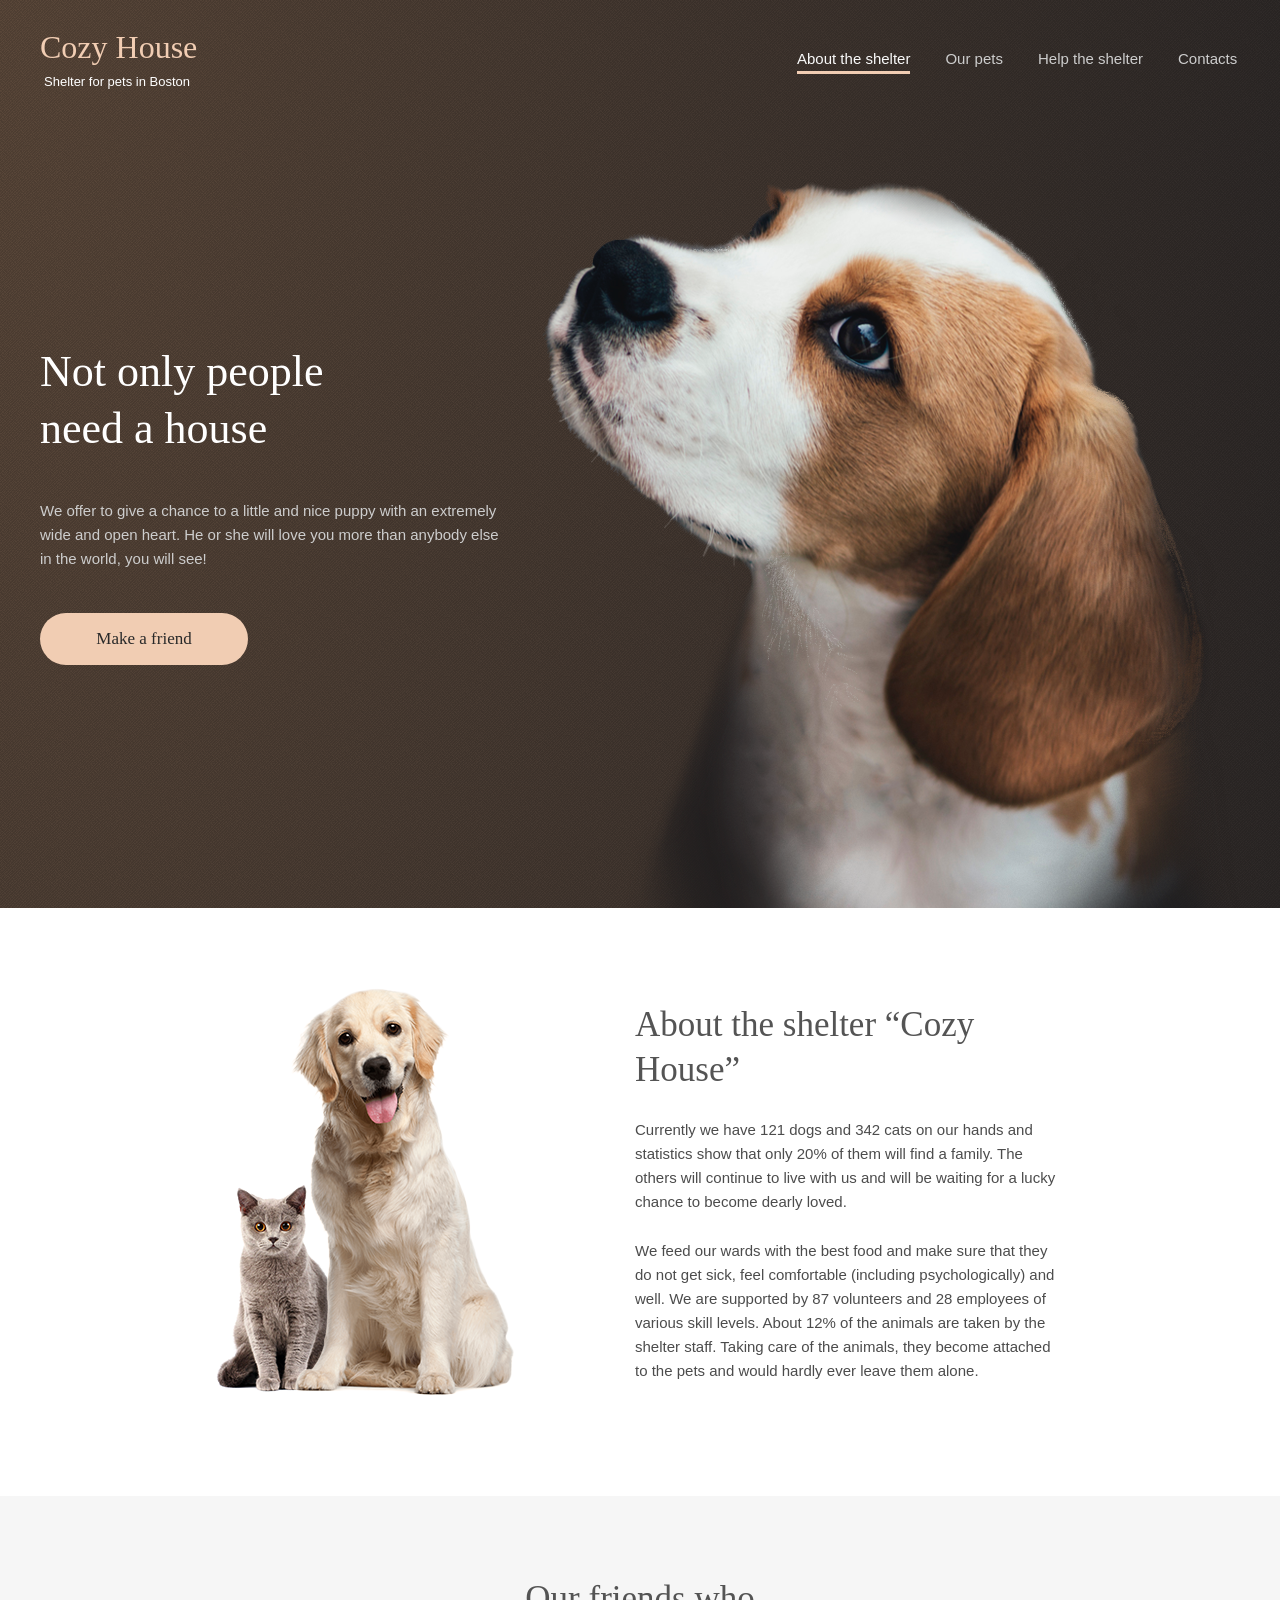
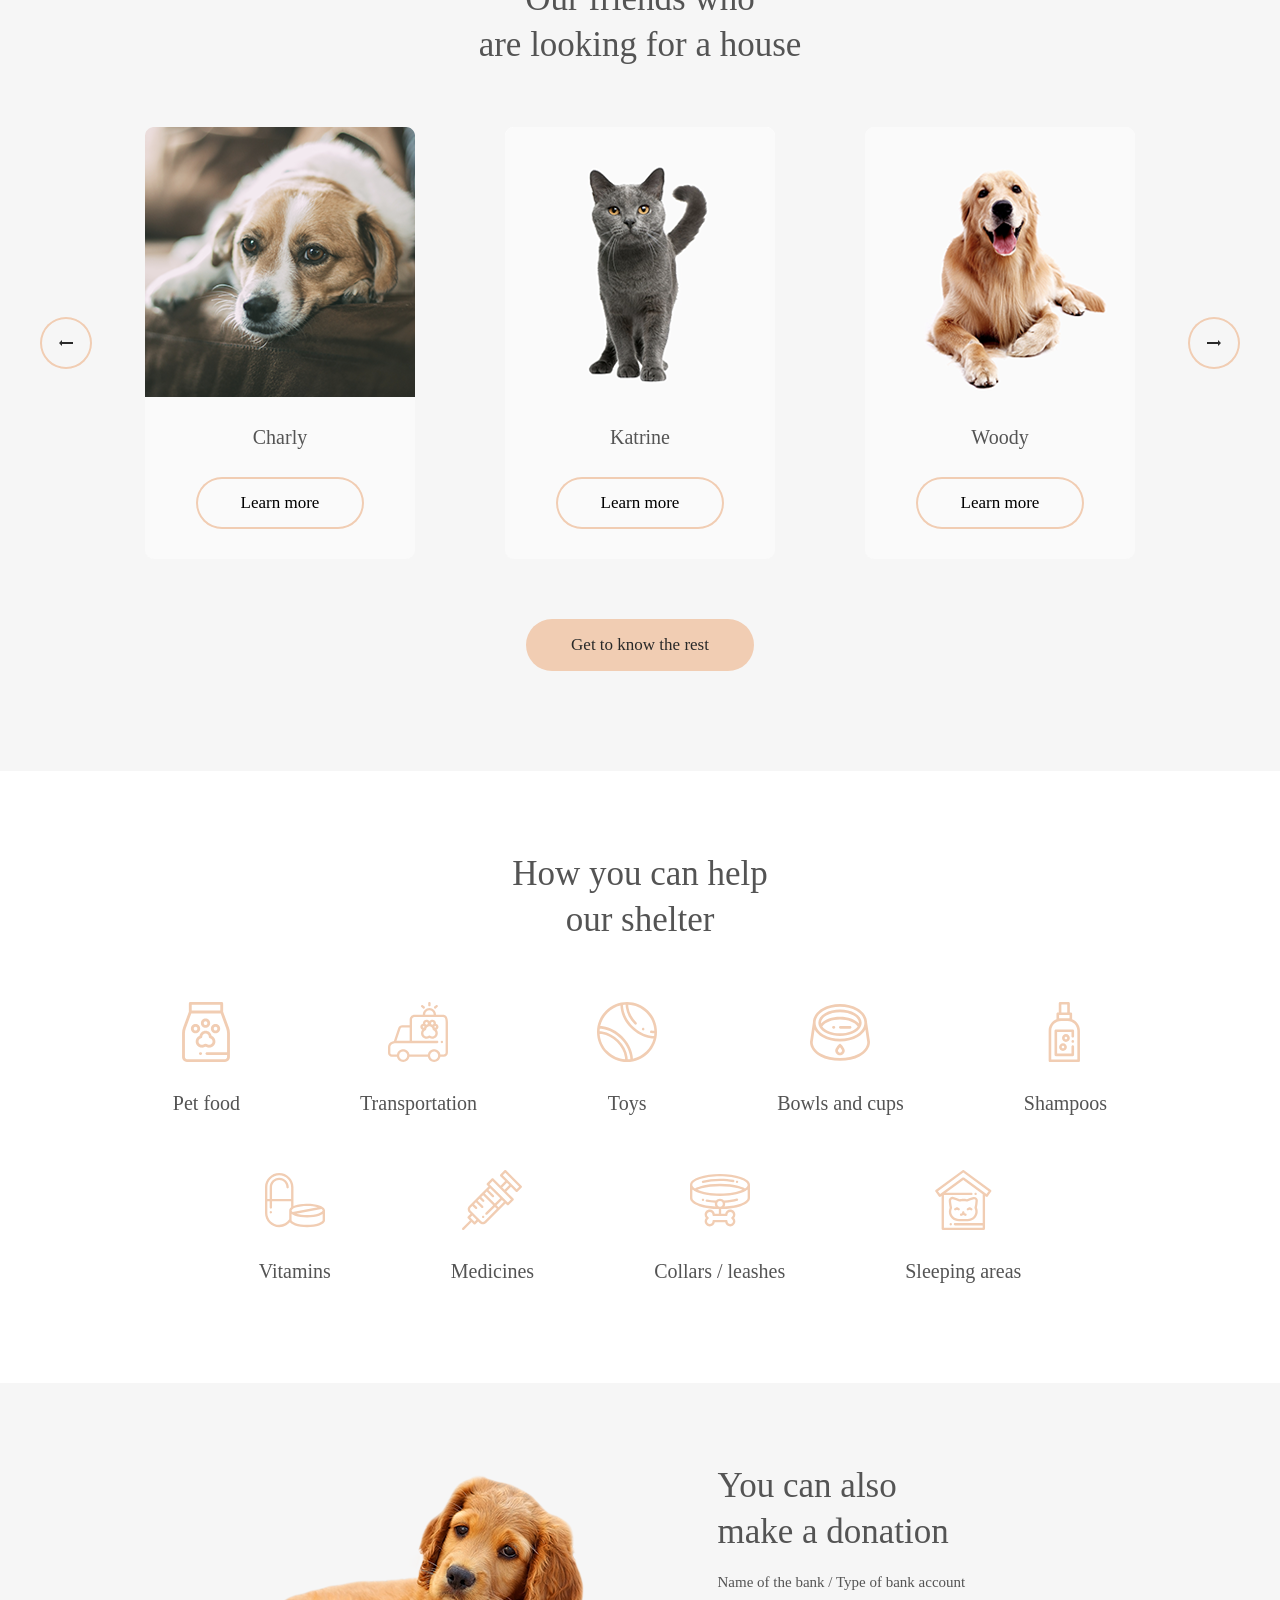
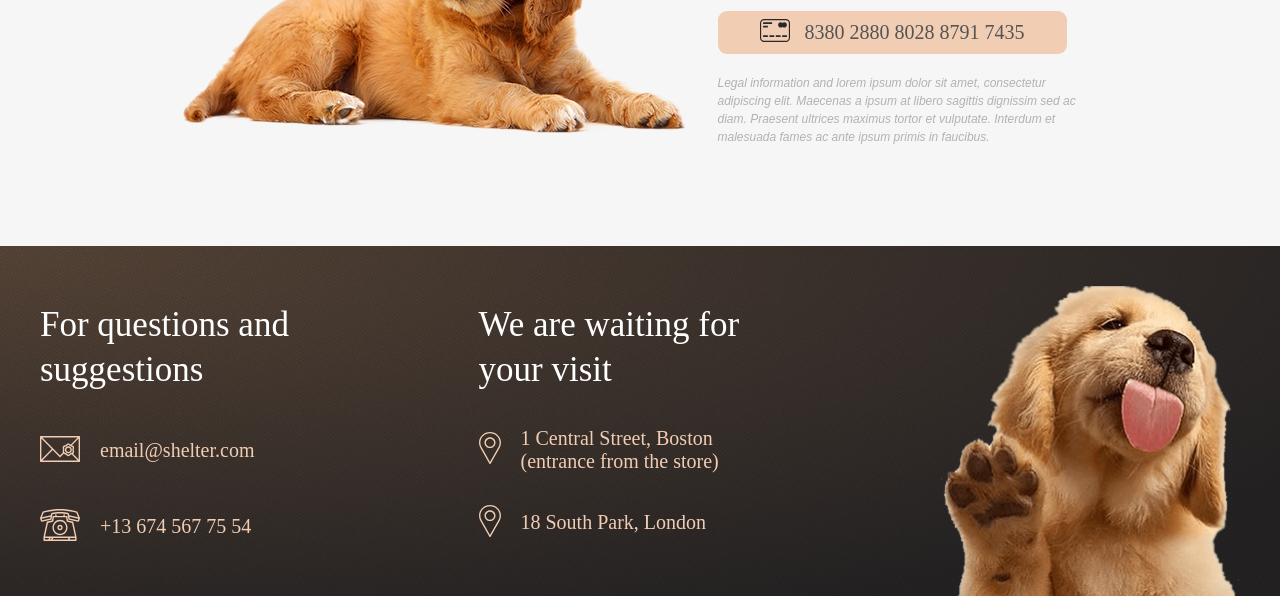
==== commit a35332ae: "feat: add carousel slider" ====
--- a/index.html
+++ b/index.html
@@ -13,32 +13,50 @@
         <header class="wrapper">
             <div class="header__container">
                 <div class="logo">
-                <a href="#">
+                    <a href="#">
                         <h1>Cozy House</h1>
                         <p>Shelter for pets in Boston</p>
-                </a>    
-            </div>
-            <nav class="header__nav">
-                <ul class="navigation">
-                    <li>
-                        <a href="index.html" class="nav__link active">About the shelter</a>
-                    </li>
-                    <li>
-                        <a href="pets.html" class="nav__link">Our pets</a>
-                    </li>
-                    <li>
-                        <a href="#help" class="nav__link">Help the shelter</a>
-                    </li>
-                    <li>
-                        <a href="#contacts" class="nav__link">Contacts</a>
-                    </li>
-                </ul>
-            </nav>
-            <button class="burger">
-                <span></span>
-                <span></span>
-                <span></span>
-            </button>
+                    </a>    
+                </div>
+                <nav class="header__nav">
+                    <ul class="navigation">
+                        <li>
+                            <a href="index.html" class="nav__link active">About the shelter</a>
+                        </li>
+                        <li>
+                            <a href="pets.html" class="nav__link">Our pets</a>
+                        </li>
+                        <li>
+                            <a href="#help" class="nav__link">Help the shelter</a>
+                        </li>
+                        <li>
+                            <a href="#contacts" class="nav__link">Contacts</a>
+                        </li>
+                    </ul>
+                </nav>
+                <button class="burger-btn">
+                    <span></span>
+                    <span></span>
+                    <span></span>
+                </button>
+                <div class="burger-menu">
+                    <nav class="burger-menu-nav">
+                        <ul class="burger-nav">
+                            <li>
+                                <a href="index.html" class="burger-link active">About the shelter</a>
+                            </li>
+                            <li>
+                                <a href="pets.html" class="burger-link">Our pets</a>
+                            </li>
+                            <li>
+                                <a href="#help" class="burger-link">Help the shelter</a>
+                            </li>
+                            <li>
+                                <a href="#contacts" class="burger-link">Contacts</a>
+                            </li>
+                        </ul>
+                    </nav>
+                </div>
             </div>
         </header>
 
@@ -85,35 +103,7 @@
                                 <path d="M14 2V4H3V6L0 3L3 0V2H14Z" fill="#292929"/>
                             </svg>
                         </button>
-                        <div class="slider__row">
-                            <div class="pets__card">
-                                <div class="card__img">
-                                    <img src="assets/pets-katrine.png" alt="katrine">
-                                </div>
-                                <div class="card__text">
-                                    <p>Katrine</p>
-                                </div>
-                                <button class="card__btn">Learn more</button>
-                            </div>
-                            <div class="pets__card">
-                                <div class="card__img">
-                                    <img src="assets/pets-jennifer.png" alt="jennifer">
-                                </div>
-                                <div class="card__text">
-                                    <p>Jennifer</p>
-                                </div>
-                                <button class="card__btn">Learn more</button>
-                            </div>
-                            <div class="pets__card">
-                                <div class="card__img">
-                                    <img src="assets/pets-woody.png" alt="woody">
-                                </div>
-                                <div class="card__text">
-                                    <p>Woody</p>
-                                </div>
-                                <button class="card__btn">Learn more</button>
-                            </div>
-                        </div>
+                        <div class="slider__row"></div>
                         <button class="arrow prev mobile">
                             <svg width="14" height="6" viewBox="0 0 14 6" fill="none" xmlns="http://www.w3.org/2000/svg">
                                 <path d="M14 2V4H3V6L0 3L3 0V2H14Z" fill="#292929"/>
--- a/css/style.css
+++ b/css/style.css
@@ -8,13 +8,9 @@
 }
 */
 
-/*
-.wrapper-background {
-    background-image: url("../assets/start-screen-gradient-background.png");
-    background-repeat: no-repeat;
-    background-position: top center;
-}
-*/
+.lock {
+    overflow: hidden;
+}
 
 .wrapper-background{
     background-image: url("../assets/noise_transparent.png");
@@ -42,6 +38,9 @@
     z-index: 1;
 }
 
+.wrapper-background > header {
+    z-index: 10;
+}
 
 img {
     max-width: 100%;
@@ -51,7 +50,9 @@
 /* Header styles */
 
 header {
-    max-height: 90px;
+    /*max-height: 90px;*/
+    position: relative;
+    z-index: 10;
 }
 
 .wrapper {
@@ -139,41 +140,99 @@
     color:#FAFAFA;
 }
 
-.burger {
+.burger-btn {
+    width: 30px;
+    height: 22px;
     display: none;
     flex-direction: column;
     justify-content: space-between;
-    width: 30px;
-    height: 22px;
     background: transparent;
     border: none;
     cursor: pointer;
     padding: 0;
-}
-
-.burger span {
+    z-index: 1000;
+    transition: all 1s ease;
+}
+
+.burger-btn span {
+    transition: all 1s ease;
+}
+
+.rotate span:nth-child(1) {
+    transform: translateX(-10px) translateY(10px) rotate(90deg);
+}
+
+.rotate span:nth-child(2) {
+    transform: rotate(90deg);
+}
+
+.rotate span:nth-child(3) {
+    transform: translateX(10px) translateY(-10px) rotate(90deg);
+}
+
+
+.burger-btn span {
     display: block;
     width: 100%;
     height: 2px;
     background-color: #F1CDB3;
 }
 
+.burger-menu {
+    width: 320px;
+    min-height: 100vh;
+    position: fixed;
+    top: 0;
+    right: 0;
+    z-index: 100;
+    display: flex;
+    padding-top: 10px;
+    align-items: center;
+    background-color: #292929;
+
+    transform: translateX(100%);
+    transition: all 1s ease;
+}
+
+.burger_open {
+    transform: translateX(0);
+}
+
+.burger-menu-nav {
+    max-width: 243px;
+    display: flex;
+    margin: 0 auto;
+}
+
+.burger-nav {
+    display: flex;
+    flex-direction: column;
+    align-items: center;
+    gap: 40px;
+}
+
+.burger-link {
+    font-family: Arial;
+    font-weight: 400;
+    font-size: 32px;
+    line-height: 160%;
+    letter-spacing: 0px;
+    color: #CDCDCD;
+    padding-bottom: 10px;
+}
+
+.burger-link:hover {
+    color:#FAFAFA;
+}
+
 @media (max-width: 1279px) {
 
     .wrapper {
         padding: 30px 30px 0 30px;
     }
-
-    /*
-    .wrapper-background {
-    background-image: url("../assets/start-screen-gradient-background-768.png");
-    background-repeat: no-repeat;
-    background-position: top center;
-    }
-    */
-}
-
-@media (max-width: 768px) {
+}
+
+@media (max-width: 767px) {
 
     .wrapper {
         padding: 30px 20px 0 20px;
@@ -183,21 +242,9 @@
         display: none;
     }
 
-    .burger {
+    .burger-btn {
         display: flex;
     }
-}
-
-@media (max-width: 320px) {
-
-    /*
-    .wrapper-background {
-    background-image: url("../assets/start-screen-gradient-background-320.png");
-    background-repeat: no-repeat;
-    background-position: top center;
-    }
-    */
-
 }
 
 /* Start Screen styles */
@@ -301,7 +348,6 @@
     .start__screen-section {
         max-width: 569px;
         width: 100%;
-        min-height: ;
         padding: 0;
         margin: 0 auto;
     }
@@ -343,7 +389,6 @@
     .start__screen-subtitle {
         text-align: center;
     }
-
 }
 
 /* About Section styles */
@@ -467,7 +512,6 @@
     .about__img {
         max-width: 260px;
     }
-
 }
 
 /* Pets Section styles */
@@ -652,7 +696,6 @@
     .slider__row {
         justify-content: space-around;
     }
-
 }
 
 @media (max-width: 768px) {
@@ -668,7 +711,6 @@
     .next {
         margin-left: 0;
     }
-
 }
 
 @media (max-width: 767px) {
@@ -676,10 +718,9 @@
     .pets__card:nth-child(n + 2) {
         display: none;
     }
-
-}
-
-@media (max-width: 320px) {
+}
+
+@media (max-width: 434px) {
 
     .section__pets {
         padding: 42px 10px;
@@ -692,12 +733,14 @@
     .pets__slider {
         display: grid;
         grid-template-columns: 1fr, 1fr;
-        row-gap: 20px;
-        column-gap: 80px;
+        row-gap: 0;
+        column-gap: 50px;
+        margin-bottom: 42px;
     }
 
     .slider__row {
         grid-column: 1/3;
+        margin-bottom: 20px;
     }
 
     .mobile {
@@ -709,8 +752,13 @@
         display: none;
     }
 
-
-
+    .pets__heading {
+        margin-bottom: 42px;
+    }
+
+    .pets__btn {
+        margin: 0;
+    }
 }
 
 /* Help Section styles */
@@ -786,6 +834,39 @@
     .help__icon {
         width: 170px;
         height: 113px;
+    }
+}
+
+@media (max-width: 320px) {
+
+    .section__help {
+        padding: 42px 15px;
+    }
+
+    .help__heading {
+        max-width: 222px;
+        width: 100%;
+        margin-bottom: 42px;
+    }
+
+    .help__heading h3 {
+        font-size: 25px;
+    }
+
+    .help__list {
+        gap: 30px;
+        justify-content: flex-start;
+    }
+
+    .help__icon {
+        width: 130px;
+        height: 87px;
+    }
+
+    .help__text {
+        margin-top: 20px;
+        font-size: 15px;
+        line-height: 110%;
     }
 }
 
@@ -896,19 +977,90 @@
     }
 
     .donation__img {
-        
-    }
-
+        max-width: 505px;
+    }
+
+    .donation__content {
+        gap: 60px;
+    }
+}
+
+@media (max-width: 417px) {
+
+    .donation__text h3 {
+        font-size: 25px;
+        text-align: center;
+    }
+
+    .donation__text h4 {
+        line-height: 160%;
+        letter-spacing: 0%;
+        text-align: center;
+    }
+
+    .donation__text h5{
+        font-size: clamp(14px, 4vw, 17px);
+        line-height: 110%;
+    }
+
+    .donation__text p {
+        max-width: 280px;
+        text-align: justify;
+        margin: 0 auto;
+    }
+
+    .credit__card {
+        max-width: 300px;
+        margin: 0 auto;
+    }
+
+}
+
+@media (max-width: 320px) {
+
+    .section__donation {
+        padding: 42px 10px;
+    }
+
+    .donation__text h3 {
+        font-size: 25px;
+        text-align: center;
+    }
+
+    .donation__text h4 {
+        line-height: 160%;
+        letter-spacing: 0%;
+        text-align: center;
+    }
+
+    .donation__text h5{
+        font-size: 15px;
+        line-height: 110%;
+    }
+
+    .donation__text p {
+        max-width: 280px;
+        text-align: justify;
+        margin: 0 auto;
+    }
+
+    .credit__card {
+        max-width: 281px;
+        margin: 0 auto;
+    }
+
+    .donation__img {
+        max-width: 260px;
+    }
+
+    .donation__content {
+        gap: 42px;
+    }
 }
 
 /* Footer styles */
 
 footer {
-    /*background-image: url("../assets/footer-gradient-background.png");
-    background-repeat: no-repeat;
-    background-position: center;
-    background-size: cover;
-    max-width: 1280px;*/
     margin: 0 auto;
     width: 100%;
     padding: 40px 40px 0 40px;
@@ -1005,7 +1157,6 @@
 
 .footer__img {
     width: 300px;
-    height: 310px;
     flex-shrink: 0;
 }
 
@@ -1013,12 +1164,6 @@
 
 
     footer {
-        /*
-        background-image: url("../assets/footer-gradient-background-768.png");
-        background-repeat: no-repeat;
-        background-position: center;
-        background-size: cover;
-        */
         padding-top: 30px;
     }
     
@@ -1035,4 +1180,46 @@
     .footer__locations {
         margin-top: 0;
     }
+}
+
+@media (max-width: 320px) {
+
+    footer {
+        padding: 30px 10px 0 10px;
+    }
+
+    .footer__contacts {
+        margin: 0 11px;
+    }
+
+    .contact {
+        justify-content: center;
+        gap: 20px;
+    }
+
+    .footer__locations {
+        align-items: center;
+    }
+
+    .locations__london {
+        align-self: flex-start;
+    }
+
+    .footer__content h3 {
+        font-size: 25px;
+        text-align: center;
+    }
+
+    .footer__content h4 {
+        font-size: 20px;
+    }
+
+    .footer__content {
+        gap: 40px;
+        justify-content: center;
+    }
+
+    .footer__img {
+        width: 260px;
+    }
 }
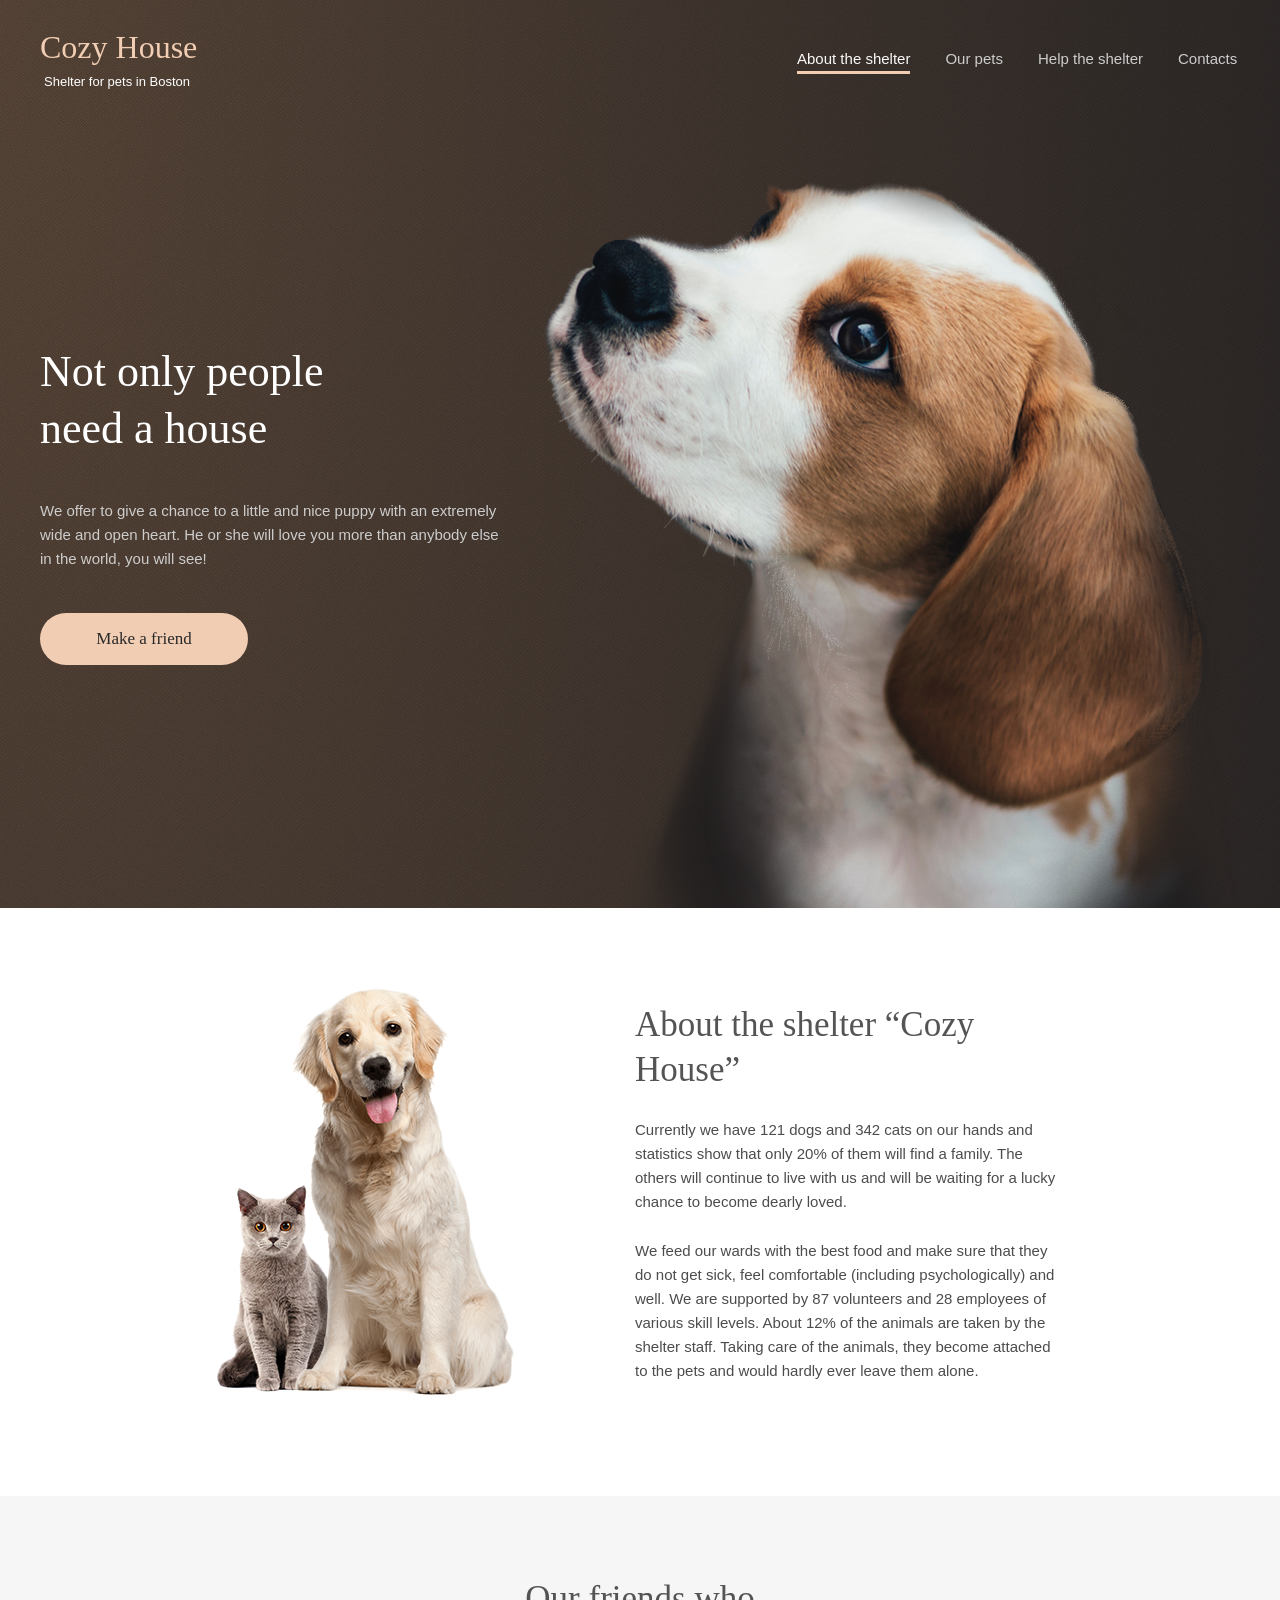
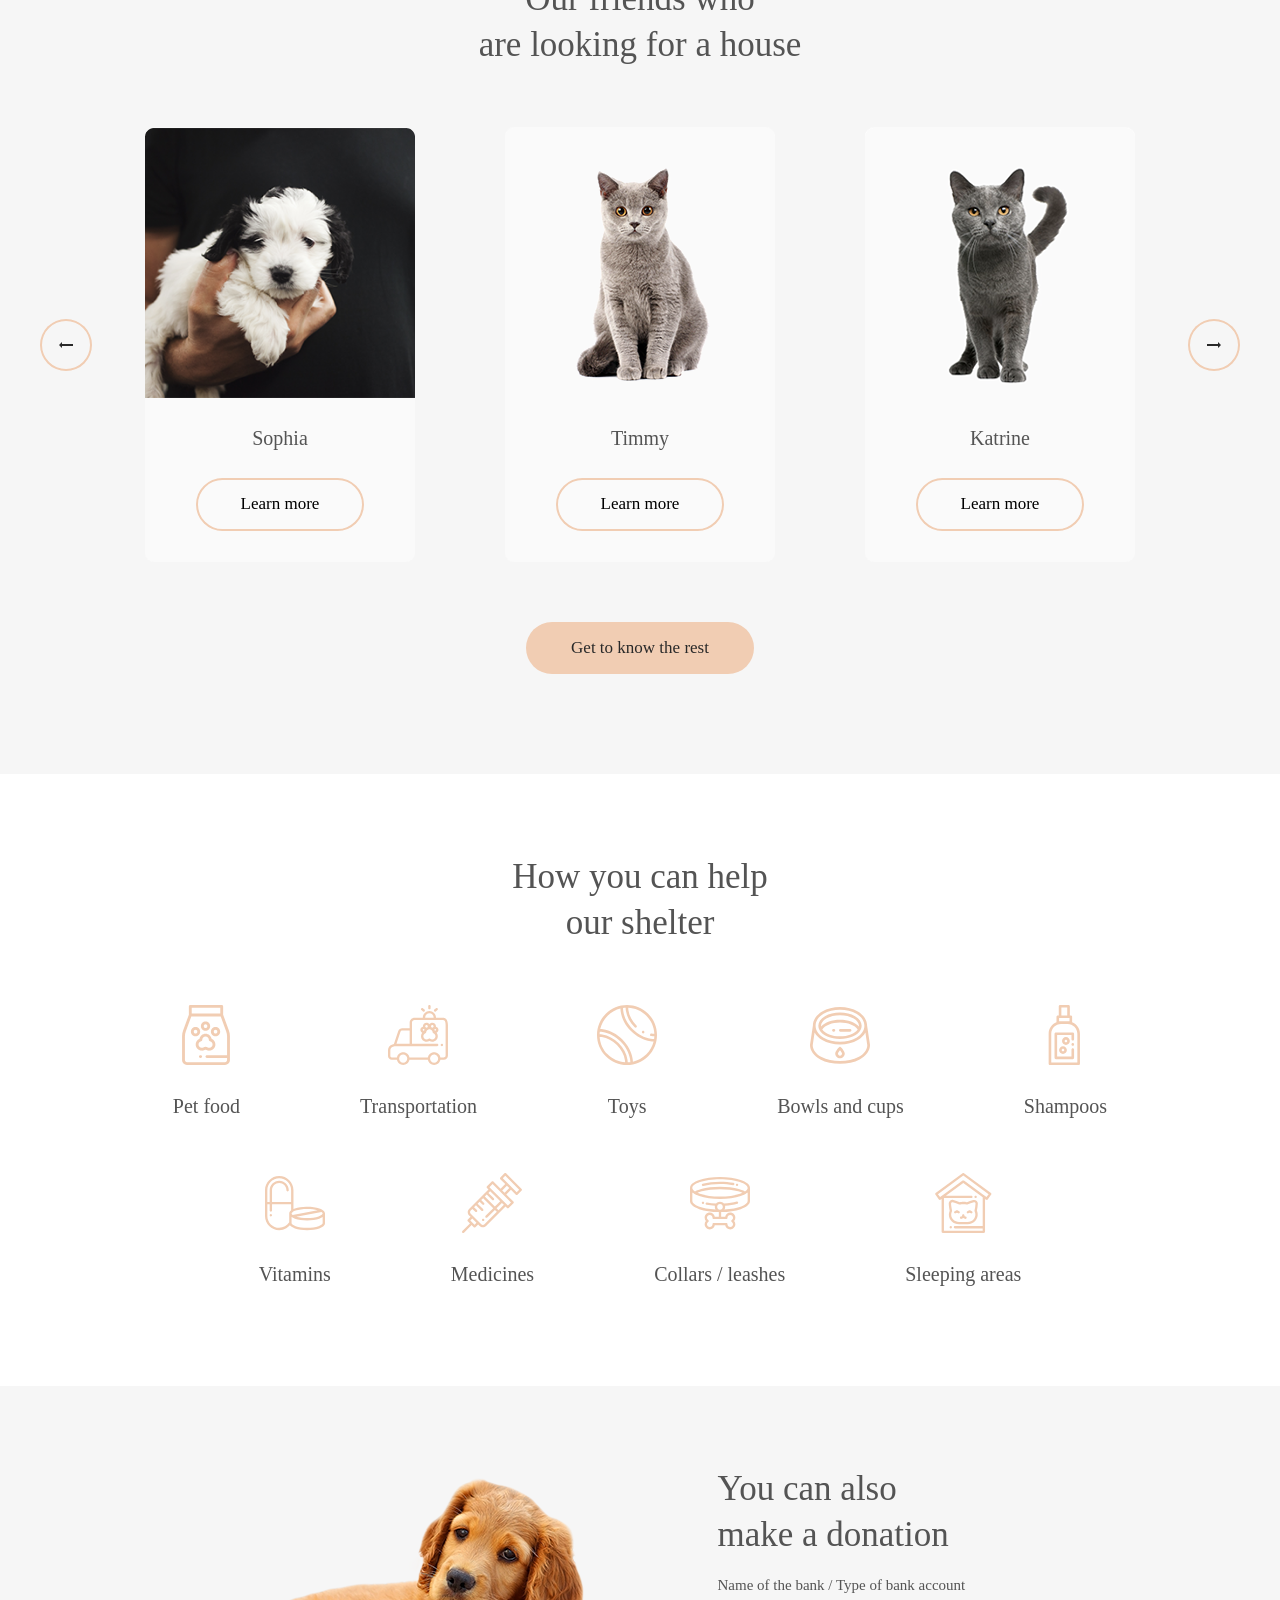
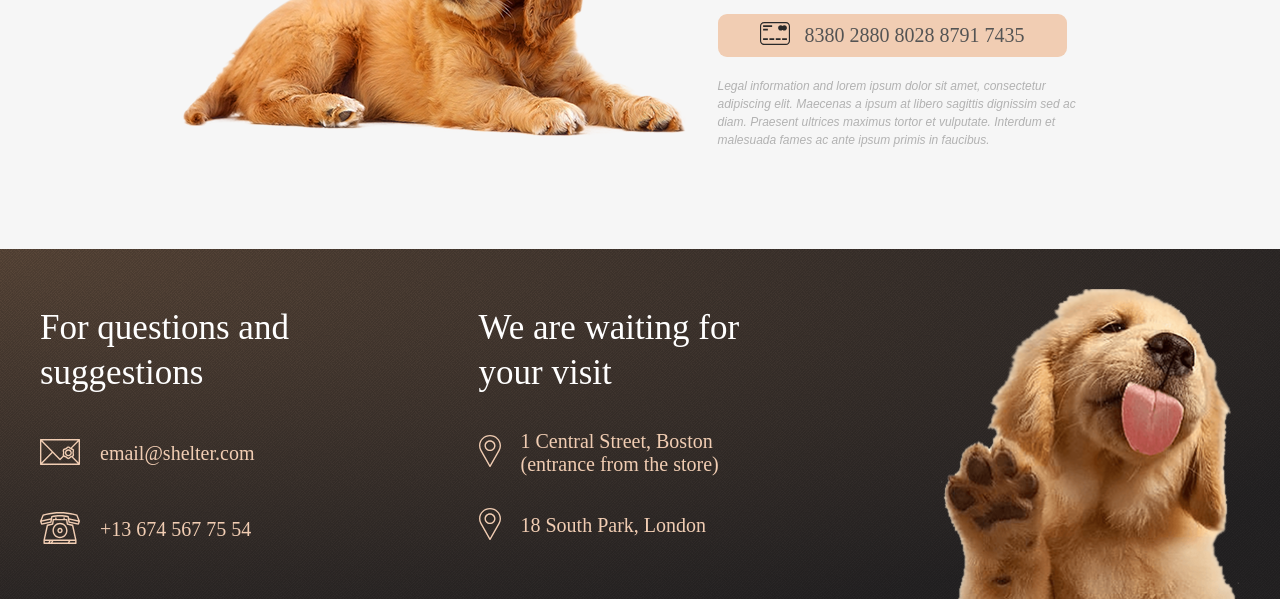
==== commit cc71f863: "feat: add popup" ====
--- a/index.html
+++ b/index.html
@@ -117,6 +117,29 @@
                     </div>
                     <button class="pets__btn" onclick="location.href='pets.html'">Get to know the rest</button>
                 </div>
+                <div class="pop-up hidden">
+                    <div class="pop-up__window">
+                        <button class="modal-btn">
+                            <svg width="12" height="12" viewBox="0 0 12 12" fill="none" xmlns="http://www.w3.org/2000/svg">
+                                <path fill-rule="evenodd" clip-rule="evenodd" d="M7.42618 6.00003L11.7046 1.72158C12.0985 1.32775 12.0985 0.689213 11.7046 0.295433C11.3108 -0.0984027 10.6723 -0.0984027 10.2785 0.295433L5.99998 4.57394L1.72148 0.295377C1.32765 -0.098459 0.68917 -0.098459 0.295334 0.295377C-0.0984448 0.689213 -0.0984448 1.32775 0.295334 1.72153L4.57383 5.99997L0.295334 10.2785C-0.0984448 10.6723 -0.0984448 11.3108 0.295334 11.7046C0.68917 12.0985 1.32765 12.0985 1.72148 11.7046L5.99998 7.42612L10.2785 11.7046C10.6723 12.0985 11.3108 12.0985 11.7046 11.7046C12.0985 11.3108 12.0985 10.6723 11.7046 10.2785L7.42618 6.00003Z" fill="#292929"/>
+                            </svg>
+                        </button>
+                        <div class="pop-up__content">
+                            <img src="assets/pets-jennifer.png" alt="Jennifer">
+                            <div class="pop-up__text">
+                                <h3>Jennifer</h3>
+                                <h4>Dog - Labrador</h4>
+                                <h5>Jennifer is a sweet 2 months old Labrador that is patiently waiting to find a new forever home. This girl really enjoys being able to go outside to run and play, but won't hesitate to play up a storm in the house if she has all of her favorite toys.</h5>
+                                <ul>
+                                    <li>Age: <span>2 months</span></li>
+                                    <li>Inoculations: <span>none</span></li>
+                                    <li>Diseases: <span>none</span></li>
+                                    <li>Parasites: <span>none</span></li>
+                                </ul>
+                            </div>
+                        </div>
+                    </div>
+                </div>
             </section>
             <section class="section__help" id="help">
                 <div class="help__content">
--- a/css/style.css
+++ b/css/style.css
@@ -525,6 +525,7 @@
     justify-content: center;
     align-items: center;
     padding: 80px 40px 100px 40px;
+    overflow: hidden;
 }
 
 .pets__content {
@@ -596,8 +597,20 @@
     max-width: 990px;
     width: 100%;
     display: flex;
+    height: 435px;
     justify-content: space-between;
     align-items: center;
+    transition: all 0.7s ease;
+}
+
+.slide-left {
+    transform: translateX(-100%);
+    opacity: 0;
+}
+
+.slide-right {
+    transform: translateX(100%);
+    opacity: 0;
 }
 
 .pets__card {
@@ -687,6 +700,133 @@
     display: none;
 }
 
+.hidden {
+    visibility: hidden;
+}
+
+.pop-up {
+    width: 100vw;
+    height: 100vh;
+    display: flex;
+    align-items: center;
+    justify-content: center;
+    position: fixed;
+    flex-direction: column;
+    inset: 0;
+    background-color: #29292999;
+    padding: 0 69px;
+}
+
+.pop-up__window {
+    max-width: 900px;
+    max-height: 500px;
+    width: 100%;
+    height: 100%;
+    display: flex;
+    align-items: center;
+    justify-content: center;
+    margin: 0 auto;
+    border-radius: 9px;
+    position: relative;
+    background-color: #FAFAFA;
+    box-shadow: 0px 2px 35px 14px #0D0D0D0A;
+}
+
+.pop-up__content {
+    width: 100%;
+    height: 100%;
+    display: flex;
+    align-items: center;
+    justify-content: center;
+}
+
+.pop-up__content img {
+    max-width: 500px;
+    width: 100%;
+    border-radius: 9px;
+    flex-shrink: 0.53;
+}
+
+.pop-up__text {
+    max-width: 351px;
+    margin: 0 auto;
+}
+
+.pop-up__text h3 {
+    font-family: Georgia;
+    font-weight: 400;
+    font-size: 35px;
+    line-height: 130%;
+    letter-spacing: 6%;
+    color: #000000;
+    margin-bottom: 10px;
+}
+
+.pop-up__text h4 {
+    font-family: Georgia;
+    font-weight: 400;
+    font-size: 20px;
+    line-height: 115%;
+    letter-spacing: 6%;
+    color: #000000;
+    margin-bottom: 40px;
+}
+
+.pop-up__text h5 {
+    font-family: Georgia;
+    font-weight: 400;
+    font-size: 15px;
+    line-height: 110%;
+    letter-spacing: 6%;
+    color: #000000;
+    margin-bottom: 40px;
+}
+
+.pop-up__text li {
+    font-family: Georgia;
+    font-weight: 700;
+    font-size: 15px;
+    line-height: 110%;
+    letter-spacing: 6%;
+    color: #000000;
+}
+
+.pop-up__text li span {
+    font-family: Georgia;
+    font-weight: 400;
+    font-size: 15px;
+    line-height: 110%;
+    letter-spacing: 6%;
+    color: #000000;
+}
+
+.modal-btn {
+    width: 52px;
+    height: 52px;
+    position: absolute;
+    top: -52px;
+    right: -40px;
+    box-shadow: inset 0 0 0 2px #F1CDB3;
+    border: none;
+    border-radius: 50%;
+    display: flex;
+    justify-content: center;
+    align-items: center;
+    cursor: pointer;
+    flex-shrink: 0;
+    transition: background-color 0.5s ease;
+    background: transparent;
+}
+
+.modal-btn * {
+    pointer-events: none;
+}
+
+.modal-btn:hover {
+    background-color: #FDDCC4;
+    box-shadow: inset 0 0 0 2px #FDDCC4;
+}
+
 @media (max-width: 1000px) {
 
     .pets__card:last-child {
@@ -710,6 +850,25 @@
 
     .next {
         margin-left: 0;
+    }
+
+    .pop-up__content img {
+        max-width: 350px;
+        width: 100%;
+    }
+
+    .pop-up__window {
+        max-width: 900px;
+        max-height: 350px;
+    }
+
+    .pop-up__text h4 {
+        margin-bottom: 20px;
+    }
+
+    .pop-up__text h5 {
+        font-size: 13px;
+        margin-bottom: 20px;
     }
 }
 
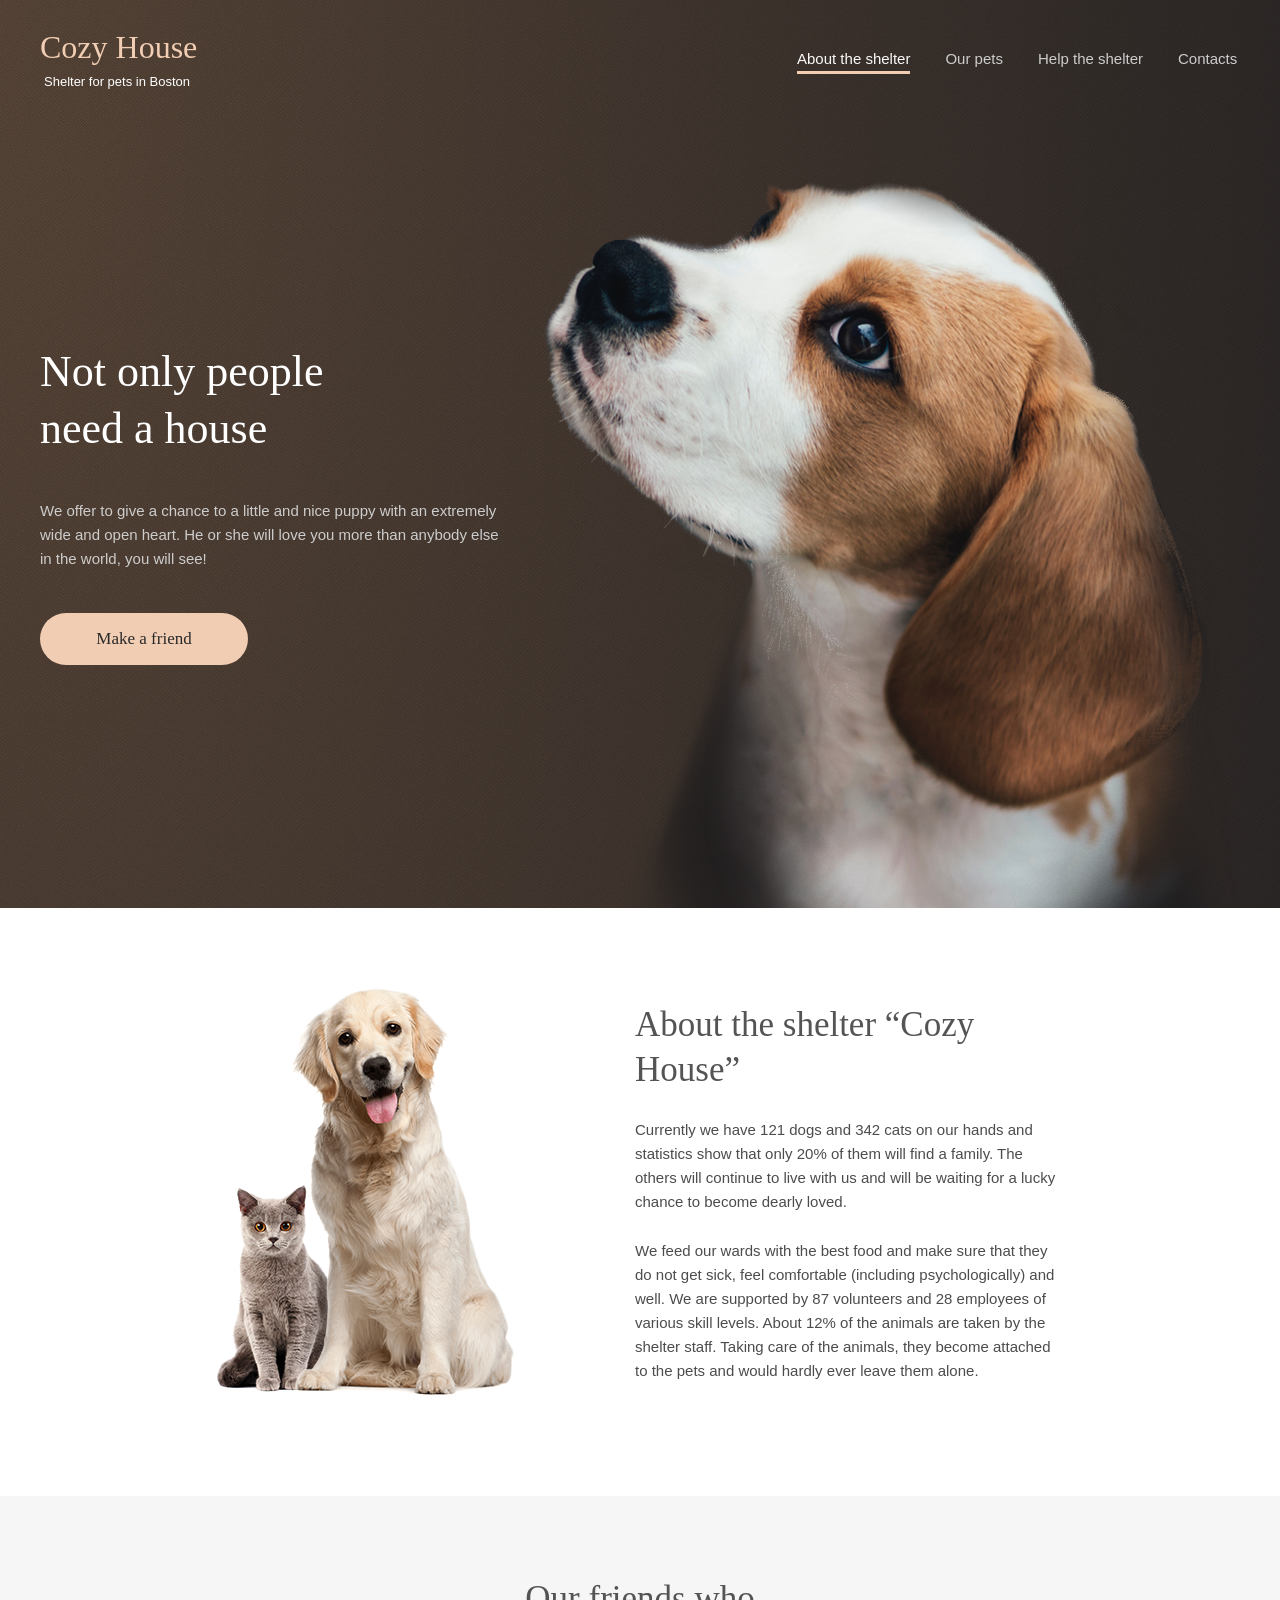
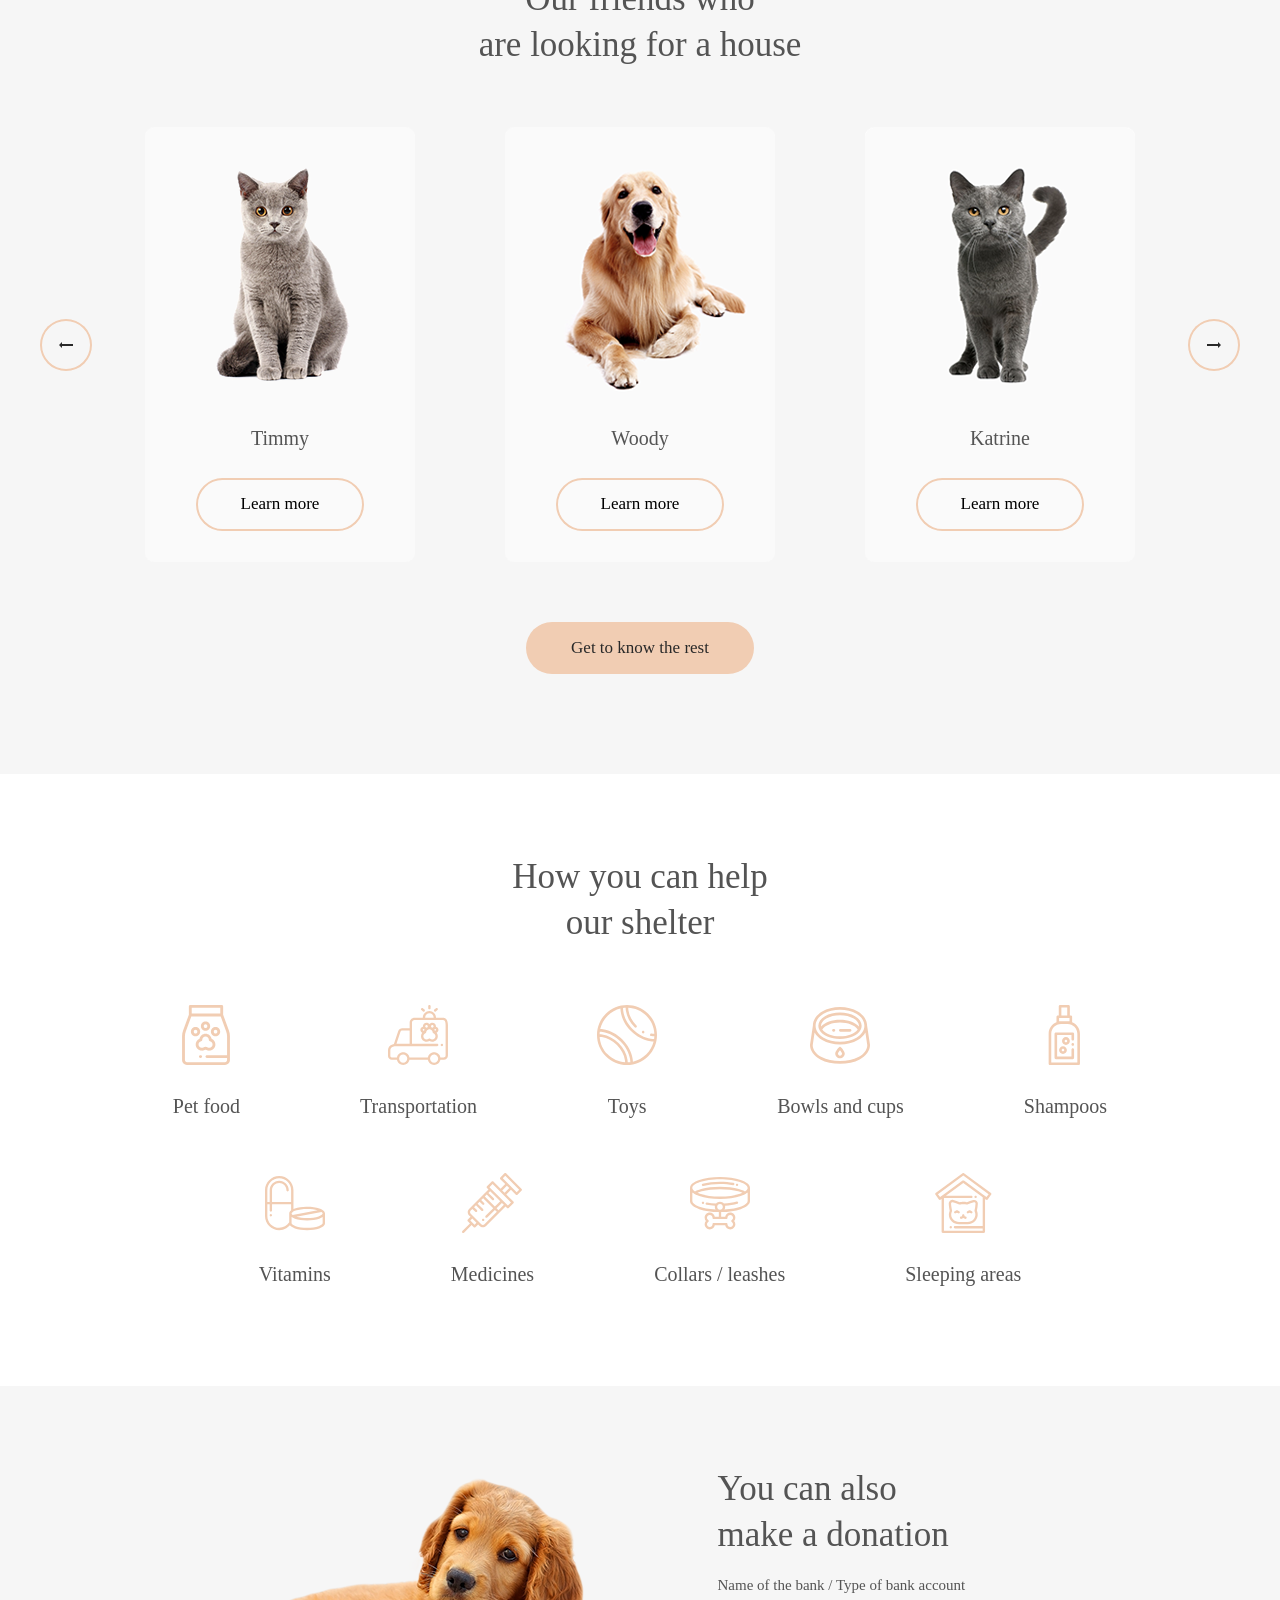
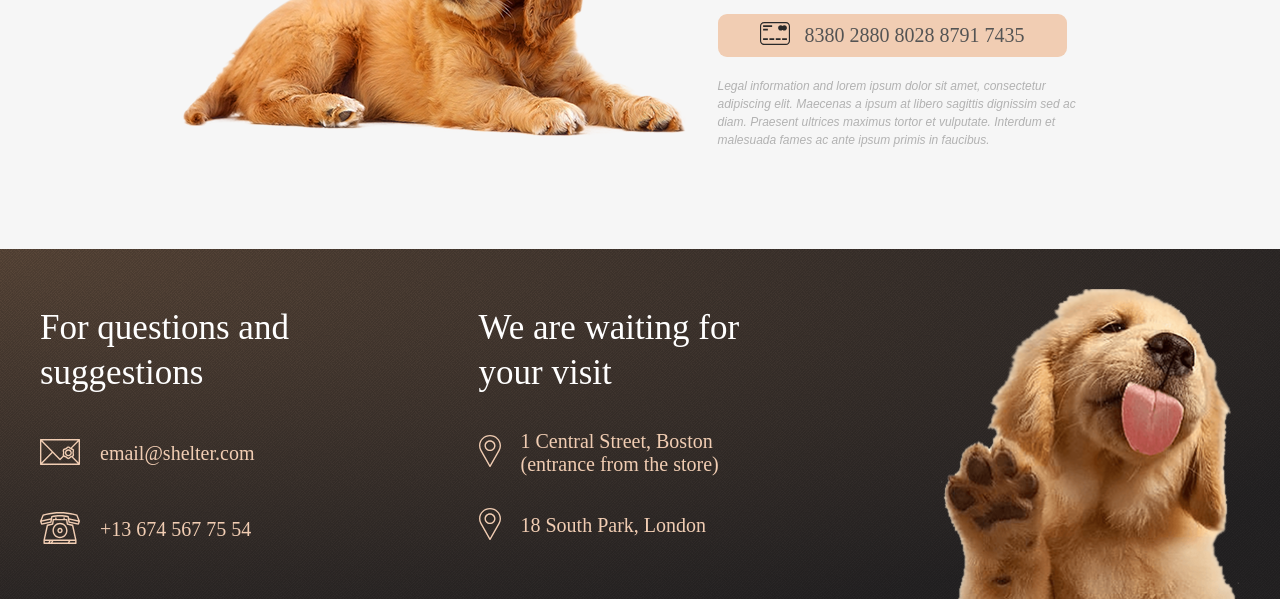
==== commit fd1251e7: "feat: add pets cards" ====
--- a/index.html
+++ b/index.html
@@ -124,20 +124,7 @@
                                 <path fill-rule="evenodd" clip-rule="evenodd" d="M7.42618 6.00003L11.7046 1.72158C12.0985 1.32775 12.0985 0.689213 11.7046 0.295433C11.3108 -0.0984027 10.6723 -0.0984027 10.2785 0.295433L5.99998 4.57394L1.72148 0.295377C1.32765 -0.098459 0.68917 -0.098459 0.295334 0.295377C-0.0984448 0.689213 -0.0984448 1.32775 0.295334 1.72153L4.57383 5.99997L0.295334 10.2785C-0.0984448 10.6723 -0.0984448 11.3108 0.295334 11.7046C0.68917 12.0985 1.32765 12.0985 1.72148 11.7046L5.99998 7.42612L10.2785 11.7046C10.6723 12.0985 11.3108 12.0985 11.7046 11.7046C12.0985 11.3108 12.0985 10.6723 11.7046 10.2785L7.42618 6.00003Z" fill="#292929"/>
                             </svg>
                         </button>
-                        <div class="pop-up__content">
-                            <img src="assets/pets-jennifer.png" alt="Jennifer">
-                            <div class="pop-up__text">
-                                <h3>Jennifer</h3>
-                                <h4>Dog - Labrador</h4>
-                                <h5>Jennifer is a sweet 2 months old Labrador that is patiently waiting to find a new forever home. This girl really enjoys being able to go outside to run and play, but won't hesitate to play up a storm in the house if she has all of her favorite toys.</h5>
-                                <ul>
-                                    <li>Age: <span>2 months</span></li>
-                                    <li>Inoculations: <span>none</span></li>
-                                    <li>Diseases: <span>none</span></li>
-                                    <li>Parasites: <span>none</span></li>
-                                </ul>
-                            </div>
-                        </div>
+                        <div class="pop-up__content"></div>
                     </div>
                 </div>
             </section>
--- a/css/style.css
+++ b/css/style.css
@@ -738,6 +738,7 @@
     display: flex;
     align-items: center;
     justify-content: center;
+    gap: 29px;
 }
 
 .pop-up__content img {
@@ -789,6 +790,7 @@
     line-height: 110%;
     letter-spacing: 6%;
     color: #000000;
+    margin-bottom: 10px;
 }
 
 .pop-up__text li span {
@@ -879,6 +881,37 @@
     }
 }
 
+@media (max-width: 690px) {
+
+    .pop-up {
+        padding: 0 40px;
+    }
+
+    .pop-up__content img {
+        display: none;
+    }
+
+    .pop-up__window {
+        padding: 10px;
+    }
+
+    .pop-up__text h3 {
+        text-align: center;
+    }
+
+    .pop-up__text h4 {
+        text-align: center;
+    }
+
+    .pop-up__text h5 {
+        text-align: justify;
+    }
+
+    .pop-up__text li {
+        margin-bottom: 5px;
+    }
+}
+
 @media (max-width: 434px) {
 
     .section__pets {
@@ -917,6 +950,10 @@
 
     .pets__btn {
         margin: 0;
+    }
+
+    .pop-up__text h5 {
+        font-size: 13px;
     }
 }
 
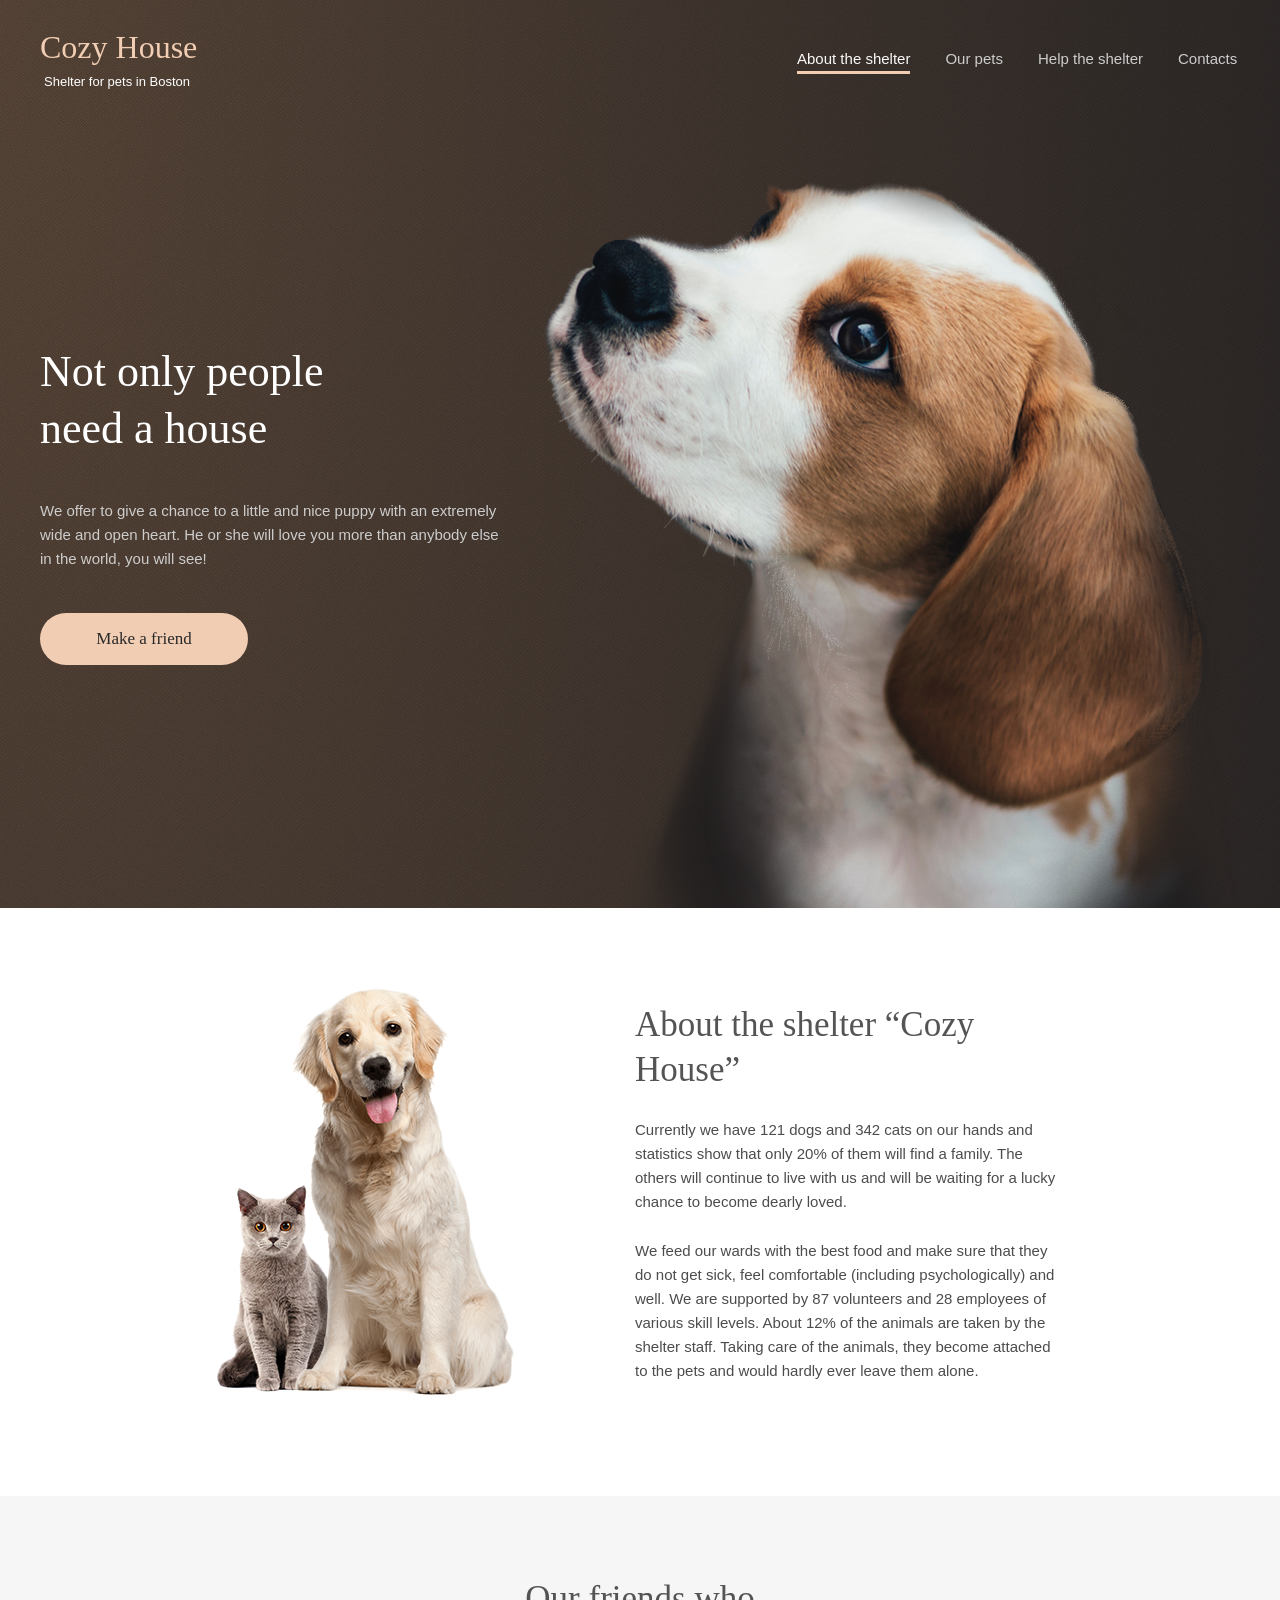
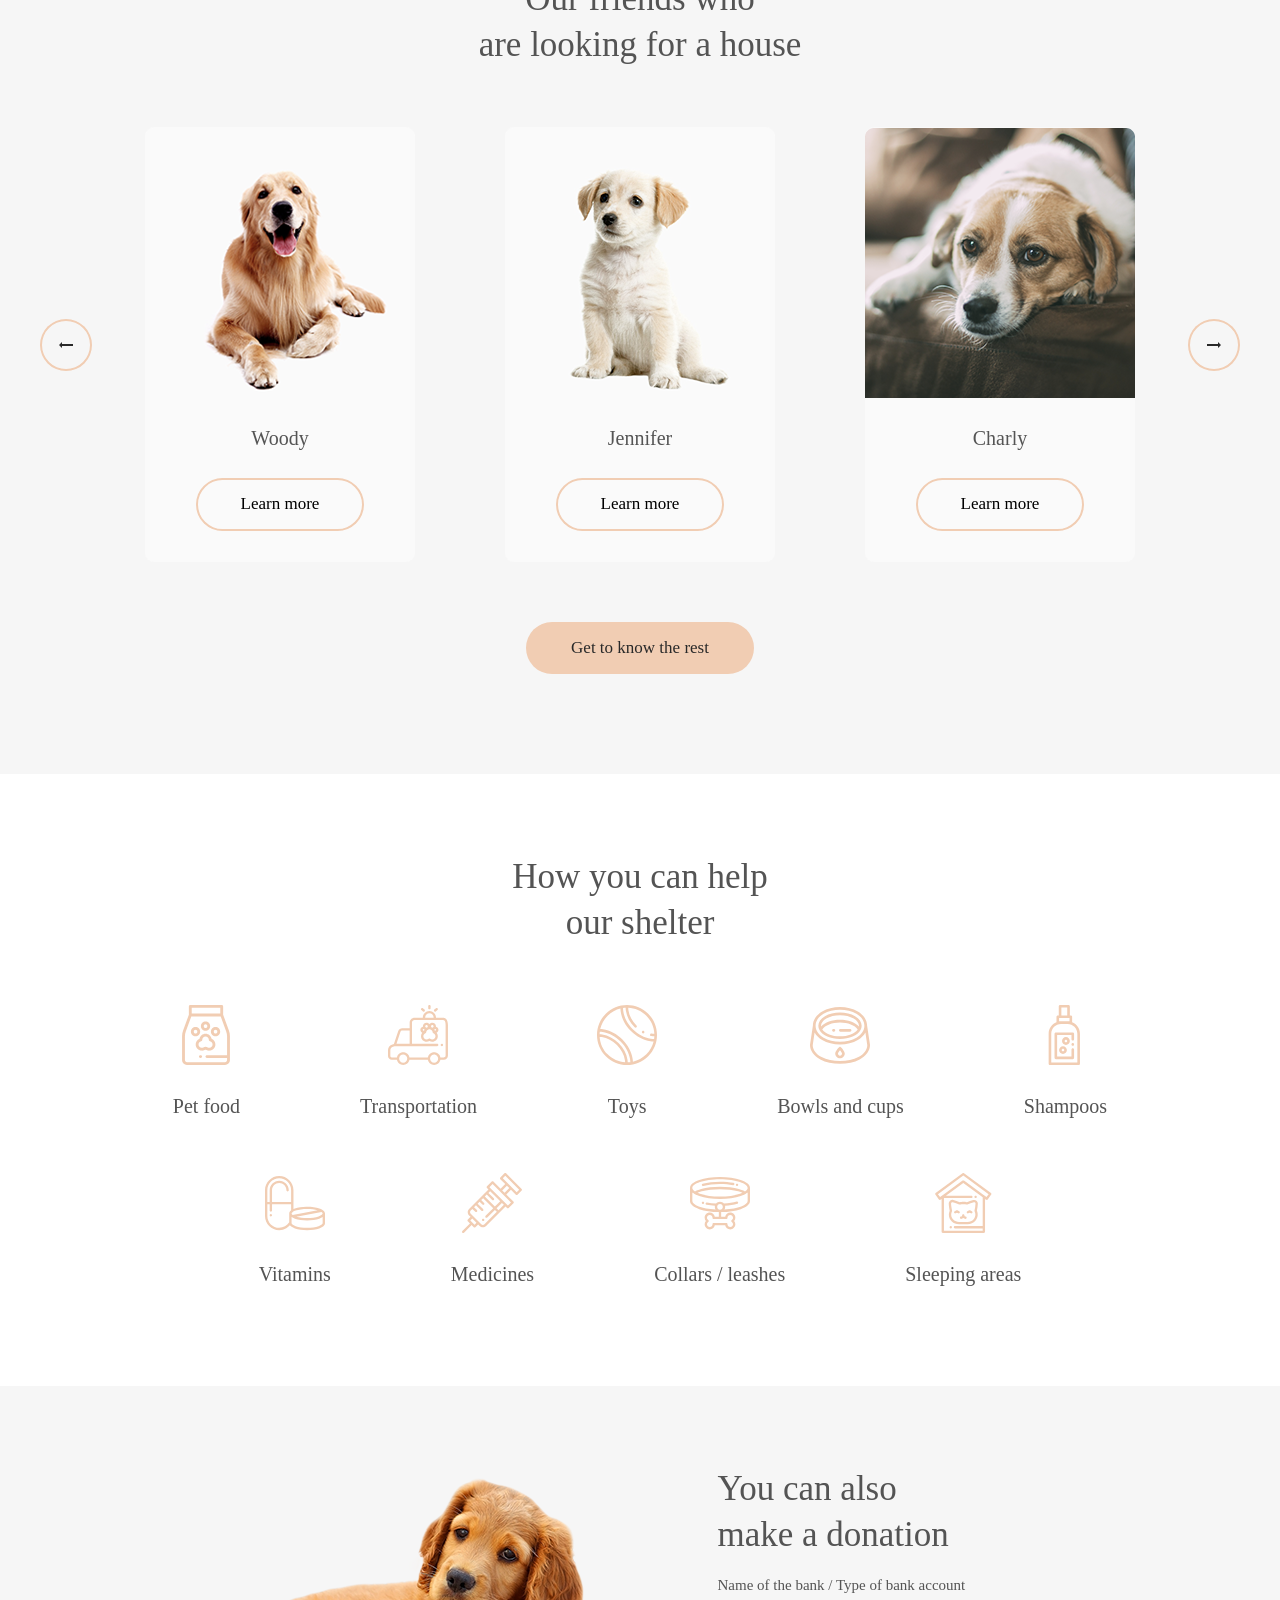
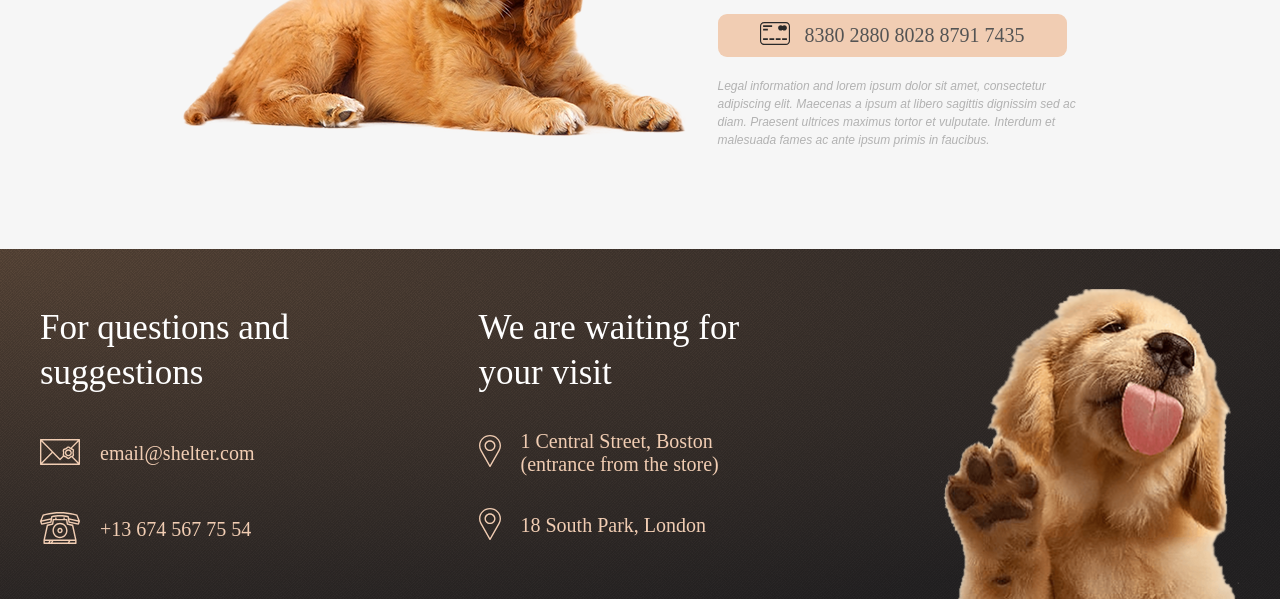
==== commit dfc68bb9: "fix: make modal shadow when Burger Menu is open" ====
--- a/index.html
+++ b/index.html
@@ -39,23 +39,25 @@
                     <span></span>
                     <span></span>
                 </button>
-                <div class="burger-menu">
-                    <nav class="burger-menu-nav">
-                        <ul class="burger-nav">
-                            <li>
-                                <a href="index.html" class="burger-link active">About the shelter</a>
-                            </li>
-                            <li>
-                                <a href="pets.html" class="burger-link">Our pets</a>
-                            </li>
-                            <li>
-                                <a href="#help" class="burger-link">Help the shelter</a>
-                            </li>
-                            <li>
-                                <a href="#contacts" class="burger-link">Contacts</a>
-                            </li>
-                        </ul>
-                    </nav>
+                <div class="burger__wrapper">
+                    <div class="burger-menu">
+                        <nav class="burger-menu-nav">
+                            <ul class="burger-nav">
+                                <li>
+                                    <a href="index.html" class="burger-link active">About the shelter</a>
+                                </li>
+                                <li>
+                                    <a href="pets.html" class="burger-link">Our pets</a>
+                                </li>
+                                <li>
+                                    <a href="#help" class="burger-link">Help the shelter</a>
+                                </li>
+                                <li>
+                                    <a href="#contacts" class="burger-link">Contacts</a>
+                                </li>
+                            </ul>
+                        </nav>
+                    </div>
                 </div>
             </div>
         </header>
--- a/css/style.css
+++ b/css/style.css
@@ -151,7 +151,6 @@
     cursor: pointer;
     padding: 0;
     z-index: 1000;
-    transition: all 1s ease;
 }
 
 .burger-btn span {
@@ -164,10 +163,12 @@
 
 .rotate span:nth-child(2) {
     transform: rotate(90deg);
+    transition-delay: 0.1s;
 }
 
 .rotate span:nth-child(3) {
     transform: translateX(10px) translateY(-10px) rotate(90deg);
+    transition-delay: 0.2s;
 }
 
 
@@ -176,6 +177,26 @@
     width: 100%;
     height: 2px;
     background-color: #F1CDB3;
+}
+
+.burger__wrapper {
+    width: 100vw;
+    height: 100vh;
+    position: fixed;
+    top: 0;
+    right: 0;
+    z-index: -1;
+    background: #29292999;
+
+    visibility: hidden;
+    opacity: 0;
+    transition: opacity 1s ease;
+}
+
+.visible {
+    z-index: 10;
+    opacity: 1;
+    visibility: visible;
 }
 
 .burger-menu {
@@ -191,7 +212,7 @@
     background-color: #292929;
 
     transform: translateX(100%);
-    transition: all 1s ease;
+    transition: all 1s ease-in-out;
 }
 
 .burger_open {
